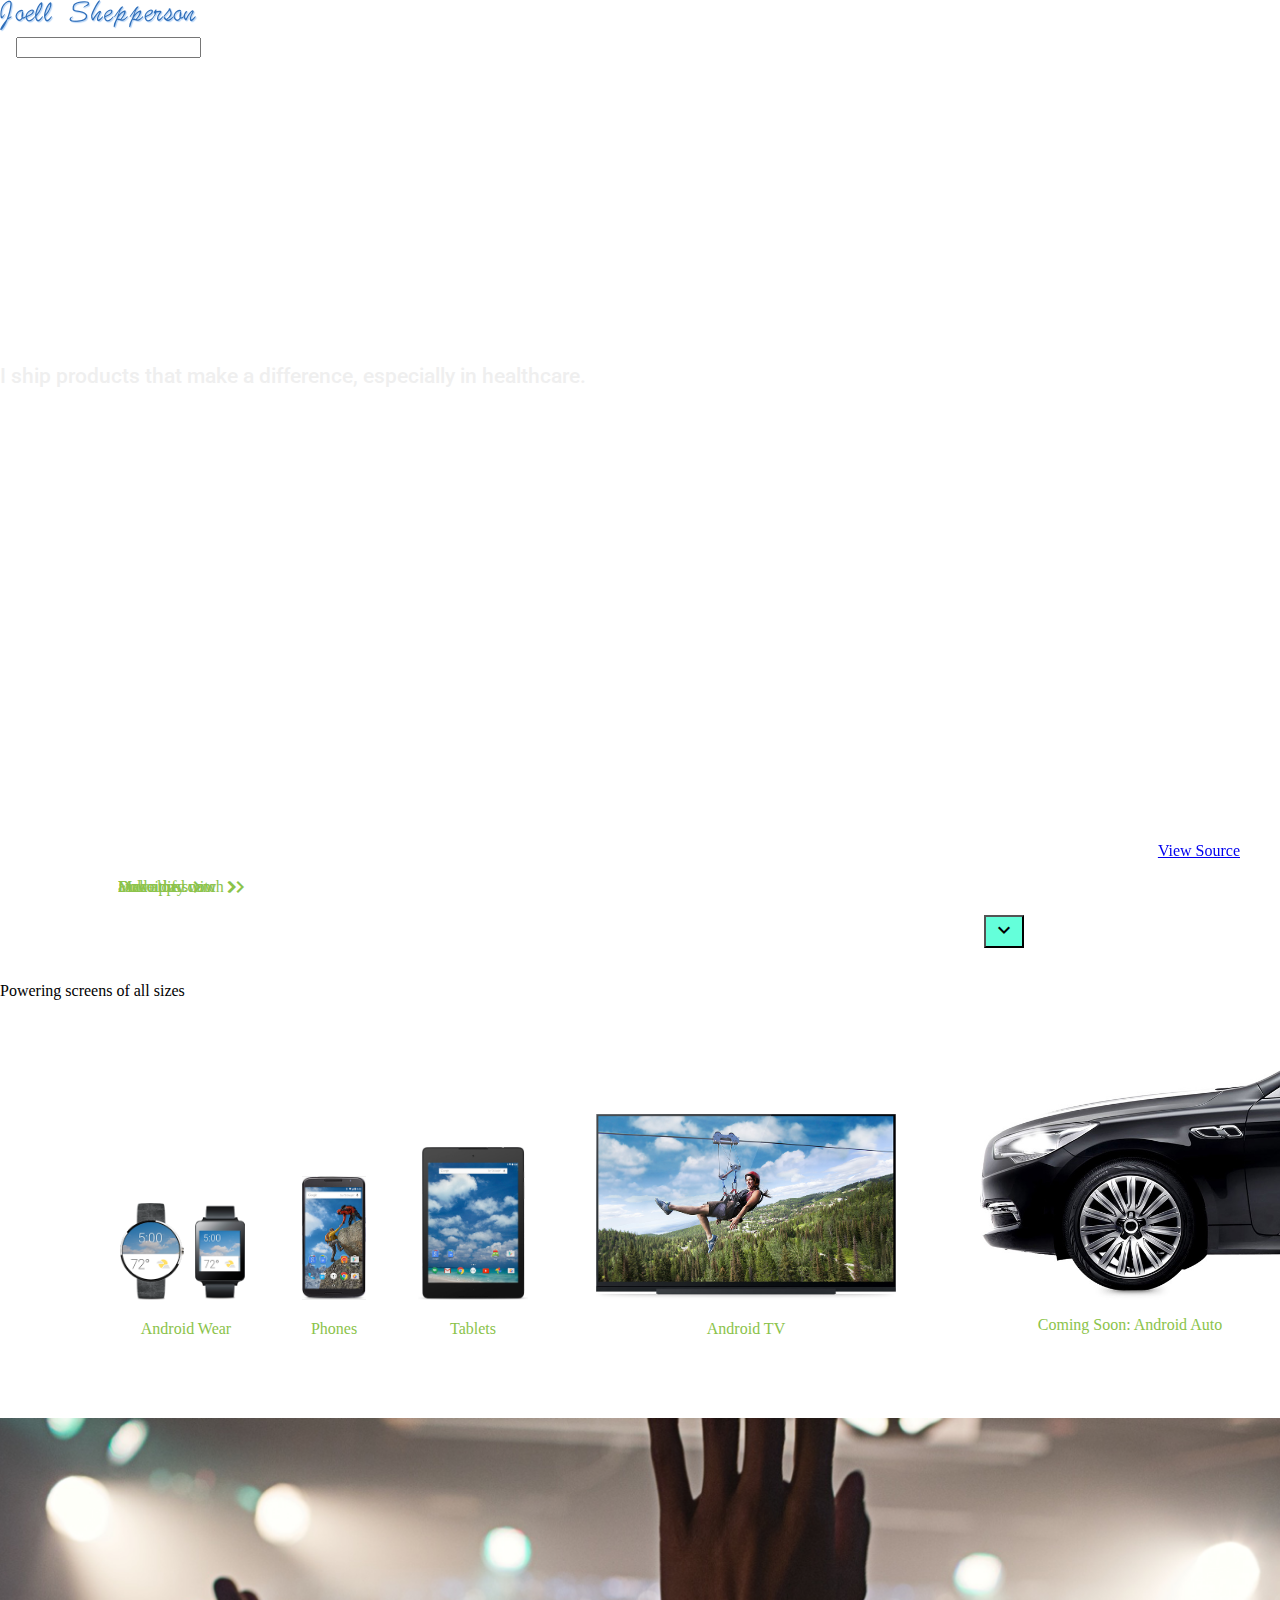
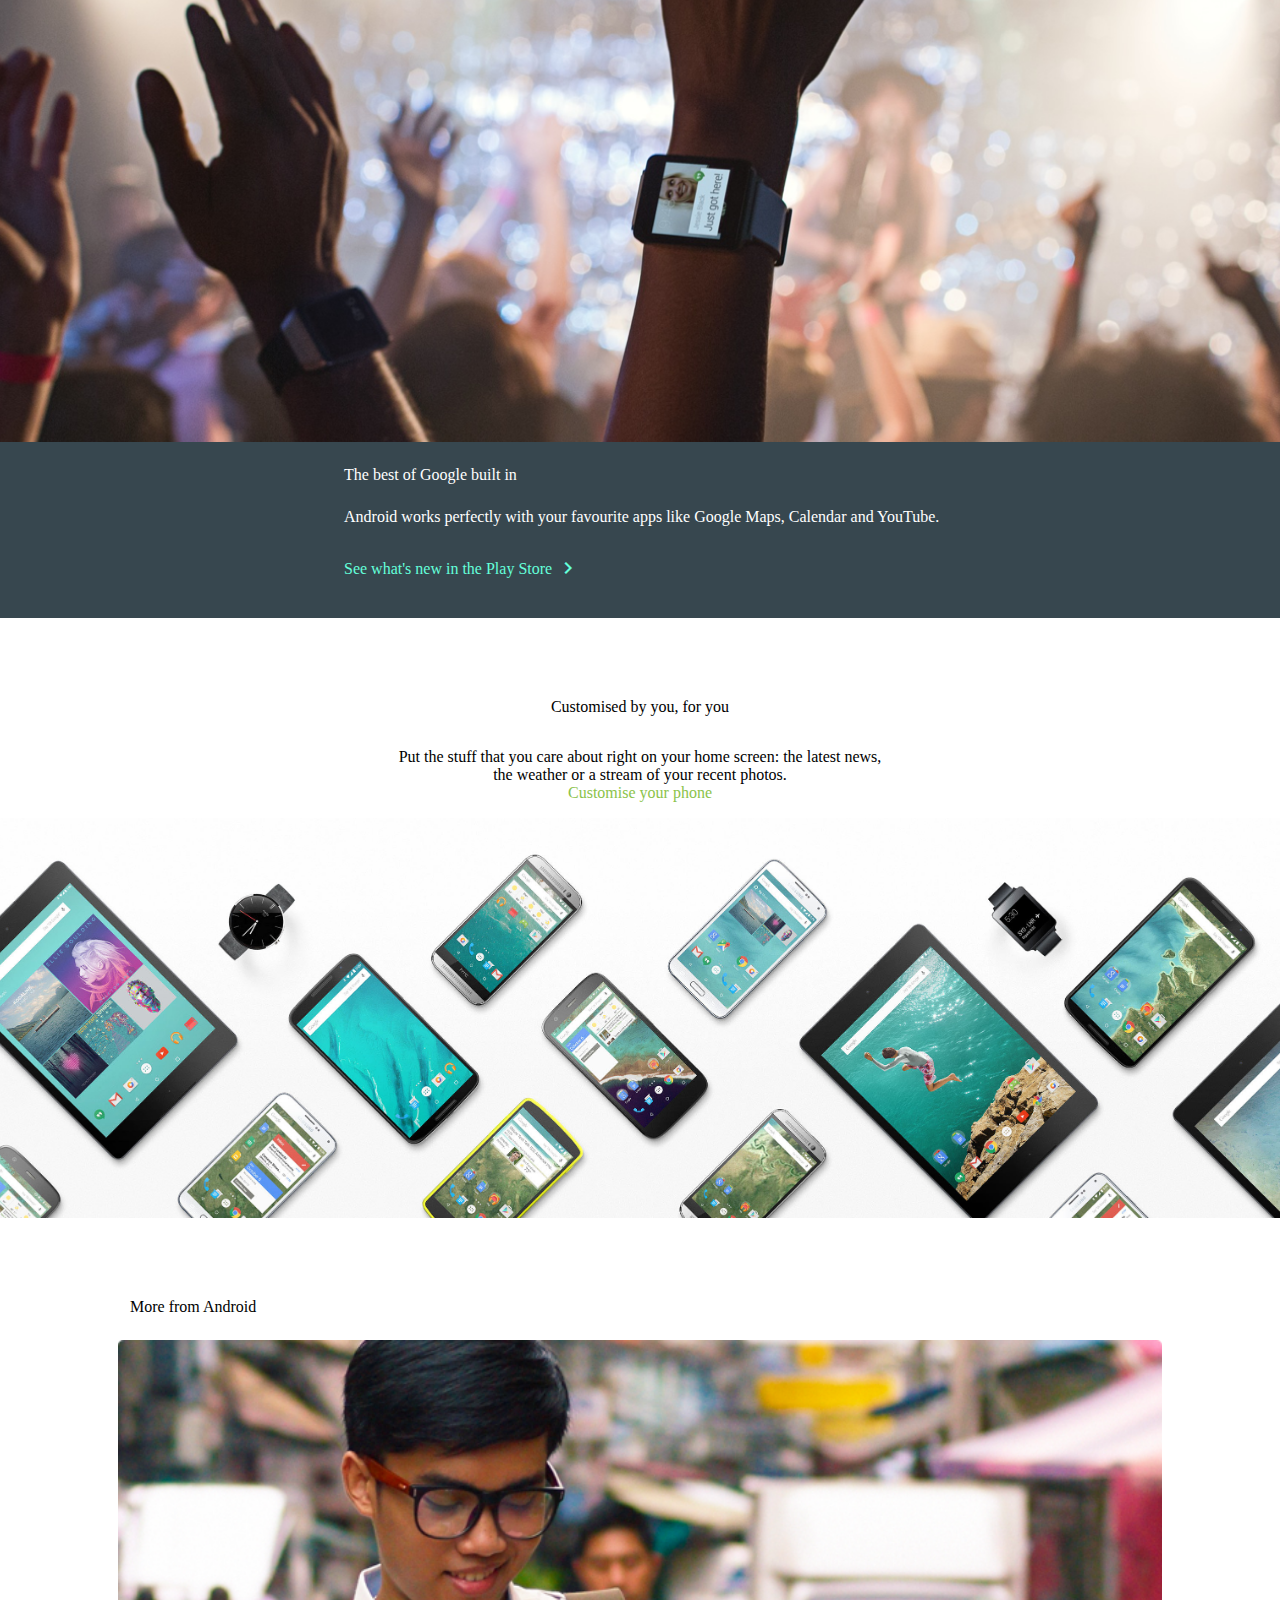
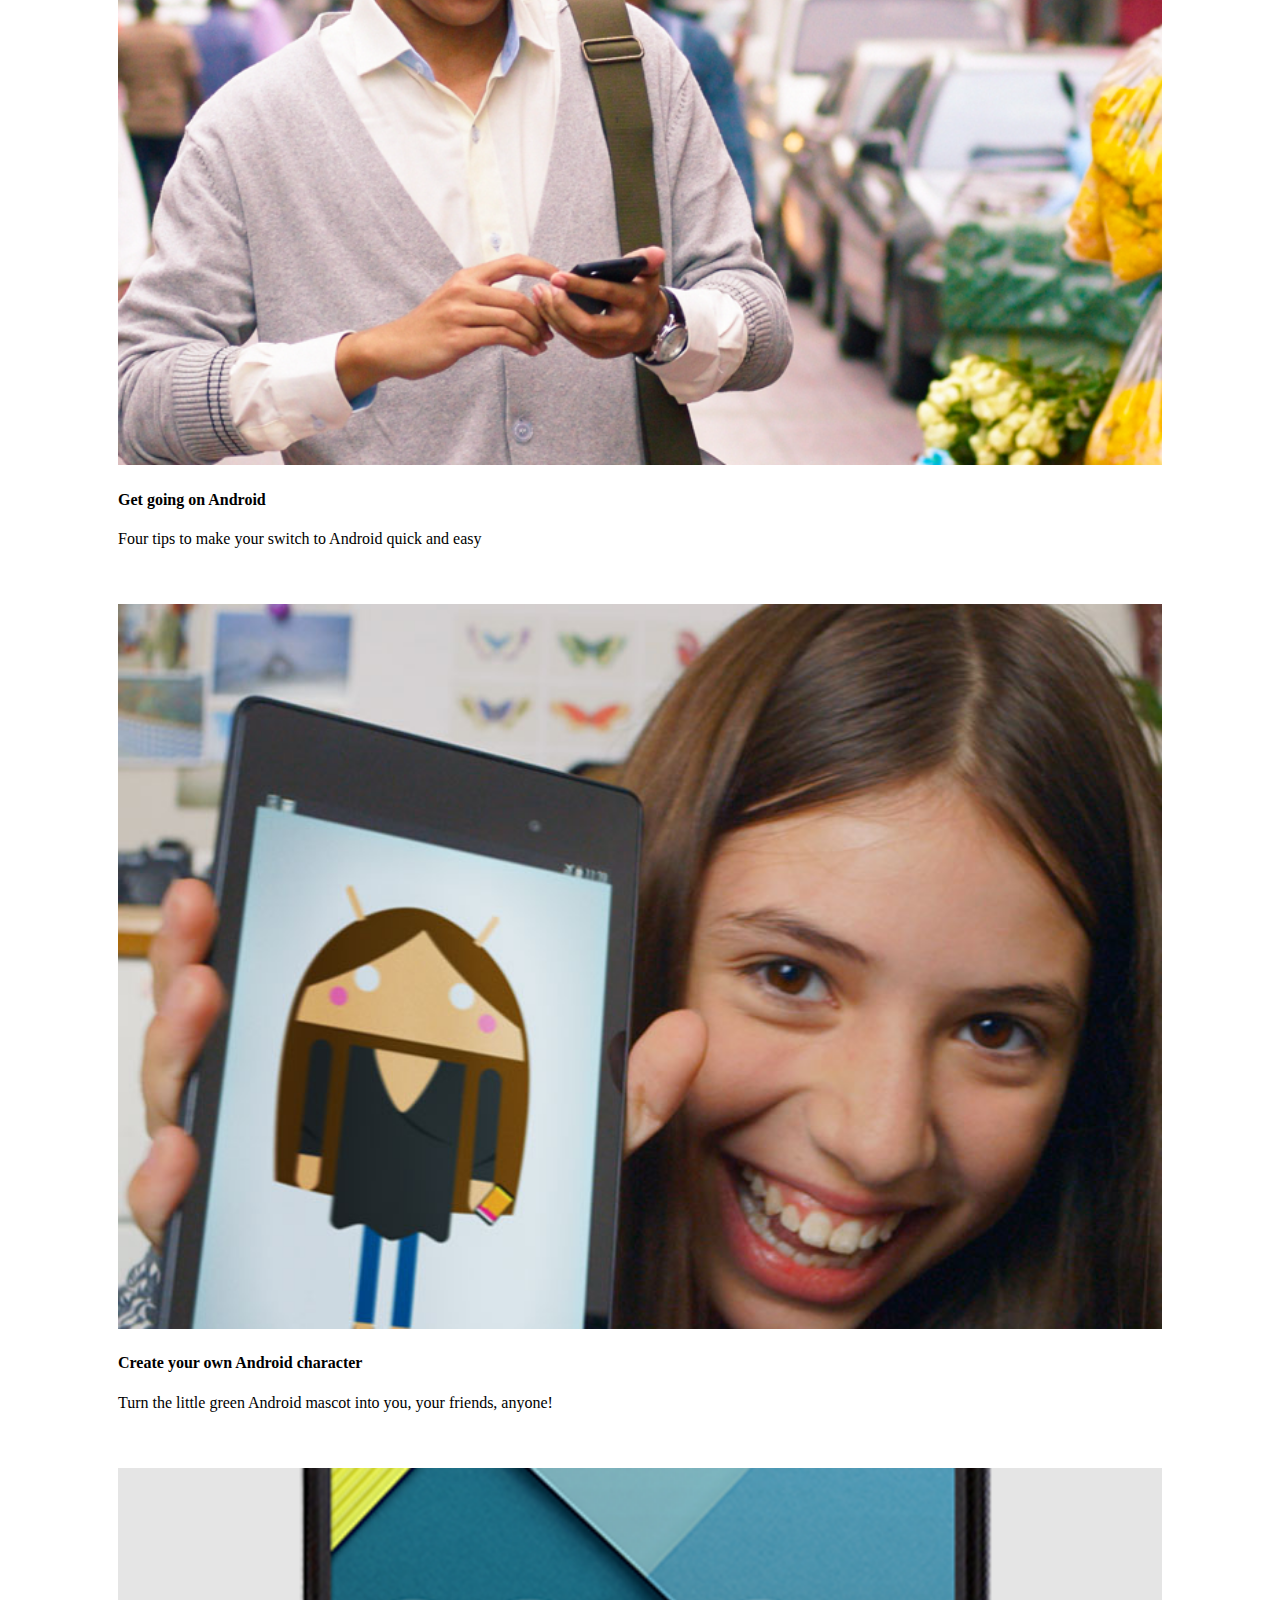
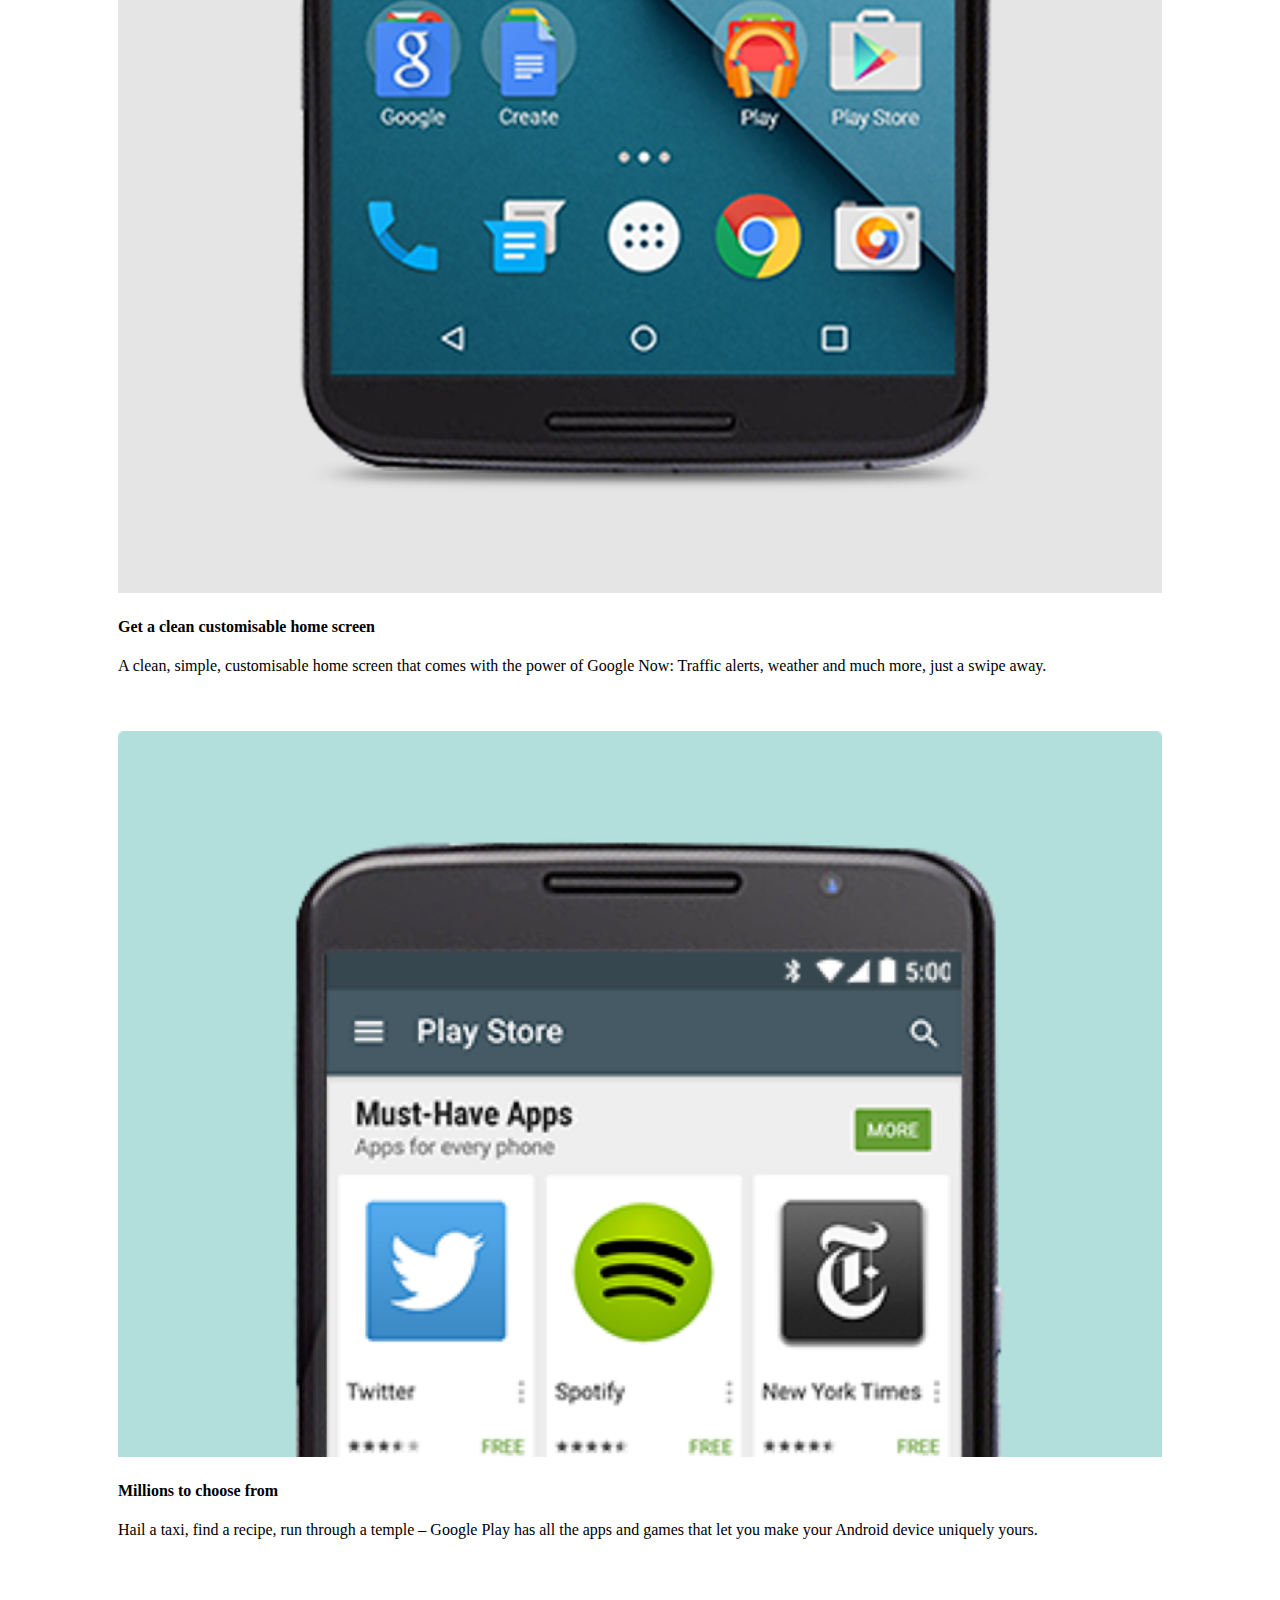
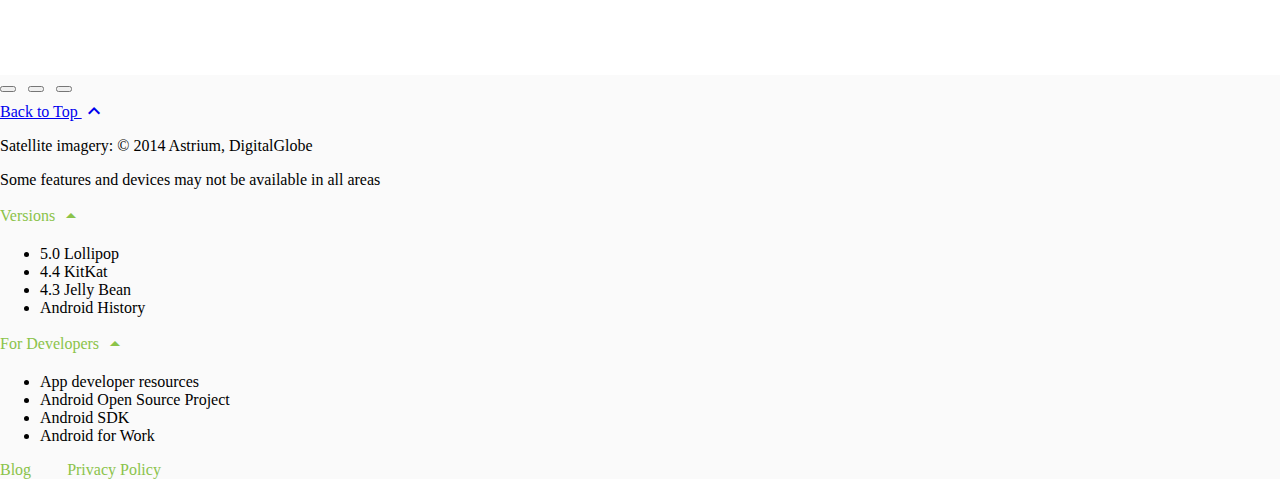
==== index.html @ 4b023247 "moved new template in for real" ====
<!doctype html>
<!--
  Material Design Lite
  Copyright 2015 Google Inc. All rights reserved.

  Licensed under the Apache License, Version 2.0 (the "License");
  you may not use this file except in compliance with the License.
  You may obtain a copy of the License at

      https://www.apache.org/licenses/LICENSE-2.0

  Unless required by applicable law or agreed to in writing, software
  distributed under the License is distributed on an "AS IS" BASIS,
  WITHOUT WARRANTIES OR CONDITIONS OF ANY KIND, either express or implied.
  See the License for the specific language governing permissions and
  limitations under the License
-->

<html lang="en">
  <head>
    <meta charset="utf-8">
    <meta http-equiv="X-UA-Compatible" content="IE=edge">
    <meta name="description" content="Introducing Lollipop, a sweet new take on Android.">
    <meta name="viewport" content="width=device-width, initial-scale=1.0, minimum-scale=1.0">
    <title>Joell Shepperson Portfolio</title>

    <!-- Page styles -->
    <link rel="stylesheet" href="https://fonts.googleapis.com/css?family=Roboto:regular,bold,italic,thin,light,bolditalic,black,medium&amp;lang=en">
    <link rel="stylesheet" href="https://fonts.googleapis.com/icon?family=Material+Icons">
    <link rel="stylesheet" href="https://code.getmdl.io/1.3.0/material.min.css">
    <link rel="stylesheet" href="styles.css">
    <style>
    #view-source {
      position: fixed;
      display: block;
      right: 0;
      bottom: 0;
      margin-right: 40px;
      margin-bottom: 40px;
      z-index: 900;
    }
    </style>
  </head>
  <body>
    <div class="mdl-layout mdl-js-layout mdl-layout--fixed-header">

      <div class="android-header mdl-layout__header mdl-layout__header--waterfall">
        <div class="mdl-layout__header-row">
          <span class="android-title mdl-layout-title">
            <img class="joell-logo-image" src="images/jo-logo.png">
          </span>
          <!-- Add spacer, to align navigation to the right in desktop -->
          <div class="android-header-spacer mdl-layout-spacer"></div>
          <div class="android-search-box mdl-textfield mdl-js-textfield mdl-textfield--expandable mdl-textfield--floating-label mdl-textfield--align-right mdl-textfield--full-width">
            <label class="mdl-button mdl-js-button mdl-button--icon" for="search-field">

            </label>
            <div class="mdl-textfield__expandable-holder">
              <input class="mdl-textfield__input" type="text" id="search-field">
            </div>
          </div>
          <!-- Navigation -->
          <div class="android-navigation-container">
            <nav class="android-navigation mdl-navigation">
              <a class="mdl-navigation__link mdl-typography--text-uppercase" href="">About</a>
              <a class="mdl-navigation__link mdl-typography--text-uppercase" href="">Portfolio</a>
              <a class="mdl-navigation__link mdl-typography--text-uppercase" href="">Testimonials</a>
              <a class="mdl-navigation__link mdl-typography--text-uppercase" href="">Resume</a>
              <a class="mdl-navigation__link mdl-typography--text-uppercase" href="">Contact</a>
            </nav>
          </div>
          <span class="android-mobile-title mdl-layout-title">
            <img class="joell-logo-image" src="images/jks.png">
          </span>
        </div>
      </div>

      <div class="android-content mdl-layout__content">
        <a name="top"></a>
        <div class="android-be-together-section mdl-typography--text-center">
          <div class="logo-font android-slogan">Product Lead</div>
          <div class="logo-font android-sub-slogan">I ship products that make a difference, especially in healthcare.</div>
          <a href="#screens">
            <button class="android-fab mdl-button mdl-button--colored mdl-js-button mdl-button--fab mdl-js-ripple-effect">
              <i class="material-icons">expand_more</i>
            </button>
          </a>
        </div>
        <div class="android-screen-section mdl-typography--text-center">
          <a name="screens"></a>
          <div class="mdl-typography--display-1-color-contrast">Powering screens of all sizes</div>
          <div class="android-screens">
            <div class="android-wear android-screen">
              <a class="android-image-link" href="">
                <img class="android-screen-image" src="images/wear-silver-on.png">
                <img class="android-screen-image" src="images/wear-black-on.png">
              </a>
              <a class="android-link mdl-typography--font-regular mdl-typography--text-uppercase" href="">Android Wear</a>
            </div>
            <div class="android-phone android-screen">
              <a class="android-image-link" href="">
                <img class="android-screen-image" src="images/nexus6-on.jpg">
              </a>
              <a class="android-link mdl-typography--font-regular mdl-typography--text-uppercase" href="">Phones</a>
            </div>
            <div class="android-tablet android-screen">
              <a class="android-image-link" href="">
                <img class="android-screen-image" src="images/nexus9-on.jpg">
              </a>
              <a class="android-link mdl-typography--font-regular mdl-typography--text-uppercase" href="">Tablets</a>
            </div>
            <div class="android-tv android-screen">
              <a class="android-image-link" href="">
                <img class="android-screen-image" src="images/tv-on.jpg">
              </a>
              <a class="android-link mdl-typography--font-regular mdl-typography--text-uppercase" href="">Android TV</a>
            </div>
            <div class="android-auto android-screen">
              <a class="android-image-link" href="">
                <img class="android-screen-image" src="images/auto-on.jpg">
              </a>
              <a class="android-link mdl-typography--font-regular mdl-typography--text-uppercase mdl-typography--text-left" href="">Coming Soon: Android Auto</a>
            </div>
          </div>
        </div>
        <div class="android-wear-section">
          <div class="android-wear-band">
            <div class="android-wear-band-text">
              <div class="mdl-typography--display-2 mdl-typography--font-thin">The best of Google built in</div>
              <p class="mdl-typography--headline mdl-typography--font-thin">
                Android works perfectly with your favourite apps like Google Maps,
                Calendar and YouTube.
              </p>
              <p>
                <a class="mdl-typography--font-regular mdl-typography--text-uppercase android-alt-link" href="">
                  See what's new in the Play Store&nbsp;<i class="material-icons">chevron_right</i>
                </a>
              </p>
            </div>
          </div>
        </div>
        <div class="android-customized-section">
          <div class="android-customized-section-text">
            <div class="mdl-typography--font-light mdl-typography--display-1-color-contrast">Customised by you, for you</div>
            <p class="mdl-typography--font-light">
              Put the stuff that you care about right on your home screen: the latest news, the weather or a stream of your recent photos.
              <br>
              <a href="" class="android-link mdl-typography--font-light">Customise your phone</a>
            </p>
          </div>
          <div class="android-customized-section-image"></div>
        </div>
        <div class="android-more-section">
          <div class="android-section-title mdl-typography--display-1-color-contrast">More from Android</div>
          <div class="android-card-container mdl-grid">
            <div class="mdl-cell mdl-cell--3-col mdl-cell--4-col-tablet mdl-cell--4-col-phone mdl-card mdl-shadow--3dp">
              <div class="mdl-card__media">
                <img src="images/more-from-1.png">
              </div>
              <div class="mdl-card__title">
                 <h4 class="mdl-card__title-text">Get going on Android</h4>
              </div>
              <div class="mdl-card__supporting-text">
                <span class="mdl-typography--font-light mdl-typography--subhead">Four tips to make your switch to Android quick and easy</span>
              </div>
              <div class="mdl-card__actions">
                 <a class="android-link mdl-button mdl-js-button mdl-typography--text-uppercase" href="">
                   Make the switch
                   <i class="material-icons">chevron_right</i>
                 </a>
              </div>
            </div>

            <div class="mdl-cell mdl-cell--3-col mdl-cell--4-col-tablet mdl-cell--4-col-phone mdl-card mdl-shadow--3dp">
              <div class="mdl-card__media">
                <img src="images/more-from-4.png">
              </div>
              <div class="mdl-card__title">
                 <h4 class="mdl-card__title-text">Create your own Android character</h4>
              </div>
              <div class="mdl-card__supporting-text">
                <span class="mdl-typography--font-light mdl-typography--subhead">Turn the little green Android mascot into you, your friends, anyone!</span>
              </div>
              <div class="mdl-card__actions">
                 <a class="android-link mdl-button mdl-js-button mdl-typography--text-uppercase" href="">
                   androidify.com
                   <i class="material-icons">chevron_right</i>
                 </a>
              </div>
            </div>

            <div class="mdl-cell mdl-cell--3-col mdl-cell--4-col-tablet mdl-cell--4-col-phone mdl-card mdl-shadow--3dp">
              <div class="mdl-card__media">
                <img src="images/more-from-2.png">
              </div>
              <div class="mdl-card__title">
                 <h4 class="mdl-card__title-text">Get a clean customisable home screen</h4>
              </div>
              <div class="mdl-card__supporting-text">
                <span class="mdl-typography--font-light mdl-typography--subhead">A clean, simple, customisable home screen that comes with the power of Google Now: Traffic alerts, weather and much more, just a swipe away.</span>
              </div>
              <div class="mdl-card__actions">
                 <a class="android-link mdl-button mdl-js-button mdl-typography--text-uppercase" href="">
                   Download now
                   <i class="material-icons">chevron_right</i>
                 </a>
              </div>
            </div>

            <div class="mdl-cell mdl-cell--3-col mdl-cell--4-col-tablet mdl-cell--4-col-phone mdl-card mdl-shadow--3dp">
              <div class="mdl-card__media">
                <img src="images/more-from-3.png">
              </div>
              <div class="mdl-card__title">
                 <h4 class="mdl-card__title-text">Millions to choose from</h4>
              </div>
              <div class="mdl-card__supporting-text">
                <span class="mdl-typography--font-light mdl-typography--subhead">Hail a taxi, find a recipe, run through a temple – Google Play has all the apps and games that let you make your Android device uniquely yours.</span>
              </div>
              <div class="mdl-card__actions">
                 <a class="android-link mdl-button mdl-js-button mdl-typography--text-uppercase" href="">
                   Find apps
                   <i class="material-icons">chevron_right</i>
                 </a>
              </div>
            </div>
          </div>
        </div>

        <footer class="android-footer mdl-mega-footer">
          <div class="mdl-mega-footer--top-section">
            <div class="mdl-mega-footer--left-section">
              <button class="mdl-mega-footer--social-btn"></button>
              &nbsp;
              <button class="mdl-mega-footer--social-btn"></button>
              &nbsp;
              <button class="mdl-mega-footer--social-btn"></button>
            </div>
            <div class="mdl-mega-footer--right-section">
              <a class="mdl-typography--font-light" href="#top">
                Back to Top
                <i class="material-icons">expand_less</i>
              </a>
            </div>
          </div>

          <div class="mdl-mega-footer--middle-section">
            <p class="mdl-typography--font-light">Satellite imagery: © 2014 Astrium, DigitalGlobe</p>
            <p class="mdl-typography--font-light">Some features and devices may not be available in all areas</p>
          </div>

          <div class="mdl-mega-footer--bottom-section">
            <a class="android-link android-link-menu mdl-typography--font-light" id="version-dropdown">
              Versions
              <i class="material-icons">arrow_drop_up</i>
            </a>
            <ul class="mdl-menu mdl-js-menu mdl-menu--top-left mdl-js-ripple-effect" for="version-dropdown">
              <li class="mdl-menu__item">5.0 Lollipop</li>
              <li class="mdl-menu__item">4.4 KitKat</li>
              <li class="mdl-menu__item">4.3 Jelly Bean</li>
              <li class="mdl-menu__item">Android History</li>
            </ul>
            <a class="android-link android-link-menu mdl-typography--font-light" id="developers-dropdown">
              For Developers
              <i class="material-icons">arrow_drop_up</i>
            </a>
            <ul class="mdl-menu mdl-js-menu mdl-menu--top-left mdl-js-ripple-effect" for="developers-dropdown">
              <li class="mdl-menu__item">App developer resources</li>
              <li class="mdl-menu__item">Android Open Source Project</li>
              <li class="mdl-menu__item">Android SDK</li>
              <li class="mdl-menu__item">Android for Work</li>
            </ul>
            <a class="android-link mdl-typography--font-light" href="">Blog</a>
            <a class="android-link mdl-typography--font-light" href="">Privacy Policy</a>
          </div>

        </footer>
      </div>
    </div>
    <a href="https://github.com/google/material-design-lite/blob/mdl-1.x/templates/android-dot-com/" target="_blank" id="view-source" class="mdl-button mdl-js-button mdl-button--raised mdl-js-ripple-effect mdl-color--accent mdl-color-text--accent-contrast">View Source</a>
    <script src="https://code.getmdl.io/1.3.0/material.min.js"></script>
  </body>
</html>
---- styles.css ----
/**
 * Copyright 2015 Google Inc. All Rights Reserved.
 *
 * Licensed under the Apache License, Version 2.0 (the "License");
 * you may not use this file except in compliance with the License.
 * You may obtain a copy of the License at
 *
 *      http://www.apache.org/licenses/LICENSE-2.0
 *
 * Unless required by applicable law or agreed to in writing, software
 * distributed under the License is distributed on an "AS IS" BASIS,
 * WITHOUT WARRANTIES OR CONDITIONS OF ANY KIND, either express or implied.
 * See the License for the specific language governing permissions and
 * limitations under the License.
 */

body {
  margin: 0;
}

/* Disable ugly boxes around images in IE10 */
a img{
  border: 0px;
}

::-moz-selection {
  background-color: #6ab344;
  color: #fff;
}

::selection {
  background-color: #6ab344;
  color: #fff;
}

.android-search-box .mdl-textfield__input {
  color: rgba(0, 0, 0, 0.87);
}

.android-header .mdl-menu__container {
  z-index: 50;
  margin: 0 !important;
}


.mdl-textfield--expandable {
  width: auto;
}

.android-fab {
  position: absolute;
  right: 20%;
  bottom: -26px;
  z-index: 3;
  background: #64ffda !important;
  color: black !important;
}

.android-mobile-title {
  display: none !important;
}


.joell-logo-image {

}


.android-header {
  overflow: visible;
  background-color: white;
}

  .android-header .material-icons {
    color: #767777 !important;
  }

  .android-header .mdl-layout__drawer-button {
    background: transparent;
    color: #767777;
  }

  .android-header .mdl-navigation__link {
    color: #757575;
    font-weight: 700;
    font-size: 14px;
  }

  .android-navigation-container {
    /* Simple hack to make the overflow happen to the left instead... */
    direction: rtl;
    -webkit-order: 1;
        -ms-flex-order: 1;
            order: 1;
    width: 500px;
    transition: opacity 0.2s cubic-bezier(0.4, 0, 0.2, 1),
        width 0.2s cubic-bezier(0.4, 0, 0.2, 1);
  }

  .android-navigation {
    /* ... and now make sure the content is actually LTR */
    direction: ltr;
    -webkit-justify-content: flex-end;
        -ms-flex-pack: end;
            justify-content: flex-end;
    width: 800px;
  }

  .android-search-box.is-focused + .android-navigation-container {
    opacity: 0;
    width: 100px;
  }


  .android-navigation .mdl-navigation__link {
    display: inline-block;
    height: 60px;
    line-height: 68px;
    background-color: transparent !important;
    border-bottom: 4px solid transparent;
  }

    .android-navigation .mdl-navigation__link:hover {
      border-bottom: 4px solid #8bc34a;
    }

  .android-search-box {
    -webkit-order: 2;
        -ms-flex-order: 2;
            order: 2;
    margin-left: 16px;
    margin-right: 16px;
  }

  .android-more-button {
    -webkit-order: 3;
        -ms-flex-order: 3;
            order: 3;
  }


.android-drawer {
  border-right: none;
}

  .android-drawer-separator {
    height: 1px;
    background-color: #dcdcdc;
    margin: 8px 0;
  }

  .android-drawer .mdl-navigation__link.mdl-navigation__link {
    font-size: 14px;
    color: #757575;
  }

  .android-drawer span.mdl-navigation__link.mdl-navigation__link {
    color: #8bc34a;
  }

  .android-drawer .mdl-layout-title {
    position: relative;
    background: #6ab344;
    height: 160px;
  }

    .android-drawer .android-logo-image {
      position: absolute;
      bottom: 16px;
    }

.android-be-together-section {
  position: relative;
  height: 800px;
  width: auto;
  background-color: #f3f3f3;
  background: url('images/jowelcome.jpg') center 30% no-repeat;
  background-size: cover;
}

.logo-font {
  font-family: 'Roboto', 'Helvetica', 'Arial', sans-serif;
  line-height: 1;
  color: #767777;
  font-weight: 500;
}

.android-slogan {
  font-size: 60px;
  padding-top: 160px;
  color: #ffffff;
}

.android-sub-slogan {
  font-size: 21px;
  padding-top: 24px;
  color: #efefef;
}

.android-create-character {
  font-size: 21px;
  padding-top: 400px;
}

  .android-create-character a {
    text-decoration: none;
    color: #767777;
    font-weight: 300;
  }

.android-screen-section {
  position: relative;
  padding-top: 60px;
  padding-bottom: 80px;
}

.android-screens {
  text-align: right;
  width: 100%;
  white-space: nowrap;
  overflow-x: auto;
}

.android-screen {
  text-align: center;
}

.android-screen .android-link {
  margin-top: 16px;
  display: block;
  z-index: 2;
}

.android-image-link {
  text-decoration: none;
}

.android-wear {
  display: inline-block;
  width: 160px;
  margin-right: 32px;
}

  .android-wear .android-screen-image {
    width: 40%;
    z-index: 1;
  }


.android-phone {
  display: inline-block;
  width: 64px;
  margin-right: 48px;
}

  .android-phone .android-screen-image {
    width: 100%;
    z-index: 1;
  }


.android-tablet {
  display: inline-block;
  width: 110px;
  margin-right: 64px;
}

  .android-tablet .android-screen-image {
    width: 100%;
    z-index: 1;
  }

  .android-tablet .android-link {
    display: block;
    z-index: 2;
  }


.android-tv {
  display: inline-block;
  width: 300px;
  margin-right: 80px;
}

  .android-tv .android-screen-image {
    width: 100%;
    z-index: 1;
  }


.android-auto {
  display: inline-block;
  width: 300px;
  overflow: hidden;
}

  .android-auto .android-screen-image {
    display: block;
    height: 300px;
    z-index: 1;
  }


.android-wear-section {
  position: relative;
  background: url('images/wear.png') center top no-repeat;
  background-size: cover;
  height: 800px;
}

.android-wear-band {
  position: absolute;
  bottom: 0;
  width: 100%;
  text-align: center;
  background-color: #37474f;
}

.android-wear-band-text {
  max-width: 800px;
  margin-left: 25%;
  padding: 24px;
  text-align: left;
  color: white;
}

  .android-wear-band-text p {
    padding-top: 8px;
  }

.android-link {
  text-decoration: none;
  color: #8bc34a !important;
}

  .android-link:hover {
    color: #7cb342 !important;
  }

  .android-link .material-icons {
    position: relative;
    top: -1px;
    vertical-align: middle;
  }

.android-alt-link {
  text-decoration: none;
  color: #64ffda !important;
  font-size: 16px;
}

  .android-alt-link:hover {
    color: #00bfa5 !important;
  }

  .android-alt-link .material-icons {
    position: relative;
    top: 6px;
  }

.android-customized-section {
  text-align: center;
}

.android-customized-section-text {
  max-width: 500px;
  margin-left: auto;
  margin-right: auto;
  padding: 80px 16px 0 16px;
}

  .android-customized-section-text p {
    padding-top: 16px;
  }

.android-customized-section-image {
  background: url('images/devices.jpg') center top no-repeat;
  background-size: cover;
  height: 400px;
}

.android-more-section {
  padding: 80px 0;
  max-width: 1044px;
  margin-left: auto;
  margin-right: auto;
}

  .android-more-section .android-section-title {
    margin-left: 12px;
    padding-bottom: 24px;
  }

.android-card-container {
}

  .android-card-container .mdl-card__media {
    overflow: hidden;
    background: transparent;
  }

    .android-card-container .mdl-card__media img {
      width: 100%;
    }

  .android-card-container .mdl-card__title {
    background: transparent;
    height: auto;
  }

  .android-card-container .mdl-card__title-text {
    color: black;
    height: auto;
  }

  .android-card-container .mdl-card__supporting-text {
    height: auto;
    color: black;
    padding-bottom: 56px;
  }

  .android-card-container .mdl-card__actions {
    position: absolute;
    bottom: 0;
  }

  .android-card-container .mdl-card__actions a {
    border-top: none;
    font-size: 16px;
  }

.android-footer {
  background-color: #fafafa;
  position: relative;
}

  .android-footer a:hover {
    color: #8bc34a;
  }

  .android-footer .mdl-mega-footer--top-section::after {
    border-bottom: none;
  }

  .android-footer .mdl-mega-footer--middle-section::after {
    border-bottom: none;
  }

  .android-footer .mdl-mega-footer--bottom-section {
    position: relative;
  }

  .android-footer .mdl-mega-footer--bottom-section a {
    margin-right: 2em;
  }

  .android-footer .mdl-mega-footer--right-section a .material-icons {
    position: relative;
    top: 6px;
  }


.android-link-menu:hover {
  cursor: pointer;
}


/**** Mobile layout ****/
@media (max-width: 900px) {
  .android-navigation-container {
    display: none;
  }

  .android-title {
    display: none !important;
  }

  .android-mobile-title {
    display: block !important;
    position: absolute;
    left: calc(50% - 70px);
    top: 12px;
    transition: opacity 0.2s cubic-bezier(0.4, 0, 0.2, 1);
  }

  /* WebViews in iOS 9 break the "~" operator, and WebViews in OS X 10.10 break
     consecutive "+" operators in some cases. Therefore, we need to use both
     here to cover all the bases. */
  .android.android-search-box.is-focused ~ .android-mobile-title,
  .android-search-box.is-focused + .android-navigation-container + .android-mobile-title {
    opacity: 0;
  }

  .android-more-button {
    display: none;
  }

  .android-search-box.is-focused {
    width: calc(100% - 48px);
  }

  .android-search-box .mdl-textfield__expandable-holder {
    width: 100%;
  }

  .android-be-together-section {
    height: 350px;
  }

  .android-slogan {
    font-size: 26px;
    margin: 0 16px;
    padding-top: 24px;
  }

  .android-sub-slogan {
    font-size: 16px;
    margin: 0 16px;
    padding-top: 8px;
  }

  .android-create-character {
    padding-top: 200px;
    font-size: 16px;
  }

  .android-create-character img {
    height: 12px;
  }

  .android-fab {
    display: none;
  }

  .android-wear-band-text {
    margin-left: 0;
    padding: 16px;
  }

  .android-footer .mdl-mega-footer--bottom-section {
    display: none;
  }
}
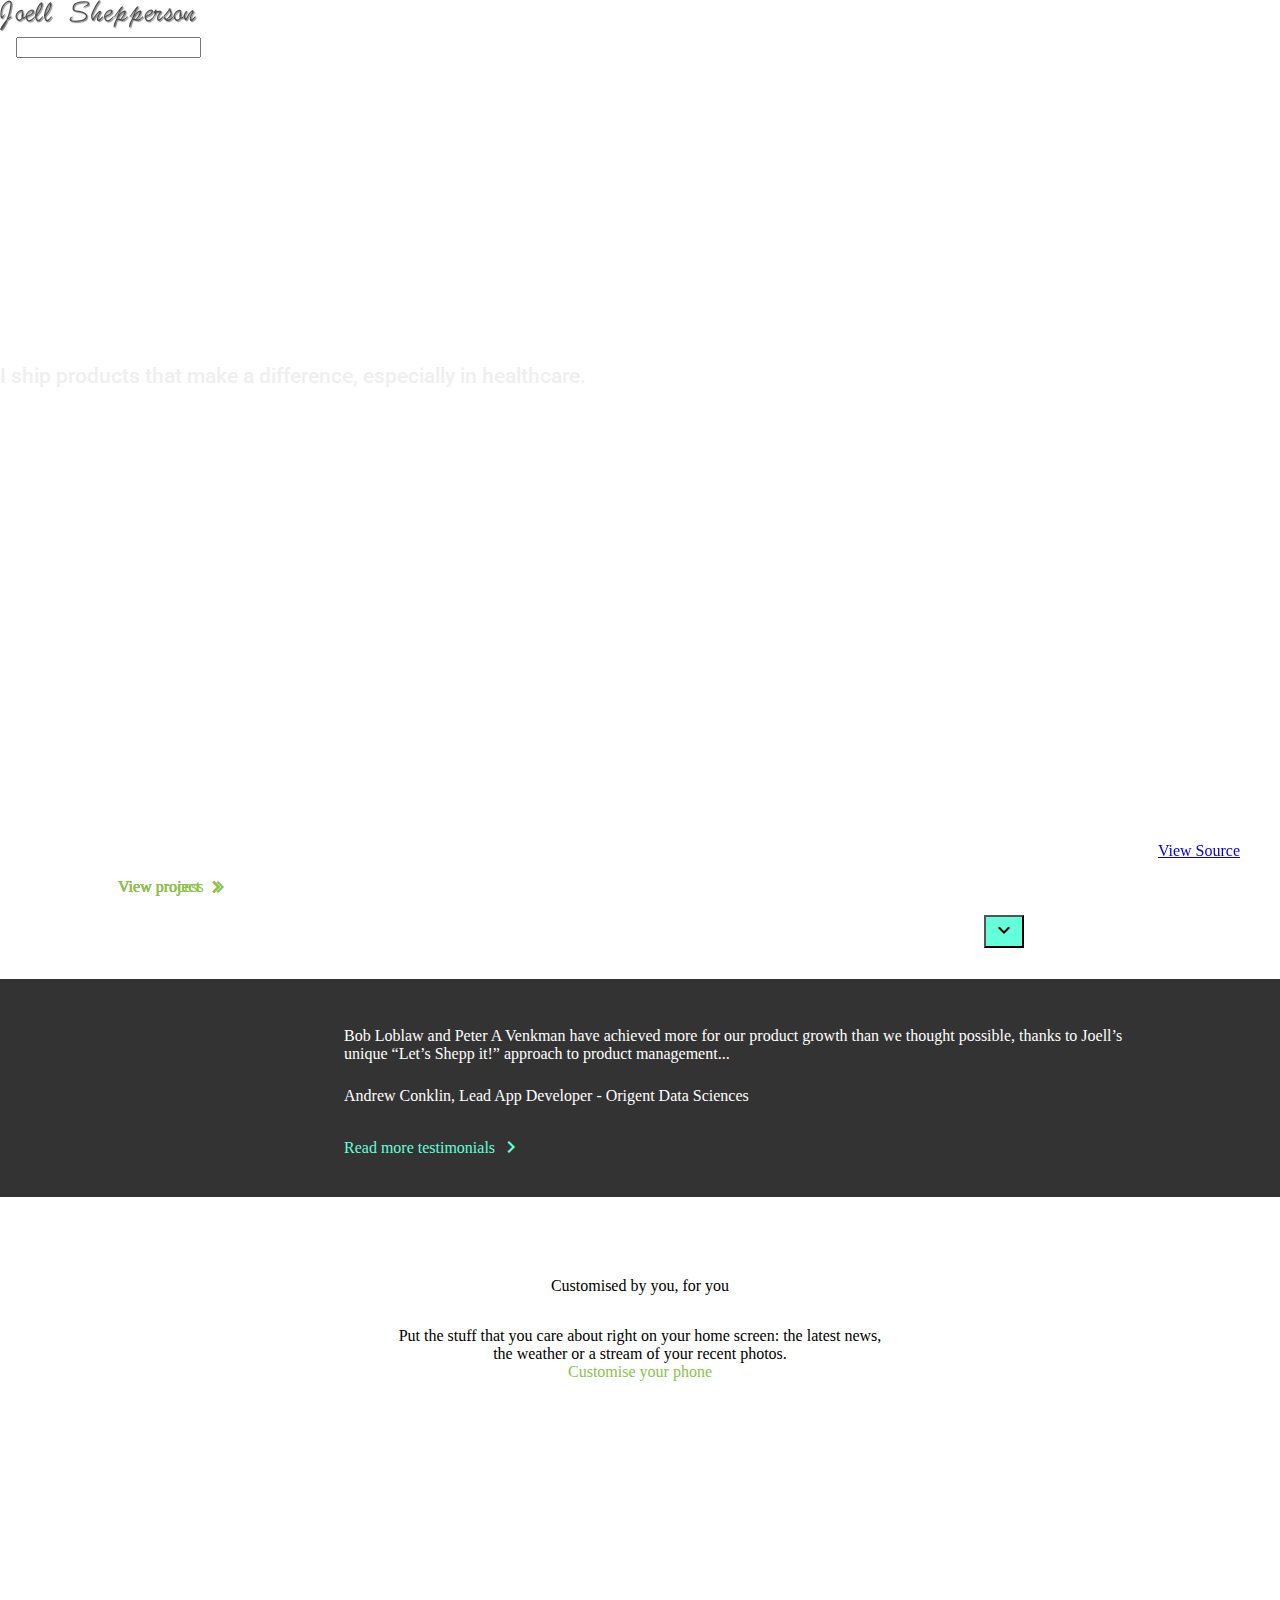
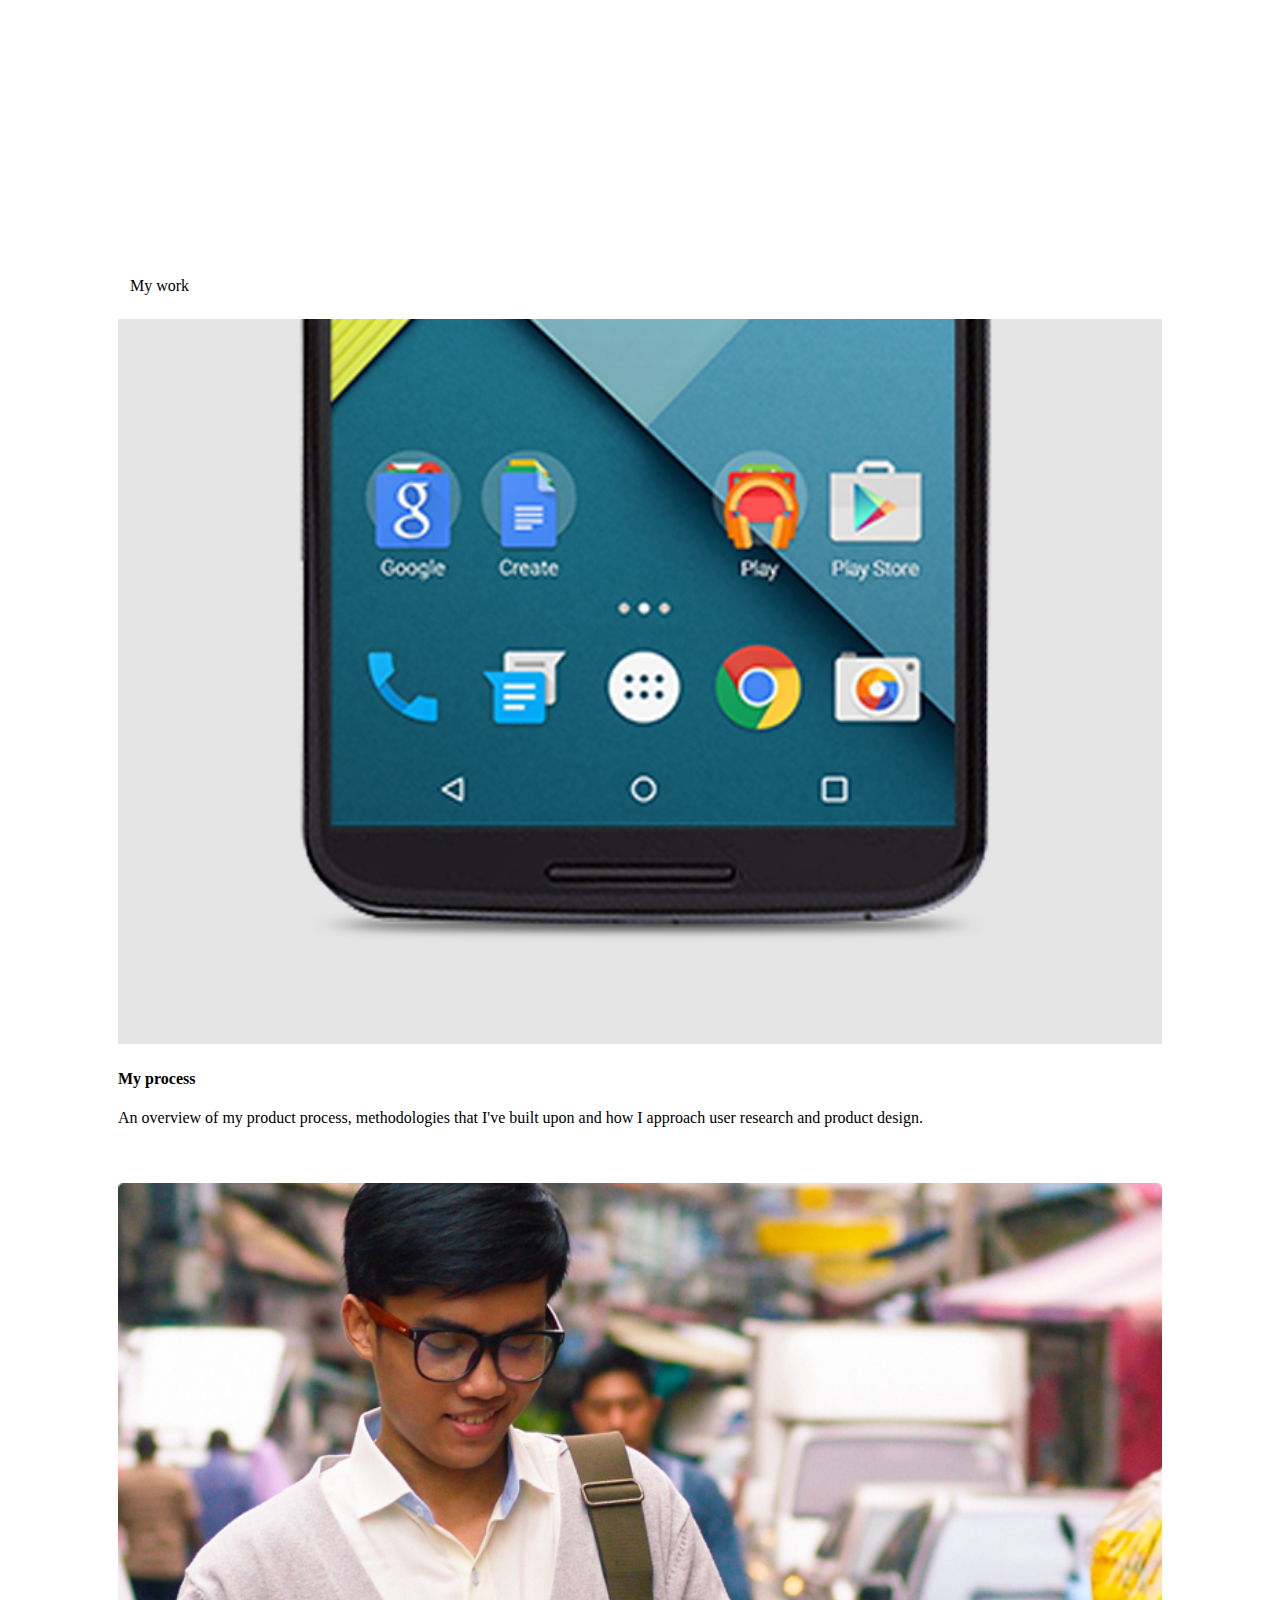
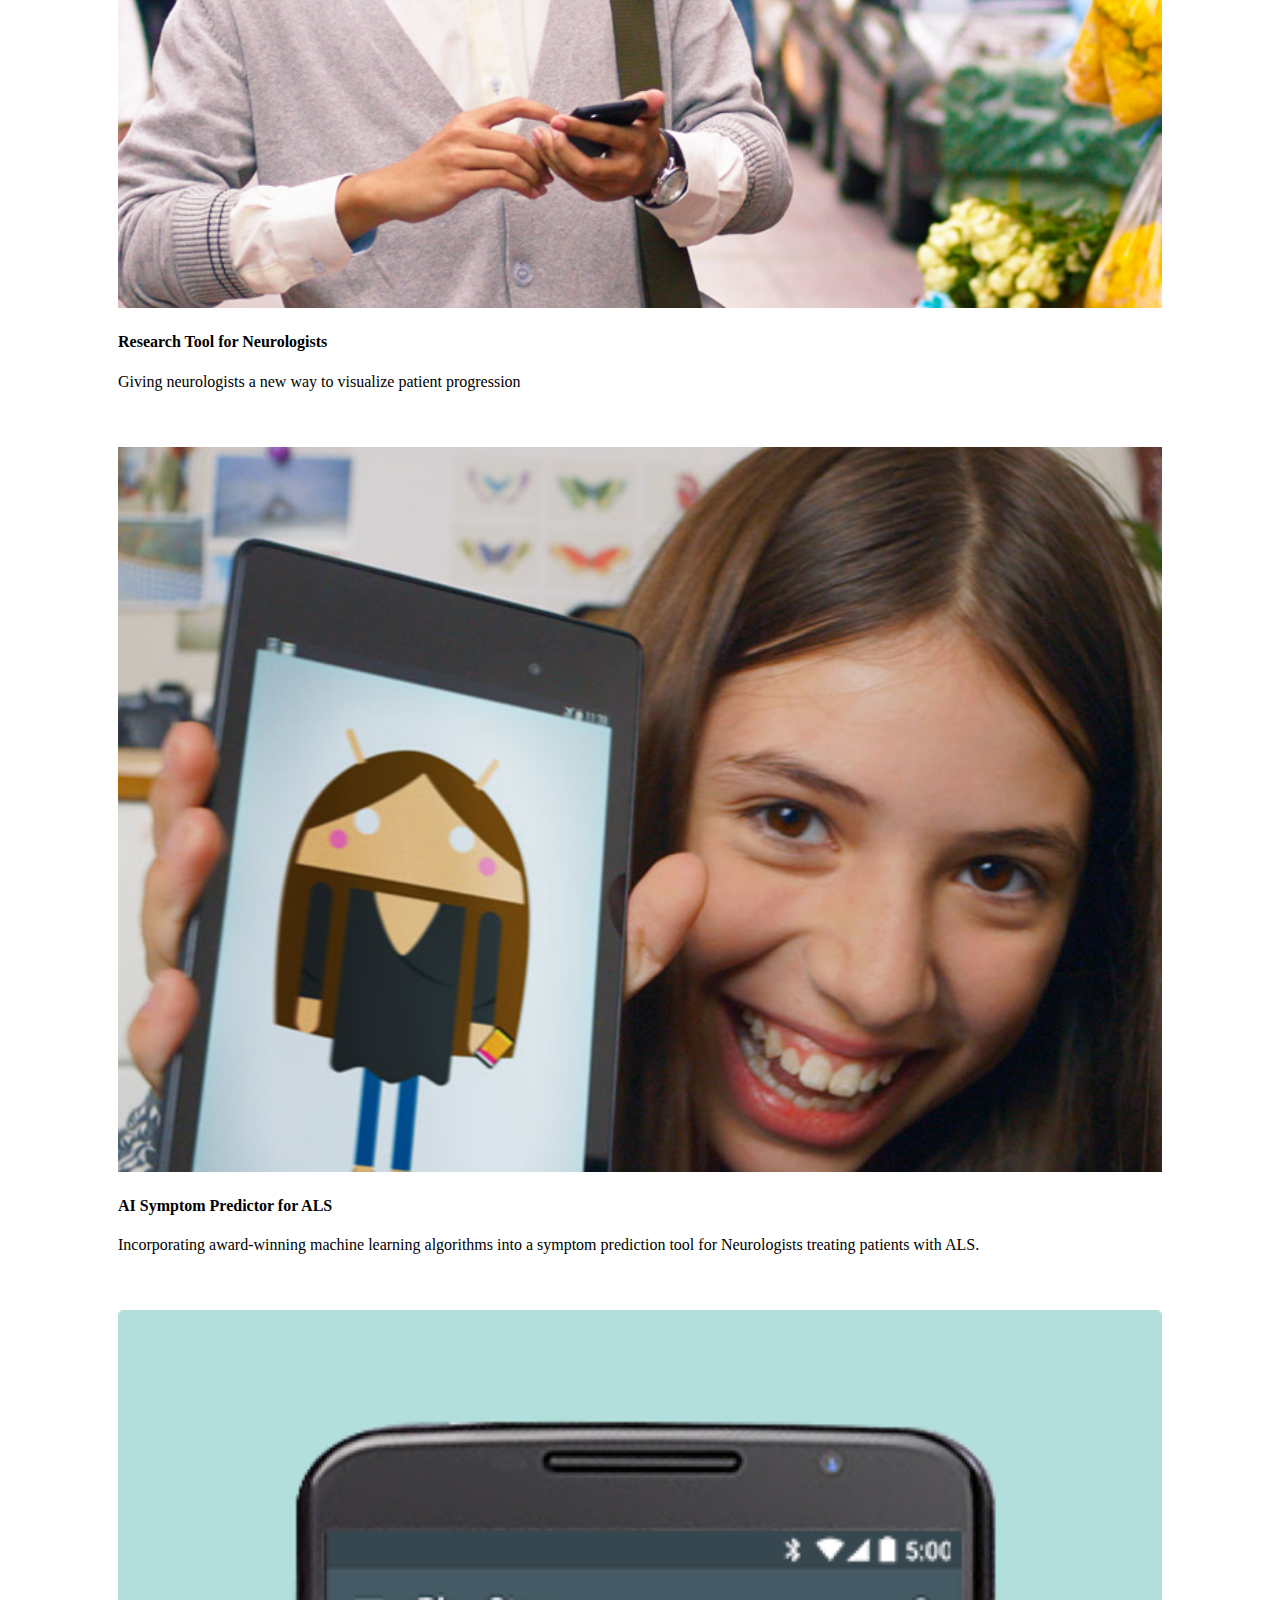
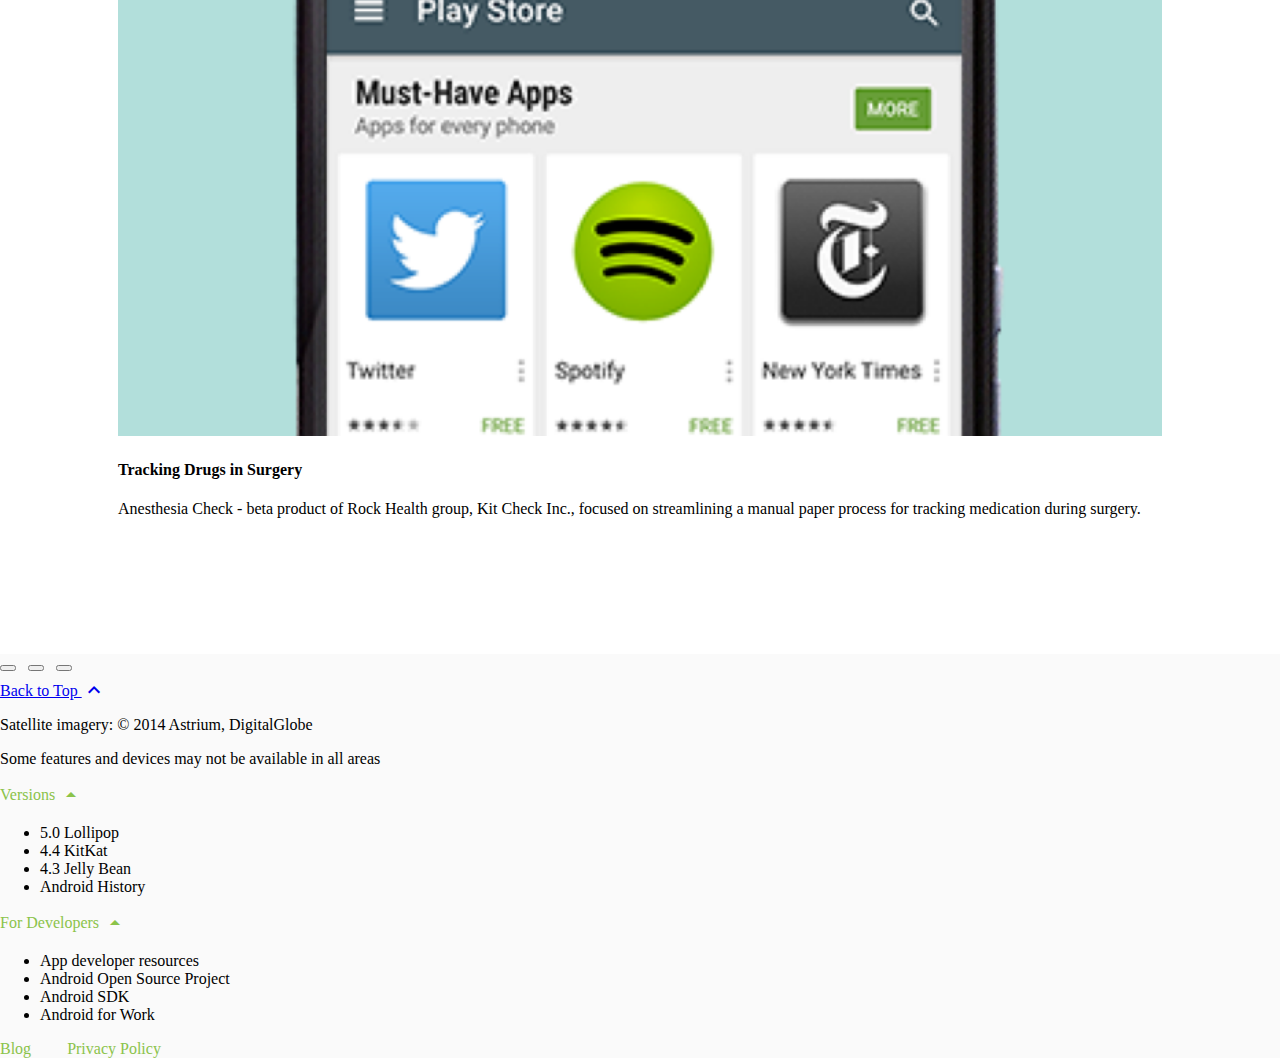
==== commit 41f6e481: "worked on index page and uploaded new impage of my process" ====
--- a/index.html
+++ b/index.html
@@ -86,59 +86,25 @@
             </button>
           </a>
         </div>
-        <div class="android-screen-section mdl-typography--text-center">
-          <a name="screens"></a>
-          <div class="mdl-typography--display-1-color-contrast">Powering screens of all sizes</div>
-          <div class="android-screens">
-            <div class="android-wear android-screen">
-              <a class="android-image-link" href="">
-                <img class="android-screen-image" src="images/wear-silver-on.png">
-                <img class="android-screen-image" src="images/wear-black-on.png">
-              </a>
-              <a class="android-link mdl-typography--font-regular mdl-typography--text-uppercase" href="">Android Wear</a>
-            </div>
-            <div class="android-phone android-screen">
-              <a class="android-image-link" href="">
-                <img class="android-screen-image" src="images/nexus6-on.jpg">
-              </a>
-              <a class="android-link mdl-typography--font-regular mdl-typography--text-uppercase" href="">Phones</a>
-            </div>
-            <div class="android-tablet android-screen">
-              <a class="android-image-link" href="">
-                <img class="android-screen-image" src="images/nexus9-on.jpg">
-              </a>
-              <a class="android-link mdl-typography--font-regular mdl-typography--text-uppercase" href="">Tablets</a>
-            </div>
-            <div class="android-tv android-screen">
-              <a class="android-image-link" href="">
-                <img class="android-screen-image" src="images/tv-on.jpg">
-              </a>
-              <a class="android-link mdl-typography--font-regular mdl-typography--text-uppercase" href="">Android TV</a>
-            </div>
-            <div class="android-auto android-screen">
-              <a class="android-image-link" href="">
-                <img class="android-screen-image" src="images/auto-on.jpg">
-              </a>
-              <a class="android-link mdl-typography--font-regular mdl-typography--text-uppercase mdl-typography--text-left" href="">Coming Soon: Android Auto</a>
-            </div>
-          </div>
-        </div>
+
         <div class="android-wear-section">
           <div class="android-wear-band">
             <div class="android-wear-band-text">
-              <div class="mdl-typography--display-2 mdl-typography--font-thin">The best of Google built in</div>
               <p class="mdl-typography--headline mdl-typography--font-thin">
-                Android works perfectly with your favourite apps like Google Maps,
-                Calendar and YouTube.
+                Bob Loblaw and Peter A Venkman have achieved more for our product growth than we thought possible, thanks to Joell’s unique “Let’s Shepp it!” approach to product management...
+              </p>
+              <p class="mdl-typography--headline mdl-typography--font-thin">
+                Andrew Conklin, Lead App Developer - Origent Data Sciences
               </p>
               <p>
                 <a class="mdl-typography--font-regular mdl-typography--text-uppercase android-alt-link" href="">
-                  See what's new in the Play Store&nbsp;<i class="material-icons">chevron_right</i>
+                  Read more testimonials&nbsp;<i class="material-icons">chevron_right</i>
                 </a>
               </p>
             </div>
           </div>
         </div>
+
         <div class="android-customized-section">
           <div class="android-customized-section-text">
             <div class="mdl-typography--font-light mdl-typography--display-1-color-contrast">Customised by you, for you</div>
@@ -150,76 +116,74 @@
           </div>
           <div class="android-customized-section-image"></div>
         </div>
+
         <div class="android-more-section">
-          <div class="android-section-title mdl-typography--display-1-color-contrast">More from Android</div>
+          <div class="android-section-title mdl-typography--display-1-color-contrast">My work</div>
           <div class="android-card-container mdl-grid">
             <div class="mdl-cell mdl-cell--3-col mdl-cell--4-col-tablet mdl-cell--4-col-phone mdl-card mdl-shadow--3dp">
               <div class="mdl-card__media">
+                <img src="images/more-from-2.png">
+              </div>
+              <div class="mdl-card__title">
+                 <h4 class="mdl-card__title-text">My process</h4>
+              </div>
+              <div class="mdl-card__supporting-text">
+                <span class="mdl-typography--font-light mdl-typography--subhead">An overview of my product process, methodologies that I've built upon and how I approach user research and product design.</span>
+              </div>
+              <div class="mdl-card__actions">
+                 <a class="android-link mdl-button mdl-js-button mdl-typography--text-uppercase" href="">
+                   View process
+                   <i class="material-icons">chevron_right</i>
+                 </a>
+              </div>
+            </div>
+            <div class="mdl-cell mdl-cell--3-col mdl-cell--4-col-tablet mdl-cell--4-col-phone mdl-card mdl-shadow--3dp">
+              <div class="mdl-card__media">
                 <img src="images/more-from-1.png">
               </div>
               <div class="mdl-card__title">
-                 <h4 class="mdl-card__title-text">Get going on Android</h4>
-              </div>
-              <div class="mdl-card__supporting-text">
-                <span class="mdl-typography--font-light mdl-typography--subhead">Four tips to make your switch to Android quick and easy</span>
-              </div>
-              <div class="mdl-card__actions">
-                 <a class="android-link mdl-button mdl-js-button mdl-typography--text-uppercase" href="">
-                   Make the switch
-                   <i class="material-icons">chevron_right</i>
-                 </a>
-              </div>
-            </div>
-
+                 <h4 class="mdl-card__title-text">Research Tool for Neurologists</h4>
+              </div>
+              <div class="mdl-card__supporting-text">
+                <span class="mdl-typography--font-light mdl-typography--subhead">Giving neurologists a new way to visualize patient progression</span>
+              </div>
+              <div class="mdl-card__actions">
+                 <a class="android-link mdl-button mdl-js-button mdl-typography--text-uppercase" href="">
+                   View project
+                   <i class="material-icons">chevron_right</i>
+                 </a>
+              </div>
+            </div>
             <div class="mdl-cell mdl-cell--3-col mdl-cell--4-col-tablet mdl-cell--4-col-phone mdl-card mdl-shadow--3dp">
               <div class="mdl-card__media">
                 <img src="images/more-from-4.png">
               </div>
               <div class="mdl-card__title">
-                 <h4 class="mdl-card__title-text">Create your own Android character</h4>
-              </div>
-              <div class="mdl-card__supporting-text">
-                <span class="mdl-typography--font-light mdl-typography--subhead">Turn the little green Android mascot into you, your friends, anyone!</span>
-              </div>
-              <div class="mdl-card__actions">
-                 <a class="android-link mdl-button mdl-js-button mdl-typography--text-uppercase" href="">
-                   androidify.com
-                   <i class="material-icons">chevron_right</i>
-                 </a>
-              </div>
-            </div>
-
-            <div class="mdl-cell mdl-cell--3-col mdl-cell--4-col-tablet mdl-cell--4-col-phone mdl-card mdl-shadow--3dp">
-              <div class="mdl-card__media">
-                <img src="images/more-from-2.png">
-              </div>
-              <div class="mdl-card__title">
-                 <h4 class="mdl-card__title-text">Get a clean customisable home screen</h4>
-              </div>
-              <div class="mdl-card__supporting-text">
-                <span class="mdl-typography--font-light mdl-typography--subhead">A clean, simple, customisable home screen that comes with the power of Google Now: Traffic alerts, weather and much more, just a swipe away.</span>
-              </div>
-              <div class="mdl-card__actions">
-                 <a class="android-link mdl-button mdl-js-button mdl-typography--text-uppercase" href="">
-                   Download now
-                   <i class="material-icons">chevron_right</i>
-                 </a>
-              </div>
-            </div>
-
+                 <h4 class="mdl-card__title-text">AI Symptom Predictor for ALS</h4>
+              </div>
+              <div class="mdl-card__supporting-text">
+                <span class="mdl-typography--font-light mdl-typography--subhead">Incorporating award-winning machine learning algorithms into a symptom prediction tool for Neurologists treating patients with ALS.</span>
+              </div>
+              <div class="mdl-card__actions">
+                 <a class="android-link mdl-button mdl-js-button mdl-typography--text-uppercase" href="">
+                   View project
+                   <i class="material-icons">chevron_right</i>
+                 </a>
+              </div>
+            </div>
             <div class="mdl-cell mdl-cell--3-col mdl-cell--4-col-tablet mdl-cell--4-col-phone mdl-card mdl-shadow--3dp">
               <div class="mdl-card__media">
                 <img src="images/more-from-3.png">
               </div>
               <div class="mdl-card__title">
-                 <h4 class="mdl-card__title-text">Millions to choose from</h4>
-              </div>
-              <div class="mdl-card__supporting-text">
-                <span class="mdl-typography--font-light mdl-typography--subhead">Hail a taxi, find a recipe, run through a temple – Google Play has all the apps and games that let you make your Android device uniquely yours.</span>
-              </div>
-              <div class="mdl-card__actions">
-                 <a class="android-link mdl-button mdl-js-button mdl-typography--text-uppercase" href="">
-                   Find apps
+                 <h4 class="mdl-card__title-text">Tracking Drugs in Surgery</h4>
+              </div>
+              <div class="mdl-card__supporting-text">
+                <span class="mdl-typography--font-light mdl-typography--subhead">Anesthesia Check - beta product of Rock Health group, Kit Check Inc., focused on streamlining a manual paper process for tracking medication during surgery.</span>
+              </div>
+              <div class="mdl-card__actions">
+                 <a class="android-link mdl-button mdl-js-button mdl-typography--text-uppercase" href="">
+                   View project
                    <i class="material-icons">chevron_right</i>
                  </a>
               </div>
--- a/styles.css
+++ b/styles.css
@@ -303,9 +303,8 @@
 
 .android-wear-section {
   position: relative;
-  background: url('images/wear.png') center top no-repeat;
   background-size: cover;
-  height: 800px;
+  height: 275px;
 }
 
 .android-wear-band {
@@ -313,7 +312,7 @@
   bottom: 0;
   width: 100%;
   text-align: center;
-  background-color: #37474f;
+  background-color: #333333;
 }
 
 .android-wear-band-text {
@@ -374,7 +373,7 @@
   }
 
 .android-customized-section-image {
-  background: url('images/devices.jpg') center top no-repeat;
+  background: url('images/joell-process.jpg') center top no-repeat;
   background-size: cover;
   height: 400px;
 }
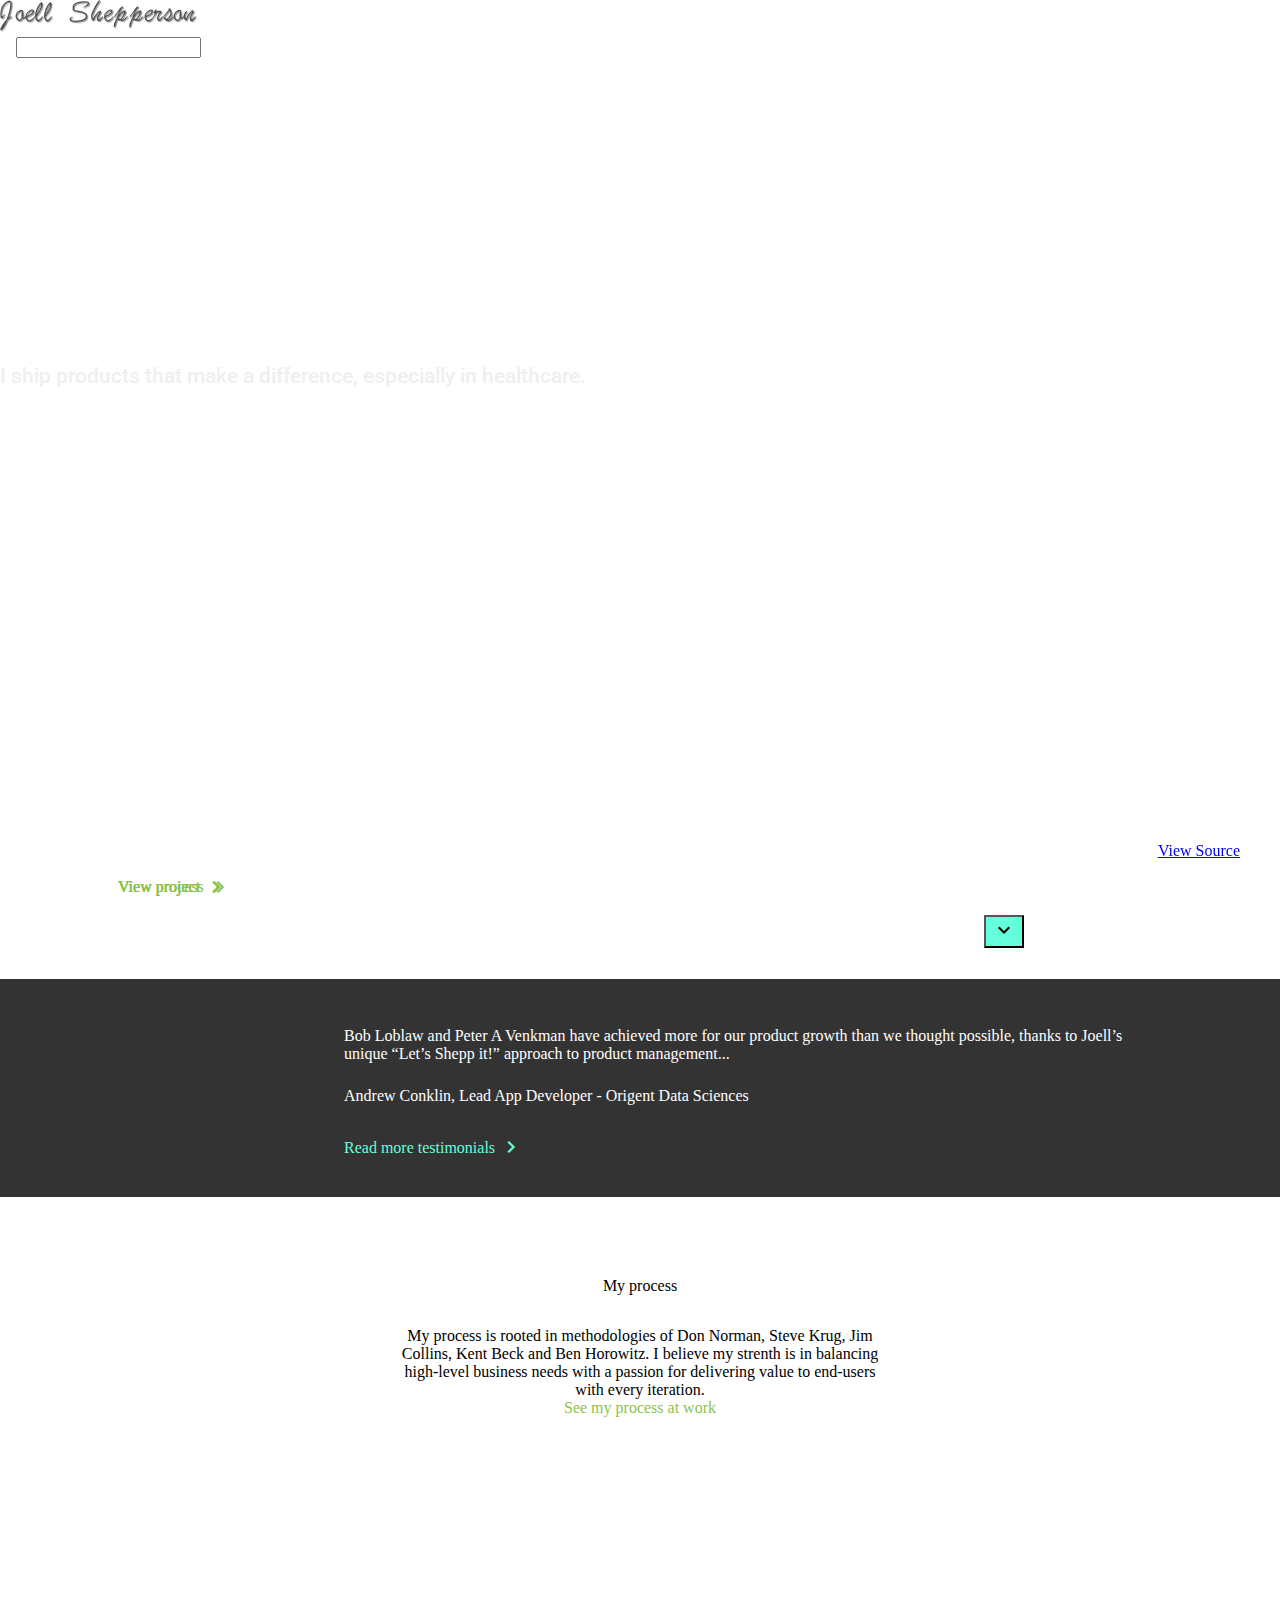
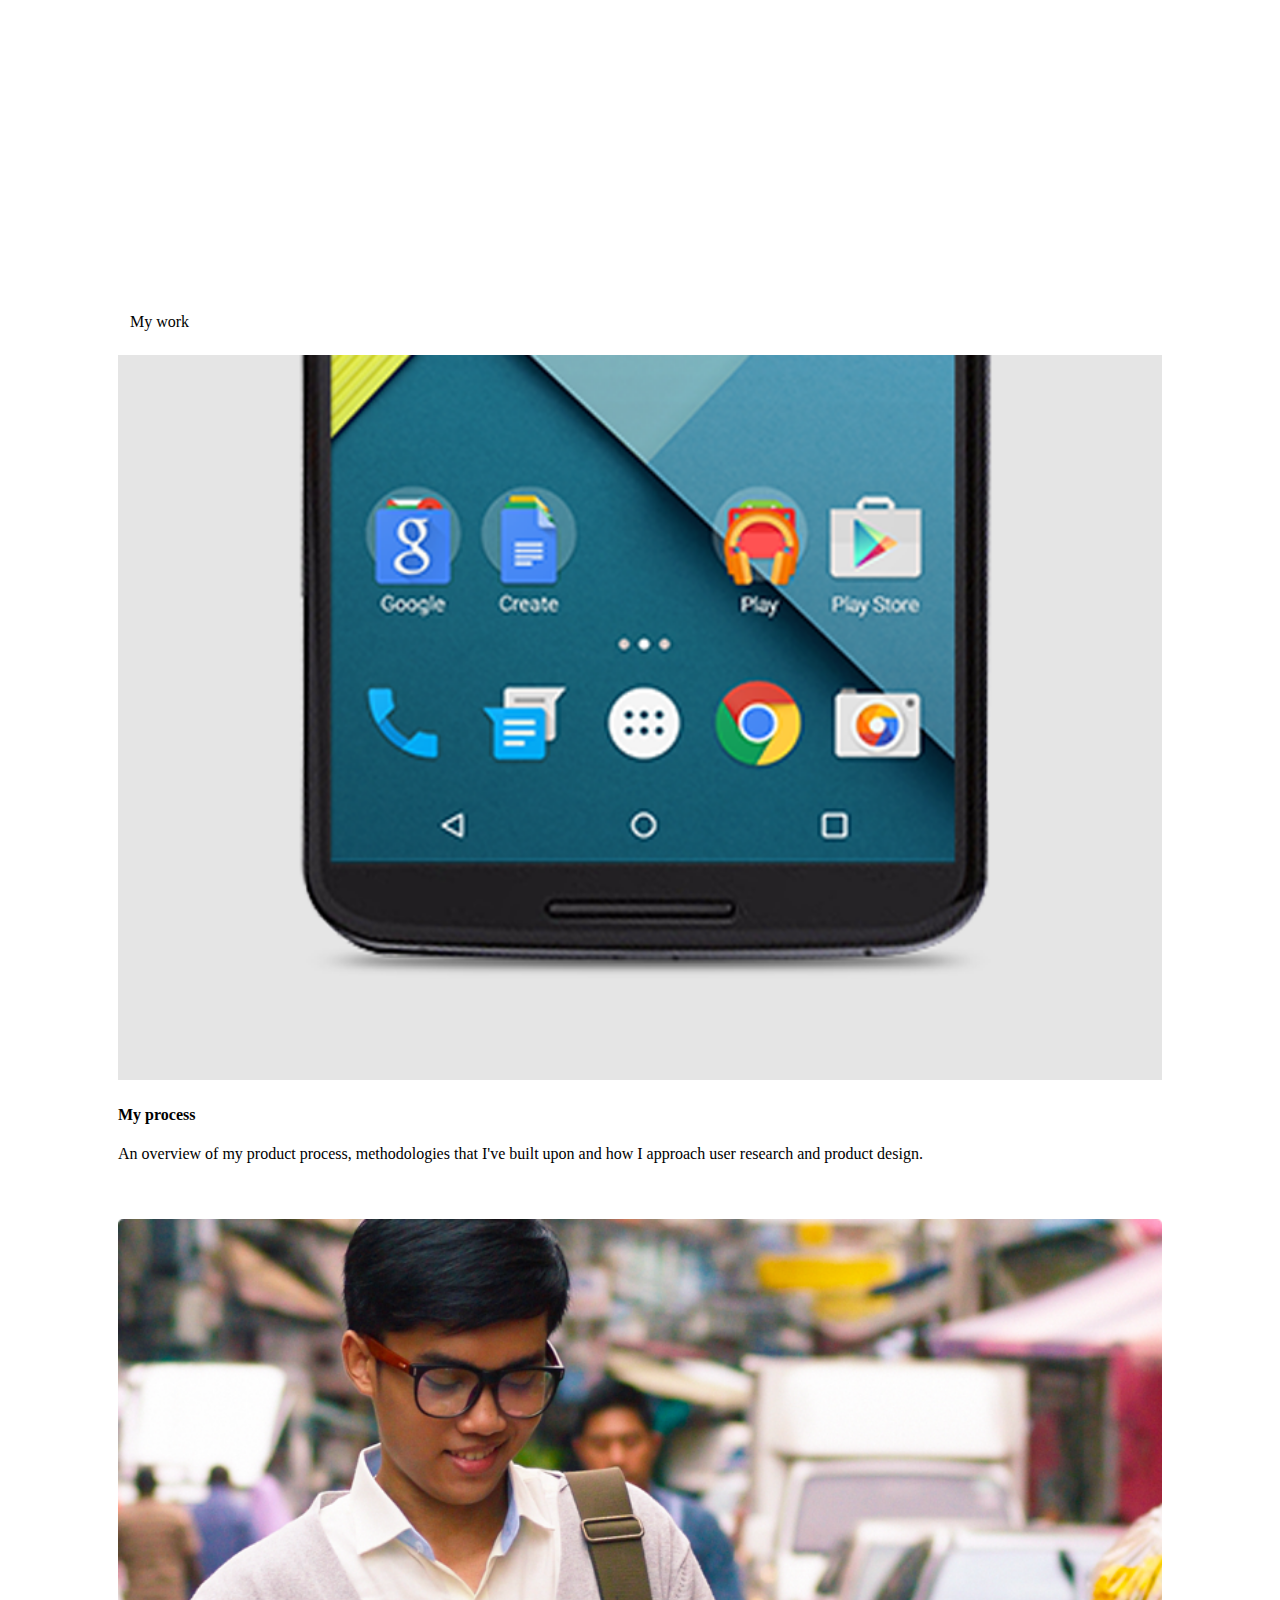
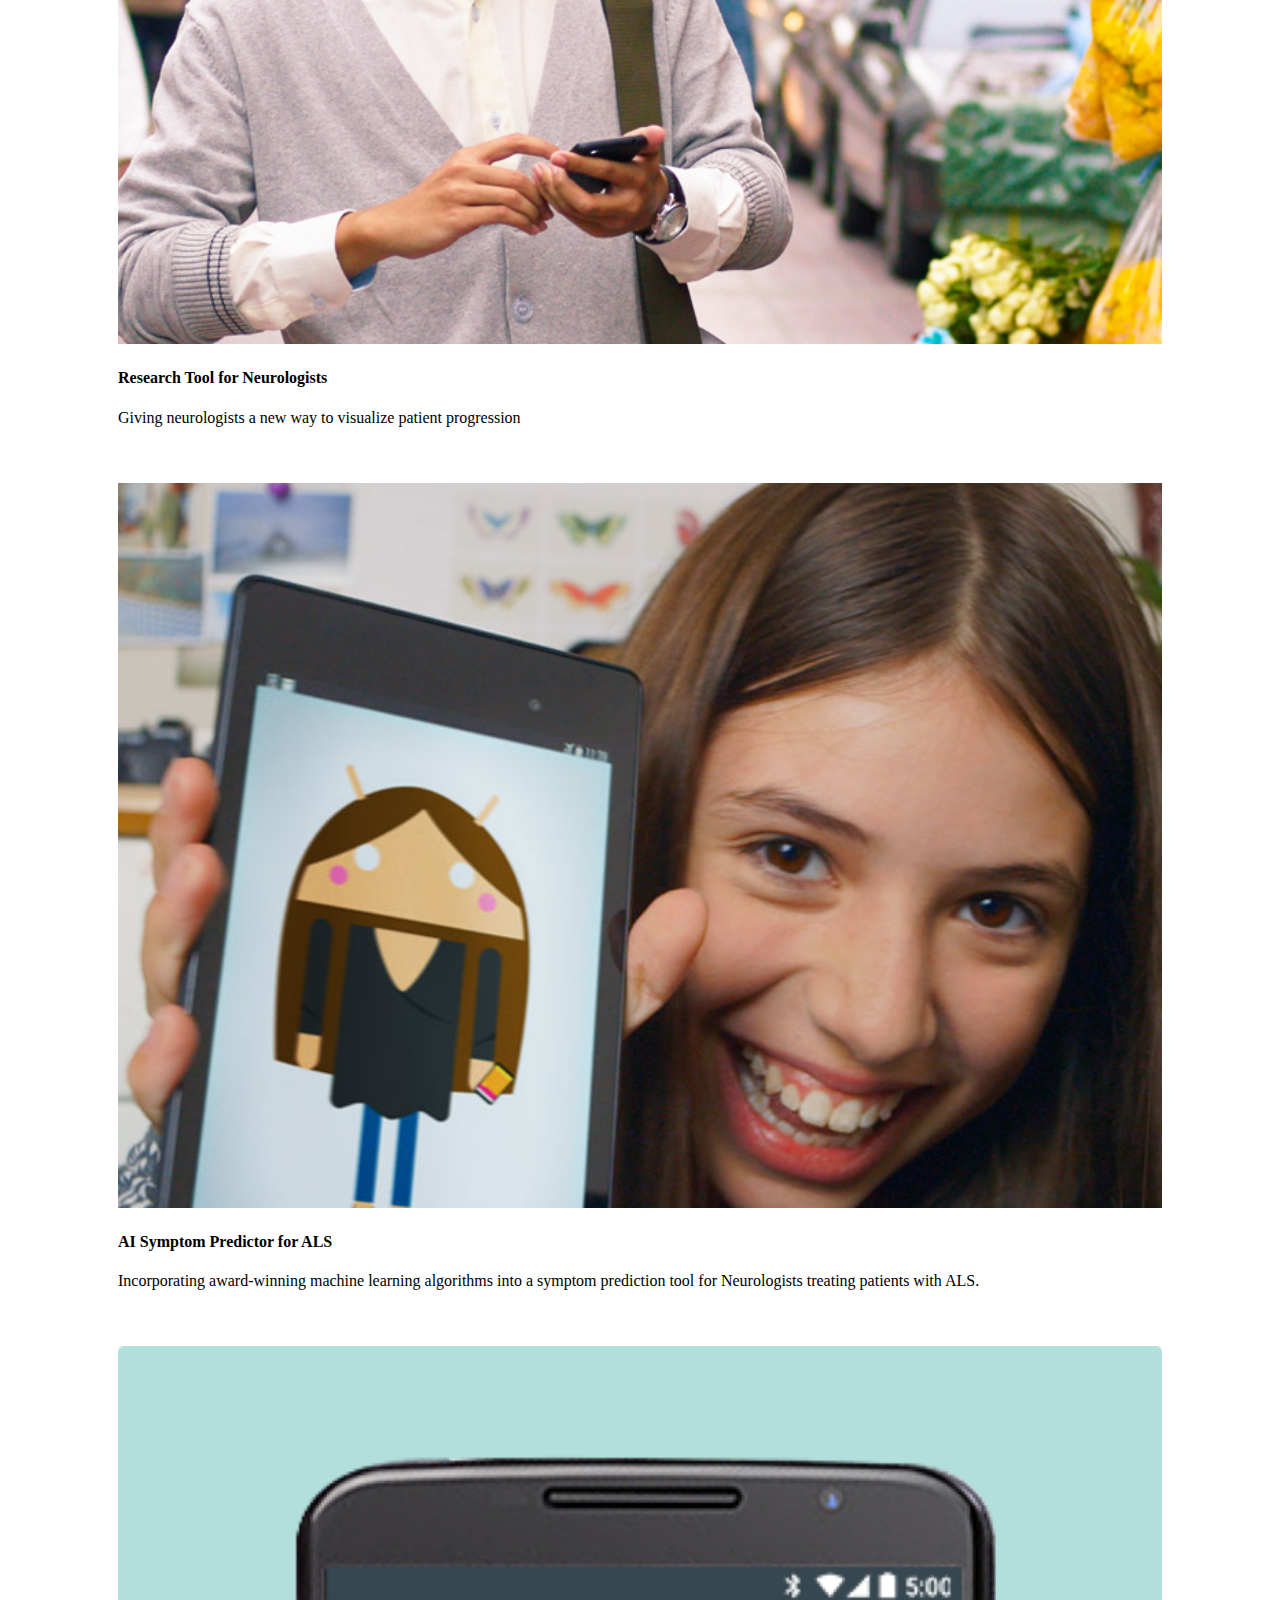
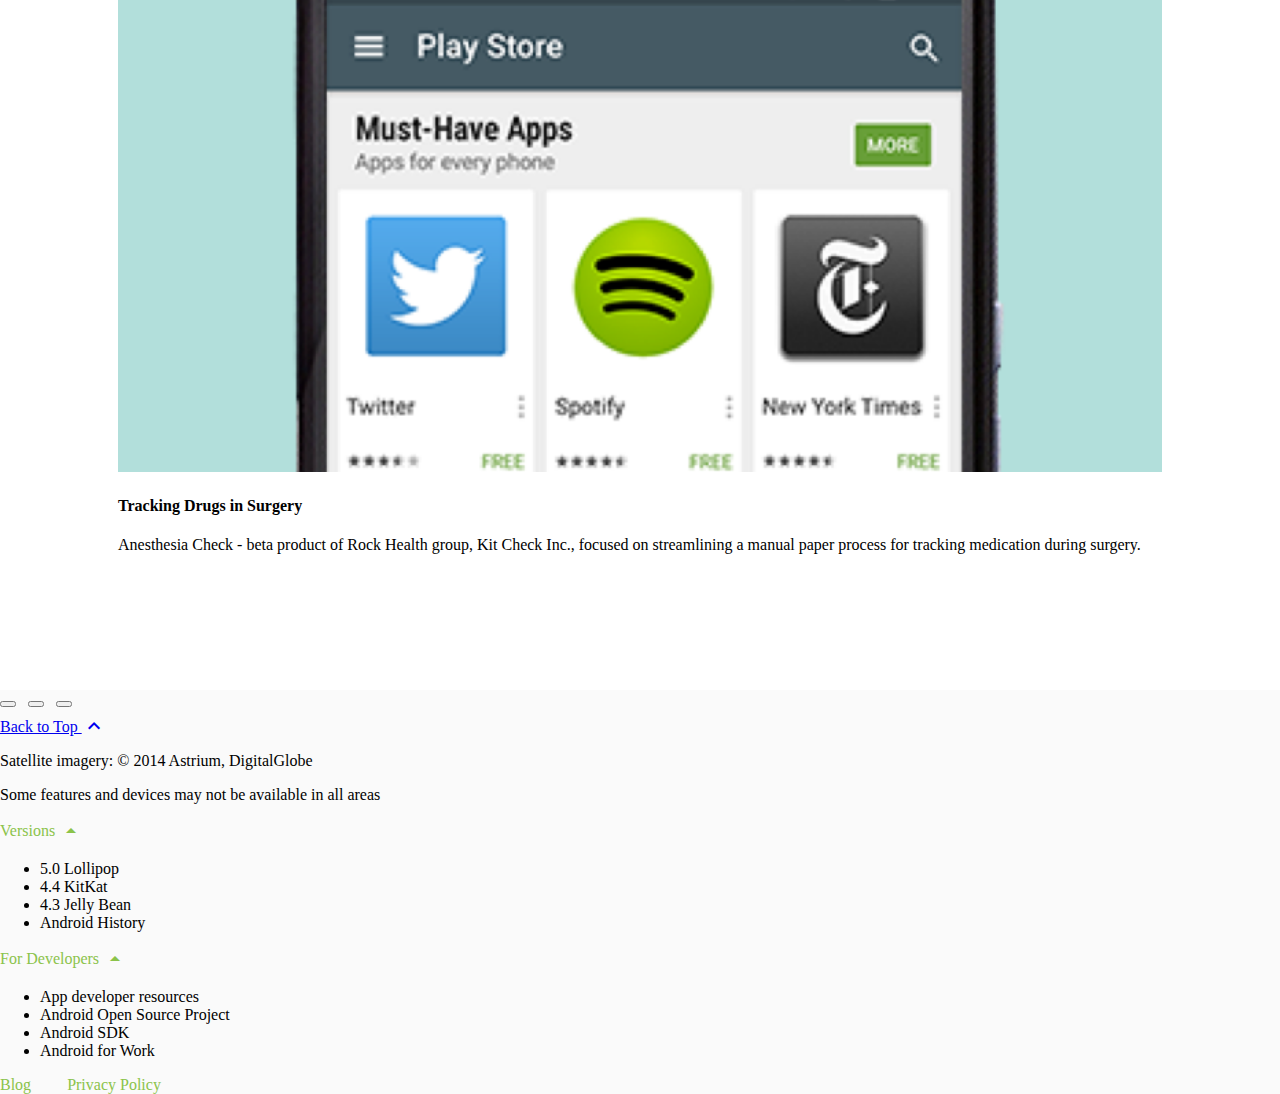
==== commit f7e6660a: "changed the index page with a text change" ====
--- a/index.html
+++ b/index.html
@@ -107,11 +107,11 @@
 
         <div class="android-customized-section">
           <div class="android-customized-section-text">
-            <div class="mdl-typography--font-light mdl-typography--display-1-color-contrast">Customised by you, for you</div>
+            <div class="mdl-typography--font-light mdl-typography--display-1-color-contrast">My process</div>
             <p class="mdl-typography--font-light">
-              Put the stuff that you care about right on your home screen: the latest news, the weather or a stream of your recent photos.
+              My process is rooted in methodologies of Don Norman, Steve Krug, Jim Collins, Kent Beck and Ben Horowitz. I believe my strenth is in balancing high-level business needs with a passion for delivering value to end-users with every iteration.
               <br>
-              <a href="" class="android-link mdl-typography--font-light">Customise your phone</a>
+              <a href="" class="android-link mdl-typography--font-light">See my process at work</a>
             </p>
           </div>
           <div class="android-customized-section-image"></div>
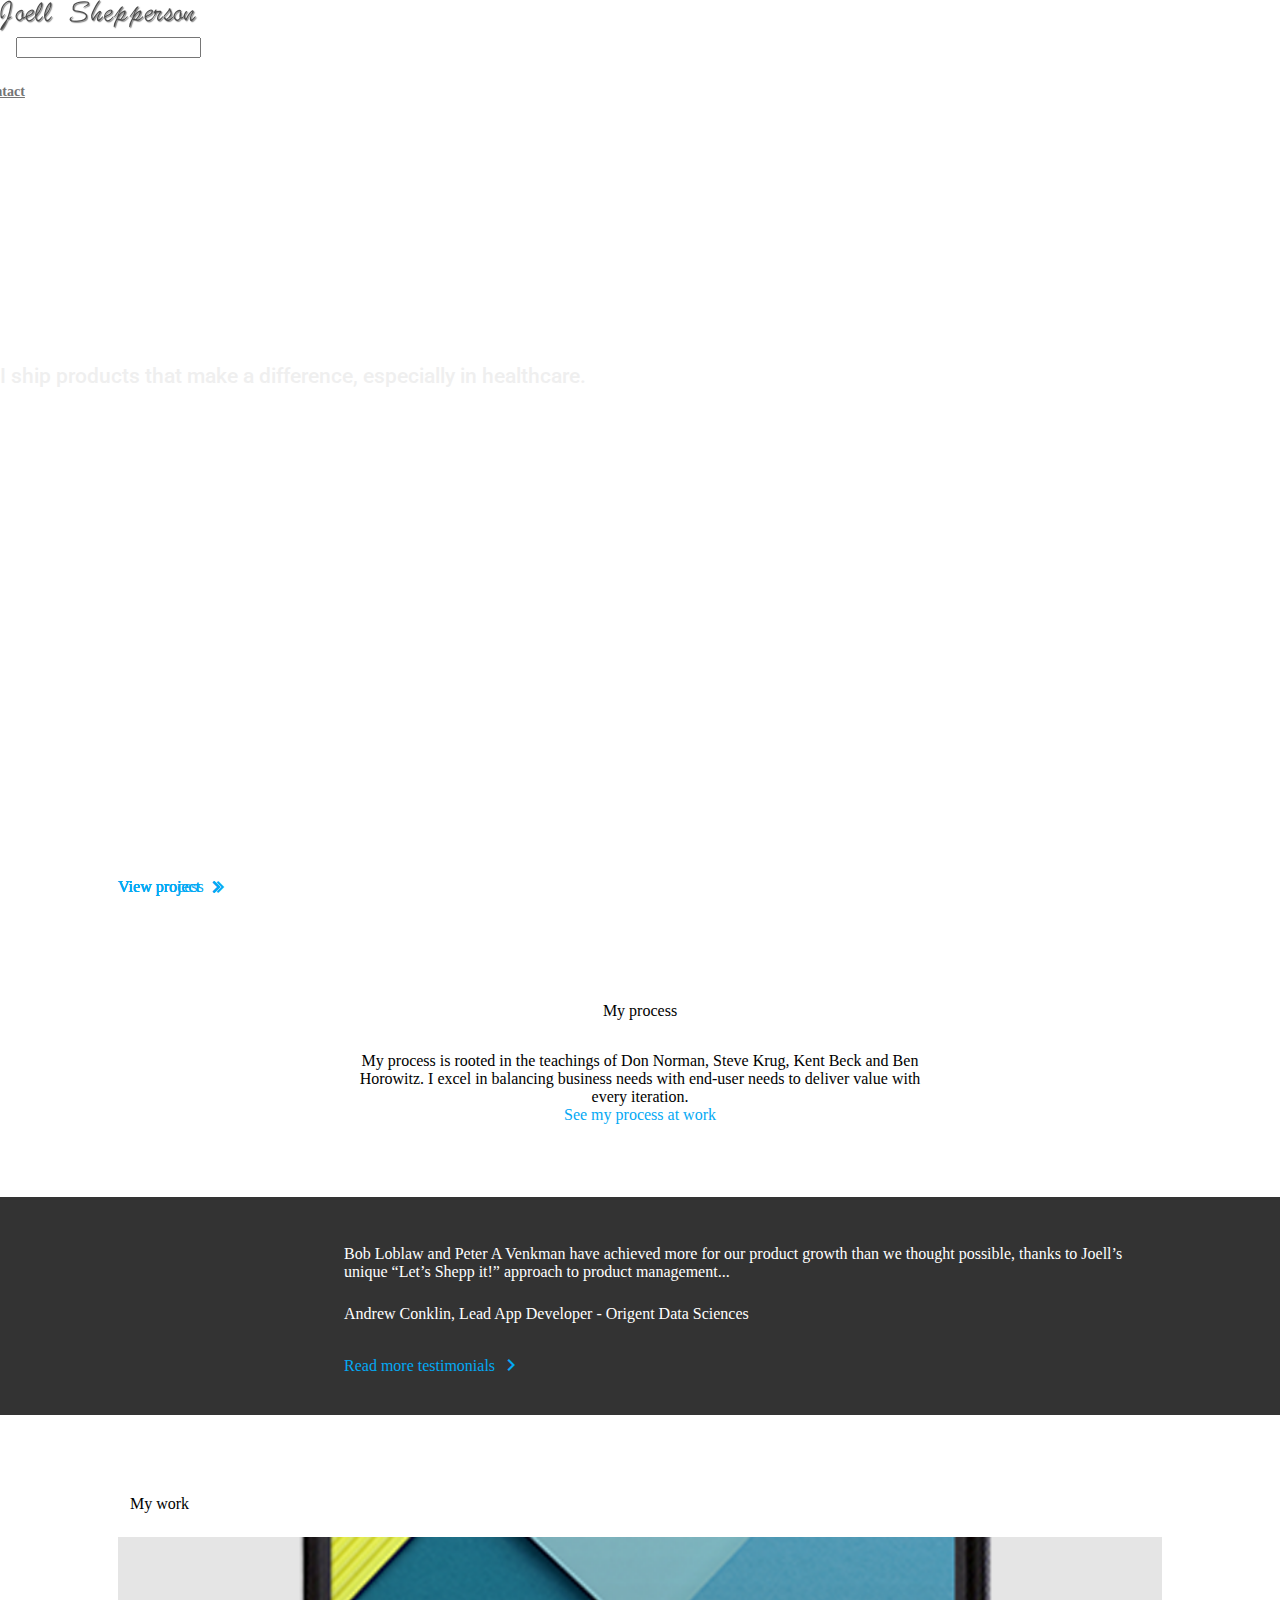
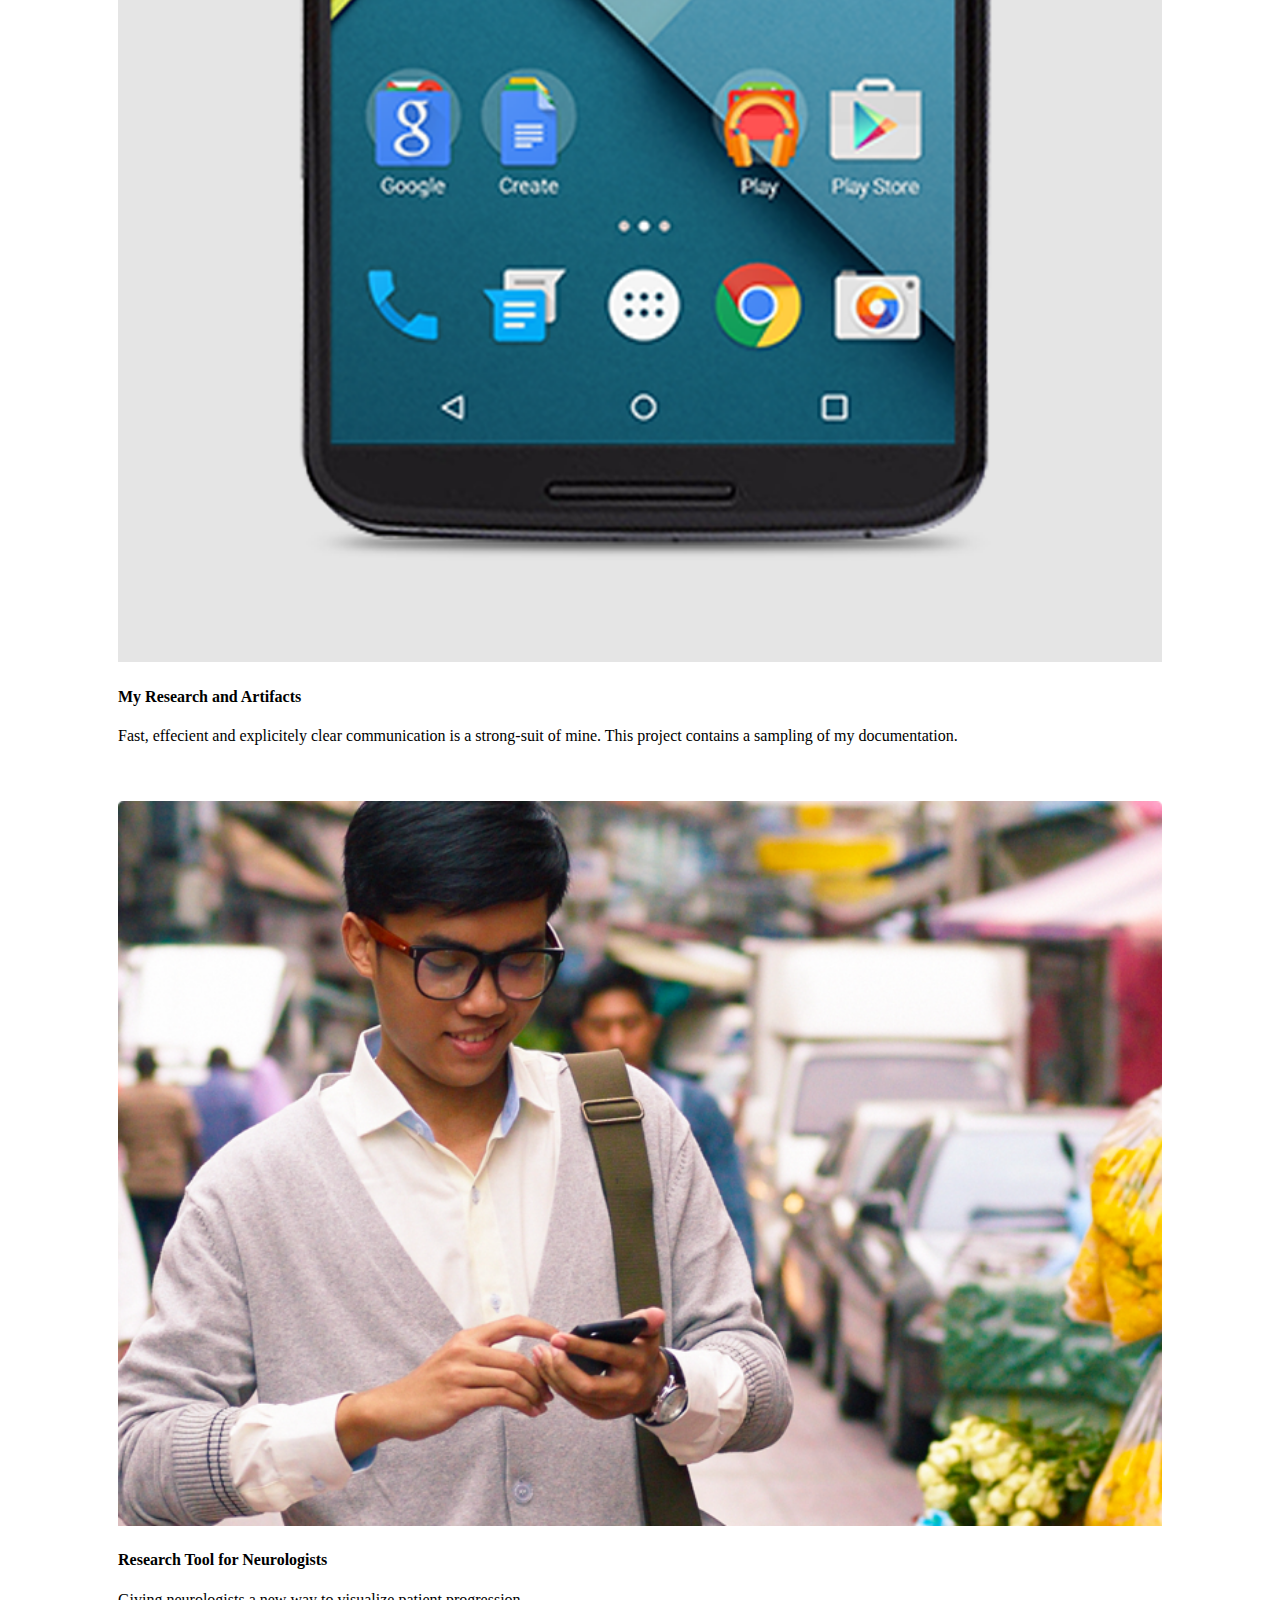
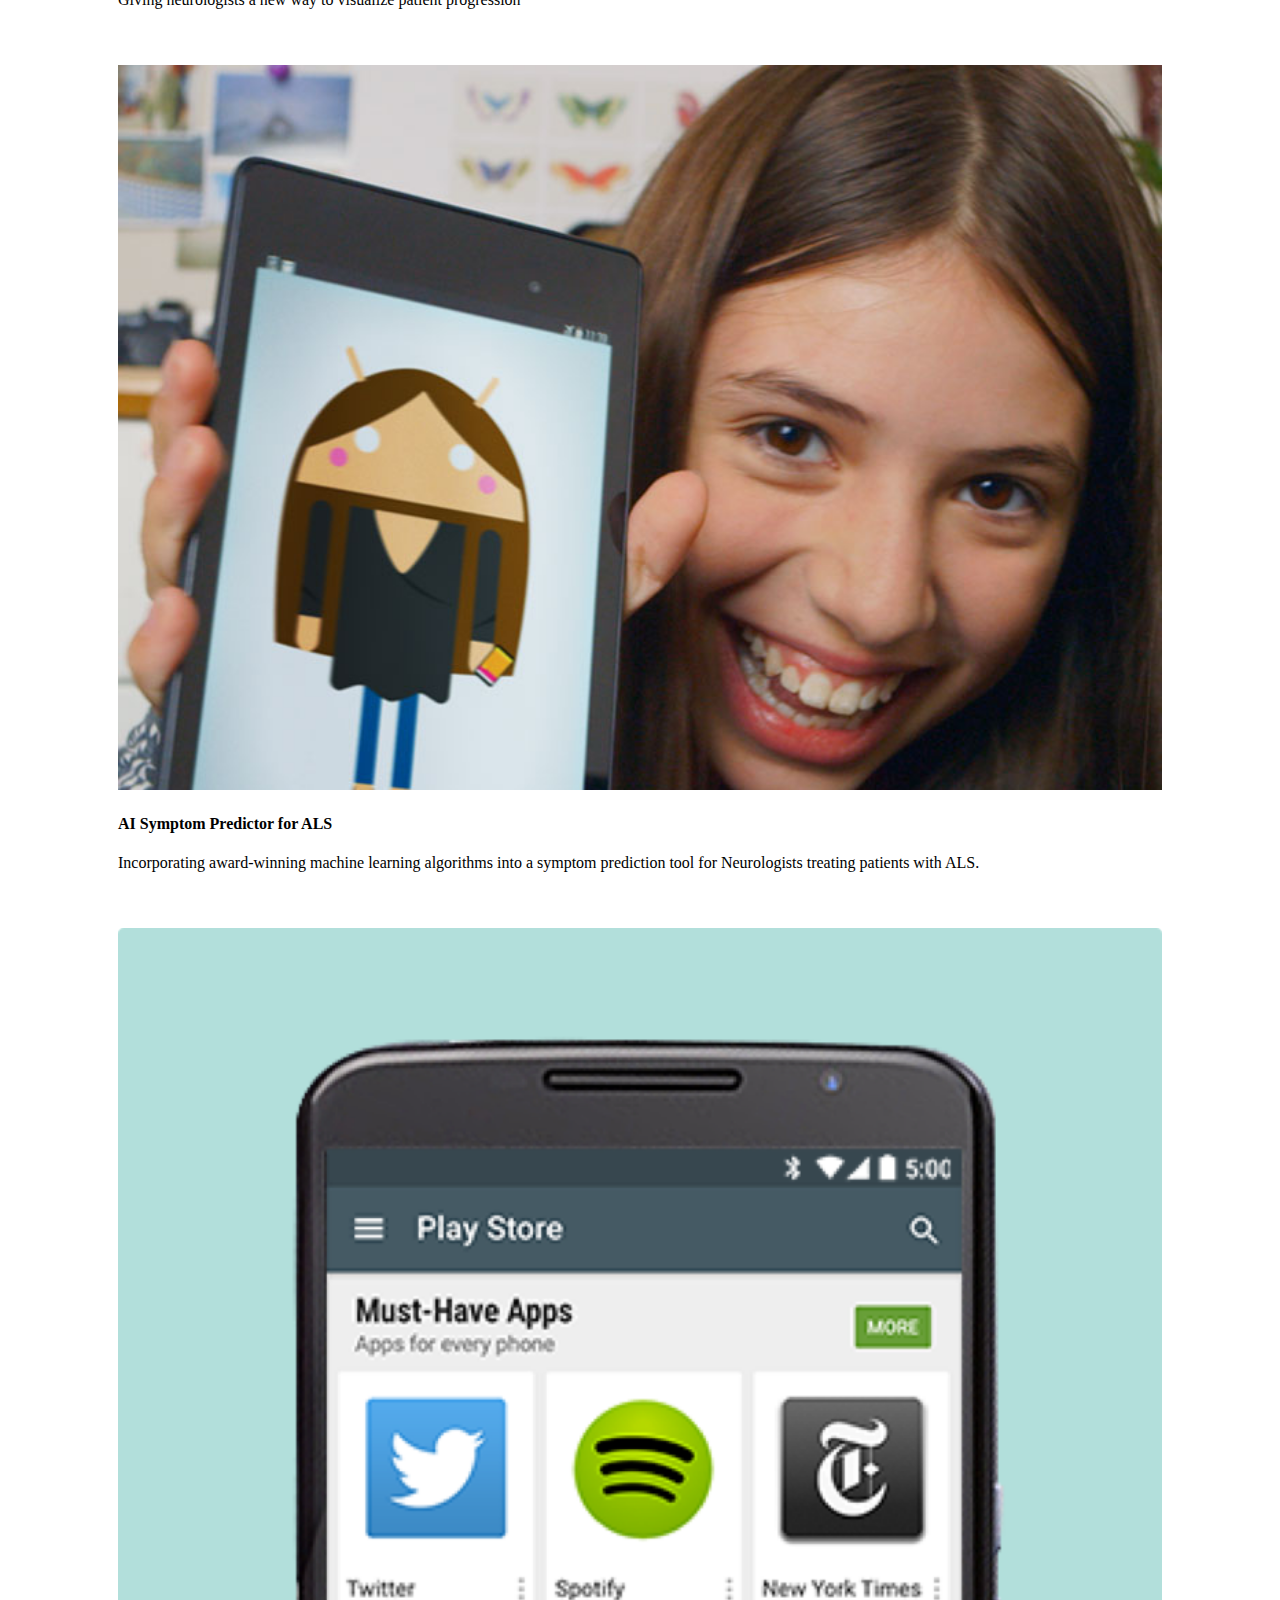
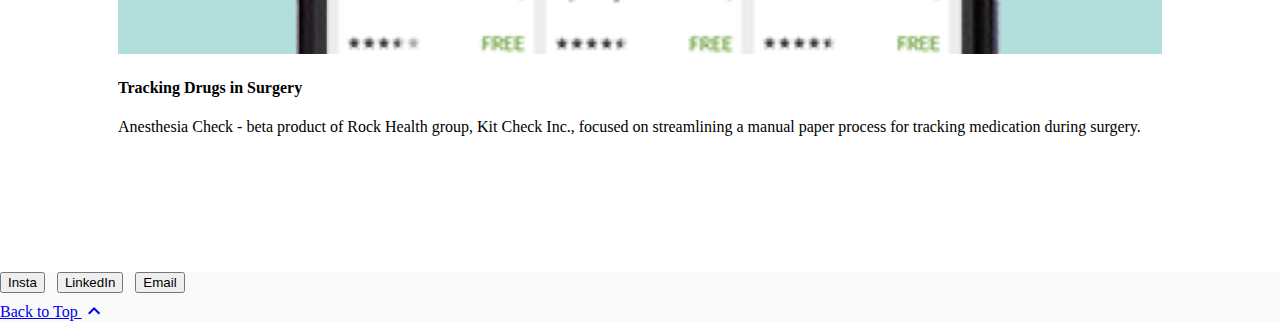
==== commit db61d88e: "aligned styles with light blue accent and fixed broken image" ====
--- a/index.html
+++ b/index.html
@@ -63,8 +63,9 @@
           <div class="android-navigation-container">
             <nav class="android-navigation mdl-navigation">
               <a class="mdl-navigation__link mdl-typography--text-uppercase" href="">About</a>
+              <a class="mdl-navigation__link mdl-typography--text-uppercase" href="">Process</a>
+              <a class="mdl-navigation__link mdl-typography--text-uppercase" href="">Testimonials</a>
               <a class="mdl-navigation__link mdl-typography--text-uppercase" href="">Portfolio</a>
-              <a class="mdl-navigation__link mdl-typography--text-uppercase" href="">Testimonials</a>
               <a class="mdl-navigation__link mdl-typography--text-uppercase" href="">Resume</a>
               <a class="mdl-navigation__link mdl-typography--text-uppercase" href="">Contact</a>
             </nav>
@@ -80,11 +81,17 @@
         <div class="android-be-together-section mdl-typography--text-center">
           <div class="logo-font android-slogan">Product Lead</div>
           <div class="logo-font android-sub-slogan">I ship products that make a difference, especially in healthcare.</div>
-          <a href="#screens">
-            <button class="android-fab mdl-button mdl-button--colored mdl-js-button mdl-button--fab mdl-js-ripple-effect">
-              <i class="material-icons">expand_more</i>
-            </button>
-          </a>
+        </div>
+
+        <div class="android-customized-section">
+          <div class="android-customized-section-text">
+            <div class="mdl-typography--font-light mdl-typography--display-1-color-contrast">My process</div>
+            <p class="mdl-typography--font-light">
+              My process is rooted in the teachings of Don Norman, Steve Krug, Kent Beck and Ben Horowitz. I excel in balancing business needs with end-user needs to deliver value with every iteration.
+              <br>
+              <a href="" class="android-link mdl-typography--font-light">See my process at work</a>
+            </p>
+          </div>
         </div>
 
         <div class="android-wear-section">
@@ -105,18 +112,6 @@
           </div>
         </div>
 
-        <div class="android-customized-section">
-          <div class="android-customized-section-text">
-            <div class="mdl-typography--font-light mdl-typography--display-1-color-contrast">My process</div>
-            <p class="mdl-typography--font-light">
-              My process is rooted in methodologies of Don Norman, Steve Krug, Jim Collins, Kent Beck and Ben Horowitz. I believe my strenth is in balancing high-level business needs with a passion for delivering value to end-users with every iteration.
-              <br>
-              <a href="" class="android-link mdl-typography--font-light">See my process at work</a>
-            </p>
-          </div>
-          <div class="android-customized-section-image"></div>
-        </div>
-
         <div class="android-more-section">
           <div class="android-section-title mdl-typography--display-1-color-contrast">My work</div>
           <div class="android-card-container mdl-grid">
@@ -125,10 +120,10 @@
                 <img src="images/more-from-2.png">
               </div>
               <div class="mdl-card__title">
-                 <h4 class="mdl-card__title-text">My process</h4>
-              </div>
-              <div class="mdl-card__supporting-text">
-                <span class="mdl-typography--font-light mdl-typography--subhead">An overview of my product process, methodologies that I've built upon and how I approach user research and product design.</span>
+                 <h4 class="mdl-card__title-text">My Research and Artifacts</h4>
+              </div>
+              <div class="mdl-card__supporting-text">
+                <span class="mdl-typography--font-light mdl-typography--subhead">Fast, effecient and explicitely clear communication is a strong-suit of mine. This project contains a sampling of my documentation.</span>
               </div>
               <div class="mdl-card__actions">
                  <a class="android-link mdl-button mdl-js-button mdl-typography--text-uppercase" href="">
@@ -194,11 +189,11 @@
         <footer class="android-footer mdl-mega-footer">
           <div class="mdl-mega-footer--top-section">
             <div class="mdl-mega-footer--left-section">
-              <button class="mdl-mega-footer--social-btn"></button>
+              <button class="mdl-mega-footer--social-btn">Insta</button>
               &nbsp;
-              <button class="mdl-mega-footer--social-btn"></button>
+              <button class="mdl-mega-footer--social-btn">LinkedIn</button>
               &nbsp;
-              <button class="mdl-mega-footer--social-btn"></button>
+              <button class="mdl-mega-footer--social-btn">Email</button>
             </div>
             <div class="mdl-mega-footer--right-section">
               <a class="mdl-typography--font-light" href="#top">
@@ -208,40 +203,9 @@
             </div>
           </div>
 
-          <div class="mdl-mega-footer--middle-section">
-            <p class="mdl-typography--font-light">Satellite imagery: © 2014 Astrium, DigitalGlobe</p>
-            <p class="mdl-typography--font-light">Some features and devices may not be available in all areas</p>
-          </div>
-
-          <div class="mdl-mega-footer--bottom-section">
-            <a class="android-link android-link-menu mdl-typography--font-light" id="version-dropdown">
-              Versions
-              <i class="material-icons">arrow_drop_up</i>
-            </a>
-            <ul class="mdl-menu mdl-js-menu mdl-menu--top-left mdl-js-ripple-effect" for="version-dropdown">
-              <li class="mdl-menu__item">5.0 Lollipop</li>
-              <li class="mdl-menu__item">4.4 KitKat</li>
-              <li class="mdl-menu__item">4.3 Jelly Bean</li>
-              <li class="mdl-menu__item">Android History</li>
-            </ul>
-            <a class="android-link android-link-menu mdl-typography--font-light" id="developers-dropdown">
-              For Developers
-              <i class="material-icons">arrow_drop_up</i>
-            </a>
-            <ul class="mdl-menu mdl-js-menu mdl-menu--top-left mdl-js-ripple-effect" for="developers-dropdown">
-              <li class="mdl-menu__item">App developer resources</li>
-              <li class="mdl-menu__item">Android Open Source Project</li>
-              <li class="mdl-menu__item">Android SDK</li>
-              <li class="mdl-menu__item">Android for Work</li>
-            </ul>
-            <a class="android-link mdl-typography--font-light" href="">Blog</a>
-            <a class="android-link mdl-typography--font-light" href="">Privacy Policy</a>
-          </div>
-
         </footer>
       </div>
     </div>
-    <a href="https://github.com/google/material-design-lite/blob/mdl-1.x/templates/android-dot-com/" target="_blank" id="view-source" class="mdl-button mdl-js-button mdl-button--raised mdl-js-ripple-effect mdl-color--accent mdl-color-text--accent-contrast">View Source</a>
     <script src="https://code.getmdl.io/1.3.0/material.min.js"></script>
   </body>
 </html>
--- a/styles.css
+++ b/styles.css
@@ -121,7 +121,8 @@
   }
 
     .android-navigation .mdl-navigation__link:hover {
-      border-bottom: 4px solid #8bc34a;
+      border-bottom: 4px solid #03A9F4;
+      color: #03A9F4;
     }
 
   .android-search-box {
@@ -329,11 +330,11 @@
 
 .android-link {
   text-decoration: none;
-  color: #8bc34a !important;
+  color: #03A9F4 !important;
 }
 
   .android-link:hover {
-    color: #7cb342 !important;
+    color: #03A9F4 !important;
   }
 
   .android-link .material-icons {
@@ -344,12 +345,12 @@
 
 .android-alt-link {
   text-decoration: none;
-  color: #64ffda !important;
+  color: #03A9F4 !important;
   font-size: 16px;
 }
 
   .android-alt-link:hover {
-    color: #00bfa5 !important;
+    color: #03A9F4 !important;
   }
 
   .android-alt-link .material-icons {
@@ -362,7 +363,7 @@
 }
 
 .android-customized-section-text {
-  max-width: 500px;
+  max-width: 600px;
   margin-left: auto;
   margin-right: auto;
   padding: 80px 16px 0 16px;
@@ -373,7 +374,7 @@
   }
 
 .android-customized-section-image {
-  background: url('images/joell-process.jpg') center top no-repeat;
+  background-color: #efefef;
   background-size: cover;
   height: 400px;
 }
@@ -434,7 +435,7 @@
 }
 
   .android-footer a:hover {
-    color: #8bc34a;
+    color: #03A9F4;
   }
 
   .android-footer .mdl-mega-footer--top-section::after {
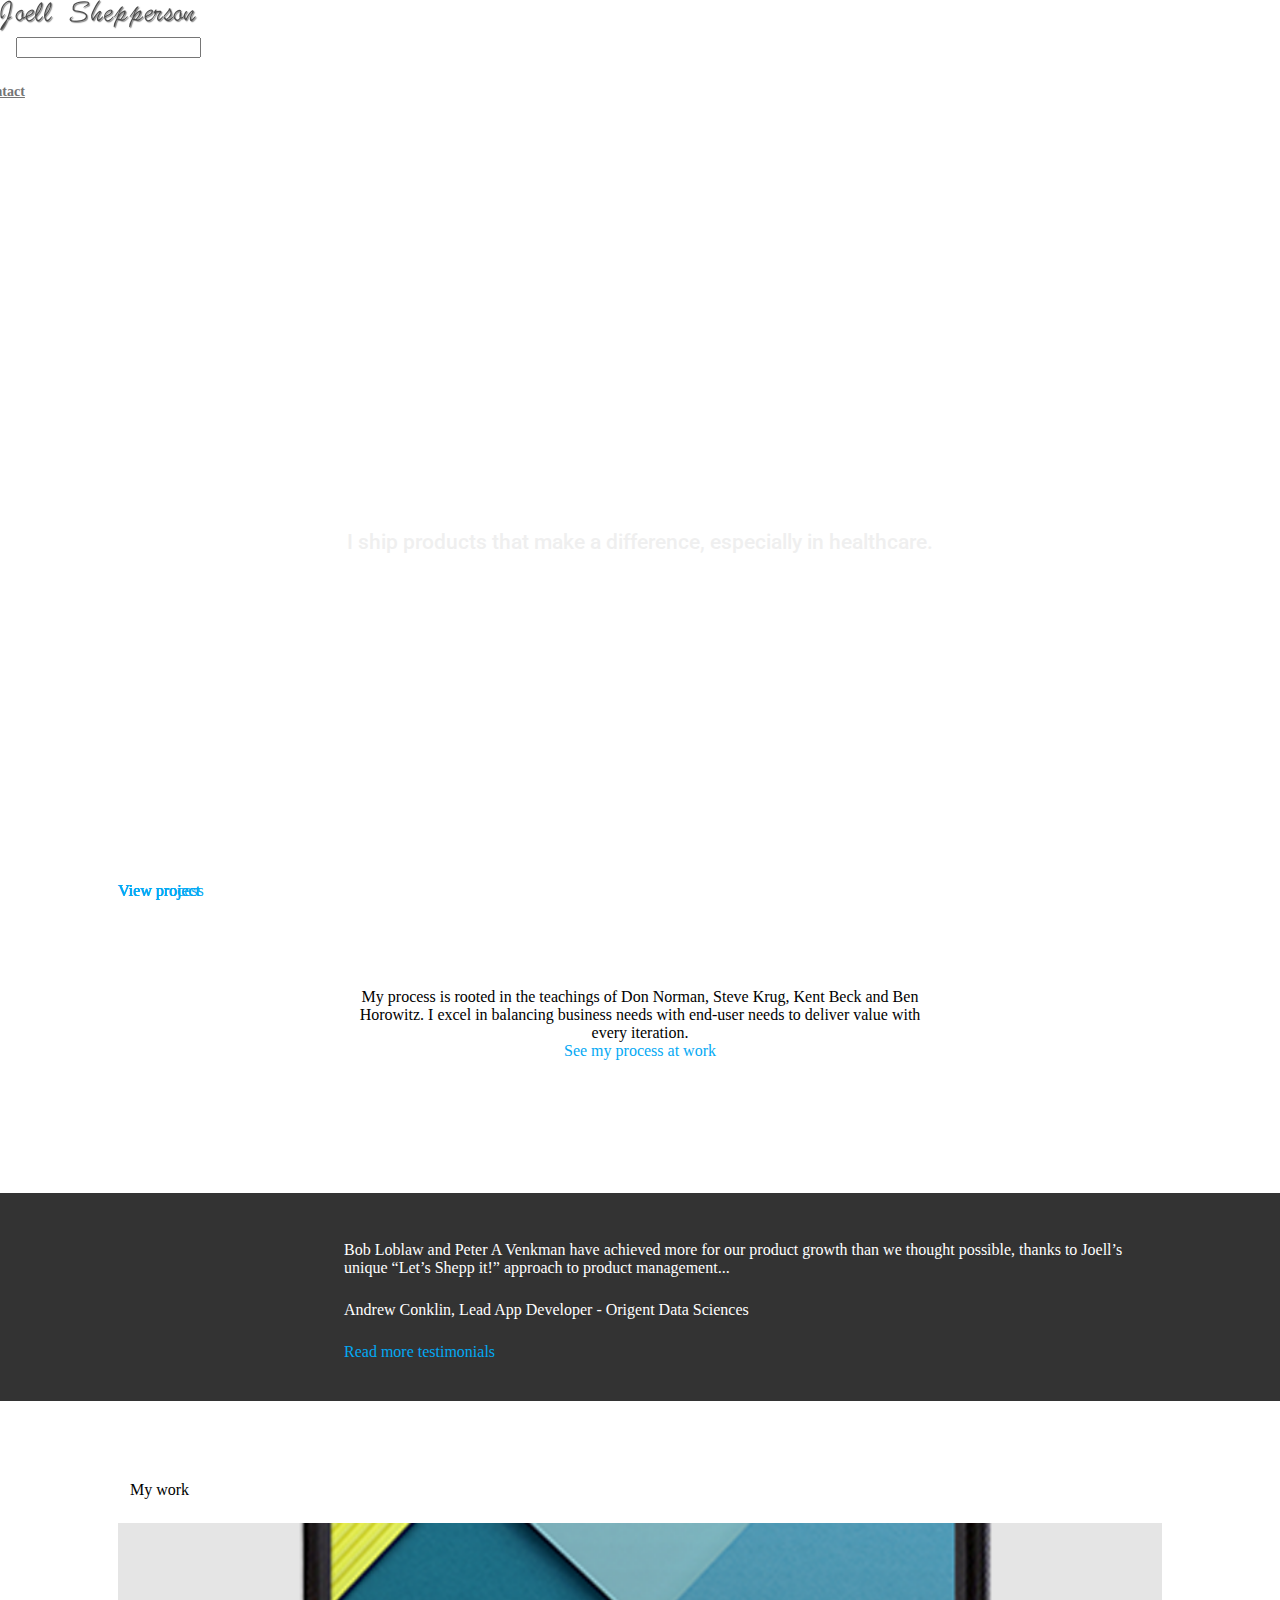
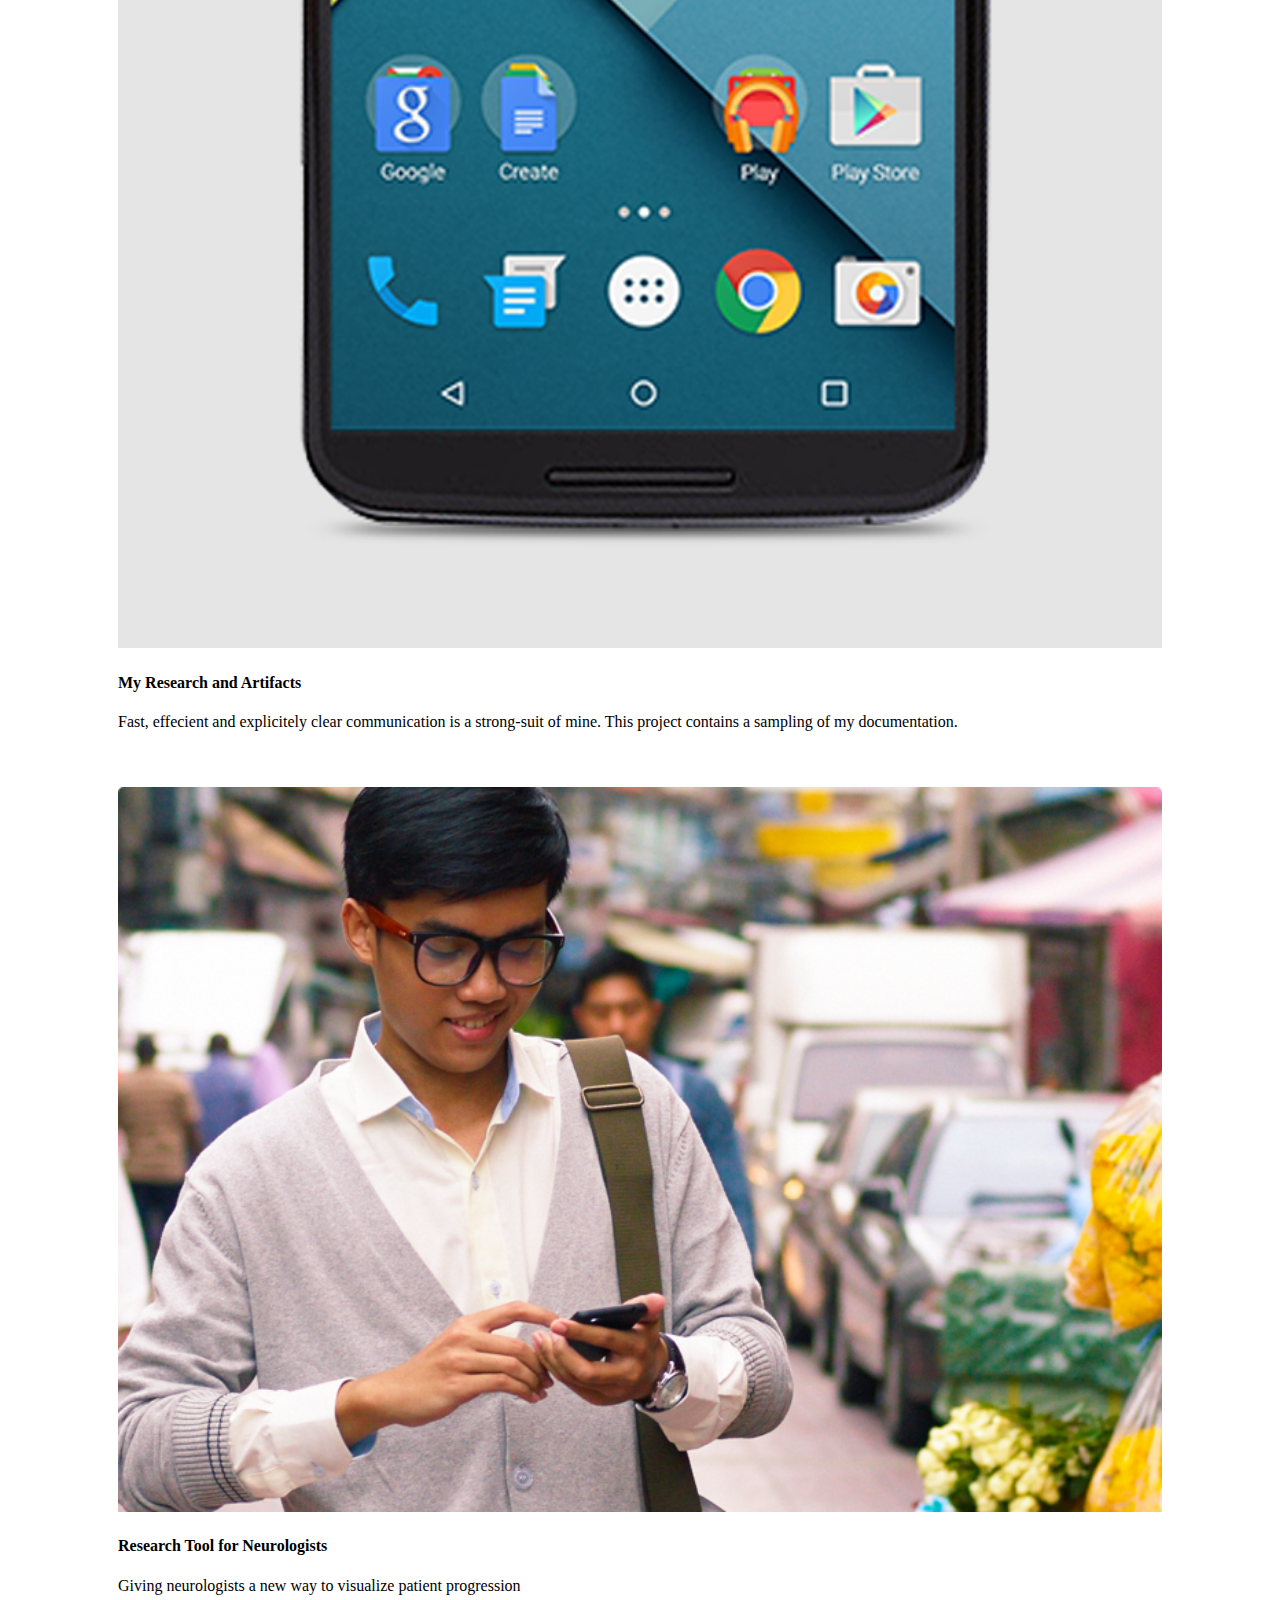
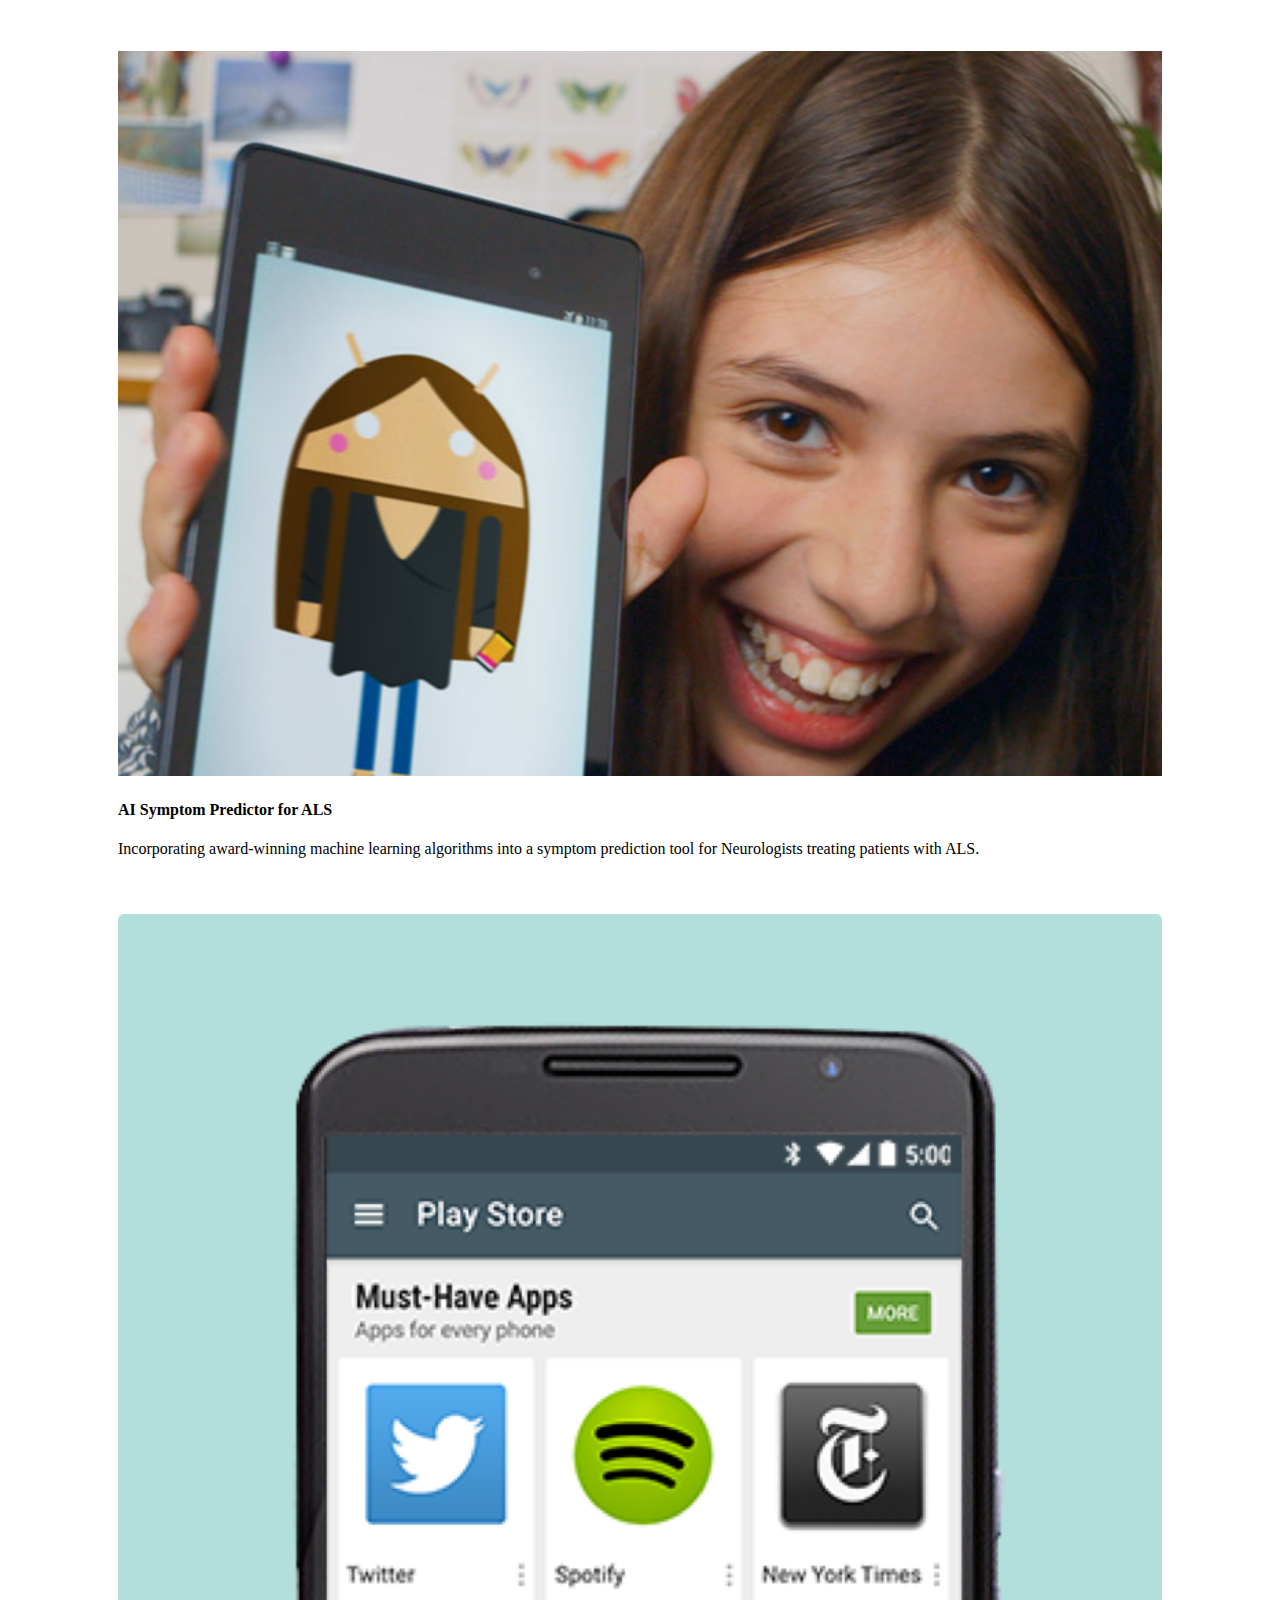
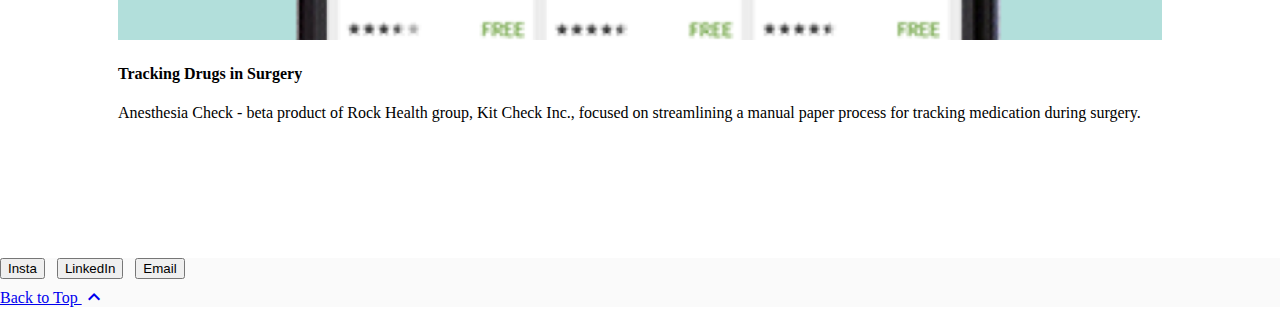
==== commit 028ff66e: "fixed my process section spacing" ====
--- a/index.html
+++ b/index.html
@@ -84,12 +84,11 @@
         </div>
 
         <div class="android-customized-section">
-          <div class="android-customized-section-text">
-            <div class="mdl-typography--font-light mdl-typography--display-1-color-contrast">My process</div>
-            <p class="mdl-typography--font-light">
+          <div class="android-customized-section-text-center">
+            <p class="mdl-typography--headline mdl-typography--font-thin">
               My process is rooted in the teachings of Don Norman, Steve Krug, Kent Beck and Ben Horowitz. I excel in balancing business needs with end-user needs to deliver value with every iteration.
               <br>
-              <a href="" class="android-link mdl-typography--font-light">See my process at work</a>
+              <a href="" class="mdl-typography--font-regular mdl-typography--text-uppercase android-alt-link">See my process at work</a>
             </p>
           </div>
         </div>
@@ -105,7 +104,7 @@
               </p>
               <p>
                 <a class="mdl-typography--font-regular mdl-typography--text-uppercase android-alt-link" href="">
-                  Read more testimonials&nbsp;<i class="material-icons">chevron_right</i>
+                  Read more testimonials&nbsp;
                 </a>
               </p>
             </div>
@@ -128,7 +127,6 @@
               <div class="mdl-card__actions">
                  <a class="android-link mdl-button mdl-js-button mdl-typography--text-uppercase" href="">
                    View process
-                   <i class="material-icons">chevron_right</i>
                  </a>
               </div>
             </div>
@@ -145,7 +143,6 @@
               <div class="mdl-card__actions">
                  <a class="android-link mdl-button mdl-js-button mdl-typography--text-uppercase" href="">
                    View project
-                   <i class="material-icons">chevron_right</i>
                  </a>
               </div>
             </div>
@@ -162,7 +159,6 @@
               <div class="mdl-card__actions">
                  <a class="android-link mdl-button mdl-js-button mdl-typography--text-uppercase" href="">
                    View project
-                   <i class="material-icons">chevron_right</i>
                  </a>
               </div>
             </div>
@@ -179,7 +175,6 @@
               <div class="mdl-card__actions">
                  <a class="android-link mdl-button mdl-js-button mdl-typography--text-uppercase" href="">
                    View project
-                   <i class="material-icons">chevron_right</i>
                  </a>
               </div>
             </div>
--- a/styles.css
+++ b/styles.css
@@ -188,13 +188,17 @@
 
 .android-slogan {
   font-size: 60px;
-  padding-top: 160px;
+  padding-top: 300px;
+  text-align: center;
+  vertical-align: middle;
   color: #ffffff;
 }
 
 .android-sub-slogan {
   font-size: 21px;
-  padding-top: 24px;
+  padding-top: 50px;
+  text-align: center;
+  vertical-align: middle;
   color: #efefef;
 }
 
@@ -360,17 +364,18 @@
 
 .android-customized-section {
   text-align: center;
+  padding: 50px 350px 50px 350px;
 }
 
 .android-customized-section-text {
-  max-width: 600px;
+  max-width: 300px;
   margin-left: auto;
   margin-right: auto;
-  padding: 80px 16px 0 16px;
+  padding: 180px 16px 0 16px;
 }
 
   .android-customized-section-text p {
-    padding-top: 16px;
+    padding-top: 50px;
   }
 
 .android-customized-section-image {
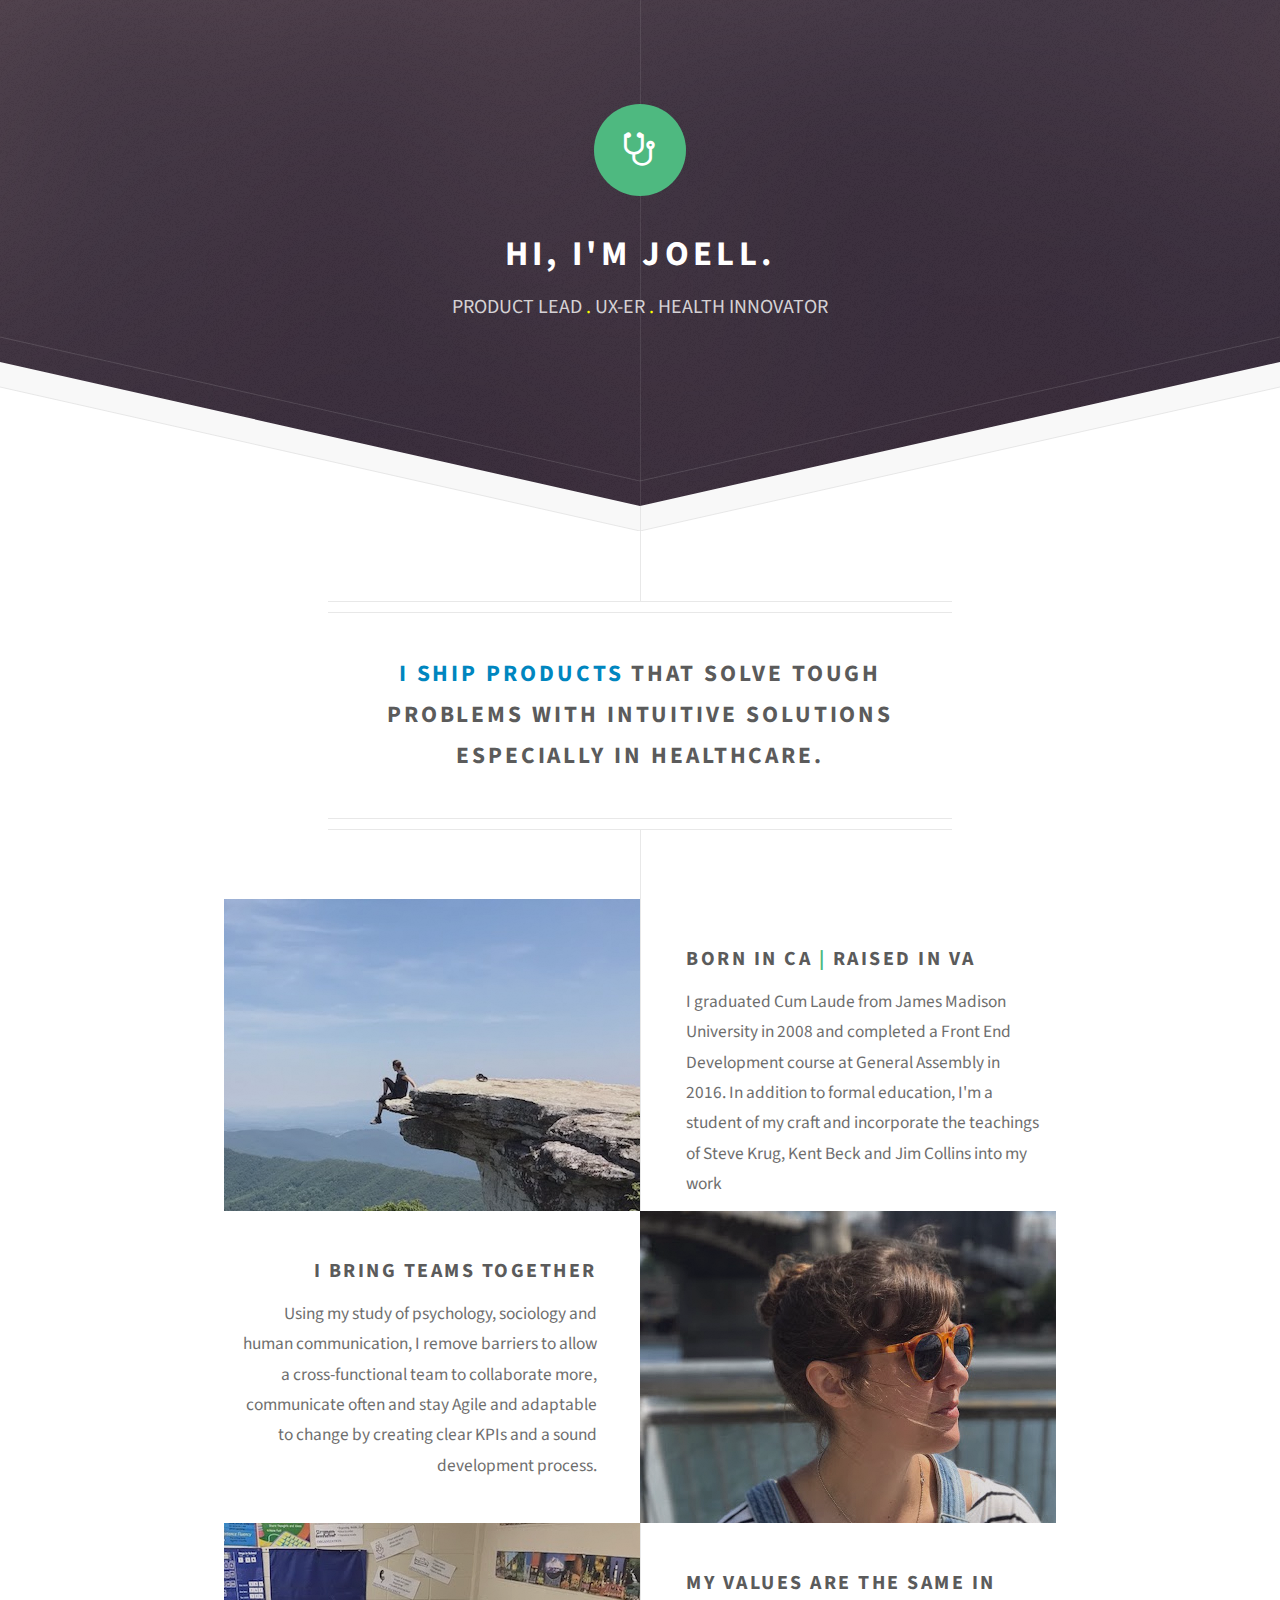
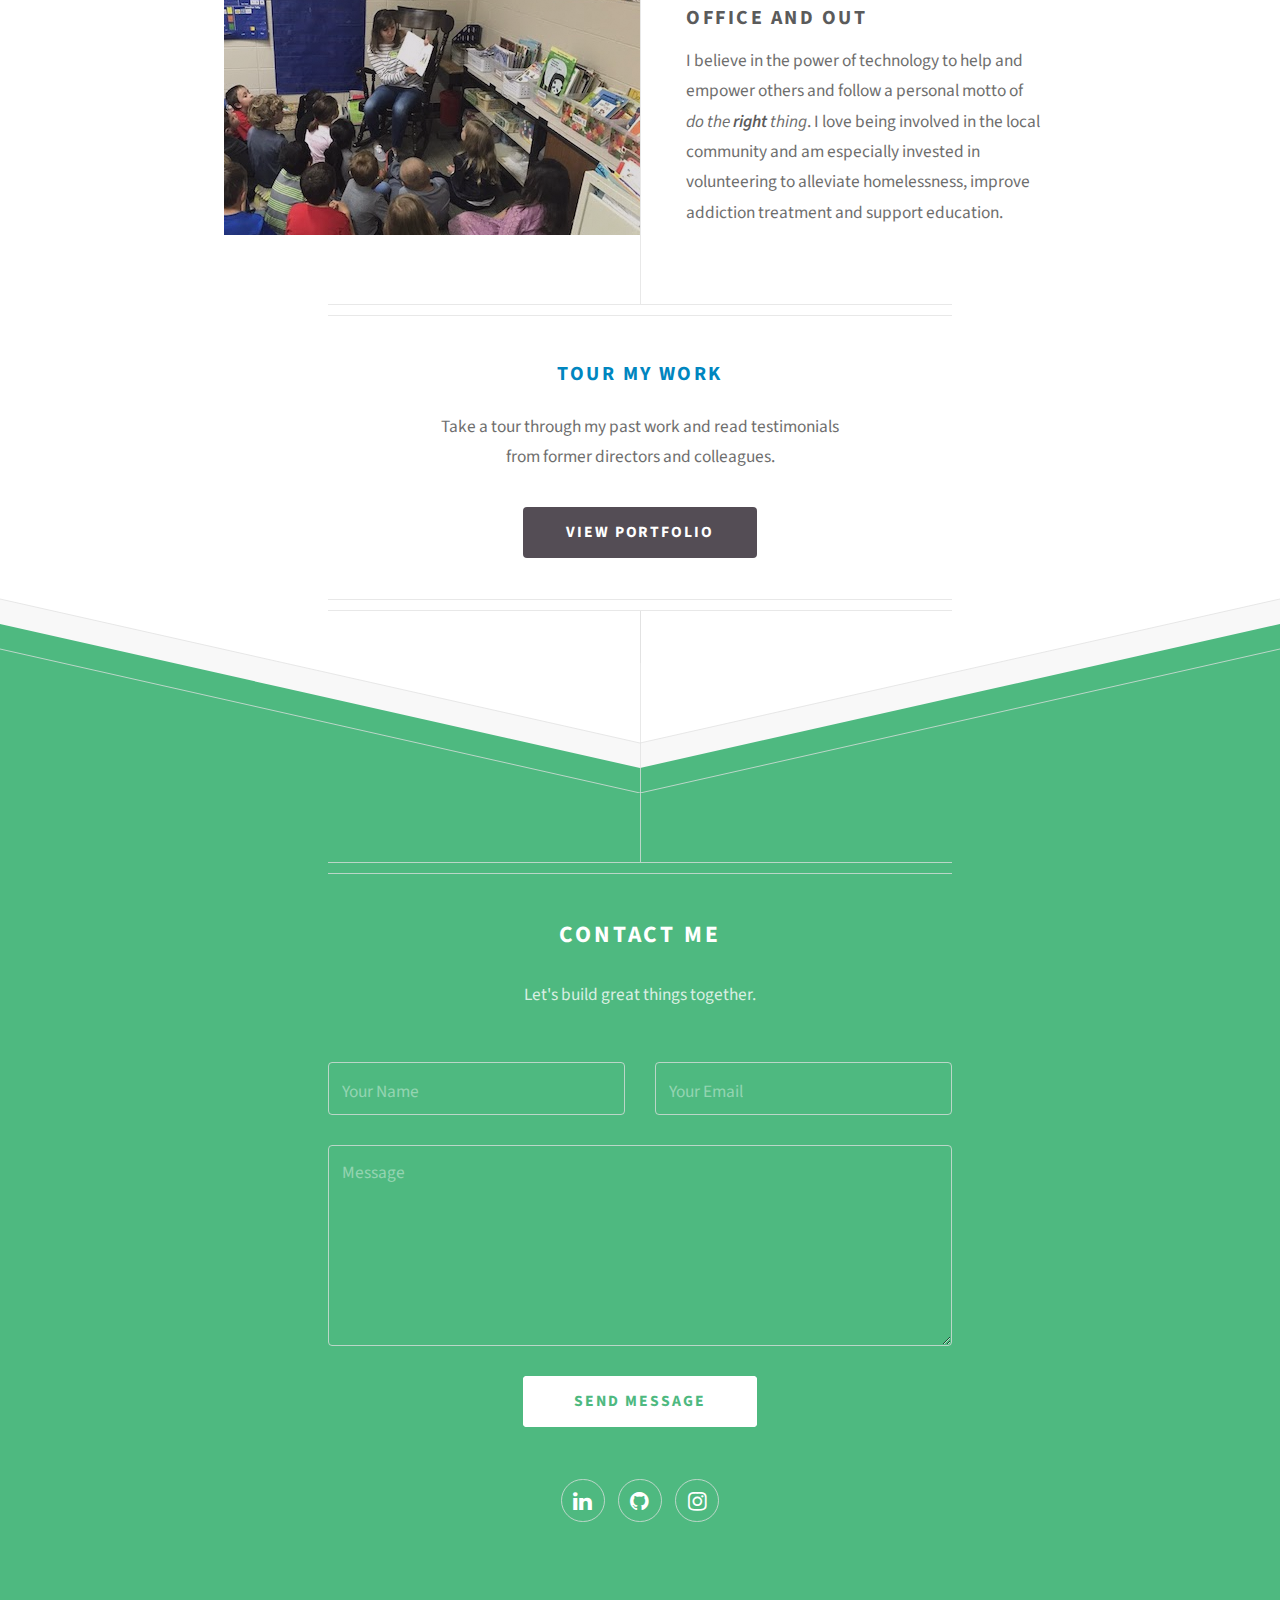
==== commit ae9bb4ec: "updated with new template for portfolio and got base page done" ====
--- a/index.html
+++ b/index.html
@@ -1,206 +1,122 @@
-<!doctype html>
-<!--
-  Material Design Lite
-  Copyright 2015 Google Inc. All rights reserved.
-
-  Licensed under the Apache License, Version 2.0 (the "License");
-  you may not use this file except in compliance with the License.
-  You may obtain a copy of the License at
-
-      https://www.apache.org/licenses/LICENSE-2.0
-
-  Unless required by applicable law or agreed to in writing, software
-  distributed under the License is distributed on an "AS IS" BASIS,
-  WITHOUT WARRANTIES OR CONDITIONS OF ANY KIND, either express or implied.
-  See the License for the specific language governing permissions and
-  limitations under the License
--->
-
-<html lang="en">
-  <head>
-    <meta charset="utf-8">
-    <meta http-equiv="X-UA-Compatible" content="IE=edge">
-    <meta name="description" content="Introducing Lollipop, a sweet new take on Android.">
-    <meta name="viewport" content="width=device-width, initial-scale=1.0, minimum-scale=1.0">
-    <title>Joell Shepperson Portfolio</title>
-
-    <!-- Page styles -->
-    <link rel="stylesheet" href="https://fonts.googleapis.com/css?family=Roboto:regular,bold,italic,thin,light,bolditalic,black,medium&amp;lang=en">
-    <link rel="stylesheet" href="https://fonts.googleapis.com/icon?family=Material+Icons">
-    <link rel="stylesheet" href="https://code.getmdl.io/1.3.0/material.min.css">
-    <link rel="stylesheet" href="styles.css">
-    <style>
-    #view-source {
-      position: fixed;
-      display: block;
-      right: 0;
-      bottom: 0;
-      margin-right: 40px;
-      margin-bottom: 40px;
-      z-index: 900;
-    }
-    </style>
-  </head>
-  <body>
-    <div class="mdl-layout mdl-js-layout mdl-layout--fixed-header">
-
-      <div class="android-header mdl-layout__header mdl-layout__header--waterfall">
-        <div class="mdl-layout__header-row">
-          <span class="android-title mdl-layout-title">
-            <img class="joell-logo-image" src="images/jo-logo.png">
-          </span>
-          <!-- Add spacer, to align navigation to the right in desktop -->
-          <div class="android-header-spacer mdl-layout-spacer"></div>
-          <div class="android-search-box mdl-textfield mdl-js-textfield mdl-textfield--expandable mdl-textfield--floating-label mdl-textfield--align-right mdl-textfield--full-width">
-            <label class="mdl-button mdl-js-button mdl-button--icon" for="search-field">
-
-            </label>
-            <div class="mdl-textfield__expandable-holder">
-              <input class="mdl-textfield__input" type="text" id="search-field">
-            </div>
-          </div>
-          <!-- Navigation -->
-          <div class="android-navigation-container">
-            <nav class="android-navigation mdl-navigation">
-              <a class="mdl-navigation__link mdl-typography--text-uppercase" href="">About</a>
-              <a class="mdl-navigation__link mdl-typography--text-uppercase" href="">Process</a>
-              <a class="mdl-navigation__link mdl-typography--text-uppercase" href="">Testimonials</a>
-              <a class="mdl-navigation__link mdl-typography--text-uppercase" href="">Portfolio</a>
-              <a class="mdl-navigation__link mdl-typography--text-uppercase" href="">Resume</a>
-              <a class="mdl-navigation__link mdl-typography--text-uppercase" href="">Contact</a>
-            </nav>
-          </div>
-          <span class="android-mobile-title mdl-layout-title">
-            <img class="joell-logo-image" src="images/jks.png">
-          </span>
-        </div>
-      </div>
-
-      <div class="android-content mdl-layout__content">
-        <a name="top"></a>
-        <div class="android-be-together-section mdl-typography--text-center">
-          <div class="logo-font android-slogan">Product Lead</div>
-          <div class="logo-font android-sub-slogan">I ship products that make a difference, especially in healthcare.</div>
-        </div>
-
-        <div class="android-customized-section">
-          <div class="android-customized-section-text-center">
-            <p class="mdl-typography--headline mdl-typography--font-thin">
-              My process is rooted in the teachings of Don Norman, Steve Krug, Kent Beck and Ben Horowitz. I excel in balancing business needs with end-user needs to deliver value with every iteration.
-              <br>
-              <a href="" class="mdl-typography--font-regular mdl-typography--text-uppercase android-alt-link">See my process at work</a>
-            </p>
-          </div>
-        </div>
-
-        <div class="android-wear-section">
-          <div class="android-wear-band">
-            <div class="android-wear-band-text">
-              <p class="mdl-typography--headline mdl-typography--font-thin">
-                Bob Loblaw and Peter A Venkman have achieved more for our product growth than we thought possible, thanks to Joell’s unique “Let’s Shepp it!” approach to product management...
-              </p>
-              <p class="mdl-typography--headline mdl-typography--font-thin">
-                Andrew Conklin, Lead App Developer - Origent Data Sciences
-              </p>
-              <p>
-                <a class="mdl-typography--font-regular mdl-typography--text-uppercase android-alt-link" href="">
-                  Read more testimonials&nbsp;
-                </a>
-              </p>
-            </div>
-          </div>
-        </div>
-
-        <div class="android-more-section">
-          <div class="android-section-title mdl-typography--display-1-color-contrast">My work</div>
-          <div class="android-card-container mdl-grid">
-            <div class="mdl-cell mdl-cell--3-col mdl-cell--4-col-tablet mdl-cell--4-col-phone mdl-card mdl-shadow--3dp">
-              <div class="mdl-card__media">
-                <img src="images/more-from-2.png">
-              </div>
-              <div class="mdl-card__title">
-                 <h4 class="mdl-card__title-text">My Research and Artifacts</h4>
-              </div>
-              <div class="mdl-card__supporting-text">
-                <span class="mdl-typography--font-light mdl-typography--subhead">Fast, effecient and explicitely clear communication is a strong-suit of mine. This project contains a sampling of my documentation.</span>
-              </div>
-              <div class="mdl-card__actions">
-                 <a class="android-link mdl-button mdl-js-button mdl-typography--text-uppercase" href="">
-                   View process
-                 </a>
-              </div>
-            </div>
-            <div class="mdl-cell mdl-cell--3-col mdl-cell--4-col-tablet mdl-cell--4-col-phone mdl-card mdl-shadow--3dp">
-              <div class="mdl-card__media">
-                <img src="images/more-from-1.png">
-              </div>
-              <div class="mdl-card__title">
-                 <h4 class="mdl-card__title-text">Research Tool for Neurologists</h4>
-              </div>
-              <div class="mdl-card__supporting-text">
-                <span class="mdl-typography--font-light mdl-typography--subhead">Giving neurologists a new way to visualize patient progression</span>
-              </div>
-              <div class="mdl-card__actions">
-                 <a class="android-link mdl-button mdl-js-button mdl-typography--text-uppercase" href="">
-                   View project
-                 </a>
-              </div>
-            </div>
-            <div class="mdl-cell mdl-cell--3-col mdl-cell--4-col-tablet mdl-cell--4-col-phone mdl-card mdl-shadow--3dp">
-              <div class="mdl-card__media">
-                <img src="images/more-from-4.png">
-              </div>
-              <div class="mdl-card__title">
-                 <h4 class="mdl-card__title-text">AI Symptom Predictor for ALS</h4>
-              </div>
-              <div class="mdl-card__supporting-text">
-                <span class="mdl-typography--font-light mdl-typography--subhead">Incorporating award-winning machine learning algorithms into a symptom prediction tool for Neurologists treating patients with ALS.</span>
-              </div>
-              <div class="mdl-card__actions">
-                 <a class="android-link mdl-button mdl-js-button mdl-typography--text-uppercase" href="">
-                   View project
-                 </a>
-              </div>
-            </div>
-            <div class="mdl-cell mdl-cell--3-col mdl-cell--4-col-tablet mdl-cell--4-col-phone mdl-card mdl-shadow--3dp">
-              <div class="mdl-card__media">
-                <img src="images/more-from-3.png">
-              </div>
-              <div class="mdl-card__title">
-                 <h4 class="mdl-card__title-text">Tracking Drugs in Surgery</h4>
-              </div>
-              <div class="mdl-card__supporting-text">
-                <span class="mdl-typography--font-light mdl-typography--subhead">Anesthesia Check - beta product of Rock Health group, Kit Check Inc., focused on streamlining a manual paper process for tracking medication during surgery.</span>
-              </div>
-              <div class="mdl-card__actions">
-                 <a class="android-link mdl-button mdl-js-button mdl-typography--text-uppercase" href="">
-                   View project
-                 </a>
-              </div>
-            </div>
-          </div>
-        </div>
-
-        <footer class="android-footer mdl-mega-footer">
-          <div class="mdl-mega-footer--top-section">
-            <div class="mdl-mega-footer--left-section">
-              <button class="mdl-mega-footer--social-btn">Insta</button>
-              &nbsp;
-              <button class="mdl-mega-footer--social-btn">LinkedIn</button>
-              &nbsp;
-              <button class="mdl-mega-footer--social-btn">Email</button>
-            </div>
-            <div class="mdl-mega-footer--right-section">
-              <a class="mdl-typography--font-light" href="#top">
-                Back to Top
-                <i class="material-icons">expand_less</i>
-              </a>
-            </div>
-          </div>
-
-        </footer>
-      </div>
-    </div>
-    <script src="https://code.getmdl.io/1.3.0/material.min.js"></script>
-  </body>
-</html>
+<!DOCTYPE HTML>
+<!--
+	Directive by HTML5 UP
+	html5up.net | @ajlkn
+	Free for personal and commercial use under the CCA 3.0 license (html5up.net/license)
+-->
+<html>
+	<head>
+		<title>Joell Shepperson</title>
+		<meta charset="utf-8" />
+		<meta name="viewport" content="width=device-width, initial-scale=1" />
+		<!--[if lte IE 8]><script src="assets/js/ie/html5shiv.js"></script><![endif]-->
+		<link rel="stylesheet" href="assets/css/main.css" />
+		<!--[if lte IE 8]><link rel="stylesheet" href="assets/css/ie8.css" /><![endif]-->
+	</head>
+	<body>
+
+		<!-- Header -->
+			<div id="header">
+				<span class="logo icon fa-stethoscope"></span>
+				<h1>Hi, I'm Joell.</h1>
+				<p>PRODUCT LEAD <span style="color:#ffff00">.</span>  UX-ER  <span style="color:#ffff00">.</span>  HEALTH INNOVATOR</p>
+			</div>
+
+		<!-- Main -->
+			<div id="main">
+
+				<header class="major container 75%">
+					<h2>
+						<span style="color:#0086BF">I ship products</span> that solve tough problems with intuitive solutions
+						<br />
+						 especially in healthcare.
+					</h2>
+				</header>
+
+				<div class="box alt container">
+					<section class="feature left">
+						<span class="image"><img src="images/jo-about-1.jpg" alt="Climbing Virginia Mountains" /></span>
+						<div class="content">
+							<h3>Born in CA <span style="color:#4EB980">|</span> Raised in VA</h3>
+							<p>I graduated Cum Laude from James Madison University in 2008 and completed a Front End Development course at General Assembly in 2016.
+							In addition to formal education, I'm a student of my craft and incorporate the teachings of Steve Krug, Kent Beck and Jim Collins into my work</p>
+						</div>
+					</section>
+					<section class="feature right">
+						<span class="image"><img src="images/jo-about-2.jpg" alt="Relaxing in California" /></span>
+						<div class="content">
+							<h3>I bring teams together</h3>
+							<p>Using my study of psychology, sociology and human communication, I remove barriers to allow a cross-functional team to collaborate more, communicate often and stay Agile and adaptable to change by creating clear KPIs and a sound development process.</p>
+						</div>
+					</section>
+					<section class="feature left">
+						<span class="image"><img src="images/jo-about-3.jpg" alt="Pitching To Tough Critics: 1st Graders" /></span>
+						<div class="content">
+							<h3>My values are the same in office and out</h3>
+							<p>I believe in the power of technology to help and empower others and follow a personal motto of <i>do the <strong>right</strong> thing</i>. I love being involved in the local community and am especially invested in volunteering to alleviate homelessness, improve addiction treatment and support education.</p>
+						</div>
+					</section>
+				</div>
+
+				<footer class="major container 75%">
+					<h3 style="color:#0086BF">Tour my work</h3>
+					<p>Take a tour through my past work and read testimonials <br/>
+						from former directors and colleagues.</p>
+					<ul class="actions">
+						<li><a href="#" class="button">VIEW PORTFOLIO</a></li>
+					</ul>
+				</footer>
+
+			</div>
+
+		<!-- Footer -->
+			<div id="footer">
+				<div class="container 75%">
+
+					<header class="major last">
+						<h2>CONTACT ME</h2>
+					</header>
+
+					<p>Let's build great things together.</p>
+
+					<form method="post" action="#">
+						<div class="row">
+							<div class="6u 12u(mobilep)">
+								<input type="text" name="name" placeholder="Your Name" />
+							</div>
+							<div class="6u 12u(mobilep)">
+								<input type="email" name="email" placeholder="Your Email" />
+							</div>
+						</div>
+						<div class="row">
+							<div class="12u">
+								<textarea name="message" placeholder="Message" rows="6"></textarea>
+							</div>
+						</div>
+						<div class="row">
+							<div class="12u">
+								<ul class="actions">
+									<li><input type="submit" value="Send Message" /></li>
+								</ul>
+							</div>
+						</div>
+					</form>
+
+					<ul class="icons">
+						<li><a href="#" class="icon fa-linkedin"><span class="label">LinkedIn</span></a></li>
+						<li><a href="#" class="icon fa-github"><span class="label">Github</span></a></li>
+						<li><a href="#" class="icon fa-instagram"><span class="label">Instagram</span></a></li>
+					</ul>
+
+				</div>
+			</div>
+
+		<!-- Scripts -->
+			<script src="assets/js/jquery.min.js"></script>
+			<script src="assets/js/skel.min.js"></script>
+			<script src="assets/js/util.js"></script>
+			<!--[if lte IE 8]><script src="assets/js/ie/respond.min.js"></script><![endif]-->
+			<script src="assets/js/main.js"></script>
+
+	</body>
+</html>
--- a/assets/css/main.css
+++ b/assets/css/main.css
@@ -0,0 +1,3128 @@
+@import url("font-awesome.min.css");
+@import url("https://fonts.googleapis.com/css?family=Source+Sans+Pro:300,300italic,400,400italic,600,600italic,700,700italic");
+
+/*
+	Directive by HTML5 UP
+	html5up.net | @ajlkn
+	Free for personal and commercial use under the CCA 3.0 license (html5up.net/license)
+*/
+
+/* Reset */
+
+	html, body, div, span, applet, object, iframe, h1, h2, h3, h4, h5, h6, p, blockquote, pre, a, abbr, acronym, address, big, cite, code, del, dfn, em, img, ins, kbd, q, s, samp, small, strike, strong, sub, sup, tt, var, b, u, i, center, dl, dt, dd, ol, ul, li, fieldset, form, label, legend, table, caption, tbody, tfoot, thead, tr, th, td, article, aside, canvas, details, embed, figure, figcaption, footer, header, hgroup, menu, nav, output, ruby, section, summary, time, mark, audio, video {
+		margin: 0;
+		padding: 0;
+		border: 0;
+		font-size: 100%;
+		font: inherit;
+		vertical-align: baseline;
+	}
+
+	article, aside, details, figcaption, figure, footer, header, hgroup, menu, nav, section {
+		display: block;
+	}
+
+	body {
+		line-height: 1;
+	}
+
+	ol, ul {
+		list-style: none;
+	}
+
+	blockquote, q {
+		quotes: none;
+	}
+
+	blockquote:before, blockquote:after, q:before, q:after {
+		content: '';
+		content: none;
+	}
+
+	table {
+		border-collapse: collapse;
+		border-spacing: 0;
+	}
+
+	body {
+		-webkit-text-size-adjust: none;
+	}
+
+/* Box Model */
+
+	*, *:before, *:after {
+		-moz-box-sizing: border-box;
+		-webkit-box-sizing: border-box;
+		box-sizing: border-box;
+	}
+
+/* Containers */
+
+	.container {
+		margin-left: auto;
+		margin-right: auto;
+	}
+
+	.container.\31 25\25 {
+		width: 100%;
+		max-width: 63.75em;
+		min-width: 51em;
+	}
+
+	.container.\37 5\25 {
+		width: 38.25em;
+	}
+
+	.container.\35 0\25 {
+		width: 25.5em;
+	}
+
+	.container.\32 5\25 {
+		width: 12.75em;
+	}
+
+	.container {
+		width: 51em;
+	}
+
+	@media screen and (max-width: 1680px) {
+
+		.container.\31 25\25 {
+			width: 100%;
+			max-width: 63.75em;
+			min-width: 51em;
+		}
+
+		.container.\37 5\25 {
+			width: 38.25em;
+		}
+
+		.container.\35 0\25 {
+			width: 25.5em;
+		}
+
+		.container.\32 5\25 {
+			width: 12.75em;
+		}
+
+		.container {
+			width: 51em;
+		}
+
+	}
+
+	@media screen and (max-width: 1280px) {
+
+		.container.\31 25\25 {
+			width: 100%;
+			max-width: 60em;
+			min-width: 48em;
+		}
+
+		.container.\37 5\25 {
+			width: 36em;
+		}
+
+		.container.\35 0\25 {
+			width: 24em;
+		}
+
+		.container.\32 5\25 {
+			width: 12em;
+		}
+
+		.container {
+			width: 48em;
+		}
+
+	}
+
+	@media screen and (max-width: 980px) {
+
+		.container.\31 25\25 {
+			width: 100%;
+			max-width: 118.75%;
+			min-width: 95%;
+		}
+
+		.container.\37 5\25 {
+			width: 71.25%;
+		}
+
+		.container.\35 0\25 {
+			width: 47.5%;
+		}
+
+		.container.\32 5\25 {
+			width: 23.75%;
+		}
+
+		.container {
+			width: 95%;
+		}
+
+	}
+
+	@media screen and (max-width: 840px) {
+
+		.container.\31 25\25 {
+			width: 100%;
+			max-width: 118.75%;
+			min-width: 95%;
+		}
+
+		.container.\37 5\25 {
+			width: 71.25%;
+		}
+
+		.container.\35 0\25 {
+			width: 47.5%;
+		}
+
+		.container.\32 5\25 {
+			width: 23.75%;
+		}
+
+		.container {
+			width: 95% !important;
+		}
+
+	}
+
+	@media screen and (max-width: 736px) {
+
+		.container.\31 25\25 {
+			width: 100%;
+			max-width: 112.5%;
+			min-width: 90%;
+		}
+
+		.container.\37 5\25 {
+			width: 67.5%;
+		}
+
+		.container.\35 0\25 {
+			width: 45%;
+		}
+
+		.container.\32 5\25 {
+			width: 22.5%;
+		}
+
+		.container {
+			width: 90% !important;
+		}
+
+	}
+
+	@media screen and (max-width: 480px) {
+
+		.container.\31 25\25 {
+			width: 100%;
+			max-width: 125%;
+			min-width: 100%;
+		}
+
+		.container.\37 5\25 {
+			width: 75%;
+		}
+
+		.container.\35 0\25 {
+			width: 50%;
+		}
+
+		.container.\32 5\25 {
+			width: 25%;
+		}
+
+		.container {
+			width: 100% !important;
+		}
+
+	}
+
+/* Grid */
+
+	.row {
+		border-bottom: solid 1px transparent;
+		-moz-box-sizing: border-box;
+		-webkit-box-sizing: border-box;
+		box-sizing: border-box;
+	}
+
+	.row > * {
+		float: left;
+		-moz-box-sizing: border-box;
+		-webkit-box-sizing: border-box;
+		box-sizing: border-box;
+	}
+
+	.row:after, .row:before {
+		content: '';
+		display: block;
+		clear: both;
+		height: 0;
+	}
+
+	.row.uniform > * > :first-child {
+		margin-top: 0;
+	}
+
+	.row.uniform > * > :last-child {
+		margin-bottom: 0;
+	}
+
+	.row.\30 \25 > * {
+		padding: 0px 0 0 0px;
+	}
+
+	.row.\30 \25 {
+		margin: 0px 0 -1px 0px;
+	}
+
+	.row.uniform.\30 \25 > * {
+		padding: 0px 0 0 0px;
+	}
+
+	.row.uniform.\30 \25 {
+		margin: 0px 0 -1px 0px;
+	}
+
+	.row > * {
+		padding: 30px 0 0 30px;
+	}
+
+	.row {
+		margin: -30px 0 -1px -30px;
+	}
+
+	.row.uniform > * {
+		padding: 30px 0 0 30px;
+	}
+
+	.row.uniform {
+		margin: -30px 0 -1px -30px;
+	}
+
+	.row.\32 00\25 > * {
+		padding: 60px 0 0 60px;
+	}
+
+	.row.\32 00\25 {
+		margin: -60px 0 -1px -60px;
+	}
+
+	.row.uniform.\32 00\25 > * {
+		padding: 60px 0 0 60px;
+	}
+
+	.row.uniform.\32 00\25 {
+		margin: -60px 0 -1px -60px;
+	}
+
+	.row.\31 50\25 > * {
+		padding: 45px 0 0 45px;
+	}
+
+	.row.\31 50\25 {
+		margin: -45px 0 -1px -45px;
+	}
+
+	.row.uniform.\31 50\25 > * {
+		padding: 45px 0 0 45px;
+	}
+
+	.row.uniform.\31 50\25 {
+		margin: -45px 0 -1px -45px;
+	}
+
+	.row.\35 0\25 > * {
+		padding: 15px 0 0 15px;
+	}
+
+	.row.\35 0\25 {
+		margin: -15px 0 -1px -15px;
+	}
+
+	.row.uniform.\35 0\25 > * {
+		padding: 15px 0 0 15px;
+	}
+
+	.row.uniform.\35 0\25 {
+		margin: -15px 0 -1px -15px;
+	}
+
+	.row.\32 5\25 > * {
+		padding: 7.5px 0 0 7.5px;
+	}
+
+	.row.\32 5\25 {
+		margin: -7.5px 0 -1px -7.5px;
+	}
+
+	.row.uniform.\32 5\25 > * {
+		padding: 7.5px 0 0 7.5px;
+	}
+
+	.row.uniform.\32 5\25 {
+		margin: -7.5px 0 -1px -7.5px;
+	}
+
+	.\31 2u, .\31 2u\24 {
+		width: 100%;
+		clear: none;
+		margin-left: 0;
+	}
+
+	.\31 1u, .\31 1u\24 {
+		width: 91.6666666667%;
+		clear: none;
+		margin-left: 0;
+	}
+
+	.\31 0u, .\31 0u\24 {
+		width: 83.3333333333%;
+		clear: none;
+		margin-left: 0;
+	}
+
+	.\39 u, .\39 u\24 {
+		width: 75%;
+		clear: none;
+		margin-left: 0;
+	}
+
+	.\38 u, .\38 u\24 {
+		width: 66.6666666667%;
+		clear: none;
+		margin-left: 0;
+	}
+
+	.\37 u, .\37 u\24 {
+		width: 58.3333333333%;
+		clear: none;
+		margin-left: 0;
+	}
+
+	.\36 u, .\36 u\24 {
+		width: 50%;
+		clear: none;
+		margin-left: 0;
+	}
+
+	.\35 u, .\35 u\24 {
+		width: 41.6666666667%;
+		clear: none;
+		margin-left: 0;
+	}
+
+	.\34 u, .\34 u\24 {
+		width: 33.3333333333%;
+		clear: none;
+		margin-left: 0;
+	}
+
+	.\33 u, .\33 u\24 {
+		width: 25%;
+		clear: none;
+		margin-left: 0;
+	}
+
+	.\32 u, .\32 u\24 {
+		width: 16.6666666667%;
+		clear: none;
+		margin-left: 0;
+	}
+
+	.\31 u, .\31 u\24 {
+		width: 8.3333333333%;
+		clear: none;
+		margin-left: 0;
+	}
+
+	.\31 2u\24 + *,
+	.\31 1u\24 + *,
+	.\31 0u\24 + *,
+	.\39 u\24 + *,
+	.\38 u\24 + *,
+	.\37 u\24 + *,
+	.\36 u\24 + *,
+	.\35 u\24 + *,
+	.\34 u\24 + *,
+	.\33 u\24 + *,
+	.\32 u\24 + *,
+	.\31 u\24 + * {
+		clear: left;
+	}
+
+	.\-11u {
+		margin-left: 91.66667%;
+	}
+
+	.\-10u {
+		margin-left: 83.33333%;
+	}
+
+	.\-9u {
+		margin-left: 75%;
+	}
+
+	.\-8u {
+		margin-left: 66.66667%;
+	}
+
+	.\-7u {
+		margin-left: 58.33333%;
+	}
+
+	.\-6u {
+		margin-left: 50%;
+	}
+
+	.\-5u {
+		margin-left: 41.66667%;
+	}
+
+	.\-4u {
+		margin-left: 33.33333%;
+	}
+
+	.\-3u {
+		margin-left: 25%;
+	}
+
+	.\-2u {
+		margin-left: 16.66667%;
+	}
+
+	.\-1u {
+		margin-left: 8.33333%;
+	}
+
+	@media screen and (max-width: 1680px) {
+
+		.row > * {
+			padding: 30px 0 0 30px;
+		}
+
+		.row {
+			margin: -30px 0 -1px -30px;
+		}
+
+		.row.uniform > * {
+			padding: 30px 0 0 30px;
+		}
+
+		.row.uniform {
+			margin: -30px 0 -1px -30px;
+		}
+
+		.row.\32 00\25 > * {
+			padding: 60px 0 0 60px;
+		}
+
+		.row.\32 00\25 {
+			margin: -60px 0 -1px -60px;
+		}
+
+		.row.uniform.\32 00\25 > * {
+			padding: 60px 0 0 60px;
+		}
+
+		.row.uniform.\32 00\25 {
+			margin: -60px 0 -1px -60px;
+		}
+
+		.row.\31 50\25 > * {
+			padding: 45px 0 0 45px;
+		}
+
+		.row.\31 50\25 {
+			margin: -45px 0 -1px -45px;
+		}
+
+		.row.uniform.\31 50\25 > * {
+			padding: 45px 0 0 45px;
+		}
+
+		.row.uniform.\31 50\25 {
+			margin: -45px 0 -1px -45px;
+		}
+
+		.row.\35 0\25 > * {
+			padding: 15px 0 0 15px;
+		}
+
+		.row.\35 0\25 {
+			margin: -15px 0 -1px -15px;
+		}
+
+		.row.uniform.\35 0\25 > * {
+			padding: 15px 0 0 15px;
+		}
+
+		.row.uniform.\35 0\25 {
+			margin: -15px 0 -1px -15px;
+		}
+
+		.row.\32 5\25 > * {
+			padding: 7.5px 0 0 7.5px;
+		}
+
+		.row.\32 5\25 {
+			margin: -7.5px 0 -1px -7.5px;
+		}
+
+		.row.uniform.\32 5\25 > * {
+			padding: 7.5px 0 0 7.5px;
+		}
+
+		.row.uniform.\32 5\25 {
+			margin: -7.5px 0 -1px -7.5px;
+		}
+
+		.\31 2u\28wide\29, .\31 2u\24\28wide\29 {
+			width: 100%;
+			clear: none;
+			margin-left: 0;
+		}
+
+		.\31 1u\28wide\29, .\31 1u\24\28wide\29 {
+			width: 91.6666666667%;
+			clear: none;
+			margin-left: 0;
+		}
+
+		.\31 0u\28wide\29, .\31 0u\24\28wide\29 {
+			width: 83.3333333333%;
+			clear: none;
+			margin-left: 0;
+		}
+
+		.\39 u\28wide\29, .\39 u\24\28wide\29 {
+			width: 75%;
+			clear: none;
+			margin-left: 0;
+		}
+
+		.\38 u\28wide\29, .\38 u\24\28wide\29 {
+			width: 66.6666666667%;
+			clear: none;
+			margin-left: 0;
+		}
+
+		.\37 u\28wide\29, .\37 u\24\28wide\29 {
+			width: 58.3333333333%;
+			clear: none;
+			margin-left: 0;
+		}
+
+		.\36 u\28wide\29, .\36 u\24\28wide\29 {
+			width: 50%;
+			clear: none;
+			margin-left: 0;
+		}
+
+		.\35 u\28wide\29, .\35 u\24\28wide\29 {
+			width: 41.6666666667%;
+			clear: none;
+			margin-left: 0;
+		}
+
+		.\34 u\28wide\29, .\34 u\24\28wide\29 {
+			width: 33.3333333333%;
+			clear: none;
+			margin-left: 0;
+		}
+
+		.\33 u\28wide\29, .\33 u\24\28wide\29 {
+			width: 25%;
+			clear: none;
+			margin-left: 0;
+		}
+
+		.\32 u\28wide\29, .\32 u\24\28wide\29 {
+			width: 16.6666666667%;
+			clear: none;
+			margin-left: 0;
+		}
+
+		.\31 u\28wide\29, .\31 u\24\28wide\29 {
+			width: 8.3333333333%;
+			clear: none;
+			margin-left: 0;
+		}
+
+		.\31 2u\24\28wide\29 + *,
+		.\31 1u\24\28wide\29 + *,
+		.\31 0u\24\28wide\29 + *,
+		.\39 u\24\28wide\29 + *,
+		.\38 u\24\28wide\29 + *,
+		.\37 u\24\28wide\29 + *,
+		.\36 u\24\28wide\29 + *,
+		.\35 u\24\28wide\29 + *,
+		.\34 u\24\28wide\29 + *,
+		.\33 u\24\28wide\29 + *,
+		.\32 u\24\28wide\29 + *,
+		.\31 u\24\28wide\29 + * {
+			clear: left;
+		}
+
+		.\-11u\28wide\29 {
+			margin-left: 91.66667%;
+		}
+
+		.\-10u\28wide\29 {
+			margin-left: 83.33333%;
+		}
+
+		.\-9u\28wide\29 {
+			margin-left: 75%;
+		}
+
+		.\-8u\28wide\29 {
+			margin-left: 66.66667%;
+		}
+
+		.\-7u\28wide\29 {
+			margin-left: 58.33333%;
+		}
+
+		.\-6u\28wide\29 {
+			margin-left: 50%;
+		}
+
+		.\-5u\28wide\29 {
+			margin-left: 41.66667%;
+		}
+
+		.\-4u\28wide\29 {
+			margin-left: 33.33333%;
+		}
+
+		.\-3u\28wide\29 {
+			margin-left: 25%;
+		}
+
+		.\-2u\28wide\29 {
+			margin-left: 16.66667%;
+		}
+
+		.\-1u\28wide\29 {
+			margin-left: 8.33333%;
+		}
+
+	}
+
+	@media screen and (max-width: 1280px) {
+
+		.row > * {
+			padding: 30px 0 0 30px;
+		}
+
+		.row {
+			margin: -30px 0 -1px -30px;
+		}
+
+		.row.uniform > * {
+			padding: 30px 0 0 30px;
+		}
+
+		.row.uniform {
+			margin: -30px 0 -1px -30px;
+		}
+
+		.row.\32 00\25 > * {
+			padding: 60px 0 0 60px;
+		}
+
+		.row.\32 00\25 {
+			margin: -60px 0 -1px -60px;
+		}
+
+		.row.uniform.\32 00\25 > * {
+			padding: 60px 0 0 60px;
+		}
+
+		.row.uniform.\32 00\25 {
+			margin: -60px 0 -1px -60px;
+		}
+
+		.row.\31 50\25 > * {
+			padding: 45px 0 0 45px;
+		}
+
+		.row.\31 50\25 {
+			margin: -45px 0 -1px -45px;
+		}
+
+		.row.uniform.\31 50\25 > * {
+			padding: 45px 0 0 45px;
+		}
+
+		.row.uniform.\31 50\25 {
+			margin: -45px 0 -1px -45px;
+		}
+
+		.row.\35 0\25 > * {
+			padding: 15px 0 0 15px;
+		}
+
+		.row.\35 0\25 {
+			margin: -15px 0 -1px -15px;
+		}
+
+		.row.uniform.\35 0\25 > * {
+			padding: 15px 0 0 15px;
+		}
+
+		.row.uniform.\35 0\25 {
+			margin: -15px 0 -1px -15px;
+		}
+
+		.row.\32 5\25 > * {
+			padding: 7.5px 0 0 7.5px;
+		}
+
+		.row.\32 5\25 {
+			margin: -7.5px 0 -1px -7.5px;
+		}
+
+		.row.uniform.\32 5\25 > * {
+			padding: 7.5px 0 0 7.5px;
+		}
+
+		.row.uniform.\32 5\25 {
+			margin: -7.5px 0 -1px -7.5px;
+		}
+
+		.\31 2u\28normal\29, .\31 2u\24\28normal\29 {
+			width: 100%;
+			clear: none;
+			margin-left: 0;
+		}
+
+		.\31 1u\28normal\29, .\31 1u\24\28normal\29 {
+			width: 91.6666666667%;
+			clear: none;
+			margin-left: 0;
+		}
+
+		.\31 0u\28normal\29, .\31 0u\24\28normal\29 {
+			width: 83.3333333333%;
+			clear: none;
+			margin-left: 0;
+		}
+
+		.\39 u\28normal\29, .\39 u\24\28normal\29 {
+			width: 75%;
+			clear: none;
+			margin-left: 0;
+		}
+
+		.\38 u\28normal\29, .\38 u\24\28normal\29 {
+			width: 66.6666666667%;
+			clear: none;
+			margin-left: 0;
+		}
+
+		.\37 u\28normal\29, .\37 u\24\28normal\29 {
+			width: 58.3333333333%;
+			clear: none;
+			margin-left: 0;
+		}
+
+		.\36 u\28normal\29, .\36 u\24\28normal\29 {
+			width: 50%;
+			clear: none;
+			margin-left: 0;
+		}
+
+		.\35 u\28normal\29, .\35 u\24\28normal\29 {
+			width: 41.6666666667%;
+			clear: none;
+			margin-left: 0;
+		}
+
+		.\34 u\28normal\29, .\34 u\24\28normal\29 {
+			width: 33.3333333333%;
+			clear: none;
+			margin-left: 0;
+		}
+
+		.\33 u\28normal\29, .\33 u\24\28normal\29 {
+			width: 25%;
+			clear: none;
+			margin-left: 0;
+		}
+
+		.\32 u\28normal\29, .\32 u\24\28normal\29 {
+			width: 16.6666666667%;
+			clear: none;
+			margin-left: 0;
+		}
+
+		.\31 u\28normal\29, .\31 u\24\28normal\29 {
+			width: 8.3333333333%;
+			clear: none;
+			margin-left: 0;
+		}
+
+		.\31 2u\24\28normal\29 + *,
+		.\31 1u\24\28normal\29 + *,
+		.\31 0u\24\28normal\29 + *,
+		.\39 u\24\28normal\29 + *,
+		.\38 u\24\28normal\29 + *,
+		.\37 u\24\28normal\29 + *,
+		.\36 u\24\28normal\29 + *,
+		.\35 u\24\28normal\29 + *,
+		.\34 u\24\28normal\29 + *,
+		.\33 u\24\28normal\29 + *,
+		.\32 u\24\28normal\29 + *,
+		.\31 u\24\28normal\29 + * {
+			clear: left;
+		}
+
+		.\-11u\28normal\29 {
+			margin-left: 91.66667%;
+		}
+
+		.\-10u\28normal\29 {
+			margin-left: 83.33333%;
+		}
+
+		.\-9u\28normal\29 {
+			margin-left: 75%;
+		}
+
+		.\-8u\28normal\29 {
+			margin-left: 66.66667%;
+		}
+
+		.\-7u\28normal\29 {
+			margin-left: 58.33333%;
+		}
+
+		.\-6u\28normal\29 {
+			margin-left: 50%;
+		}
+
+		.\-5u\28normal\29 {
+			margin-left: 41.66667%;
+		}
+
+		.\-4u\28normal\29 {
+			margin-left: 33.33333%;
+		}
+
+		.\-3u\28normal\29 {
+			margin-left: 25%;
+		}
+
+		.\-2u\28normal\29 {
+			margin-left: 16.66667%;
+		}
+
+		.\-1u\28normal\29 {
+			margin-left: 8.33333%;
+		}
+
+	}
+
+	@media screen and (max-width: 980px) {
+
+		.row > * {
+			padding: 30px 0 0 30px;
+		}
+
+		.row {
+			margin: -30px 0 -1px -30px;
+		}
+
+		.row.uniform > * {
+			padding: 30px 0 0 30px;
+		}
+
+		.row.uniform {
+			margin: -30px 0 -1px -30px;
+		}
+
+		.row.\32 00\25 > * {
+			padding: 60px 0 0 60px;
+		}
+
+		.row.\32 00\25 {
+			margin: -60px 0 -1px -60px;
+		}
+
+		.row.uniform.\32 00\25 > * {
+			padding: 60px 0 0 60px;
+		}
+
+		.row.uniform.\32 00\25 {
+			margin: -60px 0 -1px -60px;
+		}
+
+		.row.\31 50\25 > * {
+			padding: 45px 0 0 45px;
+		}
+
+		.row.\31 50\25 {
+			margin: -45px 0 -1px -45px;
+		}
+
+		.row.uniform.\31 50\25 > * {
+			padding: 45px 0 0 45px;
+		}
+
+		.row.uniform.\31 50\25 {
+			margin: -45px 0 -1px -45px;
+		}
+
+		.row.\35 0\25 > * {
+			padding: 15px 0 0 15px;
+		}
+
+		.row.\35 0\25 {
+			margin: -15px 0 -1px -15px;
+		}
+
+		.row.uniform.\35 0\25 > * {
+			padding: 15px 0 0 15px;
+		}
+
+		.row.uniform.\35 0\25 {
+			margin: -15px 0 -1px -15px;
+		}
+
+		.row.\32 5\25 > * {
+			padding: 7.5px 0 0 7.5px;
+		}
+
+		.row.\32 5\25 {
+			margin: -7.5px 0 -1px -7.5px;
+		}
+
+		.row.uniform.\32 5\25 > * {
+			padding: 7.5px 0 0 7.5px;
+		}
+
+		.row.uniform.\32 5\25 {
+			margin: -7.5px 0 -1px -7.5px;
+		}
+
+		.\31 2u\28narrow\29, .\31 2u\24\28narrow\29 {
+			width: 100%;
+			clear: none;
+			margin-left: 0;
+		}
+
+		.\31 1u\28narrow\29, .\31 1u\24\28narrow\29 {
+			width: 91.6666666667%;
+			clear: none;
+			margin-left: 0;
+		}
+
+		.\31 0u\28narrow\29, .\31 0u\24\28narrow\29 {
+			width: 83.3333333333%;
+			clear: none;
+			margin-left: 0;
+		}
+
+		.\39 u\28narrow\29, .\39 u\24\28narrow\29 {
+			width: 75%;
+			clear: none;
+			margin-left: 0;
+		}
+
+		.\38 u\28narrow\29, .\38 u\24\28narrow\29 {
+			width: 66.6666666667%;
+			clear: none;
+			margin-left: 0;
+		}
+
+		.\37 u\28narrow\29, .\37 u\24\28narrow\29 {
+			width: 58.3333333333%;
+			clear: none;
+			margin-left: 0;
+		}
+
+		.\36 u\28narrow\29, .\36 u\24\28narrow\29 {
+			width: 50%;
+			clear: none;
+			margin-left: 0;
+		}
+
+		.\35 u\28narrow\29, .\35 u\24\28narrow\29 {
+			width: 41.6666666667%;
+			clear: none;
+			margin-left: 0;
+		}
+
+		.\34 u\28narrow\29, .\34 u\24\28narrow\29 {
+			width: 33.3333333333%;
+			clear: none;
+			margin-left: 0;
+		}
+
+		.\33 u\28narrow\29, .\33 u\24\28narrow\29 {
+			width: 25%;
+			clear: none;
+			margin-left: 0;
+		}
+
+		.\32 u\28narrow\29, .\32 u\24\28narrow\29 {
+			width: 16.6666666667%;
+			clear: none;
+			margin-left: 0;
+		}
+
+		.\31 u\28narrow\29, .\31 u\24\28narrow\29 {
+			width: 8.3333333333%;
+			clear: none;
+			margin-left: 0;
+		}
+
+		.\31 2u\24\28narrow\29 + *,
+		.\31 1u\24\28narrow\29 + *,
+		.\31 0u\24\28narrow\29 + *,
+		.\39 u\24\28narrow\29 + *,
+		.\38 u\24\28narrow\29 + *,
+		.\37 u\24\28narrow\29 + *,
+		.\36 u\24\28narrow\29 + *,
+		.\35 u\24\28narrow\29 + *,
+		.\34 u\24\28narrow\29 + *,
+		.\33 u\24\28narrow\29 + *,
+		.\32 u\24\28narrow\29 + *,
+		.\31 u\24\28narrow\29 + * {
+			clear: left;
+		}
+
+		.\-11u\28narrow\29 {
+			margin-left: 91.66667%;
+		}
+
+		.\-10u\28narrow\29 {
+			margin-left: 83.33333%;
+		}
+
+		.\-9u\28narrow\29 {
+			margin-left: 75%;
+		}
+
+		.\-8u\28narrow\29 {
+			margin-left: 66.66667%;
+		}
+
+		.\-7u\28narrow\29 {
+			margin-left: 58.33333%;
+		}
+
+		.\-6u\28narrow\29 {
+			margin-left: 50%;
+		}
+
+		.\-5u\28narrow\29 {
+			margin-left: 41.66667%;
+		}
+
+		.\-4u\28narrow\29 {
+			margin-left: 33.33333%;
+		}
+
+		.\-3u\28narrow\29 {
+			margin-left: 25%;
+		}
+
+		.\-2u\28narrow\29 {
+			margin-left: 16.66667%;
+		}
+
+		.\-1u\28narrow\29 {
+			margin-left: 8.33333%;
+		}
+
+	}
+
+	@media screen and (max-width: 840px) {
+
+		.row > * {
+			padding: 20px 0 0 20px;
+		}
+
+		.row {
+			margin: -20px 0 -1px -20px;
+		}
+
+		.row.uniform > * {
+			padding: 20px 0 0 20px;
+		}
+
+		.row.uniform {
+			margin: -20px 0 -1px -20px;
+		}
+
+		.row.\32 00\25 > * {
+			padding: 40px 0 0 40px;
+		}
+
+		.row.\32 00\25 {
+			margin: -40px 0 -1px -40px;
+		}
+
+		.row.uniform.\32 00\25 > * {
+			padding: 40px 0 0 40px;
+		}
+
+		.row.uniform.\32 00\25 {
+			margin: -40px 0 -1px -40px;
+		}
+
+		.row.\31 50\25 > * {
+			padding: 30px 0 0 30px;
+		}
+
+		.row.\31 50\25 {
+			margin: -30px 0 -1px -30px;
+		}
+
+		.row.uniform.\31 50\25 > * {
+			padding: 30px 0 0 30px;
+		}
+
+		.row.uniform.\31 50\25 {
+			margin: -30px 0 -1px -30px;
+		}
+
+		.row.\35 0\25 > * {
+			padding: 10px 0 0 10px;
+		}
+
+		.row.\35 0\25 {
+			margin: -10px 0 -1px -10px;
+		}
+
+		.row.uniform.\35 0\25 > * {
+			padding: 10px 0 0 10px;
+		}
+
+		.row.uniform.\35 0\25 {
+			margin: -10px 0 -1px -10px;
+		}
+
+		.row.\32 5\25 > * {
+			padding: 5px 0 0 5px;
+		}
+
+		.row.\32 5\25 {
+			margin: -5px 0 -1px -5px;
+		}
+
+		.row.uniform.\32 5\25 > * {
+			padding: 5px 0 0 5px;
+		}
+
+		.row.uniform.\32 5\25 {
+			margin: -5px 0 -1px -5px;
+		}
+
+		.\31 2u\28narrower\29, .\31 2u\24\28narrower\29 {
+			width: 100%;
+			clear: none;
+			margin-left: 0;
+		}
+
+		.\31 1u\28narrower\29, .\31 1u\24\28narrower\29 {
+			width: 91.6666666667%;
+			clear: none;
+			margin-left: 0;
+		}
+
+		.\31 0u\28narrower\29, .\31 0u\24\28narrower\29 {
+			width: 83.3333333333%;
+			clear: none;
+			margin-left: 0;
+		}
+
+		.\39 u\28narrower\29, .\39 u\24\28narrower\29 {
+			width: 75%;
+			clear: none;
+			margin-left: 0;
+		}
+
+		.\38 u\28narrower\29, .\38 u\24\28narrower\29 {
+			width: 66.6666666667%;
+			clear: none;
+			margin-left: 0;
+		}
+
+		.\37 u\28narrower\29, .\37 u\24\28narrower\29 {
+			width: 58.3333333333%;
+			clear: none;
+			margin-left: 0;
+		}
+
+		.\36 u\28narrower\29, .\36 u\24\28narrower\29 {
+			width: 50%;
+			clear: none;
+			margin-left: 0;
+		}
+
+		.\35 u\28narrower\29, .\35 u\24\28narrower\29 {
+			width: 41.6666666667%;
+			clear: none;
+			margin-left: 0;
+		}
+
+		.\34 u\28narrower\29, .\34 u\24\28narrower\29 {
+			width: 33.3333333333%;
+			clear: none;
+			margin-left: 0;
+		}
+
+		.\33 u\28narrower\29, .\33 u\24\28narrower\29 {
+			width: 25%;
+			clear: none;
+			margin-left: 0;
+		}
+
+		.\32 u\28narrower\29, .\32 u\24\28narrower\29 {
+			width: 16.6666666667%;
+			clear: none;
+			margin-left: 0;
+		}
+
+		.\31 u\28narrower\29, .\31 u\24\28narrower\29 {
+			width: 8.3333333333%;
+			clear: none;
+			margin-left: 0;
+		}
+
+		.\31 2u\24\28narrower\29 + *,
+		.\31 1u\24\28narrower\29 + *,
+		.\31 0u\24\28narrower\29 + *,
+		.\39 u\24\28narrower\29 + *,
+		.\38 u\24\28narrower\29 + *,
+		.\37 u\24\28narrower\29 + *,
+		.\36 u\24\28narrower\29 + *,
+		.\35 u\24\28narrower\29 + *,
+		.\34 u\24\28narrower\29 + *,
+		.\33 u\24\28narrower\29 + *,
+		.\32 u\24\28narrower\29 + *,
+		.\31 u\24\28narrower\29 + * {
+			clear: left;
+		}
+
+		.\-11u\28narrower\29 {
+			margin-left: 91.66667%;
+		}
+
+		.\-10u\28narrower\29 {
+			margin-left: 83.33333%;
+		}
+
+		.\-9u\28narrower\29 {
+			margin-left: 75%;
+		}
+
+		.\-8u\28narrower\29 {
+			margin-left: 66.66667%;
+		}
+
+		.\-7u\28narrower\29 {
+			margin-left: 58.33333%;
+		}
+
+		.\-6u\28narrower\29 {
+			margin-left: 50%;
+		}
+
+		.\-5u\28narrower\29 {
+			margin-left: 41.66667%;
+		}
+
+		.\-4u\28narrower\29 {
+			margin-left: 33.33333%;
+		}
+
+		.\-3u\28narrower\29 {
+			margin-left: 25%;
+		}
+
+		.\-2u\28narrower\29 {
+			margin-left: 16.66667%;
+		}
+
+		.\-1u\28narrower\29 {
+			margin-left: 8.33333%;
+		}
+
+	}
+
+	@media screen and (max-width: 736px) {
+
+		.row > * {
+			padding: 20px 0 0 20px;
+		}
+
+		.row {
+			margin: -20px 0 -1px -20px;
+		}
+
+		.row.uniform > * {
+			padding: 20px 0 0 20px;
+		}
+
+		.row.uniform {
+			margin: -20px 0 -1px -20px;
+		}
+
+		.row.\32 00\25 > * {
+			padding: 40px 0 0 40px;
+		}
+
+		.row.\32 00\25 {
+			margin: -40px 0 -1px -40px;
+		}
+
+		.row.uniform.\32 00\25 > * {
+			padding: 40px 0 0 40px;
+		}
+
+		.row.uniform.\32 00\25 {
+			margin: -40px 0 -1px -40px;
+		}
+
+		.row.\31 50\25 > * {
+			padding: 30px 0 0 30px;
+		}
+
+		.row.\31 50\25 {
+			margin: -30px 0 -1px -30px;
+		}
+
+		.row.uniform.\31 50\25 > * {
+			padding: 30px 0 0 30px;
+		}
+
+		.row.uniform.\31 50\25 {
+			margin: -30px 0 -1px -30px;
+		}
+
+		.row.\35 0\25 > * {
+			padding: 10px 0 0 10px;
+		}
+
+		.row.\35 0\25 {
+			margin: -10px 0 -1px -10px;
+		}
+
+		.row.uniform.\35 0\25 > * {
+			padding: 10px 0 0 10px;
+		}
+
+		.row.uniform.\35 0\25 {
+			margin: -10px 0 -1px -10px;
+		}
+
+		.row.\32 5\25 > * {
+			padding: 5px 0 0 5px;
+		}
+
+		.row.\32 5\25 {
+			margin: -5px 0 -1px -5px;
+		}
+
+		.row.uniform.\32 5\25 > * {
+			padding: 5px 0 0 5px;
+		}
+
+		.row.uniform.\32 5\25 {
+			margin: -5px 0 -1px -5px;
+		}
+
+		.\31 2u\28mobile\29, .\31 2u\24\28mobile\29 {
+			width: 100%;
+			clear: none;
+			margin-left: 0;
+		}
+
+		.\31 1u\28mobile\29, .\31 1u\24\28mobile\29 {
+			width: 91.6666666667%;
+			clear: none;
+			margin-left: 0;
+		}
+
+		.\31 0u\28mobile\29, .\31 0u\24\28mobile\29 {
+			width: 83.3333333333%;
+			clear: none;
+			margin-left: 0;
+		}
+
+		.\39 u\28mobile\29, .\39 u\24\28mobile\29 {
+			width: 75%;
+			clear: none;
+			margin-left: 0;
+		}
+
+		.\38 u\28mobile\29, .\38 u\24\28mobile\29 {
+			width: 66.6666666667%;
+			clear: none;
+			margin-left: 0;
+		}
+
+		.\37 u\28mobile\29, .\37 u\24\28mobile\29 {
+			width: 58.3333333333%;
+			clear: none;
+			margin-left: 0;
+		}
+
+		.\36 u\28mobile\29, .\36 u\24\28mobile\29 {
+			width: 50%;
+			clear: none;
+			margin-left: 0;
+		}
+
+		.\35 u\28mobile\29, .\35 u\24\28mobile\29 {
+			width: 41.6666666667%;
+			clear: none;
+			margin-left: 0;
+		}
+
+		.\34 u\28mobile\29, .\34 u\24\28mobile\29 {
+			width: 33.3333333333%;
+			clear: none;
+			margin-left: 0;
+		}
+
+		.\33 u\28mobile\29, .\33 u\24\28mobile\29 {
+			width: 25%;
+			clear: none;
+			margin-left: 0;
+		}
+
+		.\32 u\28mobile\29, .\32 u\24\28mobile\29 {
+			width: 16.6666666667%;
+			clear: none;
+			margin-left: 0;
+		}
+
+		.\31 u\28mobile\29, .\31 u\24\28mobile\29 {
+			width: 8.3333333333%;
+			clear: none;
+			margin-left: 0;
+		}
+
+		.\31 2u\24\28mobile\29 + *,
+		.\31 1u\24\28mobile\29 + *,
+		.\31 0u\24\28mobile\29 + *,
+		.\39 u\24\28mobile\29 + *,
+		.\38 u\24\28mobile\29 + *,
+		.\37 u\24\28mobile\29 + *,
+		.\36 u\24\28mobile\29 + *,
+		.\35 u\24\28mobile\29 + *,
+		.\34 u\24\28mobile\29 + *,
+		.\33 u\24\28mobile\29 + *,
+		.\32 u\24\28mobile\29 + *,
+		.\31 u\24\28mobile\29 + * {
+			clear: left;
+		}
+
+		.\-11u\28mobile\29 {
+			margin-left: 91.66667%;
+		}
+
+		.\-10u\28mobile\29 {
+			margin-left: 83.33333%;
+		}
+
+		.\-9u\28mobile\29 {
+			margin-left: 75%;
+		}
+
+		.\-8u\28mobile\29 {
+			margin-left: 66.66667%;
+		}
+
+		.\-7u\28mobile\29 {
+			margin-left: 58.33333%;
+		}
+
+		.\-6u\28mobile\29 {
+			margin-left: 50%;
+		}
+
+		.\-5u\28mobile\29 {
+			margin-left: 41.66667%;
+		}
+
+		.\-4u\28mobile\29 {
+			margin-left: 33.33333%;
+		}
+
+		.\-3u\28mobile\29 {
+			margin-left: 25%;
+		}
+
+		.\-2u\28mobile\29 {
+			margin-left: 16.66667%;
+		}
+
+		.\-1u\28mobile\29 {
+			margin-left: 8.33333%;
+		}
+
+	}
+
+	@media screen and (max-width: 480px) {
+
+		.row > * {
+			padding: 20px 0 0 20px;
+		}
+
+		.row {
+			margin: -20px 0 -1px -20px;
+		}
+
+		.row.uniform > * {
+			padding: 20px 0 0 20px;
+		}
+
+		.row.uniform {
+			margin: -20px 0 -1px -20px;
+		}
+
+		.row.\32 00\25 > * {
+			padding: 40px 0 0 40px;
+		}
+
+		.row.\32 00\25 {
+			margin: -40px 0 -1px -40px;
+		}
+
+		.row.uniform.\32 00\25 > * {
+			padding: 40px 0 0 40px;
+		}
+
+		.row.uniform.\32 00\25 {
+			margin: -40px 0 -1px -40px;
+		}
+
+		.row.\31 50\25 > * {
+			padding: 30px 0 0 30px;
+		}
+
+		.row.\31 50\25 {
+			margin: -30px 0 -1px -30px;
+		}
+
+		.row.uniform.\31 50\25 > * {
+			padding: 30px 0 0 30px;
+		}
+
+		.row.uniform.\31 50\25 {
+			margin: -30px 0 -1px -30px;
+		}
+
+		.row.\35 0\25 > * {
+			padding: 10px 0 0 10px;
+		}
+
+		.row.\35 0\25 {
+			margin: -10px 0 -1px -10px;
+		}
+
+		.row.uniform.\35 0\25 > * {
+			padding: 10px 0 0 10px;
+		}
+
+		.row.uniform.\35 0\25 {
+			margin: -10px 0 -1px -10px;
+		}
+
+		.row.\32 5\25 > * {
+			padding: 5px 0 0 5px;
+		}
+
+		.row.\32 5\25 {
+			margin: -5px 0 -1px -5px;
+		}
+
+		.row.uniform.\32 5\25 > * {
+			padding: 5px 0 0 5px;
+		}
+
+		.row.uniform.\32 5\25 {
+			margin: -5px 0 -1px -5px;
+		}
+
+		.\31 2u\28mobilep\29, .\31 2u\24\28mobilep\29 {
+			width: 100%;
+			clear: none;
+			margin-left: 0;
+		}
+
+		.\31 1u\28mobilep\29, .\31 1u\24\28mobilep\29 {
+			width: 91.6666666667%;
+			clear: none;
+			margin-left: 0;
+		}
+
+		.\31 0u\28mobilep\29, .\31 0u\24\28mobilep\29 {
+			width: 83.3333333333%;
+			clear: none;
+			margin-left: 0;
+		}
+
+		.\39 u\28mobilep\29, .\39 u\24\28mobilep\29 {
+			width: 75%;
+			clear: none;
+			margin-left: 0;
+		}
+
+		.\38 u\28mobilep\29, .\38 u\24\28mobilep\29 {
+			width: 66.6666666667%;
+			clear: none;
+			margin-left: 0;
+		}
+
+		.\37 u\28mobilep\29, .\37 u\24\28mobilep\29 {
+			width: 58.3333333333%;
+			clear: none;
+			margin-left: 0;
+		}
+
+		.\36 u\28mobilep\29, .\36 u\24\28mobilep\29 {
+			width: 50%;
+			clear: none;
+			margin-left: 0;
+		}
+
+		.\35 u\28mobilep\29, .\35 u\24\28mobilep\29 {
+			width: 41.6666666667%;
+			clear: none;
+			margin-left: 0;
+		}
+
+		.\34 u\28mobilep\29, .\34 u\24\28mobilep\29 {
+			width: 33.3333333333%;
+			clear: none;
+			margin-left: 0;
+		}
+
+		.\33 u\28mobilep\29, .\33 u\24\28mobilep\29 {
+			width: 25%;
+			clear: none;
+			margin-left: 0;
+		}
+
+		.\32 u\28mobilep\29, .\32 u\24\28mobilep\29 {
+			width: 16.6666666667%;
+			clear: none;
+			margin-left: 0;
+		}
+
+		.\31 u\28mobilep\29, .\31 u\24\28mobilep\29 {
+			width: 8.3333333333%;
+			clear: none;
+			margin-left: 0;
+		}
+
+		.\31 2u\24\28mobilep\29 + *,
+		.\31 1u\24\28mobilep\29 + *,
+		.\31 0u\24\28mobilep\29 + *,
+		.\39 u\24\28mobilep\29 + *,
+		.\38 u\24\28mobilep\29 + *,
+		.\37 u\24\28mobilep\29 + *,
+		.\36 u\24\28mobilep\29 + *,
+		.\35 u\24\28mobilep\29 + *,
+		.\34 u\24\28mobilep\29 + *,
+		.\33 u\24\28mobilep\29 + *,
+		.\32 u\24\28mobilep\29 + *,
+		.\31 u\24\28mobilep\29 + * {
+			clear: left;
+		}
+
+		.\-11u\28mobilep\29 {
+			margin-left: 91.66667%;
+		}
+
+		.\-10u\28mobilep\29 {
+			margin-left: 83.33333%;
+		}
+
+		.\-9u\28mobilep\29 {
+			margin-left: 75%;
+		}
+
+		.\-8u\28mobilep\29 {
+			margin-left: 66.66667%;
+		}
+
+		.\-7u\28mobilep\29 {
+			margin-left: 58.33333%;
+		}
+
+		.\-6u\28mobilep\29 {
+			margin-left: 50%;
+		}
+
+		.\-5u\28mobilep\29 {
+			margin-left: 41.66667%;
+		}
+
+		.\-4u\28mobilep\29 {
+			margin-left: 33.33333%;
+		}
+
+		.\-3u\28mobilep\29 {
+			margin-left: 25%;
+		}
+
+		.\-2u\28mobilep\29 {
+			margin-left: 16.66667%;
+		}
+
+		.\-1u\28mobilep\29 {
+			margin-left: 8.33333%;
+		}
+
+	}
+
+/* Basic */
+
+	html, body {
+		height: 100%;
+	}
+
+	body {
+		background: #ffffff;
+	}
+
+		body.is-loading * {
+			-moz-transition: none !important;
+			-webkit-transition: none !important;
+			-ms-transition: none !important;
+			transition: none !important;
+			-moz-animation: none !important;
+			-webkit-animation: none !important;
+			-ms-animation: none !important;
+			animation: none !important;
+		}
+
+	body, input, select, textarea {
+		color: #6e6e6e;
+		font-family: 'Source Sans Pro', sans-serif;
+		font-size: 16pt;
+		font-weight: 400;
+		line-height: 1.75em;
+	}
+
+	a {
+		-moz-transition: color 0.2s ease-in-out, border-bottom-color 0.2s ease-in-out;
+		-webkit-transition: color 0.2s ease-in-out, border-bottom-color 0.2s ease-in-out;
+		-ms-transition: color 0.2s ease-in-out, border-bottom-color 0.2s ease-in-out;
+		transition: color 0.2s ease-in-out, border-bottom-color 0.2s ease-in-out;
+		border-bottom: dotted 1px;
+		color: #4eb980;
+		text-decoration: none;
+	}
+
+		a:hover {
+			border-bottom-color: transparent;
+		}
+
+	strong, b {
+		font-weight: 600;
+		color: #5b5b5b;
+	}
+
+	em, i {
+		font-style: italic;
+	}
+
+	p, ul, ol, dl, table, blockquote, form {
+		margin: 0 0 2em 0;
+	}
+
+	h1, h2, h3, h4, h5, h6 {
+		color: #5b5b5b;
+		font-weight: 700;
+		letter-spacing: 0.125em;
+		line-height: 1.75em;
+		margin-bottom: 1em;
+		text-transform: uppercase;
+		text-align: center;
+	}
+
+		h1 a, h2 a, h3 a, h4 a, h5 a, h6 a {
+			color: inherit;
+			text-decoration: none;
+		}
+
+	h2 {
+		font-size: 1.75em;
+	}
+
+	h3 {
+		font-size: 1.5em;
+	}
+
+	sub {
+		font-size: 0.8em;
+		position: relative;
+		top: 0.5em;
+	}
+
+	sup {
+		font-size: 0.8em;
+		position: relative;
+		top: -0.5em;
+	}
+
+	hr {
+		border: 0;
+		border-top: solid 1px rgba(224, 224, 224, 0.75);
+		margin-bottom: 1.5em;
+	}
+
+	blockquote {
+		border-left: solid 0.5em rgba(224, 224, 224, 0.75);
+		font-style: italic;
+		padding: 1em 0 1em 2em;
+	}
+
+/* Section/Article */
+
+	section.special, article.special {
+		text-align: center;
+	}
+
+	header {
+		text-align: center;
+	}
+
+		header p {
+			position: relative;
+			top: -1em;
+			color: #888888;
+			text-transform: uppercase;
+			letter-spacing: 0.075em;
+		}
+
+		header.major {
+			border-bottom-width: 1px;
+			border-color: rgba(224, 224, 224, 0.75);
+			border-style: solid;
+			border-top-width: 1px;
+			margin-bottom: 6em;
+			padding: 4em 0;
+			position: relative;
+		}
+
+			header.major:before, header.major:after {
+				background: rgba(224, 224, 224, 0.75);
+				content: '';
+				display: block;
+				height: 1px;
+				left: 0;
+				position: absolute;
+				width: 100%;
+			}
+
+			header.major:before {
+				top: 10px;
+			}
+
+			header.major:after {
+				bottom: 10px;
+			}
+
+			header.major h2 {
+				margin: 0;
+			}
+
+			header.major p {
+				top: 0;
+				margin: 1.5em 0 0 0;
+				padding: 1.5em 1.5em 0 1.5em;
+				font-size: 1.5em;
+				line-height: 1.75em;
+				border-top: solid 1px rgba(224, 224, 224, 0.75);
+				display: inline-block;
+			}
+
+			header.major.last {
+				border-bottom: 0;
+				margin-bottom: 0;
+				padding-bottom: 0;
+			}
+
+				header.major.last:after {
+					display: none;
+				}
+
+				header.major.last h2 {
+					margin-bottom: 1em;
+				}
+
+	footer {
+		text-align: center;
+	}
+
+		footer.major {
+			border-bottom-width: 1px;
+			border-color: rgba(224, 224, 224, 0.75);
+			border-style: solid;
+			border-top-width: 1px;
+			margin-top: 6em;
+			padding: 4em 0;
+			position: relative;
+		}
+
+			footer.major:before, footer.major:after {
+				background: rgba(224, 224, 224, 0.75);
+				content: '';
+				display: block;
+				height: 1px;
+				left: 0;
+				position: absolute;
+				width: 100%;
+			}
+
+			footer.major:before {
+				top: 10px;
+			}
+
+			footer.major:after {
+				bottom: 10px;
+			}
+
+/* Form */
+
+	label {
+		display: block;
+		color: #5b5b5b;
+		font-size: 0.8em;
+		font-weight: 700;
+		letter-spacing: 0.125em;
+		line-height: 1.75em;
+		text-transform: uppercase;
+		margin: 0 0 0.5em 0;
+	}
+
+	input[type="text"],
+	input[type="password"],
+	input[type="email"],
+	select,
+	textarea {
+		-moz-appearance: none;
+		-webkit-appearance: none;
+		-ms-appearance: none;
+		appearance: none;
+		-moz-transition: background-color 0.2s ease-in-out;
+		-webkit-transition: background-color 0.2s ease-in-out;
+		-ms-transition: background-color 0.2s ease-in-out;
+		transition: background-color 0.2s ease-in-out;
+		background: none;
+		border-radius: 4px;
+		border: 0;
+		border: solid 1px rgba(224, 224, 224, 0.75);
+		color: inherit;
+		display: block;
+		outline: 0;
+		padding: 0.75em;
+		text-decoration: none;
+		width: 100%;
+		opacity: 1;
+	}
+
+		input[type="text"]:focus,
+		input[type="password"]:focus,
+		input[type="email"]:focus,
+		select:focus,
+		textarea:focus {
+			background: rgba(224, 224, 224, 0.15);
+			border-color: #4eb980;
+		}
+
+	input[type="text"],
+	input[type="password"],
+	input[type="email"],
+	select {
+		line-height: 1em;
+	}
+
+	textarea {
+		padding: 0.5em 0.75em;
+	}
+
+	::-webkit-input-placeholder {
+		color: inherit;
+		opacity: 0.5;
+		position: relative;
+		top: 3px;
+	}
+
+	:-moz-placeholder {
+		color: inherit;
+		opacity: 0.5;
+	}
+
+	::-moz-placeholder {
+		color: inherit;
+		opacity: 0.5;
+	}
+
+	:-ms-input-placeholder {
+		color: inherit;
+		opacity: 0.5;
+	}
+
+	.formerize-placeholder {
+		color: rgba(110, 110, 110, 0.5) !important;
+	}
+
+/* Image */
+
+	.image {
+		border: 0;
+		display: inline-block;
+		position: relative;
+	}
+
+		.image:after {
+			-moz-transition: opacity 0.25s ease-in-out;
+			-webkit-transition: opacity 0.25s ease-in-out;
+			-ms-transition: opacity 0.25s ease-in-out;
+			transition: opacity 0.25s ease-in-out;
+			background-image: url("images/overlay.png");
+			content: '';
+			display: block;
+			height: 100%;
+			left: 0;
+			opacity: 0.2;
+			position: absolute;
+			top: 0;
+			width: 100%;
+		}
+
+		.image img {
+			display: block;
+		}
+
+		.image.fit {
+			display: block;
+		}
+
+			.image.fit img {
+				display: block;
+				width: 100%;
+			}
+
+		.image.feature {
+			display: block;
+			margin: 0 0 2em 0;
+		}
+
+			.image.feature img {
+				display: block;
+				width: 100%;
+			}
+
+		.image.icon {
+			-moz-perspective: 500px;
+			-webkit-perspective: 500px;
+			-ms-perspective: 500px;
+			perspective: 500px;
+		}
+
+			.image.icon:before {
+				-moz-transition: -moz-transform 0.1s ease-in-out, font-size 0.1s ease-in-out;
+				-webkit-transition: -webkit-transform 0.1s ease-in-out, font-size 0.1s ease-in-out;
+				-ms-transition: -ms-transform 0.1s ease-in-out, font-size 0.1s ease-in-out;
+				transition: transform 0.1s ease-in-out, font-size 0.1s ease-in-out;
+				color: #fff;
+				font-size: 6em;
+				height: 1em;
+				left: 50%;
+				line-height: 1em;
+				margin: -0.5em 0 0 -0.5em;
+				position: absolute;
+				text-align: center;
+				top: 50%;
+				width: 1em;
+				z-index: 1;
+			}
+
+			.image.icon:hover:before {
+				-moz-transform: translateZ(1em);
+				-webkit-transform: translateZ(1em);
+				-ms-transform: translateZ(1em);
+				transform: translateZ(1em);
+			}
+
+			.image.icon:hover:after {
+				opacity: 1;
+			}
+
+	span.image.icon {
+		cursor: default;
+	}
+
+/* Icon */
+
+	.icon {
+		text-decoration: none;
+		border-bottom: none;
+		position: relative;
+	}
+
+		.icon:before {
+			-moz-osx-font-smoothing: grayscale;
+			-webkit-font-smoothing: antialiased;
+			font-family: FontAwesome;
+			font-style: normal;
+			font-weight: normal;
+			text-transform: none !important;
+		}
+
+		.icon > .label {
+			display: none;
+		}
+
+/* List */
+
+	ol.default {
+		list-style: decimal;
+		padding-left: 1.25em;
+	}
+
+		ol.default li {
+			padding-left: 0.25em;
+		}
+
+	ul.default {
+		list-style: disc;
+		padding-left: 1em;
+	}
+
+		ul.default li {
+			padding-left: 0.5em;
+		}
+
+	ul.icons {
+		cursor: default;
+	}
+
+		ul.icons li {
+			display: inline-block;
+			font-size: 1.25em;
+			line-height: 1em;
+			padding-left: 0.5em;
+		}
+
+			ul.icons li:first-child {
+				padding-left: 0;
+			}
+
+			ul.icons li a, ul.icons li span {
+				-moz-transition: background-color 0.2s ease-in-out;
+				-webkit-transition: background-color 0.2s ease-in-out;
+				-ms-transition: background-color 0.2s ease-in-out;
+				transition: background-color 0.2s ease-in-out;
+				border-radius: 100%;
+				border: solid 1px rgba(224, 224, 224, 0.75);
+				display: inline-block;
+				height: 2em;
+				line-height: 2em;
+				text-align: center;
+				width: 2em;
+			}
+
+				ul.icons li a:hover, ul.icons li span:hover {
+					background: rgba(224, 224, 224, 0.15);
+				}
+
+	ul.actions {
+		cursor: default;
+		text-align: center;
+	}
+
+		ul.actions:last-child {
+			margin-bottom: 0;
+		}
+
+		ul.actions li {
+			display: inline-block;
+			padding: 0 0 0 1.5em;
+		}
+
+			ul.actions li:first-child {
+				padding: 0;
+			}
+
+		ul.actions.vertical li {
+			display: block;
+			padding: 1.5em 0 0 0;
+		}
+
+			ul.actions.vertical li:first-child {
+				padding: 0;
+			}
+
+/* Table */
+
+	.table-wrapper {
+		overflow-x: auto;
+		-webkit-overflow-scrolling: touch;
+	}
+
+	table {
+		width: 100%;
+	}
+
+		table.default {
+			width: 100%;
+		}
+
+			table.default tbody tr {
+				border-bottom: solid 1px rgba(224, 224, 224, 0.75);
+			}
+
+				table.default tbody tr:nth-child(2n - 1) {
+					background: rgba(224, 224, 224, 0.15);
+				}
+
+			table.default td {
+				padding: 0.5em 1em 0.5em 1em;
+			}
+
+			table.default th {
+				color: #5b5b5b;
+				font-size: 0.8em;
+				font-weight: 700;
+				letter-spacing: 0.125em;
+				line-height: 1.75em;
+				padding: 0.5em 1em 0.5em 1em;
+				text-align: left;
+				text-transform: uppercase;
+			}
+
+			table.default thead {
+				border-bottom: solid 1px rgba(224, 224, 224, 0.75);
+			}
+
+/* Button */
+
+	input[type="submit"],
+	input[type="reset"],
+	input[type="button"],
+	.button {
+		-moz-appearance: none;
+		-webkit-appearance: none;
+		-ms-appearance: none;
+		appearance: none;
+		-moz-transition: color 0.2s ease-in-out, background-color 0.2s ease-in-out;
+		-webkit-transition: color 0.2s ease-in-out, background-color 0.2s ease-in-out;
+		-ms-transition: color 0.2s ease-in-out, background-color 0.2s ease-in-out;
+		transition: color 0.2s ease-in-out, background-color 0.2s ease-in-out;
+		background: #544d55;
+		border-radius: 4px;
+		border: 0;
+		color: #ffffff;
+		cursor: pointer;
+		display: inline-block;
+		font-size: 0.9em;
+		font-weight: 700;
+		letter-spacing: 0.125em;
+		line-height: 3.25em;
+		min-width: 15em;
+		padding: 0 1.5em;
+		text-align: center;
+		text-decoration: none;
+		text-transform: uppercase;
+	}
+
+		input[type="submit"]:hover,
+		input[type="reset"]:hover,
+		input[type="button"]:hover,
+		.button:hover {
+			background: #6e6570;
+		}
+
+		input[type="submit"]:active,
+		input[type="reset"]:active,
+		input[type="button"]:active,
+		.button:active {
+			background: #474148;
+		}
+
+		input[type="submit"].alt,
+		input[type="reset"].alt,
+		input[type="button"].alt,
+		.button.alt {
+			background: none;
+			box-shadow: inset 0 0 0 1px rgba(224, 224, 224, 0.75);
+			color: #544d55;
+		}
+
+			input[type="submit"].alt:hover,
+			input[type="reset"].alt:hover,
+			input[type="button"].alt:hover,
+			.button.alt:hover {
+				background: rgba(224, 224, 224, 0.15);
+			}
+
+			input[type="submit"].alt:active,
+			input[type="reset"].alt:active,
+			input[type="button"].alt:active,
+			.button.alt:active {
+				background: rgba(224, 224, 224, 0.35);
+			}
+
+		input[type="submit"].fit,
+		input[type="reset"].fit,
+		input[type="button"].fit,
+		.button.fit {
+			width: 100%;
+		}
+
+		input[type="submit"].small,
+		input[type="reset"].small,
+		input[type="button"].small,
+		.button.small {
+			font-size: 0.8em;
+		}
+
+/* Box */
+
+	.box {
+		background: #ffffff;
+		border: solid 1px rgba(224, 224, 224, 0.75);
+		margin-bottom: 6em;
+		padding: 3.5em;
+	}
+
+		.box.alt {
+			background: none;
+			border: none;
+			padding: 0;
+		}
+
+/* Feature */
+
+	.feature {
+		position: relative;
+		height: 20em;
+	}
+
+		.feature:after {
+			clear: both;
+			content: '';
+			display: block;
+		}
+
+		.feature h3, .feature h4, .feature h5, .feature h6 {
+			text-align: inherit;
+		}
+
+		.feature .image {
+			display: inline-block;
+			height: 100%;
+			overflow: hidden;
+			position: relative;
+			width: 50%;
+		}
+
+			.feature .image img {
+				display: block;
+				min-height: 100%;
+				min-width: 100%;
+				position: absolute;
+			}
+
+		.feature:before {
+			background: blue;
+			content: '';
+			display: inline-block;
+			height: 100%;
+			vertical-align: middle;
+		}
+
+		.feature .content {
+			display: inline-block;
+			padding: 3.5em;
+			vertical-align: middle;
+			width: 48%;
+		}
+
+			.feature .content h3 {
+				margin-bottom: 0.5em;
+			}
+
+			.feature .content :last-child {
+				margin: 0;
+			}
+
+		.feature.left {
+			text-align: left;
+		}
+
+			.feature.left .image {
+				float: left;
+			}
+
+				.feature.left .image img {
+					right: 0;
+					top: 0;
+				}
+
+			.feature.left .content {
+				padding-right: 0;
+			}
+
+		.feature.right {
+			text-align: right;
+		}
+
+			.feature.right .image {
+				float: right;
+			}
+
+				.feature.right .image img {
+					left: 0;
+					top: 0;
+				}
+
+			.feature.right .content {
+				padding-left: 0;
+			}
+
+		.feature.long .content {
+			padding-top: 0;
+		}
+
+/* Header */
+
+	#header {
+		background-attachment: scroll,							scroll,					fixed;
+		background-image: url("images/top-3200.svg"), url("images/overlay.png"), url("../../images/header.jpg");
+		background-position: bottom center,					top left,				center center;
+		background-repeat: repeat-x,						repeat,					no-repeat;
+		background-size: 3200px 460px,					auto,					cover;
+		color: rgba(255, 255, 255, 0.8);
+		padding: 10em 0 20em 0;
+		position: relative;
+		text-align: center;
+	}
+
+		#header:before, #header:after {
+			background: rgba(224, 224, 224, 0.75);
+			content: '';
+			left: 50%;
+			position: absolute;
+			width: 1px;
+			z-index: 0;
+		}
+
+		#header:before {
+			height: calc(100% - 50px);
+			opacity: 0.15;
+			top: 0;
+		}
+
+		#header:after {
+			bottom: 0;
+			height: 50px;
+		}
+
+		#header a {
+			border-bottom-color: rgba(255, 255, 255, 0.35);
+			color: rgba(255, 255, 255, 0.8);
+		}
+
+			#header a:hover {
+				border-bottom-color: transparent;
+				color: #4eb980;
+			}
+
+		#header strong, #header b {
+			color: #ffffff;
+		}
+
+		#header h1, #header h2, #header h3, #header h4, #header h5, #header h6 {
+			color: #ffffff;
+		}
+
+		#header input[type="submit"],
+		#header input[type="reset"],
+		#header input[type="button"],
+		#header .button {
+			background: #ffffff;
+			color: #544d55;
+		}
+
+		#header .logo {
+			background: #4eb980;
+			border-radius: 100%;
+			color: #ffffff;
+			cursor: default;
+			display: inline-block;
+			font-size: 2.25em;
+			height: 2.35em;
+			line-height: 2.35em;
+			margin: 0 0 0.75em 0;
+			text-align: center;
+			width: 2.35em;
+		}
+
+			#header .logo.fa-paper-plane-o:before {
+				left: -0.075em;
+				position: relative;
+			}
+
+		#header h1 {
+			font-size: 2.5em;
+			margin: 0;
+		}
+
+		#header p {
+			font-size: 1.5em;
+			line-height: 1.5em;
+			margin: 0.25em 0 0 0;
+		}
+
+/* Footer */
+
+	#footer {
+		background-attachment: scroll;
+		background-color: #4eb980;
+		background-image: url("images/bottom-3200.svg");
+		background-position: top center;
+		background-repeat: repeat-x;
+		background-size: 3200px 460px;
+		color: rgba(255, 255, 255, 0.8);
+		/*
+			Since the SVG background occupies a lot of vertical space, we'll
+			add additional top padding (to move our content out of its way)
+			and a negative margin (to move everything up a bit).
+		*/
+
+		margin-top: -260px;
+		padding: calc(460px + 6em) 0 10em 0;
+		position: relative;
+		text-align: center;
+	}
+
+		#footer:before {
+			background: rgba(224, 224, 224, 0.75);
+			content: '';
+			height: calc(460px + 6em);
+			left: 50%;
+			position: absolute;
+			top: 0;
+			width: 1px;
+			z-index: 0;
+		}
+
+		#footer a {
+			color: #ffffff;
+		}
+
+		#footer strong, #footer b {
+			color: #ffffff;
+		}
+
+		#footer h1, #footer h2, #footer h3, #footer h4, #footer h5, #footer h6 {
+			color: #ffffff;
+		}
+
+		#footer header p {
+			color: rgba(255, 255, 255, 0.5);
+		}
+
+		#footer input[type="submit"],
+		#footer input[type="reset"],
+		#footer input[type="button"],
+		#footer .button {
+			background: #ffffff;
+			box-shadow: inset 0 0 0 1px #ffffff;
+			color: #4eb980;
+		}
+
+			#footer input[type="submit"]:hover,
+			#footer input[type="reset"]:hover,
+			#footer input[type="button"]:hover,
+			#footer .button:hover {
+				background: rgba(224, 224, 224, 0.15);
+				color: #ffffff;
+			}
+
+		#footer input[type="text"]:focus,
+		#footer input[type="password"]:focus,
+		#footer input[type="email"]:focus,
+		#footer select:focus,
+		#footer textarea:focus {
+			border-color: #ffffff;
+		}
+
+		#footer .formerize-placeholder {
+			color: rgba(255, 255, 255, 0.3) !important;
+		}
+
+		#footer form {
+			margin: 3em 0;
+		}
+
+		#footer .copyright {
+			color: rgba(255, 255, 255, 0.5);
+			font-size: 0.8em;
+			line-height: 1em;
+			margin: 3em 0 0 0;
+		}
+
+			#footer .copyright li {
+				border-left: dotted 1px;
+				display: inline-block;
+				margin-left: 1em;
+				padding-left: 1em;
+			}
+
+				#footer .copyright li:first-child {
+					padding: 0;
+					margin: 0;
+					border: 0;
+				}
+
+				#footer .copyright li a, #footer .copyright li span {
+					color: inherit;
+				}
+
+					#footer .copyright li a:hover, #footer .copyright li span:hover {
+						color: #ffffff;
+					}
+
+/* Main */
+
+	#main {
+		padding: 6em 0 5em 0;
+		position: relative;
+		z-index: 1;
+	}
+
+		#main:before {
+			background: rgba(224, 224, 224, 0.75);
+			content: '';
+			height: 100%;
+			left: 50%;
+			position: absolute;
+			top: 0;
+			width: 1px;
+			z-index: -1;
+		}
+
+		#main header.major,
+		#main footer.major {
+			background: #ffffff;
+		}
+
+/* Wide */
+
+	@media screen and (max-width: 1680px) {
+
+		/* Basic */
+
+			body, input, select, textarea {
+				font-size: 14pt;
+			}
+
+			h2 {
+				font-size: 1.5em;
+			}
+
+			h3 {
+				font-size: 1.25em;
+			}
+
+		/* Section/Article */
+
+			header.major p {
+				font-size: 1.25em;
+			}
+
+		/* Header */
+
+			#header {
+				padding: 8em 0 16em 0;
+			}
+
+				#header h1 {
+					font-size: 2.25em;
+				}
+
+				#header p {
+					font-size: 1.25em;
+					line-height: 1.65em;
+				}
+
+	}
+
+/* Normal */
+
+	@media screen and (max-width: 1280px) {
+
+		/* Basic */
+
+			body, input, select, textarea {
+				font-size: 13pt;
+			}
+
+			h2 {
+				font-size: 1.35em;
+			}
+
+			h3 {
+				font-size: 1.15em;
+			}
+
+		/* Section/Article */
+
+			header.major {
+				margin-bottom: 4em;
+				padding: 3em 0;
+			}
+
+				header.major p {
+					font-size: 1.15em;
+				}
+
+			footer.major {
+				margin-top: 4em;
+				padding: 3em 0;
+			}
+
+		/* Box */
+
+			.box {
+				padding: 2.5em;
+				margin-bottom: 4em;
+			}
+
+		/* Feature */
+
+			.feature {
+				height: 18em;
+			}
+
+				.feature .content {
+					padding: 2.5em;
+				}
+
+		/* Header */
+
+			#header {
+				background-attachment: scroll,							scroll,							scroll;
+				background-image: url("images/top-1600.svg"), url("images/overlay.png"), url("../../images/header.jpg");
+				background-size: 1600px 230px,					auto,							cover;
+				padding: 6em 0 12em 0;
+			}
+
+				#header:before {
+					height: calc(100% - 25px);
+				}
+
+				#header:after {
+					height: 25px;
+				}
+
+				#header h1 {
+					font-size: 2em;
+				}
+
+				#header p {
+					font-size: 1.15em;
+				}
+
+		/* Footer */
+
+			#footer {
+				background-image: url("images/bottom-1600.svg");
+				background-size: 1600px 230px;
+				margin-top: -100px;
+				padding: calc(230px + 4em) 0 6em 0;
+			}
+
+				#footer:before {
+					height: calc(230px + 4em);
+				}
+
+		/* Main */
+
+			#main {
+				padding: 4em 0 3em 0;
+			}
+
+	}
+
+/* Narrow */
+
+	@media screen and (max-width: 980px) {
+
+		/* Basic */
+
+			body, input, select, textarea {
+				font-size: 12pt;
+			}
+
+	}
+
+/* Narrower */
+
+	@media screen and (max-width: 840px) {
+
+		/* Section/Article */
+
+			header.major {
+				padding-left: 2em;
+				padding-right: 2em;
+			}
+
+			footer.major {
+				padding-left: 2em;
+				padding-right: 2em;
+			}
+
+	}
+
+/* Mobile */
+
+	@media screen and (max-width: 736px) {
+
+		/* Basic */
+
+			h2 {
+				font-size: 1em;
+			}
+
+			h3 {
+				font-size: 1em;
+			}
+
+		/* Section/Article */
+
+			header p {
+				font-size: 0.8em;
+			}
+
+			header.major {
+				margin-bottom: 2em;
+			}
+
+				header.major br {
+					display: none;
+				}
+
+				header.major p {
+					font-size: 0.8em;
+				}
+
+			footer.major {
+				margin-top: 2em;
+			}
+
+				footer.major br {
+					display: none;
+				}
+
+		/* List */
+
+			ul.actions li {
+				padding: 0 0 0 15px;
+			}
+
+			ul.actions.vertical li {
+				padding: 15px 0 0 0;
+			}
+
+		/* Box */
+
+			.box {
+				padding: 2em;
+				margin-bottom: 2em;
+			}
+
+		/* Feature */
+
+			.feature {
+				background: #ffffff;
+				display: block;
+				height: auto;
+				margin-bottom: 2em;
+			}
+
+				.feature:last-child {
+					margin-bottom: 0;
+				}
+
+				.feature:before, .feature:after {
+					display: none;
+				}
+
+				.feature .image {
+					float: none;
+					height: 15em;
+					width: 100%;
+				}
+
+				.feature .content {
+					border: solid 1px rgba(224, 224, 224, 0.75);
+					padding: 2em !important;
+					text-align: center;
+					width: 100%;
+				}
+
+		/* Header */
+
+			#header {
+				background-image: url("images/top-1280.svg"), url("images/overlay.png"), url("../../images/header.jpg");
+				background-size: 1280px 184px,						auto,							cover;
+				padding: 3em 0 7em 0;
+			}
+
+				#header:before {
+					height: calc(100% - 20px);
+				}
+
+				#header:after {
+					height: 20px;
+				}
+
+				#header .logo {
+					font-size: 1.5em;
+				}
+
+				#header h1 {
+					font-size: 1.25em;
+				}
+
+				#header p {
+					font-size: 1em;
+				}
+
+		/* Footer */
+
+			#footer {
+				background-image: url("images/bottom-1280.svg");
+				background-size: 1280px 184px;
+				margin-top: -75px;
+				padding: calc(184px + 2em) 0 2em 0;
+			}
+
+				#footer:before {
+					height: calc(184px + 2em);
+				}
+
+				#footer form {
+					padding-bottom: 0;
+				}
+
+		/* Main */
+
+			#main {
+				padding: 2em 0 2em 0;
+			}
+
+	}
+
+/* Mobile (Portrait) */
+
+	@media screen and (max-width: 480px) {
+
+		/* Section/Article */
+
+			header.major {
+				padding-left: 1em;
+				padding-right: 1em;
+			}
+
+			footer.major {
+				padding-left: 1em;
+				padding-right: 1em;
+			}
+
+		/* List */
+
+			ul.icons li {
+				padding: 0.2em;
+			}
+
+			ul.actions li {
+				display: block;
+				padding: 15px 0 0 0;
+			}
+
+				ul.actions li:first-child {
+					padding: 0;
+				}
+
+		/* Button */
+
+			input[type="submit"],
+			input[type="reset"],
+			input[type="button"],
+			.button {
+				display: block;
+				width: 100%;
+			}
+
+		/* Box */
+
+			.box {
+				padding: 2em 1em;
+			}
+
+		/* Feature */
+
+			.feature {
+				margin-bottom: 1em;
+			}
+
+				.feature .content {
+					padding: 2em 1em !important;
+				}
+
+		/* Main */
+
+			#main {
+				padding-left: 1em;
+				padding-right: 1em;
+			}
+
+		/* Footer */
+
+			#footer {
+				margin-top: -100px;
+				padding-left: 1em;
+				padding-right: 1em;
+			}
+
+				#footer .copyright li {
+					border: 0;
+					display: block;
+					margin: 0;
+					padding: 0.75em 0 0 0;
+				}
+
+		/* Header */
+
+			#header {
+				padding-left: 2em;
+				padding-right: 2em;
+			}
+
+				#header br {
+					display: none;
+				}
+
+	}--- a/assets/css/ie8.css
+++ b/assets/css/ie8.css
@@ -0,0 +1,127 @@
+/*
+	Directive by HTML5 UP
+	html5up.net | @ajlkn
+	Free for personal and commercial use under the CCA 3.0 license (html5up.net/license)
+*/
+
+/* Basic */
+
+	hr {
+		border-top: solid 1px #cccccc;
+	}
+
+	blockquote {
+		border-left: solid 0.5em #cccccc;
+	}
+
+/* Section/Article */
+
+	header.major {
+		border-color: #cccccc;
+	}
+
+		header.major p {
+			border-top: solid 1px #cccccc;
+		}
+
+	footer.major {
+		border-color: #cccccc;
+	}
+
+/* Button */
+
+	input[type="submit"],
+	input[type="reset"],
+	input[type="button"],
+	.button {
+		position: relative;
+		-ms-behavior: url("assets/js/ie/PIE.htc");
+	}
+
+		input[type="submit"].alt,
+		input[type="reset"].alt,
+		input[type="button"].alt,
+		.button.alt {
+			border: solid 1px #cccccc;
+		}
+
+/* Form */
+
+	input[type="text"],
+	input[type="password"],
+	input[type="email"],
+	select,
+	textarea {
+		position: relative;
+		border: solid 1px #cccccc;
+		-ms-behavior: url("assets/js/ie/PIE.htc");
+	}
+
+/* Image */
+
+	.image {
+		border: 0;
+		display: inline-block;
+		position: relative;
+	}
+
+		.image:after {
+			display: none;
+		}
+
+/* Box */
+
+	.box {
+		border: solid 1px #cccccc;
+	}
+
+/* Header */
+
+	#header {
+		background-image: url("../../images/header.jpg") !important;
+		background-size: cover !important;
+		background-position: scroll !important;
+		-ms-behavior: url("assets/js/ie/backgroundsize.min.htc");
+		padding: 8em 0 !important;
+		color: #ffffff;
+	}
+
+		#header a {
+			color: inherit;
+		}
+
+		#header:before {
+			content: '';
+			background-image: url("images/overlay.png");
+			position: absolute;
+			left: 0;
+			top: 0;
+			width: 100%;
+			height: 100%;
+			display: block;
+			z-index: 0;
+		}
+
+		#header > * {
+			position: relative;
+			z-index: 1;
+		}
+
+		#header .logo {
+			-ms-behavior: url("assets/js/ie/PIE.htc");
+		}
+
+/* Footer */
+
+	#footer {
+		background-image: none !important;
+		margin-top: 0 !important;
+		padding: 4em 0 !important;
+		color: #ffffff;
+	}
+
+/* Main */
+
+	#main {
+		padding: 4em 0;
+	}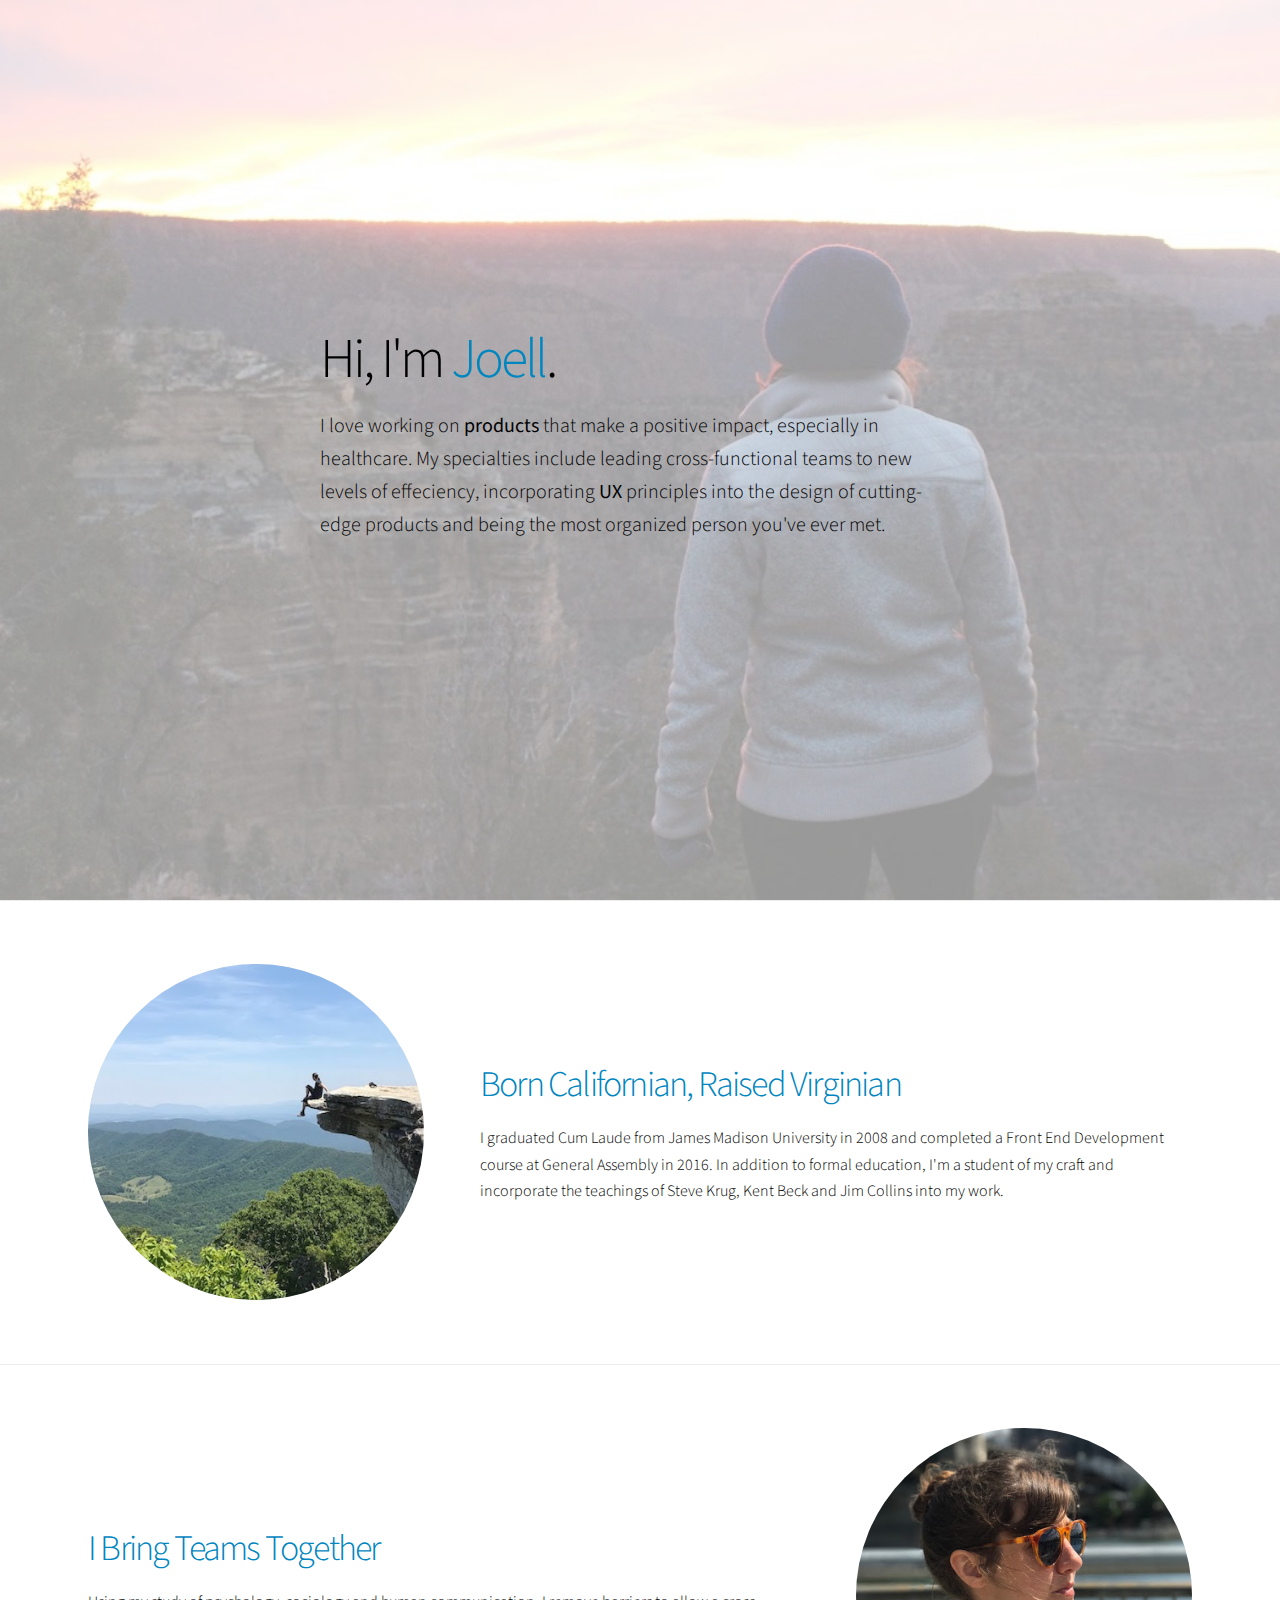
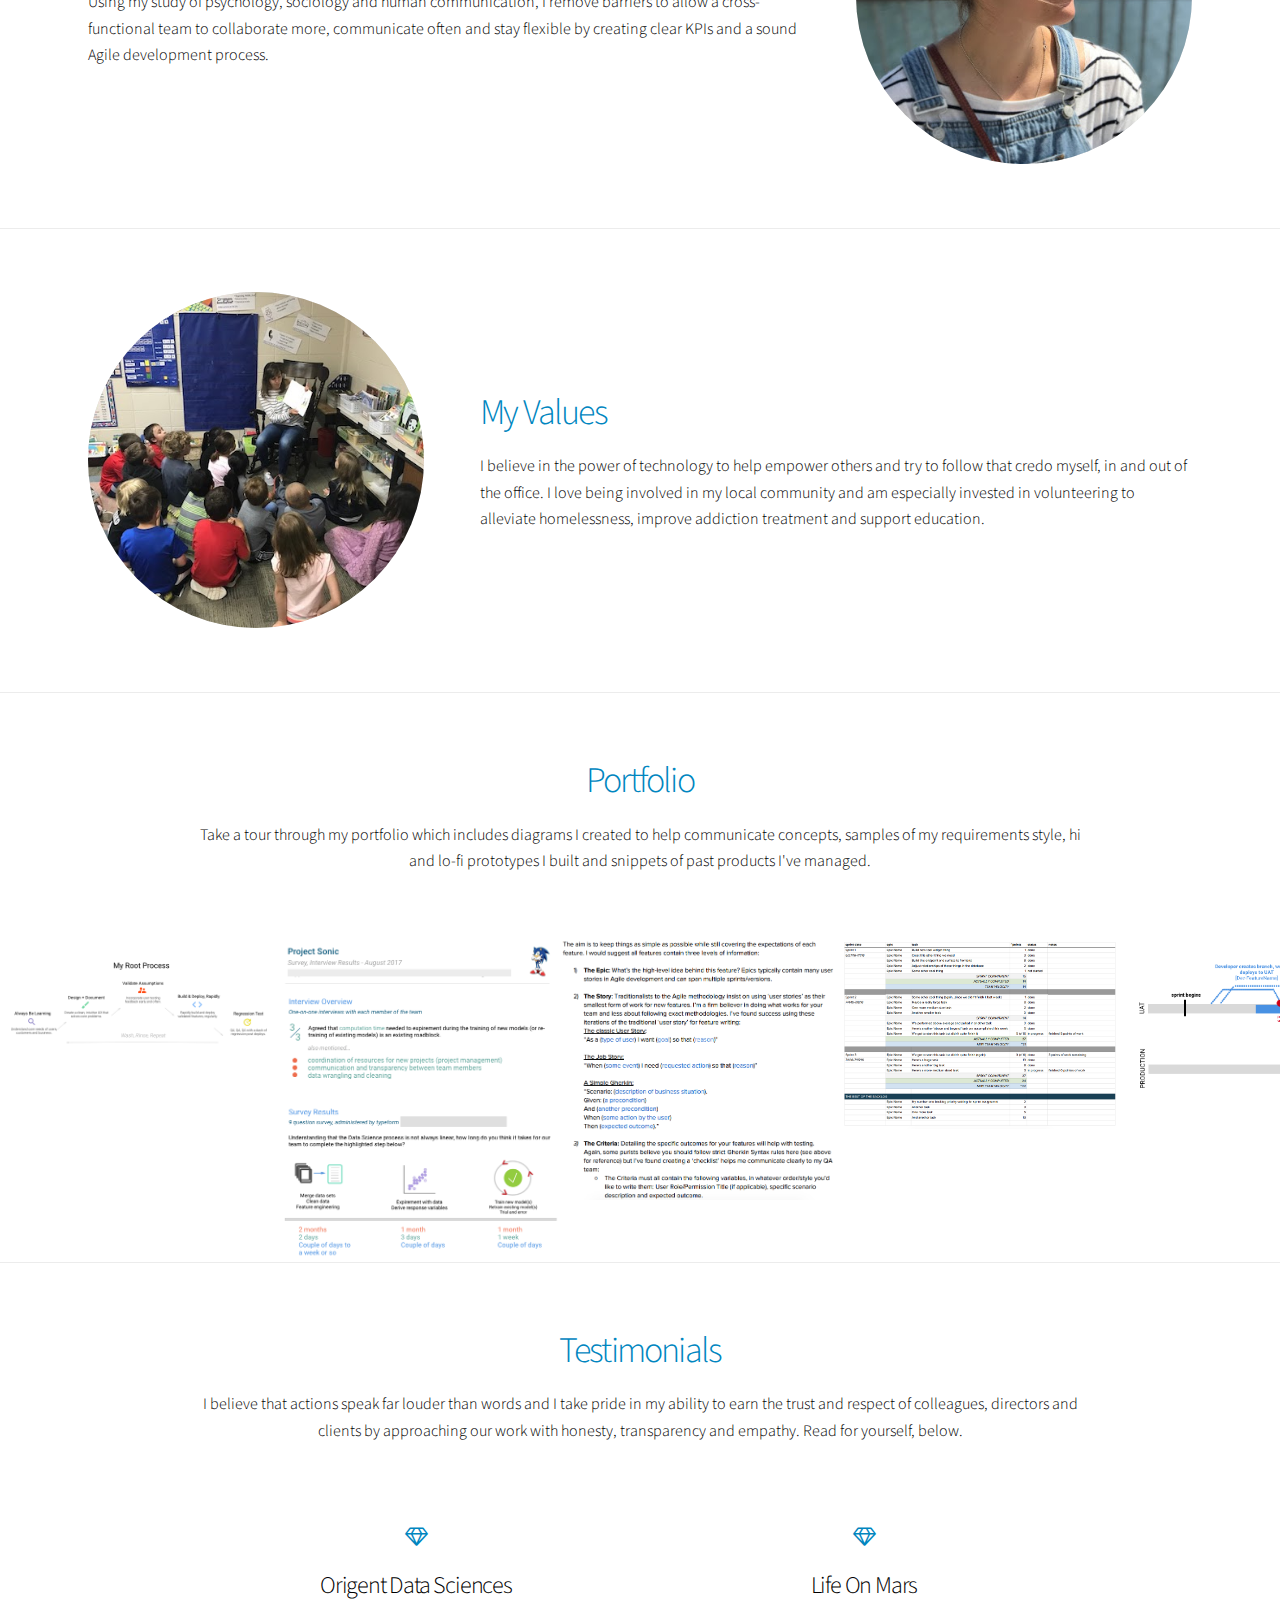
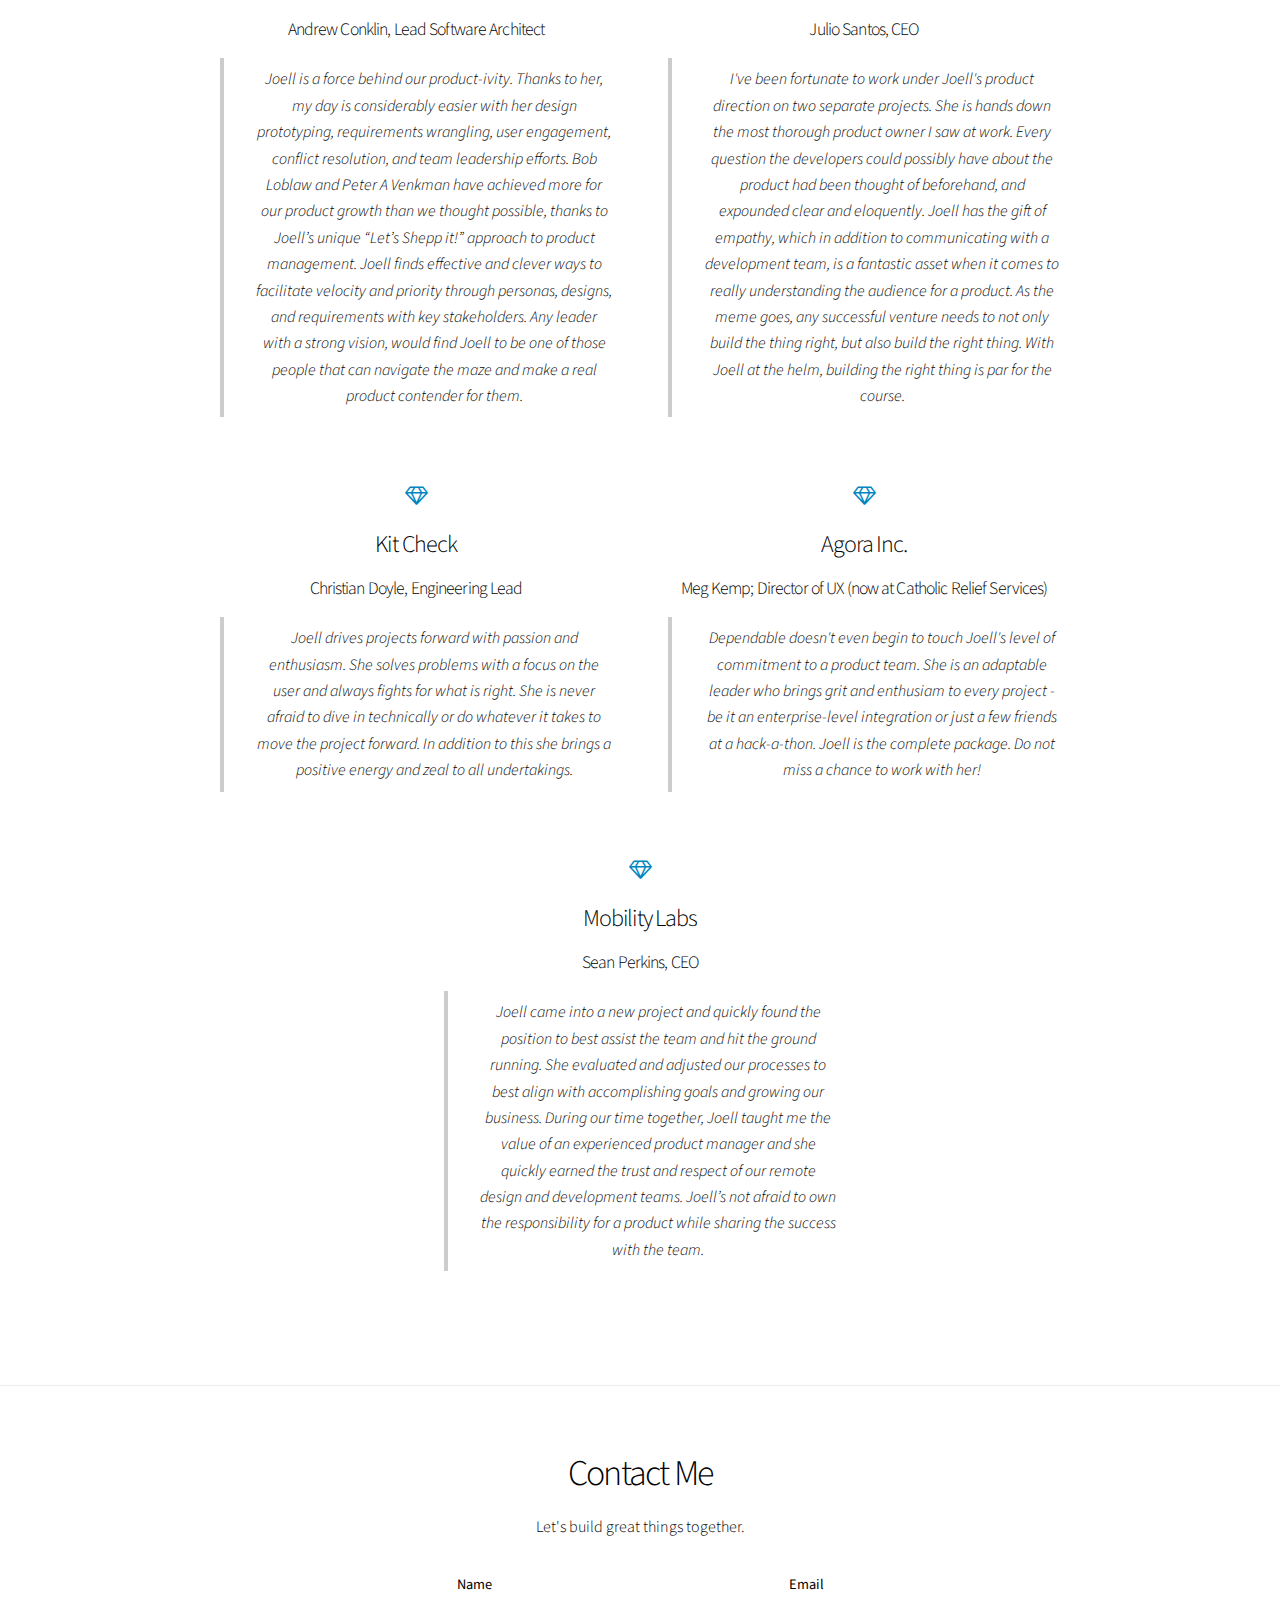
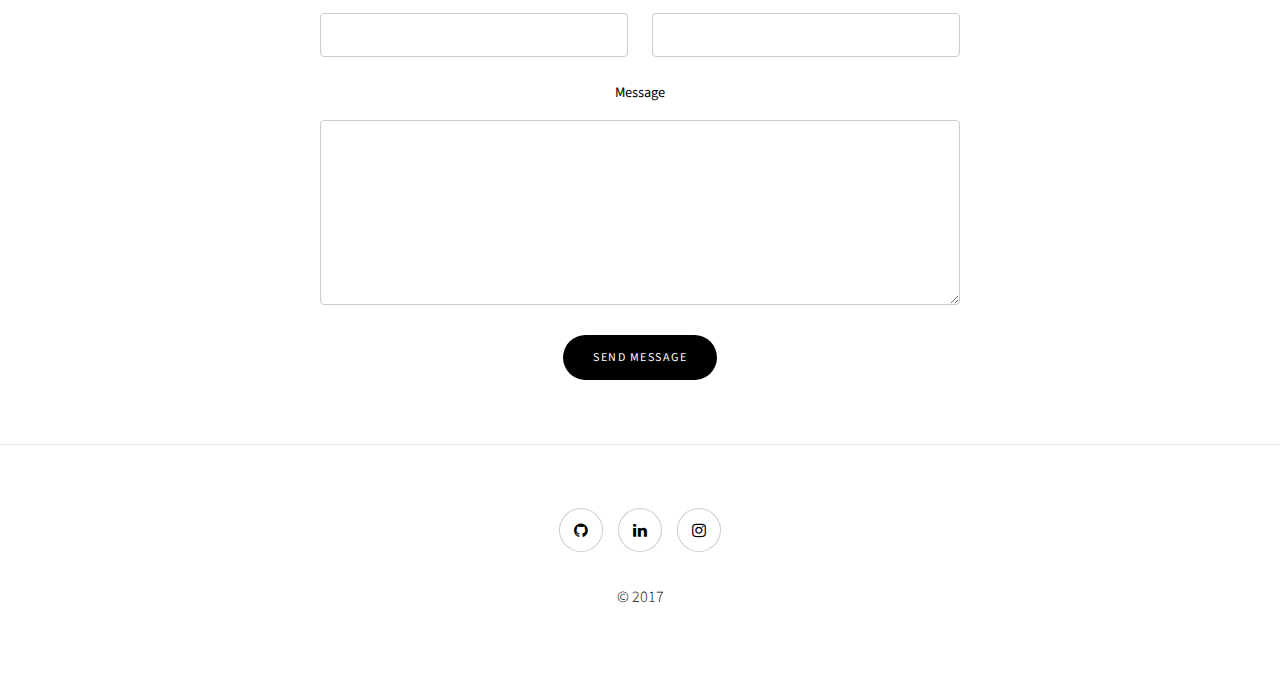
==== commit 78d67ee6: "first draft of new site completed" ====
--- a/index.html
+++ b/index.html
@@ -1,121 +1,314 @@
 <!DOCTYPE HTML>
 <!--
-	Directive by HTML5 UP
+	Story by HTML5 UP
 	html5up.net | @ajlkn
 	Free for personal and commercial use under the CCA 3.0 license (html5up.net/license)
 -->
 <html>
 	<head>
-		<title>Joell Shepperson</title>
+		<title>Joell Shepperson Portfolio</title>
 		<meta charset="utf-8" />
 		<meta name="viewport" content="width=device-width, initial-scale=1" />
-		<!--[if lte IE 8]><script src="assets/js/ie/html5shiv.js"></script><![endif]-->
 		<link rel="stylesheet" href="assets/css/main.css" />
-		<!--[if lte IE 8]><link rel="stylesheet" href="assets/css/ie8.css" /><![endif]-->
 	</head>
 	<body>
 
-		<!-- Header -->
-			<div id="header">
-				<span class="logo icon fa-stethoscope"></span>
-				<h1>Hi, I'm Joell.</h1>
-				<p>PRODUCT LEAD <span style="color:#ffff00">.</span>  UX-ER  <span style="color:#ffff00">.</span>  HEALTH INNOVATOR</p>
-			</div>
-
-		<!-- Main -->
-			<div id="main">
-
-				<header class="major container 75%">
-					<h2>
-						<span style="color:#0086BF">I ship products</span> that solve tough problems with intuitive solutions
-						<br />
-						 especially in healthcare.
-					</h2>
-				</header>
-
-				<div class="box alt container">
-					<section class="feature left">
-						<span class="image"><img src="images/jo-about-1.jpg" alt="Climbing Virginia Mountains" /></span>
+		<!-- Wrapper -->
+			<div id="wrapper" class="divided">
+
+				<!-- Header -->
+					<section class="banner style5 orient-left content-align-left image-position-right fullscreen onload-image-fade-in onload-content-fade-right">
 						<div class="content">
-							<h3>Born in CA <span style="color:#4EB980">|</span> Raised in VA</h3>
+							<h1>Hi, I'm <span style="color:#0086BF">Joell</span>.</h1>
+							<p class="major">I love working on <strong>products</strong> that make a positive impact, especially in healthcare. My specialties include leading cross-functional teams to new levels of effeciency, incorporating <strong>UX</strong> principles into the design of cutting-edge products and being the most organized person you've ever met.</p>
+						</div>
+						<div class="image">
+							<img src="images/jo-home.jpg" alt="Surveying the Grand Canyon" />
+						</div>
+					</section>
+
+				<!-- Born Raised -->
+					<section class="spotlight style2 orient-right content-align-left image-position-center" id="first">
+						<div class="content">
+							<h2><span style="color:#0086BF">Born Californian, Raised Virginian</span></h2>
 							<p>I graduated Cum Laude from James Madison University in 2008 and completed a Front End Development course at General Assembly in 2016.
-							In addition to formal education, I'm a student of my craft and incorporate the teachings of Steve Krug, Kent Beck and Jim Collins into my work</p>
-						</div>
-					</section>
-					<section class="feature right">
-						<span class="image"><img src="images/jo-about-2.jpg" alt="Relaxing in California" /></span>
+							In addition to formal education, I'm a student of my craft and incorporate the teachings of Steve Krug, Kent Beck and Jim Collins into my work.</p>
+						</div>
+						<div class="image">
+							<img src="images/jo-about-1.jpg" alt="Enjoying the View from the Appalachain Trail" />
+						</div>
+					</section>
+
+				<!-- Bring teams together -->
+					<section class="spotlight style2 orient-left content-align-left image-position-center">
 						<div class="content">
-							<h3>I bring teams together</h3>
-							<p>Using my study of psychology, sociology and human communication, I remove barriers to allow a cross-functional team to collaborate more, communicate often and stay Agile and adaptable to change by creating clear KPIs and a sound development process.</p>
-						</div>
-					</section>
-					<section class="feature left">
-						<span class="image"><img src="images/jo-about-3.jpg" alt="Pitching To Tough Critics: 1st Graders" /></span>
+							<h2><span style="color:#0086BF">I Bring Teams Together</span></h2>
+							<p>Using my study of psychology, sociology and human communication, I remove barriers to allow a cross-functional team to collaborate more, communicate often and stay flexible by creating clear KPIs and a sound Agile development process.</p>
+						</div>
+						<div class="image">
+							<img src="images/jo-about-2.jpg" alt="Surveying Portland, OR" />
+						</div>
+					</section>
+
+				<!-- Values -->
+					<section class="spotlight style2 orient-right content-align-left image-position-center">
 						<div class="content">
-							<h3>My values are the same in office and out</h3>
-							<p>I believe in the power of technology to help and empower others and follow a personal motto of <i>do the <strong>right</strong> thing</i>. I love being involved in the local community and am especially invested in volunteering to alleviate homelessness, improve addiction treatment and support education.</p>
-						</div>
-					</section>
-				</div>
-
-				<footer class="major container 75%">
-					<h3 style="color:#0086BF">Tour my work</h3>
-					<p>Take a tour through my past work and read testimonials <br/>
-						from former directors and colleagues.</p>
-					<ul class="actions">
-						<li><a href="#" class="button">VIEW PORTFOLIO</a></li>
-					</ul>
-				</footer>
-
-			</div>
-
-		<!-- Footer -->
-			<div id="footer">
-				<div class="container 75%">
-
-					<header class="major last">
-						<h2>CONTACT ME</h2>
-					</header>
-
-					<p>Let's build great things together.</p>
-
-					<form method="post" action="#">
-						<div class="row">
-							<div class="6u 12u(mobilep)">
-								<input type="text" name="name" placeholder="Your Name" />
+							<h2><span style="color:#0086BF">My Values</span></h2>
+							<p>I believe in the power of technology to help empower others and try to follow that credo myself, in and out of the office. I love being involved in my local community and am especially invested in volunteering to alleviate homelessness, improve addiction treatment and support education.</p>
+						</div>
+						<div class="image">
+							<img src="images/jo-about-3.jpg" alt="Reading to 1st Graders" />
+						</div>
+					</section>
+
+				<!-- Portfolio -->
+					<section class="wrapper style1 align-center">
+						<div class="inner">
+							<h2><span style="color:#0086BF">Portfolio</span></h2>
+							<p>Take a tour through my portfolio which includes diagrams I created to help communicate concepts, samples of my requirements style, hi and lo-fi prototypes I built and snippets of past products I've managed.</p>
+						</div>
+
+						<!-- Portfolio Images -->
+
+							<!-- SDLC -->
+							<div class="gallery style2 small lightbox">
+								<article>
+									<a href="images/gallery/fulls/work-sdlc.png" class="image">
+										<img src="images/gallery/thumbs/work-sdlc.png" alt="My SDLC Process" />
+									</a>
+									<div class="caption">
+										<h3>My Lean Process</h3>
+										<p>A diagram I created to highlight the root of my take on Agile.</p>
+										<ul class="actions">
+											<li><span class="button small">View My Process</span></li>
+										</ul>
+									</div>
+								</article>
+							<!-- Infographics -->
+								<article>
+									<a href="images/gallery/fulls/work-sonic.png" class="image">
+										<img src="images/gallery/thumbs/work-sonic.png" alt="User Research Infographic" />
+									</a>
+									<div class="caption">
+										<h3>User Research</h3>
+										<p>After conducting user research, I like to make a simple infographic that highlights findings so we can discuss broader strategy together, more easily.</p>
+										<ul class="actions">
+											<li><span class="button small">View Infographic Sample</span></li>
+										</ul>
+									</div>
+								</article>
+							<!-- Requirements -->
+								<article>
+									<a href="images/gallery/fulls/work-features.png" class="image">
+										<img src="images/gallery/thumbs/work-features.png" alt="Requirements Sample" />
+									</a>
+									<div class="caption">
+										<h3>Requirements Style</h3>
+										<p>Agile stories, Gherkin syntax or Acceptance criteria - whatever the style, I document specs in a way that works best for the team.</p>
+										<ul class="actions">
+											<li><span class="button small">View Requirements Sample</span></li>
+										</ul>
+									</div>
+								</article>
+							<!-- Sprint -->
+								<article>
+									<a href="images/gallery/fulls/work-sprint.png" class="image">
+										<img src="images/gallery/thumbs/work-sprint.png" alt="Handmade Velocity Tracker" />
+									</a>
+									<div class="caption">
+										<h3>Sprint Management</h3>
+										<p>When you implement Agile Methodology, you have to meet people where they are by educating AND implementing. Here's a sample Sprint Tracker I made to help new-to-Agile PMs get comfortable with the concepts.</p>
+										<ul class="actions">
+											<li><span class="button small">View Tracker Template</span></li>
+										</ul>
+									</div>
+								</article>
+							<!-- Dev Process -->
+								<article>
+									<a href="images/gallery/fulls/work-dev.png" class="image">
+										<img src="images/gallery/thumbs/work-dev.png" alt="Dev Process Diagram" />
+									</a>
+									<div class="caption">
+										<h3>Diagrams for Days</h3>
+										<p>I create diagrams to help highlight technical and physical processes, such as dev deploys, so everyone stays on the same page.</p>
+										<ul class="actions">
+											<li><span class="button small">View Dev Diagram</span></li>
+										</ul>
+									</div>
+								</article>
+							<!-- FoCo -->
+								<article>
+									<a href="images/gallery/fulls/work-foco.png" class="image">
+										<img src="images/gallery/thumbs/work-foco.png" alt="Live ForecastOne Application" />
+									</a>
+									<div class="caption">
+										<h3>ForecastOne ALS</h3>
+										<p>The flagship product of my work with Origent incorporates machine learning algorithms into a responsive application.</p>
+										<ul class="actions">
+											<li><span class="button small">View ForecastOne Snippet</span></li>
+										</ul>
+									</div>
+								</article>
+							<!-- PhaseIV -->
+								<article>
+									<a href="images/gallery/fulls/work-p4.png" class="image">
+										<img src="images/gallery/thumbs/work-p4.png" alt="Beta Data Visualization Tool" />
+									</a>
+									<div class="caption">
+										<h3>Phase IV</h3>
+										<p>By re-working our core R data models, it allowed us to design a second tool to assist researchers studying ALS population data.</p>
+										<ul class="actions">
+											<li><span class="button small">View Beta Sample</span></li>
+										</ul>
+									</div>
+								</article>
+							<!-- Acheck -->
+								<article>
+									<a href="images/gallery/fulls/work-acheck.png" class="image">
+										<img src="images/gallery/thumbs/work-acheck.png" alt="Wireframes of Anesthesia Check" />
+									</a>
+									<div class="caption">
+										<h3>Anesthesia Check</h3>
+										<p>In 2016 I launched the second product for Kit Check - a tool that integrated with hospital EMRs to better track drugs administered during surgery.</p>
+										<ul class="actions">
+											<li><span class="button small">View ACheck Wireframe</span></li>
+										</ul>
+									</div>
+								</article>
+							<!-- CrypTck-->
+								<article>
+									<a href="https://cryptck.com" class="image" target="_blank">
+										<img src="images/gallery/thumbs/work-cryptck.png" alt="Cryptocurrency Tracker" />
+									</a>
+									<div class="caption">
+										<h3>CrypTck</h3>
+										<p>CrypTck is the flagship product of my product shop, Shepp It. It's a texting service that tracks the cryptocurrency exchanges.</p>
+										<ul class="actions">
+											<li><a href="https://shepp.it"><span class="button small">Visit Shepp It</span></a></li>
+										</ul>
+									</div>
+								</article>
 							</div>
-							<div class="6u 12u(mobilep)">
-								<input type="email" name="email" placeholder="Your Email" />
+					</section>
+
+					<!--Testimonitals-->
+					<section class="wrapper style1 align-center">
+						<div class="inner">
+							<h2><span style="color:#0086BF">Testimonials</span></h2>
+							<p>I believe that actions speak far louder than words and I take pride in my ability to earn the trust and respect of colleagues, directors and clients by approaching our work with honesty, transparency and empathy.
+								Read for yourself, below.</p>
+							<div class="items style3 big onscroll-fade-in">
+								<!--Andrew-->
+								<section>
+									<span class="icon style1 major fa-diamond" style="color:#0086BF"></span>
+									<h3>Origent Data Sciences</h3>
+									<h4>Andrew Conklin, Lead Software Architect</h4>
+									<div class="content">
+										<blockquote>Joell is a force behind our product-ivity. Thanks to her, my day is considerably easier with her design prototyping, requirements wrangling, user engagement, conflict resolution, and team leadership efforts.
+											Bob Loblaw and Peter A Venkman have achieved more for our product growth than we thought possible, thanks to Joell’s unique “Let’s Shepp it!” approach to product management.  Joell finds effective and clever ways to facilitate
+											velocity and priority through personas, designs, and requirements with key stakeholders. Any leader with a strong vision, would find Joell to be one of those people that can navigate the maze and make a real product contender for them.
+										</blockquote>
+									</div>
+								</section>
+								<!--Julio-->
+								<section>
+									<span class="icon style1 major fa-diamond" style="color:#0086BF"></span>
+									<h3>Life On Mars</h3>
+									<h4>Julio Santos, CEO</h4>
+									<div class="content">
+										<blockquote> I've been fortunate to work under Joell's product direction on two separate projects. She is hands down the most thorough product owner I saw at work. Every question the developers could possibly have about the product had
+											been thought of beforehand, and expounded clear and eloquently. Joell has the gift of empathy, which in addition to communicating with a development team, is a fantastic asset when it comes to really understanding the audience for a product.
+											As the meme goes, any successful venture needs to not only build the thing right, but also build the right thing. With Joell at the helm, building the right thing is par for the course.
+										</blockquote>
+									</div>
+								</section>
+								<!--Chrisitian-->
+								<section>
+									<span class="icon style1 major fa-diamond" style="color:#0086BF"></span>
+									<h3>Kit Check</h3>
+									<h4>Christian Doyle, Engineering Lead</h4>
+									<div class="content">
+										<blockquote> Joell drives projects forward with passion and enthusiasm. She solves problems with a focus on the user and always fights for what is right. She is never afraid to dive in technically or do whatever it takes to move the project forward. In addition to this she brings a positive energy and zeal to all undertakings.
+										</blockquote>
+									</div>
+								</section>
+								<!--Meg-->
+								<section>
+									<span class="icon style1 major fa-diamond" style="color:#0086BF"></span>
+									<h3>Agora Inc.</h3>
+									<h4>Meg Kemp; Director of UX (now at Catholic Relief Services)</h4>
+									<div class="content">
+										<blockquote> Dependable doesn't even begin to touch Joell's level of commitment to a product team. She is an adaptable leader who brings grit and enthusiam to every project - be it an enterprise-level integration or just a few friends at a hack-a-thon. Joell is the complete package. Do not miss a chance to work with her!
+										</blockquote>
+									</div>
+								</section>
+								<!--Sean-->
+								<section>
+									<span class="icon style1 major fa-diamond" style="color:#0086BF"></span>
+									<h3>Mobility Labs</h3>
+									<h4>Sean Perkins, CEO</h4>
+									<div class="content">
+										<blockquote> Joell came into a new project and quickly found the position to best assist the team and hit the ground running. She evaluated and adjusted our processes to best align with
+											accomplishing goals and growing our business. During our time together, Joell taught me the value of an experienced product manager and she quickly earned the trust and respect of our remote design and development teams. Joell’s not afraid to own the responsibility for a product while sharing the success with the team.
+										</blockquote>
+									</div>
+								</section>
+
 							</div>
 						</div>
-						<div class="row">
-							<div class="12u">
-								<textarea name="message" placeholder="Message" rows="6"></textarea>
-							</div>
-						</div>
-						<div class="row">
-							<div class="12u">
+					</section>
+
+				<!-- Contact -->
+					<section class="wrapper style1 align-center">
+						<div class="inner medium">
+							<h2>Contact Me</h2>
+							<p>Let's build great things together.</p>
+							<form method="post" action="//formspree.io/jkshepperson@gmail.com" name="sentMessage" id="contactForm" novalidate="">
+								<div class="field half first">
+									<label for="name">Name</label>
+									<input type="text" name="name" id="name" value="" />
+								</div>
+								<div class="field half">
+									<label for="email">Email</label>
+									<input type="email" name="email" id="email" value="" />
+								</div>
+								<div class="field">
+									<label for="message">Message</label>
+									<textarea name="message" id="message" rows="6"></textarea>
+								</div>
 								<ul class="actions">
-									<li><input type="submit" value="Send Message" /></li>
+									<li>
+										<input class="button special" type="submit" value="Send Message" />
+									</li>
 								</ul>
-							</div>
-						</div>
-					</form>
-
-					<ul class="icons">
-						<li><a href="#" class="icon fa-linkedin"><span class="label">LinkedIn</span></a></li>
-						<li><a href="#" class="icon fa-github"><span class="label">Github</span></a></li>
-						<li><a href="#" class="icon fa-instagram"><span class="label">Instagram</span></a></li>
-					</ul>
-
-				</div>
+							</form>
+
+						</div>
+					</section>
+
+				<!-- Footer -->
+					<footer class="wrapper style1 align-center">
+						<div class="inner">
+							<ul class="icons">
+								<li><a href="https://github.com/jkshepperson" class="icon style2 fa-github" target="_blank"><span class="label">GitHub</span></a></li>
+								<li><a href="https://linkedin.com/in/joellshepperson" class="icon style2 fa-linkedin" target="_blank"><span class="label">LinkedIn</span></a></li>
+								<li><a href="https://instagram.com/jkshepperson" class="icon style2 fa-instagram" target="_blank"><span class="label">Instagram</span></a></li>
+							</ul>
+							<p>&copy; 2017</p>
+								<!-- Design Credit!
+								why reinvent the wheel? <a href="https://html5up.net">HTML5 UP is handy</a><br/>
+							-->
+						</div>
+					</footer>
+
 			</div>
 
 		<!-- Scripts -->
 			<script src="assets/js/jquery.min.js"></script>
+			<script src="assets/js/jquery.scrollex.min.js"></script>
+			<script src="assets/js/jquery.scrolly.min.js"></script>
 			<script src="assets/js/skel.min.js"></script>
 			<script src="assets/js/util.js"></script>
-			<!--[if lte IE 8]><script src="assets/js/ie/respond.min.js"></script><![endif]-->
 			<script src="assets/js/main.js"></script>
 
 	</body>
--- a/assets/css/main.css
+++ b/assets/css/main.css
@@ -1,8 +1,8 @@
-@import url("font-awesome.min.css");
-@import url("https://fonts.googleapis.com/css?family=Source+Sans+Pro:300,300italic,400,400italic,600,600italic,700,700italic");
+@import url(font-awesome.min.css);
+@import url("https://fonts.googleapis.com/css?family=Source+Sans+Pro:300,300i,400,400i");
 
 /*
-	Directive by HTML5 UP
+	Story by HTML5 UP
 	html5up.net | @ajlkn
 	Free for personal and commercial use under the CCA 3.0 license (html5up.net/license)
 */
@@ -56,191 +56,6 @@
 		box-sizing: border-box;
 	}
 
-/* Containers */
-
-	.container {
-		margin-left: auto;
-		margin-right: auto;
-	}
-
-	.container.\31 25\25 {
-		width: 100%;
-		max-width: 63.75em;
-		min-width: 51em;
-	}
-
-	.container.\37 5\25 {
-		width: 38.25em;
-	}
-
-	.container.\35 0\25 {
-		width: 25.5em;
-	}
-
-	.container.\32 5\25 {
-		width: 12.75em;
-	}
-
-	.container {
-		width: 51em;
-	}
-
-	@media screen and (max-width: 1680px) {
-
-		.container.\31 25\25 {
-			width: 100%;
-			max-width: 63.75em;
-			min-width: 51em;
-		}
-
-		.container.\37 5\25 {
-			width: 38.25em;
-		}
-
-		.container.\35 0\25 {
-			width: 25.5em;
-		}
-
-		.container.\32 5\25 {
-			width: 12.75em;
-		}
-
-		.container {
-			width: 51em;
-		}
-
-	}
-
-	@media screen and (max-width: 1280px) {
-
-		.container.\31 25\25 {
-			width: 100%;
-			max-width: 60em;
-			min-width: 48em;
-		}
-
-		.container.\37 5\25 {
-			width: 36em;
-		}
-
-		.container.\35 0\25 {
-			width: 24em;
-		}
-
-		.container.\32 5\25 {
-			width: 12em;
-		}
-
-		.container {
-			width: 48em;
-		}
-
-	}
-
-	@media screen and (max-width: 980px) {
-
-		.container.\31 25\25 {
-			width: 100%;
-			max-width: 118.75%;
-			min-width: 95%;
-		}
-
-		.container.\37 5\25 {
-			width: 71.25%;
-		}
-
-		.container.\35 0\25 {
-			width: 47.5%;
-		}
-
-		.container.\32 5\25 {
-			width: 23.75%;
-		}
-
-		.container {
-			width: 95%;
-		}
-
-	}
-
-	@media screen and (max-width: 840px) {
-
-		.container.\31 25\25 {
-			width: 100%;
-			max-width: 118.75%;
-			min-width: 95%;
-		}
-
-		.container.\37 5\25 {
-			width: 71.25%;
-		}
-
-		.container.\35 0\25 {
-			width: 47.5%;
-		}
-
-		.container.\32 5\25 {
-			width: 23.75%;
-		}
-
-		.container {
-			width: 95% !important;
-		}
-
-	}
-
-	@media screen and (max-width: 736px) {
-
-		.container.\31 25\25 {
-			width: 100%;
-			max-width: 112.5%;
-			min-width: 90%;
-		}
-
-		.container.\37 5\25 {
-			width: 67.5%;
-		}
-
-		.container.\35 0\25 {
-			width: 45%;
-		}
-
-		.container.\32 5\25 {
-			width: 22.5%;
-		}
-
-		.container {
-			width: 90% !important;
-		}
-
-	}
-
-	@media screen and (max-width: 480px) {
-
-		.container.\31 25\25 {
-			width: 100%;
-			max-width: 125%;
-			min-width: 100%;
-		}
-
-		.container.\37 5\25 {
-			width: 75%;
-		}
-
-		.container.\35 0\25 {
-			width: 50%;
-		}
-
-		.container.\32 5\25 {
-			width: 25%;
-		}
-
-		.container {
-			width: 100% !important;
-		}
-
-	}
-
 /* Grid */
 
 	.row {
@@ -273,99 +88,99 @@
 	}
 
 	.row.\30 \25 > * {
-		padding: 0px 0 0 0px;
+		padding: 0 0 0 0rem;
 	}
 
 	.row.\30 \25 {
-		margin: 0px 0 -1px 0px;
+		margin: 0 0 -1px 0rem;
 	}
 
 	.row.uniform.\30 \25 > * {
-		padding: 0px 0 0 0px;
+		padding: 0rem 0 0 0rem;
 	}
 
 	.row.uniform.\30 \25 {
-		margin: 0px 0 -1px 0px;
+		margin: 0rem 0 -1px 0rem;
 	}
 
 	.row > * {
-		padding: 30px 0 0 30px;
+		padding: 0 0 0 2rem;
 	}
 
 	.row {
-		margin: -30px 0 -1px -30px;
+		margin: 0 0 -1px -2rem;
 	}
 
 	.row.uniform > * {
-		padding: 30px 0 0 30px;
+		padding: 2rem 0 0 2rem;
 	}
 
 	.row.uniform {
-		margin: -30px 0 -1px -30px;
+		margin: -2rem 0 -1px -2rem;
 	}
 
 	.row.\32 00\25 > * {
-		padding: 60px 0 0 60px;
+		padding: 0 0 0 4rem;
 	}
 
 	.row.\32 00\25 {
-		margin: -60px 0 -1px -60px;
+		margin: 0 0 -1px -4rem;
 	}
 
 	.row.uniform.\32 00\25 > * {
-		padding: 60px 0 0 60px;
+		padding: 4rem 0 0 4rem;
 	}
 
 	.row.uniform.\32 00\25 {
-		margin: -60px 0 -1px -60px;
+		margin: -4rem 0 -1px -4rem;
 	}
 
 	.row.\31 50\25 > * {
-		padding: 45px 0 0 45px;
+		padding: 0 0 0 3rem;
 	}
 
 	.row.\31 50\25 {
-		margin: -45px 0 -1px -45px;
+		margin: 0 0 -1px -3rem;
 	}
 
 	.row.uniform.\31 50\25 > * {
-		padding: 45px 0 0 45px;
+		padding: 3rem 0 0 3rem;
 	}
 
 	.row.uniform.\31 50\25 {
-		margin: -45px 0 -1px -45px;
+		margin: -3rem 0 -1px -3rem;
 	}
 
 	.row.\35 0\25 > * {
-		padding: 15px 0 0 15px;
+		padding: 0 0 0 1rem;
 	}
 
 	.row.\35 0\25 {
-		margin: -15px 0 -1px -15px;
+		margin: 0 0 -1px -1rem;
 	}
 
 	.row.uniform.\35 0\25 > * {
-		padding: 15px 0 0 15px;
+		padding: 1rem 0 0 1rem;
 	}
 
 	.row.uniform.\35 0\25 {
-		margin: -15px 0 -1px -15px;
+		margin: -1rem 0 -1px -1rem;
 	}
 
 	.row.\32 5\25 > * {
-		padding: 7.5px 0 0 7.5px;
+		padding: 0 0 0 0.5rem;
 	}
 
 	.row.\32 5\25 {
-		margin: -7.5px 0 -1px -7.5px;
+		margin: 0 0 -1px -0.5rem;
 	}
 
 	.row.uniform.\32 5\25 > * {
-		padding: 7.5px 0 0 7.5px;
+		padding: 0.5rem 0 0 0.5rem;
 	}
 
 	.row.uniform.\32 5\25 {
-		margin: -7.5px 0 -1px -7.5px;
+		margin: -0.5rem 0 -1px -0.5rem;
 	}
 
 	.\31 2u, .\31 2u\24 {
@@ -502,213 +317,213 @@
 	@media screen and (max-width: 1680px) {
 
 		.row > * {
-			padding: 30px 0 0 30px;
+			padding: 0 0 0 2rem;
 		}
 
 		.row {
-			margin: -30px 0 -1px -30px;
+			margin: 0 0 -1px -2rem;
 		}
 
 		.row.uniform > * {
-			padding: 30px 0 0 30px;
+			padding: 2rem 0 0 2rem;
 		}
 
 		.row.uniform {
-			margin: -30px 0 -1px -30px;
+			margin: -2rem 0 -1px -2rem;
 		}
 
 		.row.\32 00\25 > * {
-			padding: 60px 0 0 60px;
+			padding: 0 0 0 4rem;
 		}
 
 		.row.\32 00\25 {
-			margin: -60px 0 -1px -60px;
+			margin: 0 0 -1px -4rem;
 		}
 
 		.row.uniform.\32 00\25 > * {
-			padding: 60px 0 0 60px;
+			padding: 4rem 0 0 4rem;
 		}
 
 		.row.uniform.\32 00\25 {
-			margin: -60px 0 -1px -60px;
+			margin: -4rem 0 -1px -4rem;
 		}
 
 		.row.\31 50\25 > * {
-			padding: 45px 0 0 45px;
+			padding: 0 0 0 3rem;
 		}
 
 		.row.\31 50\25 {
-			margin: -45px 0 -1px -45px;
+			margin: 0 0 -1px -3rem;
 		}
 
 		.row.uniform.\31 50\25 > * {
-			padding: 45px 0 0 45px;
+			padding: 3rem 0 0 3rem;
 		}
 
 		.row.uniform.\31 50\25 {
-			margin: -45px 0 -1px -45px;
+			margin: -3rem 0 -1px -3rem;
 		}
 
 		.row.\35 0\25 > * {
-			padding: 15px 0 0 15px;
+			padding: 0 0 0 1rem;
 		}
 
 		.row.\35 0\25 {
-			margin: -15px 0 -1px -15px;
+			margin: 0 0 -1px -1rem;
 		}
 
 		.row.uniform.\35 0\25 > * {
-			padding: 15px 0 0 15px;
+			padding: 1rem 0 0 1rem;
 		}
 
 		.row.uniform.\35 0\25 {
-			margin: -15px 0 -1px -15px;
+			margin: -1rem 0 -1px -1rem;
 		}
 
 		.row.\32 5\25 > * {
-			padding: 7.5px 0 0 7.5px;
+			padding: 0 0 0 0.5rem;
 		}
 
 		.row.\32 5\25 {
-			margin: -7.5px 0 -1px -7.5px;
+			margin: 0 0 -1px -0.5rem;
 		}
 
 		.row.uniform.\32 5\25 > * {
-			padding: 7.5px 0 0 7.5px;
+			padding: 0.5rem 0 0 0.5rem;
 		}
 
 		.row.uniform.\32 5\25 {
-			margin: -7.5px 0 -1px -7.5px;
-		}
-
-		.\31 2u\28wide\29, .\31 2u\24\28wide\29 {
+			margin: -0.5rem 0 -1px -0.5rem;
+		}
+
+		.\31 2u\28xlarge\29, .\31 2u\24\28xlarge\29 {
 			width: 100%;
 			clear: none;
 			margin-left: 0;
 		}
 
-		.\31 1u\28wide\29, .\31 1u\24\28wide\29 {
+		.\31 1u\28xlarge\29, .\31 1u\24\28xlarge\29 {
 			width: 91.6666666667%;
 			clear: none;
 			margin-left: 0;
 		}
 
-		.\31 0u\28wide\29, .\31 0u\24\28wide\29 {
+		.\31 0u\28xlarge\29, .\31 0u\24\28xlarge\29 {
 			width: 83.3333333333%;
 			clear: none;
 			margin-left: 0;
 		}
 
-		.\39 u\28wide\29, .\39 u\24\28wide\29 {
+		.\39 u\28xlarge\29, .\39 u\24\28xlarge\29 {
 			width: 75%;
 			clear: none;
 			margin-left: 0;
 		}
 
-		.\38 u\28wide\29, .\38 u\24\28wide\29 {
+		.\38 u\28xlarge\29, .\38 u\24\28xlarge\29 {
 			width: 66.6666666667%;
 			clear: none;
 			margin-left: 0;
 		}
 
-		.\37 u\28wide\29, .\37 u\24\28wide\29 {
+		.\37 u\28xlarge\29, .\37 u\24\28xlarge\29 {
 			width: 58.3333333333%;
 			clear: none;
 			margin-left: 0;
 		}
 
-		.\36 u\28wide\29, .\36 u\24\28wide\29 {
+		.\36 u\28xlarge\29, .\36 u\24\28xlarge\29 {
 			width: 50%;
 			clear: none;
 			margin-left: 0;
 		}
 
-		.\35 u\28wide\29, .\35 u\24\28wide\29 {
+		.\35 u\28xlarge\29, .\35 u\24\28xlarge\29 {
 			width: 41.6666666667%;
 			clear: none;
 			margin-left: 0;
 		}
 
-		.\34 u\28wide\29, .\34 u\24\28wide\29 {
+		.\34 u\28xlarge\29, .\34 u\24\28xlarge\29 {
 			width: 33.3333333333%;
 			clear: none;
 			margin-left: 0;
 		}
 
-		.\33 u\28wide\29, .\33 u\24\28wide\29 {
+		.\33 u\28xlarge\29, .\33 u\24\28xlarge\29 {
 			width: 25%;
 			clear: none;
 			margin-left: 0;
 		}
 
-		.\32 u\28wide\29, .\32 u\24\28wide\29 {
+		.\32 u\28xlarge\29, .\32 u\24\28xlarge\29 {
 			width: 16.6666666667%;
 			clear: none;
 			margin-left: 0;
 		}
 
-		.\31 u\28wide\29, .\31 u\24\28wide\29 {
+		.\31 u\28xlarge\29, .\31 u\24\28xlarge\29 {
 			width: 8.3333333333%;
 			clear: none;
 			margin-left: 0;
 		}
 
-		.\31 2u\24\28wide\29 + *,
-		.\31 1u\24\28wide\29 + *,
-		.\31 0u\24\28wide\29 + *,
-		.\39 u\24\28wide\29 + *,
-		.\38 u\24\28wide\29 + *,
-		.\37 u\24\28wide\29 + *,
-		.\36 u\24\28wide\29 + *,
-		.\35 u\24\28wide\29 + *,
-		.\34 u\24\28wide\29 + *,
-		.\33 u\24\28wide\29 + *,
-		.\32 u\24\28wide\29 + *,
-		.\31 u\24\28wide\29 + * {
+		.\31 2u\24\28xlarge\29 + *,
+		.\31 1u\24\28xlarge\29 + *,
+		.\31 0u\24\28xlarge\29 + *,
+		.\39 u\24\28xlarge\29 + *,
+		.\38 u\24\28xlarge\29 + *,
+		.\37 u\24\28xlarge\29 + *,
+		.\36 u\24\28xlarge\29 + *,
+		.\35 u\24\28xlarge\29 + *,
+		.\34 u\24\28xlarge\29 + *,
+		.\33 u\24\28xlarge\29 + *,
+		.\32 u\24\28xlarge\29 + *,
+		.\31 u\24\28xlarge\29 + * {
 			clear: left;
 		}
 
-		.\-11u\28wide\29 {
+		.\-11u\28xlarge\29 {
 			margin-left: 91.66667%;
 		}
 
-		.\-10u\28wide\29 {
+		.\-10u\28xlarge\29 {
 			margin-left: 83.33333%;
 		}
 
-		.\-9u\28wide\29 {
+		.\-9u\28xlarge\29 {
 			margin-left: 75%;
 		}
 
-		.\-8u\28wide\29 {
+		.\-8u\28xlarge\29 {
 			margin-left: 66.66667%;
 		}
 
-		.\-7u\28wide\29 {
+		.\-7u\28xlarge\29 {
 			margin-left: 58.33333%;
 		}
 
-		.\-6u\28wide\29 {
+		.\-6u\28xlarge\29 {
 			margin-left: 50%;
 		}
 
-		.\-5u\28wide\29 {
+		.\-5u\28xlarge\29 {
 			margin-left: 41.66667%;
 		}
 
-		.\-4u\28wide\29 {
+		.\-4u\28xlarge\29 {
 			margin-left: 33.33333%;
 		}
 
-		.\-3u\28wide\29 {
+		.\-3u\28xlarge\29 {
 			margin-left: 25%;
 		}
 
-		.\-2u\28wide\29 {
+		.\-2u\28xlarge\29 {
 			margin-left: 16.66667%;
 		}
 
-		.\-1u\28wide\29 {
+		.\-1u\28xlarge\29 {
 			margin-left: 8.33333%;
 		}
 
@@ -717,213 +532,213 @@
 	@media screen and (max-width: 1280px) {
 
 		.row > * {
-			padding: 30px 0 0 30px;
+			padding: 0 0 0 2rem;
 		}
 
 		.row {
-			margin: -30px 0 -1px -30px;
+			margin: 0 0 -1px -2rem;
 		}
 
 		.row.uniform > * {
-			padding: 30px 0 0 30px;
+			padding: 2rem 0 0 2rem;
 		}
 
 		.row.uniform {
-			margin: -30px 0 -1px -30px;
+			margin: -2rem 0 -1px -2rem;
 		}
 
 		.row.\32 00\25 > * {
-			padding: 60px 0 0 60px;
+			padding: 0 0 0 4rem;
 		}
 
 		.row.\32 00\25 {
-			margin: -60px 0 -1px -60px;
+			margin: 0 0 -1px -4rem;
 		}
 
 		.row.uniform.\32 00\25 > * {
-			padding: 60px 0 0 60px;
+			padding: 4rem 0 0 4rem;
 		}
 
 		.row.uniform.\32 00\25 {
-			margin: -60px 0 -1px -60px;
+			margin: -4rem 0 -1px -4rem;
 		}
 
 		.row.\31 50\25 > * {
-			padding: 45px 0 0 45px;
+			padding: 0 0 0 3rem;
 		}
 
 		.row.\31 50\25 {
-			margin: -45px 0 -1px -45px;
+			margin: 0 0 -1px -3rem;
 		}
 
 		.row.uniform.\31 50\25 > * {
-			padding: 45px 0 0 45px;
+			padding: 3rem 0 0 3rem;
 		}
 
 		.row.uniform.\31 50\25 {
-			margin: -45px 0 -1px -45px;
+			margin: -3rem 0 -1px -3rem;
 		}
 
 		.row.\35 0\25 > * {
-			padding: 15px 0 0 15px;
+			padding: 0 0 0 1rem;
 		}
 
 		.row.\35 0\25 {
-			margin: -15px 0 -1px -15px;
+			margin: 0 0 -1px -1rem;
 		}
 
 		.row.uniform.\35 0\25 > * {
-			padding: 15px 0 0 15px;
+			padding: 1rem 0 0 1rem;
 		}
 
 		.row.uniform.\35 0\25 {
-			margin: -15px 0 -1px -15px;
+			margin: -1rem 0 -1px -1rem;
 		}
 
 		.row.\32 5\25 > * {
-			padding: 7.5px 0 0 7.5px;
+			padding: 0 0 0 0.5rem;
 		}
 
 		.row.\32 5\25 {
-			margin: -7.5px 0 -1px -7.5px;
+			margin: 0 0 -1px -0.5rem;
 		}
 
 		.row.uniform.\32 5\25 > * {
-			padding: 7.5px 0 0 7.5px;
+			padding: 0.5rem 0 0 0.5rem;
 		}
 
 		.row.uniform.\32 5\25 {
-			margin: -7.5px 0 -1px -7.5px;
-		}
-
-		.\31 2u\28normal\29, .\31 2u\24\28normal\29 {
+			margin: -0.5rem 0 -1px -0.5rem;
+		}
+
+		.\31 2u\28large\29, .\31 2u\24\28large\29 {
 			width: 100%;
 			clear: none;
 			margin-left: 0;
 		}
 
-		.\31 1u\28normal\29, .\31 1u\24\28normal\29 {
+		.\31 1u\28large\29, .\31 1u\24\28large\29 {
 			width: 91.6666666667%;
 			clear: none;
 			margin-left: 0;
 		}
 
-		.\31 0u\28normal\29, .\31 0u\24\28normal\29 {
+		.\31 0u\28large\29, .\31 0u\24\28large\29 {
 			width: 83.3333333333%;
 			clear: none;
 			margin-left: 0;
 		}
 
-		.\39 u\28normal\29, .\39 u\24\28normal\29 {
+		.\39 u\28large\29, .\39 u\24\28large\29 {
 			width: 75%;
 			clear: none;
 			margin-left: 0;
 		}
 
-		.\38 u\28normal\29, .\38 u\24\28normal\29 {
+		.\38 u\28large\29, .\38 u\24\28large\29 {
 			width: 66.6666666667%;
 			clear: none;
 			margin-left: 0;
 		}
 
-		.\37 u\28normal\29, .\37 u\24\28normal\29 {
+		.\37 u\28large\29, .\37 u\24\28large\29 {
 			width: 58.3333333333%;
 			clear: none;
 			margin-left: 0;
 		}
 
-		.\36 u\28normal\29, .\36 u\24\28normal\29 {
+		.\36 u\28large\29, .\36 u\24\28large\29 {
 			width: 50%;
 			clear: none;
 			margin-left: 0;
 		}
 
-		.\35 u\28normal\29, .\35 u\24\28normal\29 {
+		.\35 u\28large\29, .\35 u\24\28large\29 {
 			width: 41.6666666667%;
 			clear: none;
 			margin-left: 0;
 		}
 
-		.\34 u\28normal\29, .\34 u\24\28normal\29 {
+		.\34 u\28large\29, .\34 u\24\28large\29 {
 			width: 33.3333333333%;
 			clear: none;
 			margin-left: 0;
 		}
 
-		.\33 u\28normal\29, .\33 u\24\28normal\29 {
+		.\33 u\28large\29, .\33 u\24\28large\29 {
 			width: 25%;
 			clear: none;
 			margin-left: 0;
 		}
 
-		.\32 u\28normal\29, .\32 u\24\28normal\29 {
+		.\32 u\28large\29, .\32 u\24\28large\29 {
 			width: 16.6666666667%;
 			clear: none;
 			margin-left: 0;
 		}
 
-		.\31 u\28normal\29, .\31 u\24\28normal\29 {
+		.\31 u\28large\29, .\31 u\24\28large\29 {
 			width: 8.3333333333%;
 			clear: none;
 			margin-left: 0;
 		}
 
-		.\31 2u\24\28normal\29 + *,
-		.\31 1u\24\28normal\29 + *,
-		.\31 0u\24\28normal\29 + *,
-		.\39 u\24\28normal\29 + *,
-		.\38 u\24\28normal\29 + *,
-		.\37 u\24\28normal\29 + *,
-		.\36 u\24\28normal\29 + *,
-		.\35 u\24\28normal\29 + *,
-		.\34 u\24\28normal\29 + *,
-		.\33 u\24\28normal\29 + *,
-		.\32 u\24\28normal\29 + *,
-		.\31 u\24\28normal\29 + * {
+		.\31 2u\24\28large\29 + *,
+		.\31 1u\24\28large\29 + *,
+		.\31 0u\24\28large\29 + *,
+		.\39 u\24\28large\29 + *,
+		.\38 u\24\28large\29 + *,
+		.\37 u\24\28large\29 + *,
+		.\36 u\24\28large\29 + *,
+		.\35 u\24\28large\29 + *,
+		.\34 u\24\28large\29 + *,
+		.\33 u\24\28large\29 + *,
+		.\32 u\24\28large\29 + *,
+		.\31 u\24\28large\29 + * {
 			clear: left;
 		}
 
-		.\-11u\28normal\29 {
+		.\-11u\28large\29 {
 			margin-left: 91.66667%;
 		}
 
-		.\-10u\28normal\29 {
+		.\-10u\28large\29 {
 			margin-left: 83.33333%;
 		}
 
-		.\-9u\28normal\29 {
+		.\-9u\28large\29 {
 			margin-left: 75%;
 		}
 
-		.\-8u\28normal\29 {
+		.\-8u\28large\29 {
 			margin-left: 66.66667%;
 		}
 
-		.\-7u\28normal\29 {
+		.\-7u\28large\29 {
 			margin-left: 58.33333%;
 		}
 
-		.\-6u\28normal\29 {
+		.\-6u\28large\29 {
 			margin-left: 50%;
 		}
 
-		.\-5u\28normal\29 {
+		.\-5u\28large\29 {
 			margin-left: 41.66667%;
 		}
 
-		.\-4u\28normal\29 {
+		.\-4u\28large\29 {
 			margin-left: 33.33333%;
 		}
 
-		.\-3u\28normal\29 {
+		.\-3u\28large\29 {
 			margin-left: 25%;
 		}
 
-		.\-2u\28normal\29 {
+		.\-2u\28large\29 {
 			margin-left: 16.66667%;
 		}
 
-		.\-1u\28normal\29 {
+		.\-1u\28large\29 {
 			margin-left: 8.33333%;
 		}
 
@@ -932,858 +747,858 @@
 	@media screen and (max-width: 980px) {
 
 		.row > * {
-			padding: 30px 0 0 30px;
+			padding: 0 0 0 2rem;
 		}
 
 		.row {
-			margin: -30px 0 -1px -30px;
+			margin: 0 0 -1px -2rem;
 		}
 
 		.row.uniform > * {
-			padding: 30px 0 0 30px;
+			padding: 2rem 0 0 2rem;
 		}
 
 		.row.uniform {
-			margin: -30px 0 -1px -30px;
+			margin: -2rem 0 -1px -2rem;
 		}
 
 		.row.\32 00\25 > * {
-			padding: 60px 0 0 60px;
+			padding: 0 0 0 4rem;
 		}
 
 		.row.\32 00\25 {
-			margin: -60px 0 -1px -60px;
+			margin: 0 0 -1px -4rem;
 		}
 
 		.row.uniform.\32 00\25 > * {
-			padding: 60px 0 0 60px;
+			padding: 4rem 0 0 4rem;
 		}
 
 		.row.uniform.\32 00\25 {
-			margin: -60px 0 -1px -60px;
+			margin: -4rem 0 -1px -4rem;
 		}
 
 		.row.\31 50\25 > * {
-			padding: 45px 0 0 45px;
+			padding: 0 0 0 3rem;
 		}
 
 		.row.\31 50\25 {
-			margin: -45px 0 -1px -45px;
+			margin: 0 0 -1px -3rem;
 		}
 
 		.row.uniform.\31 50\25 > * {
-			padding: 45px 0 0 45px;
+			padding: 3rem 0 0 3rem;
 		}
 
 		.row.uniform.\31 50\25 {
-			margin: -45px 0 -1px -45px;
+			margin: -3rem 0 -1px -3rem;
 		}
 
 		.row.\35 0\25 > * {
-			padding: 15px 0 0 15px;
+			padding: 0 0 0 1rem;
 		}
 
 		.row.\35 0\25 {
-			margin: -15px 0 -1px -15px;
+			margin: 0 0 -1px -1rem;
 		}
 
 		.row.uniform.\35 0\25 > * {
-			padding: 15px 0 0 15px;
+			padding: 1rem 0 0 1rem;
 		}
 
 		.row.uniform.\35 0\25 {
-			margin: -15px 0 -1px -15px;
+			margin: -1rem 0 -1px -1rem;
 		}
 
 		.row.\32 5\25 > * {
-			padding: 7.5px 0 0 7.5px;
+			padding: 0 0 0 0.5rem;
 		}
 
 		.row.\32 5\25 {
-			margin: -7.5px 0 -1px -7.5px;
+			margin: 0 0 -1px -0.5rem;
 		}
 
 		.row.uniform.\32 5\25 > * {
-			padding: 7.5px 0 0 7.5px;
+			padding: 0.5rem 0 0 0.5rem;
 		}
 
 		.row.uniform.\32 5\25 {
-			margin: -7.5px 0 -1px -7.5px;
-		}
-
-		.\31 2u\28narrow\29, .\31 2u\24\28narrow\29 {
+			margin: -0.5rem 0 -1px -0.5rem;
+		}
+
+		.\31 2u\28medium\29, .\31 2u\24\28medium\29 {
 			width: 100%;
 			clear: none;
 			margin-left: 0;
 		}
 
-		.\31 1u\28narrow\29, .\31 1u\24\28narrow\29 {
+		.\31 1u\28medium\29, .\31 1u\24\28medium\29 {
 			width: 91.6666666667%;
 			clear: none;
 			margin-left: 0;
 		}
 
-		.\31 0u\28narrow\29, .\31 0u\24\28narrow\29 {
+		.\31 0u\28medium\29, .\31 0u\24\28medium\29 {
 			width: 83.3333333333%;
 			clear: none;
 			margin-left: 0;
 		}
 
-		.\39 u\28narrow\29, .\39 u\24\28narrow\29 {
+		.\39 u\28medium\29, .\39 u\24\28medium\29 {
 			width: 75%;
 			clear: none;
 			margin-left: 0;
 		}
 
-		.\38 u\28narrow\29, .\38 u\24\28narrow\29 {
+		.\38 u\28medium\29, .\38 u\24\28medium\29 {
 			width: 66.6666666667%;
 			clear: none;
 			margin-left: 0;
 		}
 
-		.\37 u\28narrow\29, .\37 u\24\28narrow\29 {
+		.\37 u\28medium\29, .\37 u\24\28medium\29 {
 			width: 58.3333333333%;
 			clear: none;
 			margin-left: 0;
 		}
 
-		.\36 u\28narrow\29, .\36 u\24\28narrow\29 {
+		.\36 u\28medium\29, .\36 u\24\28medium\29 {
 			width: 50%;
 			clear: none;
 			margin-left: 0;
 		}
 
-		.\35 u\28narrow\29, .\35 u\24\28narrow\29 {
+		.\35 u\28medium\29, .\35 u\24\28medium\29 {
 			width: 41.6666666667%;
 			clear: none;
 			margin-left: 0;
 		}
 
-		.\34 u\28narrow\29, .\34 u\24\28narrow\29 {
+		.\34 u\28medium\29, .\34 u\24\28medium\29 {
 			width: 33.3333333333%;
 			clear: none;
 			margin-left: 0;
 		}
 
-		.\33 u\28narrow\29, .\33 u\24\28narrow\29 {
+		.\33 u\28medium\29, .\33 u\24\28medium\29 {
 			width: 25%;
 			clear: none;
 			margin-left: 0;
 		}
 
-		.\32 u\28narrow\29, .\32 u\24\28narrow\29 {
+		.\32 u\28medium\29, .\32 u\24\28medium\29 {
 			width: 16.6666666667%;
 			clear: none;
 			margin-left: 0;
 		}
 
-		.\31 u\28narrow\29, .\31 u\24\28narrow\29 {
+		.\31 u\28medium\29, .\31 u\24\28medium\29 {
 			width: 8.3333333333%;
 			clear: none;
 			margin-left: 0;
 		}
 
-		.\31 2u\24\28narrow\29 + *,
-		.\31 1u\24\28narrow\29 + *,
-		.\31 0u\24\28narrow\29 + *,
-		.\39 u\24\28narrow\29 + *,
-		.\38 u\24\28narrow\29 + *,
-		.\37 u\24\28narrow\29 + *,
-		.\36 u\24\28narrow\29 + *,
-		.\35 u\24\28narrow\29 + *,
-		.\34 u\24\28narrow\29 + *,
-		.\33 u\24\28narrow\29 + *,
-		.\32 u\24\28narrow\29 + *,
-		.\31 u\24\28narrow\29 + * {
+		.\31 2u\24\28medium\29 + *,
+		.\31 1u\24\28medium\29 + *,
+		.\31 0u\24\28medium\29 + *,
+		.\39 u\24\28medium\29 + *,
+		.\38 u\24\28medium\29 + *,
+		.\37 u\24\28medium\29 + *,
+		.\36 u\24\28medium\29 + *,
+		.\35 u\24\28medium\29 + *,
+		.\34 u\24\28medium\29 + *,
+		.\33 u\24\28medium\29 + *,
+		.\32 u\24\28medium\29 + *,
+		.\31 u\24\28medium\29 + * {
 			clear: left;
 		}
 
-		.\-11u\28narrow\29 {
+		.\-11u\28medium\29 {
 			margin-left: 91.66667%;
 		}
 
-		.\-10u\28narrow\29 {
+		.\-10u\28medium\29 {
 			margin-left: 83.33333%;
 		}
 
-		.\-9u\28narrow\29 {
+		.\-9u\28medium\29 {
 			margin-left: 75%;
 		}
 
-		.\-8u\28narrow\29 {
+		.\-8u\28medium\29 {
 			margin-left: 66.66667%;
 		}
 
-		.\-7u\28narrow\29 {
+		.\-7u\28medium\29 {
 			margin-left: 58.33333%;
 		}
 
-		.\-6u\28narrow\29 {
+		.\-6u\28medium\29 {
 			margin-left: 50%;
 		}
 
-		.\-5u\28narrow\29 {
+		.\-5u\28medium\29 {
 			margin-left: 41.66667%;
 		}
 
-		.\-4u\28narrow\29 {
+		.\-4u\28medium\29 {
 			margin-left: 33.33333%;
 		}
 
-		.\-3u\28narrow\29 {
+		.\-3u\28medium\29 {
 			margin-left: 25%;
 		}
 
-		.\-2u\28narrow\29 {
+		.\-2u\28medium\29 {
 			margin-left: 16.66667%;
 		}
 
-		.\-1u\28narrow\29 {
+		.\-1u\28medium\29 {
 			margin-left: 8.33333%;
 		}
 
 	}
 
-	@media screen and (max-width: 840px) {
+	@media screen and (max-width: 736px) {
 
 		.row > * {
-			padding: 20px 0 0 20px;
+			padding: 0 0 0 2rem;
 		}
 
 		.row {
-			margin: -20px 0 -1px -20px;
+			margin: 0 0 -1px -2rem;
 		}
 
 		.row.uniform > * {
-			padding: 20px 0 0 20px;
+			padding: 2rem 0 0 2rem;
 		}
 
 		.row.uniform {
-			margin: -20px 0 -1px -20px;
+			margin: -2rem 0 -1px -2rem;
 		}
 
 		.row.\32 00\25 > * {
-			padding: 40px 0 0 40px;
+			padding: 0 0 0 4rem;
 		}
 
 		.row.\32 00\25 {
-			margin: -40px 0 -1px -40px;
+			margin: 0 0 -1px -4rem;
 		}
 
 		.row.uniform.\32 00\25 > * {
-			padding: 40px 0 0 40px;
+			padding: 4rem 0 0 4rem;
 		}
 
 		.row.uniform.\32 00\25 {
-			margin: -40px 0 -1px -40px;
+			margin: -4rem 0 -1px -4rem;
 		}
 
 		.row.\31 50\25 > * {
-			padding: 30px 0 0 30px;
+			padding: 0 0 0 3rem;
 		}
 
 		.row.\31 50\25 {
-			margin: -30px 0 -1px -30px;
+			margin: 0 0 -1px -3rem;
 		}
 
 		.row.uniform.\31 50\25 > * {
-			padding: 30px 0 0 30px;
+			padding: 3rem 0 0 3rem;
 		}
 
 		.row.uniform.\31 50\25 {
-			margin: -30px 0 -1px -30px;
+			margin: -3rem 0 -1px -3rem;
 		}
 
 		.row.\35 0\25 > * {
-			padding: 10px 0 0 10px;
+			padding: 0 0 0 1rem;
 		}
 
 		.row.\35 0\25 {
-			margin: -10px 0 -1px -10px;
+			margin: 0 0 -1px -1rem;
 		}
 
 		.row.uniform.\35 0\25 > * {
-			padding: 10px 0 0 10px;
+			padding: 1rem 0 0 1rem;
 		}
 
 		.row.uniform.\35 0\25 {
-			margin: -10px 0 -1px -10px;
+			margin: -1rem 0 -1px -1rem;
 		}
 
 		.row.\32 5\25 > * {
-			padding: 5px 0 0 5px;
+			padding: 0 0 0 0.5rem;
 		}
 
 		.row.\32 5\25 {
-			margin: -5px 0 -1px -5px;
+			margin: 0 0 -1px -0.5rem;
 		}
 
 		.row.uniform.\32 5\25 > * {
-			padding: 5px 0 0 5px;
+			padding: 0.5rem 0 0 0.5rem;
 		}
 
 		.row.uniform.\32 5\25 {
-			margin: -5px 0 -1px -5px;
-		}
-
-		.\31 2u\28narrower\29, .\31 2u\24\28narrower\29 {
+			margin: -0.5rem 0 -1px -0.5rem;
+		}
+
+		.\31 2u\28small\29, .\31 2u\24\28small\29 {
 			width: 100%;
 			clear: none;
 			margin-left: 0;
 		}
 
-		.\31 1u\28narrower\29, .\31 1u\24\28narrower\29 {
+		.\31 1u\28small\29, .\31 1u\24\28small\29 {
 			width: 91.6666666667%;
 			clear: none;
 			margin-left: 0;
 		}
 
-		.\31 0u\28narrower\29, .\31 0u\24\28narrower\29 {
+		.\31 0u\28small\29, .\31 0u\24\28small\29 {
 			width: 83.3333333333%;
 			clear: none;
 			margin-left: 0;
 		}
 
-		.\39 u\28narrower\29, .\39 u\24\28narrower\29 {
+		.\39 u\28small\29, .\39 u\24\28small\29 {
 			width: 75%;
 			clear: none;
 			margin-left: 0;
 		}
 
-		.\38 u\28narrower\29, .\38 u\24\28narrower\29 {
+		.\38 u\28small\29, .\38 u\24\28small\29 {
 			width: 66.6666666667%;
 			clear: none;
 			margin-left: 0;
 		}
 
-		.\37 u\28narrower\29, .\37 u\24\28narrower\29 {
+		.\37 u\28small\29, .\37 u\24\28small\29 {
 			width: 58.3333333333%;
 			clear: none;
 			margin-left: 0;
 		}
 
-		.\36 u\28narrower\29, .\36 u\24\28narrower\29 {
+		.\36 u\28small\29, .\36 u\24\28small\29 {
 			width: 50%;
 			clear: none;
 			margin-left: 0;
 		}
 
-		.\35 u\28narrower\29, .\35 u\24\28narrower\29 {
+		.\35 u\28small\29, .\35 u\24\28small\29 {
 			width: 41.6666666667%;
 			clear: none;
 			margin-left: 0;
 		}
 
-		.\34 u\28narrower\29, .\34 u\24\28narrower\29 {
+		.\34 u\28small\29, .\34 u\24\28small\29 {
 			width: 33.3333333333%;
 			clear: none;
 			margin-left: 0;
 		}
 
-		.\33 u\28narrower\29, .\33 u\24\28narrower\29 {
+		.\33 u\28small\29, .\33 u\24\28small\29 {
 			width: 25%;
 			clear: none;
 			margin-left: 0;
 		}
 
-		.\32 u\28narrower\29, .\32 u\24\28narrower\29 {
+		.\32 u\28small\29, .\32 u\24\28small\29 {
 			width: 16.6666666667%;
 			clear: none;
 			margin-left: 0;
 		}
 
-		.\31 u\28narrower\29, .\31 u\24\28narrower\29 {
+		.\31 u\28small\29, .\31 u\24\28small\29 {
 			width: 8.3333333333%;
 			clear: none;
 			margin-left: 0;
 		}
 
-		.\31 2u\24\28narrower\29 + *,
-		.\31 1u\24\28narrower\29 + *,
-		.\31 0u\24\28narrower\29 + *,
-		.\39 u\24\28narrower\29 + *,
-		.\38 u\24\28narrower\29 + *,
-		.\37 u\24\28narrower\29 + *,
-		.\36 u\24\28narrower\29 + *,
-		.\35 u\24\28narrower\29 + *,
-		.\34 u\24\28narrower\29 + *,
-		.\33 u\24\28narrower\29 + *,
-		.\32 u\24\28narrower\29 + *,
-		.\31 u\24\28narrower\29 + * {
+		.\31 2u\24\28small\29 + *,
+		.\31 1u\24\28small\29 + *,
+		.\31 0u\24\28small\29 + *,
+		.\39 u\24\28small\29 + *,
+		.\38 u\24\28small\29 + *,
+		.\37 u\24\28small\29 + *,
+		.\36 u\24\28small\29 + *,
+		.\35 u\24\28small\29 + *,
+		.\34 u\24\28small\29 + *,
+		.\33 u\24\28small\29 + *,
+		.\32 u\24\28small\29 + *,
+		.\31 u\24\28small\29 + * {
 			clear: left;
 		}
 
-		.\-11u\28narrower\29 {
+		.\-11u\28small\29 {
 			margin-left: 91.66667%;
 		}
 
-		.\-10u\28narrower\29 {
+		.\-10u\28small\29 {
 			margin-left: 83.33333%;
 		}
 
-		.\-9u\28narrower\29 {
+		.\-9u\28small\29 {
 			margin-left: 75%;
 		}
 
-		.\-8u\28narrower\29 {
+		.\-8u\28small\29 {
 			margin-left: 66.66667%;
 		}
 
-		.\-7u\28narrower\29 {
+		.\-7u\28small\29 {
 			margin-left: 58.33333%;
 		}
 
-		.\-6u\28narrower\29 {
+		.\-6u\28small\29 {
 			margin-left: 50%;
 		}
 
-		.\-5u\28narrower\29 {
+		.\-5u\28small\29 {
 			margin-left: 41.66667%;
 		}
 
-		.\-4u\28narrower\29 {
+		.\-4u\28small\29 {
 			margin-left: 33.33333%;
 		}
 
-		.\-3u\28narrower\29 {
+		.\-3u\28small\29 {
 			margin-left: 25%;
 		}
 
-		.\-2u\28narrower\29 {
+		.\-2u\28small\29 {
 			margin-left: 16.66667%;
 		}
 
-		.\-1u\28narrower\29 {
+		.\-1u\28small\29 {
 			margin-left: 8.33333%;
 		}
 
 	}
 
-	@media screen and (max-width: 736px) {
+	@media screen and (max-width: 480px) {
 
 		.row > * {
-			padding: 20px 0 0 20px;
+			padding: 0 0 0 2rem;
 		}
 
 		.row {
-			margin: -20px 0 -1px -20px;
+			margin: 0 0 -1px -2rem;
 		}
 
 		.row.uniform > * {
-			padding: 20px 0 0 20px;
+			padding: 2rem 0 0 2rem;
 		}
 
 		.row.uniform {
-			margin: -20px 0 -1px -20px;
+			margin: -2rem 0 -1px -2rem;
 		}
 
 		.row.\32 00\25 > * {
-			padding: 40px 0 0 40px;
+			padding: 0 0 0 4rem;
 		}
 
 		.row.\32 00\25 {
-			margin: -40px 0 -1px -40px;
+			margin: 0 0 -1px -4rem;
 		}
 
 		.row.uniform.\32 00\25 > * {
-			padding: 40px 0 0 40px;
+			padding: 4rem 0 0 4rem;
 		}
 
 		.row.uniform.\32 00\25 {
-			margin: -40px 0 -1px -40px;
+			margin: -4rem 0 -1px -4rem;
 		}
 
 		.row.\31 50\25 > * {
-			padding: 30px 0 0 30px;
+			padding: 0 0 0 3rem;
 		}
 
 		.row.\31 50\25 {
-			margin: -30px 0 -1px -30px;
+			margin: 0 0 -1px -3rem;
 		}
 
 		.row.uniform.\31 50\25 > * {
-			padding: 30px 0 0 30px;
+			padding: 3rem 0 0 3rem;
 		}
 
 		.row.uniform.\31 50\25 {
-			margin: -30px 0 -1px -30px;
+			margin: -3rem 0 -1px -3rem;
 		}
 
 		.row.\35 0\25 > * {
-			padding: 10px 0 0 10px;
+			padding: 0 0 0 1rem;
 		}
 
 		.row.\35 0\25 {
-			margin: -10px 0 -1px -10px;
+			margin: 0 0 -1px -1rem;
 		}
 
 		.row.uniform.\35 0\25 > * {
-			padding: 10px 0 0 10px;
+			padding: 1rem 0 0 1rem;
 		}
 
 		.row.uniform.\35 0\25 {
-			margin: -10px 0 -1px -10px;
+			margin: -1rem 0 -1px -1rem;
 		}
 
 		.row.\32 5\25 > * {
-			padding: 5px 0 0 5px;
+			padding: 0 0 0 0.5rem;
 		}
 
 		.row.\32 5\25 {
-			margin: -5px 0 -1px -5px;
+			margin: 0 0 -1px -0.5rem;
 		}
 
 		.row.uniform.\32 5\25 > * {
-			padding: 5px 0 0 5px;
+			padding: 0.5rem 0 0 0.5rem;
 		}
 
 		.row.uniform.\32 5\25 {
-			margin: -5px 0 -1px -5px;
-		}
-
-		.\31 2u\28mobile\29, .\31 2u\24\28mobile\29 {
+			margin: -0.5rem 0 -1px -0.5rem;
+		}
+
+		.\31 2u\28xsmall\29, .\31 2u\24\28xsmall\29 {
 			width: 100%;
 			clear: none;
 			margin-left: 0;
 		}
 
-		.\31 1u\28mobile\29, .\31 1u\24\28mobile\29 {
+		.\31 1u\28xsmall\29, .\31 1u\24\28xsmall\29 {
 			width: 91.6666666667%;
 			clear: none;
 			margin-left: 0;
 		}
 
-		.\31 0u\28mobile\29, .\31 0u\24\28mobile\29 {
+		.\31 0u\28xsmall\29, .\31 0u\24\28xsmall\29 {
 			width: 83.3333333333%;
 			clear: none;
 			margin-left: 0;
 		}
 
-		.\39 u\28mobile\29, .\39 u\24\28mobile\29 {
+		.\39 u\28xsmall\29, .\39 u\24\28xsmall\29 {
 			width: 75%;
 			clear: none;
 			margin-left: 0;
 		}
 
-		.\38 u\28mobile\29, .\38 u\24\28mobile\29 {
+		.\38 u\28xsmall\29, .\38 u\24\28xsmall\29 {
 			width: 66.6666666667%;
 			clear: none;
 			margin-left: 0;
 		}
 
-		.\37 u\28mobile\29, .\37 u\24\28mobile\29 {
+		.\37 u\28xsmall\29, .\37 u\24\28xsmall\29 {
 			width: 58.3333333333%;
 			clear: none;
 			margin-left: 0;
 		}
 
-		.\36 u\28mobile\29, .\36 u\24\28mobile\29 {
+		.\36 u\28xsmall\29, .\36 u\24\28xsmall\29 {
 			width: 50%;
 			clear: none;
 			margin-left: 0;
 		}
 
-		.\35 u\28mobile\29, .\35 u\24\28mobile\29 {
+		.\35 u\28xsmall\29, .\35 u\24\28xsmall\29 {
 			width: 41.6666666667%;
 			clear: none;
 			margin-left: 0;
 		}
 
-		.\34 u\28mobile\29, .\34 u\24\28mobile\29 {
+		.\34 u\28xsmall\29, .\34 u\24\28xsmall\29 {
 			width: 33.3333333333%;
 			clear: none;
 			margin-left: 0;
 		}
 
-		.\33 u\28mobile\29, .\33 u\24\28mobile\29 {
+		.\33 u\28xsmall\29, .\33 u\24\28xsmall\29 {
 			width: 25%;
 			clear: none;
 			margin-left: 0;
 		}
 
-		.\32 u\28mobile\29, .\32 u\24\28mobile\29 {
+		.\32 u\28xsmall\29, .\32 u\24\28xsmall\29 {
 			width: 16.6666666667%;
 			clear: none;
 			margin-left: 0;
 		}
 
-		.\31 u\28mobile\29, .\31 u\24\28mobile\29 {
+		.\31 u\28xsmall\29, .\31 u\24\28xsmall\29 {
 			width: 8.3333333333%;
 			clear: none;
 			margin-left: 0;
 		}
 
-		.\31 2u\24\28mobile\29 + *,
-		.\31 1u\24\28mobile\29 + *,
-		.\31 0u\24\28mobile\29 + *,
-		.\39 u\24\28mobile\29 + *,
-		.\38 u\24\28mobile\29 + *,
-		.\37 u\24\28mobile\29 + *,
-		.\36 u\24\28mobile\29 + *,
-		.\35 u\24\28mobile\29 + *,
-		.\34 u\24\28mobile\29 + *,
-		.\33 u\24\28mobile\29 + *,
-		.\32 u\24\28mobile\29 + *,
-		.\31 u\24\28mobile\29 + * {
+		.\31 2u\24\28xsmall\29 + *,
+		.\31 1u\24\28xsmall\29 + *,
+		.\31 0u\24\28xsmall\29 + *,
+		.\39 u\24\28xsmall\29 + *,
+		.\38 u\24\28xsmall\29 + *,
+		.\37 u\24\28xsmall\29 + *,
+		.\36 u\24\28xsmall\29 + *,
+		.\35 u\24\28xsmall\29 + *,
+		.\34 u\24\28xsmall\29 + *,
+		.\33 u\24\28xsmall\29 + *,
+		.\32 u\24\28xsmall\29 + *,
+		.\31 u\24\28xsmall\29 + * {
 			clear: left;
 		}
 
-		.\-11u\28mobile\29 {
+		.\-11u\28xsmall\29 {
 			margin-left: 91.66667%;
 		}
 
-		.\-10u\28mobile\29 {
+		.\-10u\28xsmall\29 {
 			margin-left: 83.33333%;
 		}
 
-		.\-9u\28mobile\29 {
+		.\-9u\28xsmall\29 {
 			margin-left: 75%;
 		}
 
-		.\-8u\28mobile\29 {
+		.\-8u\28xsmall\29 {
 			margin-left: 66.66667%;
 		}
 
-		.\-7u\28mobile\29 {
+		.\-7u\28xsmall\29 {
 			margin-left: 58.33333%;
 		}
 
-		.\-6u\28mobile\29 {
+		.\-6u\28xsmall\29 {
 			margin-left: 50%;
 		}
 
-		.\-5u\28mobile\29 {
+		.\-5u\28xsmall\29 {
 			margin-left: 41.66667%;
 		}
 
-		.\-4u\28mobile\29 {
+		.\-4u\28xsmall\29 {
 			margin-left: 33.33333%;
 		}
 
-		.\-3u\28mobile\29 {
+		.\-3u\28xsmall\29 {
 			margin-left: 25%;
 		}
 
-		.\-2u\28mobile\29 {
+		.\-2u\28xsmall\29 {
 			margin-left: 16.66667%;
 		}
 
-		.\-1u\28mobile\29 {
+		.\-1u\28xsmall\29 {
 			margin-left: 8.33333%;
 		}
 
 	}
 
-	@media screen and (max-width: 480px) {
+	@media screen and (max-width: 360px) {
 
 		.row > * {
-			padding: 20px 0 0 20px;
+			padding: 0 0 0 2rem;
 		}
 
 		.row {
-			margin: -20px 0 -1px -20px;
+			margin: 0 0 -1px -2rem;
 		}
 
 		.row.uniform > * {
-			padding: 20px 0 0 20px;
+			padding: 2rem 0 0 2rem;
 		}
 
 		.row.uniform {
-			margin: -20px 0 -1px -20px;
+			margin: -2rem 0 -1px -2rem;
 		}
 
 		.row.\32 00\25 > * {
-			padding: 40px 0 0 40px;
+			padding: 0 0 0 4rem;
 		}
 
 		.row.\32 00\25 {
-			margin: -40px 0 -1px -40px;
+			margin: 0 0 -1px -4rem;
 		}
 
 		.row.uniform.\32 00\25 > * {
-			padding: 40px 0 0 40px;
+			padding: 4rem 0 0 4rem;
 		}
 
 		.row.uniform.\32 00\25 {
-			margin: -40px 0 -1px -40px;
+			margin: -4rem 0 -1px -4rem;
 		}
 
 		.row.\31 50\25 > * {
-			padding: 30px 0 0 30px;
+			padding: 0 0 0 3rem;
 		}
 
 		.row.\31 50\25 {
-			margin: -30px 0 -1px -30px;
+			margin: 0 0 -1px -3rem;
 		}
 
 		.row.uniform.\31 50\25 > * {
-			padding: 30px 0 0 30px;
+			padding: 3rem 0 0 3rem;
 		}
 
 		.row.uniform.\31 50\25 {
-			margin: -30px 0 -1px -30px;
+			margin: -3rem 0 -1px -3rem;
 		}
 
 		.row.\35 0\25 > * {
-			padding: 10px 0 0 10px;
+			padding: 0 0 0 1rem;
 		}
 
 		.row.\35 0\25 {
-			margin: -10px 0 -1px -10px;
+			margin: 0 0 -1px -1rem;
 		}
 
 		.row.uniform.\35 0\25 > * {
-			padding: 10px 0 0 10px;
+			padding: 1rem 0 0 1rem;
 		}
 
 		.row.uniform.\35 0\25 {
-			margin: -10px 0 -1px -10px;
+			margin: -1rem 0 -1px -1rem;
 		}
 
 		.row.\32 5\25 > * {
-			padding: 5px 0 0 5px;
+			padding: 0 0 0 0.5rem;
 		}
 
 		.row.\32 5\25 {
-			margin: -5px 0 -1px -5px;
+			margin: 0 0 -1px -0.5rem;
 		}
 
 		.row.uniform.\32 5\25 > * {
-			padding: 5px 0 0 5px;
+			padding: 0.5rem 0 0 0.5rem;
 		}
 
 		.row.uniform.\32 5\25 {
-			margin: -5px 0 -1px -5px;
-		}
-
-		.\31 2u\28mobilep\29, .\31 2u\24\28mobilep\29 {
+			margin: -0.5rem 0 -1px -0.5rem;
+		}
+
+		.\31 2u\28xxsmall\29, .\31 2u\24\28xxsmall\29 {
 			width: 100%;
 			clear: none;
 			margin-left: 0;
 		}
 
-		.\31 1u\28mobilep\29, .\31 1u\24\28mobilep\29 {
+		.\31 1u\28xxsmall\29, .\31 1u\24\28xxsmall\29 {
 			width: 91.6666666667%;
 			clear: none;
 			margin-left: 0;
 		}
 
-		.\31 0u\28mobilep\29, .\31 0u\24\28mobilep\29 {
+		.\31 0u\28xxsmall\29, .\31 0u\24\28xxsmall\29 {
 			width: 83.3333333333%;
 			clear: none;
 			margin-left: 0;
 		}
 
-		.\39 u\28mobilep\29, .\39 u\24\28mobilep\29 {
+		.\39 u\28xxsmall\29, .\39 u\24\28xxsmall\29 {
 			width: 75%;
 			clear: none;
 			margin-left: 0;
 		}
 
-		.\38 u\28mobilep\29, .\38 u\24\28mobilep\29 {
+		.\38 u\28xxsmall\29, .\38 u\24\28xxsmall\29 {
 			width: 66.6666666667%;
 			clear: none;
 			margin-left: 0;
 		}
 
-		.\37 u\28mobilep\29, .\37 u\24\28mobilep\29 {
+		.\37 u\28xxsmall\29, .\37 u\24\28xxsmall\29 {
 			width: 58.3333333333%;
 			clear: none;
 			margin-left: 0;
 		}
 
-		.\36 u\28mobilep\29, .\36 u\24\28mobilep\29 {
+		.\36 u\28xxsmall\29, .\36 u\24\28xxsmall\29 {
 			width: 50%;
 			clear: none;
 			margin-left: 0;
 		}
 
-		.\35 u\28mobilep\29, .\35 u\24\28mobilep\29 {
+		.\35 u\28xxsmall\29, .\35 u\24\28xxsmall\29 {
 			width: 41.6666666667%;
 			clear: none;
 			margin-left: 0;
 		}
 
-		.\34 u\28mobilep\29, .\34 u\24\28mobilep\29 {
+		.\34 u\28xxsmall\29, .\34 u\24\28xxsmall\29 {
 			width: 33.3333333333%;
 			clear: none;
 			margin-left: 0;
 		}
 
-		.\33 u\28mobilep\29, .\33 u\24\28mobilep\29 {
+		.\33 u\28xxsmall\29, .\33 u\24\28xxsmall\29 {
 			width: 25%;
 			clear: none;
 			margin-left: 0;
 		}
 
-		.\32 u\28mobilep\29, .\32 u\24\28mobilep\29 {
+		.\32 u\28xxsmall\29, .\32 u\24\28xxsmall\29 {
 			width: 16.6666666667%;
 			clear: none;
 			margin-left: 0;
 		}
 
-		.\31 u\28mobilep\29, .\31 u\24\28mobilep\29 {
+		.\31 u\28xxsmall\29, .\31 u\24\28xxsmall\29 {
 			width: 8.3333333333%;
 			clear: none;
 			margin-left: 0;
 		}
 
-		.\31 2u\24\28mobilep\29 + *,
-		.\31 1u\24\28mobilep\29 + *,
-		.\31 0u\24\28mobilep\29 + *,
-		.\39 u\24\28mobilep\29 + *,
-		.\38 u\24\28mobilep\29 + *,
-		.\37 u\24\28mobilep\29 + *,
-		.\36 u\24\28mobilep\29 + *,
-		.\35 u\24\28mobilep\29 + *,
-		.\34 u\24\28mobilep\29 + *,
-		.\33 u\24\28mobilep\29 + *,
-		.\32 u\24\28mobilep\29 + *,
-		.\31 u\24\28mobilep\29 + * {
+		.\31 2u\24\28xxsmall\29 + *,
+		.\31 1u\24\28xxsmall\29 + *,
+		.\31 0u\24\28xxsmall\29 + *,
+		.\39 u\24\28xxsmall\29 + *,
+		.\38 u\24\28xxsmall\29 + *,
+		.\37 u\24\28xxsmall\29 + *,
+		.\36 u\24\28xxsmall\29 + *,
+		.\35 u\24\28xxsmall\29 + *,
+		.\34 u\24\28xxsmall\29 + *,
+		.\33 u\24\28xxsmall\29 + *,
+		.\32 u\24\28xxsmall\29 + *,
+		.\31 u\24\28xxsmall\29 + * {
 			clear: left;
 		}
 
-		.\-11u\28mobilep\29 {
+		.\-11u\28xxsmall\29 {
 			margin-left: 91.66667%;
 		}
 
-		.\-10u\28mobilep\29 {
+		.\-10u\28xxsmall\29 {
 			margin-left: 83.33333%;
 		}
 
-		.\-9u\28mobilep\29 {
+		.\-9u\28xxsmall\29 {
 			margin-left: 75%;
 		}
 
-		.\-8u\28mobilep\29 {
+		.\-8u\28xxsmall\29 {
 			margin-left: 66.66667%;
 		}
 
-		.\-7u\28mobilep\29 {
+		.\-7u\28xxsmall\29 {
 			margin-left: 58.33333%;
 		}
 
-		.\-6u\28mobilep\29 {
+		.\-6u\28xxsmall\29 {
 			margin-left: 50%;
 		}
 
-		.\-5u\28mobilep\29 {
+		.\-5u\28xxsmall\29 {
 			margin-left: 41.66667%;
 		}
 
-		.\-4u\28mobilep\29 {
+		.\-4u\28xxsmall\29 {
 			margin-left: 33.33333%;
 		}
 
-		.\-3u\28mobilep\29 {
+		.\-3u\28xxsmall\29 {
 			margin-left: 25%;
 		}
 
-		.\-2u\28mobilep\29 {
+		.\-2u\28xxsmall\29 {
 			margin-left: 16.66667%;
 		}
 
-		.\-1u\28mobilep\29 {
+		.\-1u\28xxsmall\29 {
 			margin-left: 8.33333%;
 		}
 
@@ -1791,68 +1606,120 @@
 
 /* Basic */
 
-	html, body {
-		height: 100%;
+	@-ms-viewport {
+		width: device-width;
+	}
+
+	body {
+		-ms-overflow-style: scrollbar;
+	}
+
+	@media screen and (max-width: 480px) {
+
+		html, body {
+			min-width: 320px;
+		}
+
 	}
 
 	body {
 		background: #ffffff;
 	}
 
-		body.is-loading * {
+		body.is-loading *, body.is-loading *:before, body.is-loading *:after {
+			-moz-animation: none !important;
+			-webkit-animation: none !important;
+			-ms-animation: none !important;
+			animation: none !important;
 			-moz-transition: none !important;
 			-webkit-transition: none !important;
 			-ms-transition: none !important;
 			transition: none !important;
-			-moz-animation: none !important;
-			-webkit-animation: none !important;
-			-ms-animation: none !important;
-			animation: none !important;
-		}
+		}
+
+/* Type */
+
+	html {
+		font-size: 18pt;
+	}
+
+		@media screen and (max-width: 1680px) {
+
+			html {
+				font-size: 14pt;
+			}
+
+		}
+
+		@media screen and (max-width: 1280px) {
+
+			html {
+				font-size: 12pt;
+			}
+
+		}
+
+		@media screen and (max-width: 736px) {
+
+			html {
+				font-size: 11pt;
+			}
+
+		}
+
+		@media screen and (max-width: 360px) {
+
+			html {
+				font-size: 10pt;
+			}
+
+		}
+
+	body {
+		background-color: #ffffff;
+		color: #000000;
+	}
 
 	body, input, select, textarea {
-		color: #6e6e6e;
-		font-family: 'Source Sans Pro', sans-serif;
-		font-size: 16pt;
+		font-family: "Source Sans Pro", Helvetica, sans-serif;
+		font-size: 1rem;
+		font-weight: 300;
+		line-height: 1.65;
+	}
+
+	a {
+		-moz-transition: color 0.2s ease-in-out;
+		-webkit-transition: color 0.2s ease-in-out;
+		-ms-transition: color 0.2s ease-in-out;
+		transition: color 0.2s ease-in-out;
+		text-decoration: underline;
+	}
+
+		a:hover {
+			text-decoration: none;
+		}
+
+	strong, b {
 		font-weight: 400;
-		line-height: 1.75em;
-	}
-
-	a {
-		-moz-transition: color 0.2s ease-in-out, border-bottom-color 0.2s ease-in-out;
-		-webkit-transition: color 0.2s ease-in-out, border-bottom-color 0.2s ease-in-out;
-		-ms-transition: color 0.2s ease-in-out, border-bottom-color 0.2s ease-in-out;
-		transition: color 0.2s ease-in-out, border-bottom-color 0.2s ease-in-out;
-		border-bottom: dotted 1px;
-		color: #4eb980;
-		text-decoration: none;
-	}
-
-		a:hover {
-			border-bottom-color: transparent;
-		}
-
-	strong, b {
-		font-weight: 600;
-		color: #5b5b5b;
 	}
 
 	em, i {
 		font-style: italic;
 	}
 
-	p, ul, ol, dl, table, blockquote, form {
-		margin: 0 0 2em 0;
-	}
+	p {
+		margin: 0 0 2rem 0;
+	}
+
+		p.major {
+			font-size: 1.25rem;
+		}
 
 	h1, h2, h3, h4, h5, h6 {
-		color: #5b5b5b;
-		font-weight: 700;
-		letter-spacing: 0.125em;
-		line-height: 1.75em;
-		margin-bottom: 1em;
-		text-transform: uppercase;
-		text-align: center;
+		font-weight: 300;
+		line-height: 1.375;
+		letter-spacing: -0.05em;
+		margin: 0 0 1rem 0;
 	}
 
 		h1 a, h2 a, h3 a, h4 a, h5 a, h6 a {
@@ -1860,314 +1727,662 @@
 			text-decoration: none;
 		}
 
+	h1 {
+		font-size: 3.5rem;
+		line-height: 1.2;
+	}
+
 	h2 {
-		font-size: 1.75em;
+		font-size: 2.25rem;
 	}
 
 	h3 {
-		font-size: 1.5em;
+		font-size: 1.5rem;
+	}
+
+	h4 {
+		font-size: 1.1rem;
+	}
+
+	h5 {
+		font-size: 0.9rem;
+	}
+
+	h6 {
+		font-size: 0.7rem;
 	}
 
 	sub {
-		font-size: 0.8em;
+		font-size: 0.8rem;
 		position: relative;
-		top: 0.5em;
+		top: 0.5rem;
 	}
 
 	sup {
-		font-size: 0.8em;
+		font-size: 0.8rem;
 		position: relative;
-		top: -0.5em;
-	}
+		top: -0.5rem;
+	}
+
+	blockquote {
+		border-left: solid 4px;
+		font-style: italic;
+		margin: 0 0 2rem 0;
+		padding: 0.5rem 0 0.5rem 2rem;
+	}
+
+	code {
+		border-radius: 4px;
+		font-family: "Courier New", monospace;
+		font-size: 0.9em;
+		margin: 0 0.25rem;
+		padding: 0.25rem 0.325rem;
+	}
+
+	pre {
+		-webkit-overflow-scrolling: touch;
+		font-family: "Courier New", monospace;
+		font-size: 0.9em;
+		margin: 0 0 2rem 0;
+	}
+
+		pre code {
+			display: block;
+			line-height: 1.5;
+			padding: 0.75rem 1rem;
+			overflow-x: auto;
+		}
 
 	hr {
 		border: 0;
-		border-top: solid 1px rgba(224, 224, 224, 0.75);
-		margin-bottom: 1.5em;
+		border-bottom: solid 1px;
+		margin: 2.5rem 0;
+	}
+
+		hr.major {
+			margin: 3.5rem 0;
+		}
+
+	.align-left {
+		text-align: left;
+	}
+
+	.align-center {
+		text-align: center;
+	}
+
+	.align-right {
+		text-align: right;
+	}
+
+	@media screen and (max-width: 736px) {
+
+		p.major {
+			font-size: 1.1rem;
+		}
+
+		h1 {
+			font-size: 2.5rem;
+		}
+
+		h2 {
+			font-size: 2rem;
+		}
+
+		h3 {
+			font-size: 1.25rem;
+		}
+
+		h4 {
+			font-size: 1rem;
+		}
+
+	}
+
+	input, select, textarea {
+		color: #000000;
+	}
+
+	a {
+		color: #000000;
+	}
+
+		a:hover {
+			color: #47D3E5;
+		}
+
+	strong, b {
+		color: #000000;
+	}
+
+	h1, h2, h3, h4, h5, h6 {
+		color: #000000;
 	}
 
 	blockquote {
-		border-left: solid 0.5em rgba(224, 224, 224, 0.75);
-		font-style: italic;
-		padding: 1em 0 1em 2em;
-	}
-
-/* Section/Article */
-
-	section.special, article.special {
+		border-left-color: rgba(0, 0, 0, 0.2);
+	}
+
+	code {
+		background: rgba(0, 0, 0, 0.05);
+		border-color: rgba(0, 0, 0, 0.2);
+	}
+
+	hr {
+		border-bottom-color: rgba(0, 0, 0, 0.2);
+	}
+
+/* Box */
+
+	.box {
+		border-radius: 4px;
+		border: solid 1px;
+		margin-bottom: 2rem;
+		padding: 1.5rem;
+	}
+
+		.box > :last-child,
+		.box > :last-child > :last-child,
+		.box > :last-child > :last-child > :last-child {
+			margin-bottom: 0;
+		}
+
+		.box.alt {
+			border: 0;
+			border-radius: 0;
+			padding: 0;
+		}
+
+	.box {
+		border-color: rgba(0, 0, 0, 0.2);
+	}
+
+/* Button */
+
+	input[type="submit"],
+	input[type="reset"],
+	input[type="button"],
+	button,
+	.button {
+		-moz-appearance: none;
+		-webkit-appearance: none;
+		-ms-appearance: none;
+		appearance: none;
+		-moz-transition: background-color 0.2s ease-in-out, box-shadow 0.2s ease-in-out, color 0.2s ease-in-out;
+		-webkit-transition: background-color 0.2s ease-in-out, box-shadow 0.2s ease-in-out, color 0.2s ease-in-out;
+		-ms-transition: background-color 0.2s ease-in-out, box-shadow 0.2s ease-in-out, color 0.2s ease-in-out;
+		transition: background-color 0.2s ease-in-out, box-shadow 0.2s ease-in-out, color 0.2s ease-in-out;
+		border: 0;
+		cursor: pointer;
+		display: inline-block;
+		font-weight: 400;
+		letter-spacing: 0.125em;
 		text-align: center;
-	}
-
-	header {
-		text-align: center;
-	}
-
-		header p {
-			position: relative;
-			top: -1em;
-			color: #888888;
-			text-transform: uppercase;
-			letter-spacing: 0.075em;
-		}
-
-		header.major {
-			border-bottom-width: 1px;
-			border-color: rgba(224, 224, 224, 0.75);
-			border-style: solid;
-			border-top-width: 1px;
-			margin-bottom: 6em;
-			padding: 4em 0;
-			position: relative;
-		}
-
-			header.major:before, header.major:after {
-				background: rgba(224, 224, 224, 0.75);
-				content: '';
-				display: block;
-				height: 1px;
-				left: 0;
-				position: absolute;
+		text-decoration: none;
+		text-transform: uppercase;
+		white-space: nowrap;
+		font-size: 0.75rem;
+		max-width: 20rem;
+		height: 3.75em;
+		line-height: 3.75em;
+		border-radius: 3.75em;
+		padding: 0 2.5em;
+		text-overflow: ellipsis;
+		overflow: hidden;
+	}
+
+		input[type="submit"].icon:before,
+		input[type="reset"].icon:before,
+		input[type="button"].icon:before,
+		button.icon:before,
+		.button.icon:before {
+			margin-right: 0.5rem;
+		}
+
+		input[type="submit"].fit,
+		input[type="reset"].fit,
+		input[type="button"].fit,
+		button.fit,
+		.button.fit {
+			display: block;
+			margin: 0 0 1rem 0;
+			width: 100%;
+		}
+
+		input[type="submit"].small,
+		input[type="reset"].small,
+		input[type="button"].small,
+		button.small,
+		.button.small {
+			font-size: 0.6rem;
+			height: 3.325em;
+			line-height: 3.325em;
+			border-radius: 3.325em;
+			padding: 0 2em;
+		}
+
+		input[type="submit"].big,
+		input[type="reset"].big,
+		input[type="button"].big,
+		button.big,
+		.button.big {
+			font-size: 0.8rem;
+			height: 4em;
+			line-height: 4em;
+			border-radius: 4em;
+			padding: 0 3em;
+		}
+
+		input[type="submit"].wide,
+		input[type="reset"].wide,
+		input[type="button"].wide,
+		button.wide,
+		.button.wide {
+			min-width: 14em;
+		}
+
+		input[type="submit"].disabled, input[type="submit"]:disabled,
+		input[type="reset"].disabled,
+		input[type="reset"]:disabled,
+		input[type="button"].disabled,
+		input[type="button"]:disabled,
+		button.disabled,
+		button:disabled,
+		.button.disabled,
+		.button:disabled {
+			-moz-pointer-events: none;
+			-webkit-pointer-events: none;
+			-ms-pointer-events: none;
+			pointer-events: none;
+			opacity: 0.25;
+		}
+
+	input[type="submit"],
+	input[type="reset"],
+	input[type="button"],
+	button,
+	.button {
+		background-color: transparent;
+		box-shadow: inset 0 0 0 1px rgba(0, 0, 0, 0.2);
+		color: #000000 !important;
+	}
+
+		input[type="submit"]:hover,
+		input[type="reset"]:hover,
+		input[type="button"]:hover,
+		button:hover,
+		.button:hover {
+			box-shadow: inset 0 0 0 1px #47D3E5;
+			color: #47D3E5 !important;
+		}
+
+		input[type="submit"]:active,
+		input[type="reset"]:active,
+		input[type="button"]:active,
+		button:active,
+		.button:active {
+			background-color: rgba(71, 211, 229, 0.2);
+			box-shadow: inset 0 0 0 1px #47D3E5;
+			color: #47D3E5 !important;
+		}
+
+		input[type="submit"].special,
+		input[type="reset"].special,
+		input[type="button"].special,
+		button.special,
+		.button.special {
+			background-color: #000000;
+			box-shadow: none;
+			color: #ffffff !important;
+		}
+
+			input[type="submit"].special:hover,
+			input[type="reset"].special:hover,
+			input[type="button"].special:hover,
+			button.special:hover,
+			.button.special:hover {
+				background-color: #47D3E5;
+			}
+
+			input[type="submit"].special:active,
+			input[type="reset"].special:active,
+			input[type="button"].special:active,
+			button.special:active,
+			.button.special:active {
+				background-color: #1ebdd1;
+			}
+
+/* Form */
+
+	form {
+		margin: 0 0 2rem 0;
+	}
+
+		form .field {
+			margin: 0 0 1.5rem 0;
+			clear: both;
+		}
+
+			form .field.half {
+				clear: none;
+				width: 50%;
+				float: left;
+				padding: 0 0 0 0.75rem;
+			}
+
+				form .field.half.first {
+					padding: 0 0.75rem 0 0;
+				}
+
+			form .field.third {
+				clear: none;
+				width: 33.33333%;
+				float: left;
+				padding: 0 0 0 0.75rem;
+			}
+
+				form .field.third.first {
+					padding: 0 0.75rem 0 0;
+				}
+
+		form > .actions {
+			clear: both;
+			margin: 1.875rem 0 0 0 !important;
+		}
+
+		@media screen and (max-width: 736px) {
+
+			form .field {
+				margin: 0 0 1.125rem 0;
+			}
+
+				form .field.half {
+					padding: 0 0 0 0.5625rem;
+				}
+
+					form .field.half.first {
+						padding: 0 0.5625rem 0 0;
+					}
+
+			form > .actions {
+				margin: 1.5rem 0 0 0 !important;
+			}
+
+		}
+
+		@media screen and (max-width: 480px) {
+
+			form .field.half {
 				width: 100%;
-			}
-
-			header.major:before {
-				top: 10px;
-			}
-
-			header.major:after {
-				bottom: 10px;
-			}
-
-			header.major h2 {
-				margin: 0;
-			}
-
-			header.major p {
-				top: 0;
-				margin: 1.5em 0 0 0;
-				padding: 1.5em 1.5em 0 1.5em;
-				font-size: 1.5em;
-				line-height: 1.75em;
-				border-top: solid 1px rgba(224, 224, 224, 0.75);
-				display: inline-block;
-			}
-
-			header.major.last {
-				border-bottom: 0;
-				margin-bottom: 0;
-				padding-bottom: 0;
-			}
-
-				header.major.last:after {
-					display: none;
-				}
-
-				header.major.last h2 {
-					margin-bottom: 1em;
-				}
-
-	footer {
-		text-align: center;
-	}
-
-		footer.major {
-			border-bottom-width: 1px;
-			border-color: rgba(224, 224, 224, 0.75);
-			border-style: solid;
-			border-top-width: 1px;
-			margin-top: 6em;
-			padding: 4em 0;
-			position: relative;
-		}
-
-			footer.major:before, footer.major:after {
-				background: rgba(224, 224, 224, 0.75);
-				content: '';
-				display: block;
-				height: 1px;
-				left: 0;
-				position: absolute;
+				float: none;
+				padding: 0;
+			}
+
+				form .field.half.first {
+					padding: 0;
+				}
+
+			form .field.third {
 				width: 100%;
-			}
-
-			footer.major:before {
-				top: 10px;
-			}
-
-			footer.major:after {
-				bottom: 10px;
-			}
-
-/* Form */
+				float: none;
+				padding: 0;
+			}
+
+				form .field.third.first {
+					padding: 0;
+				}
+
+		}
 
 	label {
 		display: block;
-		color: #5b5b5b;
-		font-size: 0.8em;
-		font-weight: 700;
-		letter-spacing: 0.125em;
-		line-height: 1.75em;
-		text-transform: uppercase;
-		margin: 0 0 0.5em 0;
+		font-size: 0.9rem;
+		font-weight: 400;
+		margin: 0 0 1rem 0;
 	}
 
 	input[type="text"],
 	input[type="password"],
 	input[type="email"],
+	input[type="tel"],
+	input[type="search"],
+	input[type="url"],
 	select,
 	textarea {
 		-moz-appearance: none;
 		-webkit-appearance: none;
 		-ms-appearance: none;
 		appearance: none;
-		-moz-transition: background-color 0.2s ease-in-out;
-		-webkit-transition: background-color 0.2s ease-in-out;
-		-ms-transition: background-color 0.2s ease-in-out;
-		transition: background-color 0.2s ease-in-out;
-		background: none;
+		background-color: transparent;
 		border-radius: 4px;
-		border: 0;
-		border: solid 1px rgba(224, 224, 224, 0.75);
+		border: none;
+		border: solid 1px;
 		color: inherit;
 		display: block;
 		outline: 0;
-		padding: 0.75em;
+		padding: 0 0.825rem;
 		text-decoration: none;
 		width: 100%;
-		opacity: 1;
+	}
+
+		input[type="text"]:invalid,
+		input[type="password"]:invalid,
+		input[type="email"]:invalid,
+		input[type="tel"]:invalid,
+		input[type="search"]:invalid,
+		input[type="url"]:invalid,
+		select:invalid,
+		textarea:invalid {
+			box-shadow: none;
+		}
+
+	.select-wrapper {
+		text-decoration: none;
+		display: block;
+		position: relative;
+	}
+
+		.select-wrapper:before {
+			-moz-osx-font-smoothing: grayscale;
+			-webkit-font-smoothing: antialiased;
+			font-family: FontAwesome;
+			font-style: normal;
+			font-weight: normal;
+			text-transform: none !important;
+		}
+
+		.select-wrapper:before {
+			content: '\f078';
+			display: block;
+			height: 2.75rem;
+			line-height: 2.75rem;
+			pointer-events: none;
+			position: absolute;
+			right: 0;
+			text-align: center;
+			top: 0;
+			width: 2.75rem;
+		}
+
+		.select-wrapper select::-ms-expand {
+			display: none;
+		}
+
+	input[type="text"],
+	input[type="password"],
+	input[type="email"],
+	input[type="tel"],
+	input[type="search"],
+	input[type="url"],
+	select {
+		height: 2.75rem;
+	}
+
+	textarea {
+		padding: 0.75rem 1rem;
+	}
+
+	input[type="checkbox"],
+	input[type="radio"] {
+		-moz-appearance: none;
+		-webkit-appearance: none;
+		-ms-appearance: none;
+		appearance: none;
+		display: block;
+		float: left;
+		margin-right: -2rem;
+		opacity: 0;
+		width: 1rem;
+		z-index: -1;
+	}
+
+		input[type="checkbox"] + label,
+		input[type="radio"] + label {
+			text-decoration: none;
+			-moz-user-select: none;
+			-webkit-user-select: none;
+			-ms-user-select: none;
+			user-select: none;
+			cursor: pointer;
+			display: inline-block;
+			font-size: 1rem;
+			font-weight: 300;
+			padding-left: 2.4rem;
+			padding-right: 0.75rem;
+			position: relative;
+			margin-bottom: 0;
+		}
+
+			input[type="checkbox"] + label:before,
+			input[type="radio"] + label:before {
+				-moz-osx-font-smoothing: grayscale;
+				-webkit-font-smoothing: antialiased;
+				font-family: FontAwesome;
+				font-style: normal;
+				font-weight: normal;
+				text-transform: none !important;
+			}
+
+			input[type="checkbox"] + label:before,
+			input[type="radio"] + label:before {
+				border-radius: 4px;
+				border: solid 1px;
+				content: '';
+				display: inline-block;
+				height: 1.65rem;
+				left: 0;
+				line-height: 1.58125rem;
+				position: absolute;
+				text-align: center;
+				top: 0;
+				width: 1.65rem;
+			}
+
+		input[type="checkbox"]:checked + label:before,
+		input[type="radio"]:checked + label:before {
+			content: '\f00c';
+		}
+
+	input[type="checkbox"] + label:before {
+		border-radius: 4px;
+	}
+
+	input[type="radio"] + label:before {
+		border-radius: 100%;
+	}
+
+	::-webkit-input-placeholder {
+		opacity: 1.0;
+	}
+
+	:-moz-placeholder {
+		opacity: 1.0;
+	}
+
+	::-moz-placeholder {
+		opacity: 1.0;
+	}
+
+	:-ms-input-placeholder {
+		opacity: 1.0;
+	}
+
+	.formerize-placeholder {
+		opacity: 1.0;
+	}
+
+	label {
+		color: #000000;
+	}
+
+	input[type="text"],
+	input[type="password"],
+	input[type="email"],
+	input[type="tel"],
+	input[type="search"],
+	input[type="url"],
+	select,
+	textarea {
+		border-color: rgba(0, 0, 0, 0.2);
 	}
 
 		input[type="text"]:focus,
 		input[type="password"]:focus,
 		input[type="email"]:focus,
+		input[type="tel"]:focus,
+		input[type="search"]:focus,
+		input[type="url"]:focus,
 		select:focus,
 		textarea:focus {
-			background: rgba(224, 224, 224, 0.15);
-			border-color: #4eb980;
-		}
-
-	input[type="text"],
-	input[type="password"],
-	input[type="email"],
-	select {
-		line-height: 1em;
-	}
-
-	textarea {
-		padding: 0.5em 0.75em;
+			border-color: #47D3E5;
+			box-shadow: 0 0 0 1px #47D3E5;
+		}
+
+	.select-wrapper:before {
+		color: rgba(0, 0, 0, 0.2);
+	}
+
+	input[type="checkbox"] + label,
+	input[type="radio"] + label {
+		color: #000000;
+	}
+
+		input[type="checkbox"] + label:before,
+		input[type="radio"] + label:before {
+			border-color: rgba(0, 0, 0, 0.2);
+		}
+
+	input[type="checkbox"]:checked + label:before,
+	input[type="radio"]:checked + label:before {
+		background-color: #000000;
+		border-color: #000000;
+		color: #ffffff;
+	}
+
+	input[type="checkbox"]:focus + label:before,
+	input[type="radio"]:focus + label:before {
+		border-color: #47D3E5;
+		box-shadow: 0 0 0 1px #47D3E5;
 	}
 
 	::-webkit-input-placeholder {
-		color: inherit;
-		opacity: 0.5;
-		position: relative;
-		top: 3px;
+		color: rgba(0, 0, 0, 0.75) !important;
 	}
 
 	:-moz-placeholder {
-		color: inherit;
-		opacity: 0.5;
+		color: rgba(0, 0, 0, 0.75) !important;
 	}
 
 	::-moz-placeholder {
-		color: inherit;
-		opacity: 0.5;
+		color: rgba(0, 0, 0, 0.75) !important;
 	}
 
 	:-ms-input-placeholder {
-		color: inherit;
-		opacity: 0.5;
+		color: rgba(0, 0, 0, 0.75) !important;
 	}
 
 	.formerize-placeholder {
-		color: rgba(110, 110, 110, 0.5) !important;
-	}
-
-/* Image */
-
-	.image {
-		border: 0;
-		display: inline-block;
-		position: relative;
-	}
-
-		.image:after {
-			-moz-transition: opacity 0.25s ease-in-out;
-			-webkit-transition: opacity 0.25s ease-in-out;
-			-ms-transition: opacity 0.25s ease-in-out;
-			transition: opacity 0.25s ease-in-out;
-			background-image: url("images/overlay.png");
-			content: '';
-			display: block;
-			height: 100%;
-			left: 0;
-			opacity: 0.2;
-			position: absolute;
-			top: 0;
-			width: 100%;
-		}
-
-		.image img {
-			display: block;
-		}
-
-		.image.fit {
-			display: block;
-		}
-
-			.image.fit img {
-				display: block;
-				width: 100%;
-			}
-
-		.image.feature {
-			display: block;
-			margin: 0 0 2em 0;
-		}
-
-			.image.feature img {
-				display: block;
-				width: 100%;
-			}
-
-		.image.icon {
-			-moz-perspective: 500px;
-			-webkit-perspective: 500px;
-			-ms-perspective: 500px;
-			perspective: 500px;
-		}
-
-			.image.icon:before {
-				-moz-transition: -moz-transform 0.1s ease-in-out, font-size 0.1s ease-in-out;
-				-webkit-transition: -webkit-transform 0.1s ease-in-out, font-size 0.1s ease-in-out;
-				-ms-transition: -ms-transform 0.1s ease-in-out, font-size 0.1s ease-in-out;
-				transition: transform 0.1s ease-in-out, font-size 0.1s ease-in-out;
-				color: #fff;
-				font-size: 6em;
-				height: 1em;
-				left: 50%;
-				line-height: 1em;
-				margin: -0.5em 0 0 -0.5em;
-				position: absolute;
-				text-align: center;
-				top: 50%;
-				width: 1em;
-				z-index: 1;
-			}
-
-			.image.icon:hover:before {
-				-moz-transform: translateZ(1em);
-				-webkit-transform: translateZ(1em);
-				-ms-transform: translateZ(1em);
-				transform: translateZ(1em);
-			}
-
-			.image.icon:hover:after {
-				opacity: 1;
-			}
-
-	span.image.icon {
-		cursor: default;
+		color: rgba(0, 0, 0, 0.75) !important;
 	}
 
 /* Icon */
@@ -2176,6 +2391,7 @@
 		text-decoration: none;
 		border-bottom: none;
 		position: relative;
+		text-align: center;
 	}
 
 		.icon:before {
@@ -2191,938 +2407,6011 @@
 			display: none;
 		}
 
+		.icon.style2:before {
+			border-radius: 2.75em;
+			display: inline-block;
+			height: 2.75em;
+			line-height: 2.75em;
+			width: 2.75em;
+		}
+
+		.icon.major {
+			display: block;
+			margin: 0 0 1rem 0;
+		}
+
+			.icon.major:before {
+				font-size: 1.25rem;
+			}
+
+	a.icon.style2:before {
+		-moz-transition: background-color 0.2s ease-in-out, box-shadow 0.2s ease-in-out, color 0.2s ease-in-out;
+		-webkit-transition: background-color 0.2s ease-in-out, box-shadow 0.2s ease-in-out, color 0.2s ease-in-out;
+		-ms-transition: background-color 0.2s ease-in-out, box-shadow 0.2s ease-in-out, color 0.2s ease-in-out;
+		transition: background-color 0.2s ease-in-out, box-shadow 0.2s ease-in-out, color 0.2s ease-in-out;
+	}
+
+	.icon.style2:before {
+		box-shadow: inset 0 0 0 1px rgba(0, 0, 0, 0.2);
+	}
+
+	a.icon.style2:hover:before {
+		box-shadow: inset 0 0 0 1px #47D3E5;
+		color: #47D3E5;
+	}
+
+	a.icon.style2:active:before {
+		background-color: rgba(71, 211, 229, 0.1);
+		box-shadow: inset 0 0 0 1px #47D3E5;
+		color: #47D3E5;
+	}
+
+/* Image */
+
+	.image {
+		border: 0;
+		border-radius: 4px;
+		display: inline-block;
+		position: relative;
+	}
+
+		.image img {
+			display: block;
+			border-radius: 4px;
+		}
+
+		.image.left, .image.right {
+			width: 40%;
+			max-width: 10rem;
+		}
+
+			.image.left img, .image.right img {
+				width: 100%;
+			}
+
+		.image.left {
+			float: left;
+			margin: 0 1.5rem 1rem 0;
+			top: 0.25rem;
+		}
+
+		.image.right {
+			float: right;
+			margin: 0 0 1rem 1.5rem;
+			top: 0.25rem;
+		}
+
+		.image.fit {
+			display: block;
+			margin: 0 0 2rem 0;
+			width: 100%;
+		}
+
+			.image.fit img {
+				width: 100%;
+			}
+
+		.image.main {
+			display: block;
+			margin: 0 0 3rem 0;
+			width: 100%;
+		}
+
+			.image.main img {
+				width: 100%;
+			}
+
 /* List */
 
-	ol.default {
+	ol {
 		list-style: decimal;
-		padding-left: 1.25em;
-	}
-
-		ol.default li {
-			padding-left: 0.25em;
-		}
-
-	ul.default {
+		margin: 0 0 2rem 0;
+		padding-left: 1.25rem;
+	}
+
+		ol li {
+			padding-left: 0.25rem;
+		}
+
+	ul {
 		list-style: disc;
-		padding-left: 1em;
-	}
-
-		ul.default li {
-			padding-left: 0.5em;
-		}
-
-	ul.icons {
-		cursor: default;
-	}
-
-		ul.icons li {
-			display: inline-block;
-			font-size: 1.25em;
-			line-height: 1em;
-			padding-left: 0.5em;
-		}
-
-			ul.icons li:first-child {
-				padding-left: 0;
-			}
-
-			ul.icons li a, ul.icons li span {
-				-moz-transition: background-color 0.2s ease-in-out;
-				-webkit-transition: background-color 0.2s ease-in-out;
-				-ms-transition: background-color 0.2s ease-in-out;
-				transition: background-color 0.2s ease-in-out;
-				border-radius: 100%;
-				border: solid 1px rgba(224, 224, 224, 0.75);
+		margin: 0 0 2rem 0;
+		padding-left: 1rem;
+	}
+
+		ul li {
+			padding-left: 0.5rem;
+		}
+
+		ul.alt {
+			list-style: none;
+			padding-left: 0;
+		}
+
+			ul.alt li {
+				border-top: solid 1px;
+				padding: 0.5rem 0;
+			}
+
+				ul.alt li:first-child {
+					border-top: 0;
+					padding-top: 0;
+				}
+
+		ul.icons {
+			cursor: default;
+			list-style: none;
+			padding-left: 0;
+		}
+
+			ul.icons li {
 				display: inline-block;
-				height: 2em;
-				line-height: 2em;
-				text-align: center;
-				width: 2em;
-			}
-
-				ul.icons li a:hover, ul.icons li span:hover {
-					background: rgba(224, 224, 224, 0.15);
-				}
-
-	ul.actions {
-		cursor: default;
-		text-align: center;
-	}
-
-		ul.actions:last-child {
-			margin-bottom: 0;
-		}
-
-		ul.actions li {
-			display: inline-block;
-			padding: 0 0 0 1.5em;
-		}
-
-			ul.actions li:first-child {
+				padding: 0 0.75rem 0 0;
+			}
+
+				ul.icons li:last-child {
+					padding-right: 0;
+				}
+
+		ul.actions {
+			cursor: default;
+			list-style: none;
+			padding-left: 0;
+		}
+
+			ul.actions li {
+				display: inline-block;
+				padding: 0 1rem 0 0;
+				vertical-align: middle;
+			}
+
+				ul.actions li:last-child {
+					padding-right: 0;
+				}
+
+			ul.actions.small li {
+				padding: 0 0.5rem 0 0;
+			}
+
+			ul.actions.vertical li {
+				display: block;
+				padding: 1rem 0 0 0;
+			}
+
+				ul.actions.vertical li:first-child {
+					padding-top: 0;
+				}
+
+				ul.actions.vertical li > * {
+					margin-bottom: 0;
+				}
+
+			ul.actions.vertical.small li {
+				padding: 0.5rem 0 0 0;
+			}
+
+				ul.actions.vertical.small li:first-child {
+					padding-top: 0;
+				}
+
+			ul.actions.fit {
+				display: table;
+				margin-left: -1rem;
 				padding: 0;
-			}
-
-		ul.actions.vertical li {
+				table-layout: fixed;
+				width: calc(100% + 1rem);
+			}
+
+				ul.actions.fit li {
+					display: table-cell;
+					padding: 0 0 0 1rem;
+				}
+
+					ul.actions.fit li > * {
+						margin-bottom: 0;
+					}
+
+				ul.actions.fit.small {
+					margin-left: -0.5rem;
+					width: calc(100% + 0.5rem);
+				}
+
+					ul.actions.fit.small li {
+						padding: 0 0 0 0.5rem;
+					}
+
+			@media screen and (max-width: 480px) {
+
+				ul.actions {
+					margin: 0 0 2rem 0;
+				}
+
+					ul.actions li {
+						padding: 1rem 0 0 0;
+						display: block;
+						text-align: center;
+						width: 100%;
+					}
+
+						ul.actions li:first-child {
+							padding-top: 0;
+						}
+
+						ul.actions li > * {
+							width: 100%;
+							margin: 0 !important;
+						}
+
+							ul.actions li > *.icon:before {
+								margin-left: -2rem;
+							}
+
+					ul.actions.small li {
+						padding: 0.5rem 0 0 0;
+					}
+
+						ul.actions.small li:first-child {
+							padding-top: 0;
+						}
+
+			}
+
+	dl {
+		margin: 0 0 2rem 0;
+	}
+
+		dl dt {
 			display: block;
-			padding: 1.5em 0 0 0;
-		}
-
-			ul.actions.vertical li:first-child {
-				padding: 0;
-			}
-
-/* Table */
-
-	.table-wrapper {
-		overflow-x: auto;
-		-webkit-overflow-scrolling: touch;
-	}
-
-	table {
-		width: 100%;
-	}
-
-		table.default {
-			width: 100%;
-		}
-
-			table.default tbody tr {
-				border-bottom: solid 1px rgba(224, 224, 224, 0.75);
-			}
-
-				table.default tbody tr:nth-child(2n - 1) {
-					background: rgba(224, 224, 224, 0.15);
-				}
-
-			table.default td {
-				padding: 0.5em 1em 0.5em 1em;
-			}
-
-			table.default th {
-				color: #5b5b5b;
-				font-size: 0.8em;
-				font-weight: 700;
-				letter-spacing: 0.125em;
-				line-height: 1.75em;
-				padding: 0.5em 1em 0.5em 1em;
-				text-align: left;
-				text-transform: uppercase;
-			}
-
-			table.default thead {
-				border-bottom: solid 1px rgba(224, 224, 224, 0.75);
-			}
-
-/* Button */
-
-	input[type="submit"],
-	input[type="reset"],
-	input[type="button"],
-	.button {
-		-moz-appearance: none;
-		-webkit-appearance: none;
-		-ms-appearance: none;
-		appearance: none;
-		-moz-transition: color 0.2s ease-in-out, background-color 0.2s ease-in-out;
-		-webkit-transition: color 0.2s ease-in-out, background-color 0.2s ease-in-out;
-		-ms-transition: color 0.2s ease-in-out, background-color 0.2s ease-in-out;
-		transition: color 0.2s ease-in-out, background-color 0.2s ease-in-out;
-		background: #544d55;
-		border-radius: 4px;
-		border: 0;
-		color: #ffffff;
-		cursor: pointer;
-		display: inline-block;
-		font-size: 0.9em;
-		font-weight: 700;
-		letter-spacing: 0.125em;
-		line-height: 3.25em;
-		min-width: 15em;
-		padding: 0 1.5em;
-		text-align: center;
-		text-decoration: none;
-		text-transform: uppercase;
-	}
-
-		input[type="submit"]:hover,
-		input[type="reset"]:hover,
-		input[type="button"]:hover,
-		.button:hover {
-			background: #6e6570;
-		}
-
-		input[type="submit"]:active,
-		input[type="reset"]:active,
-		input[type="button"]:active,
-		.button:active {
-			background: #474148;
-		}
-
-		input[type="submit"].alt,
-		input[type="reset"].alt,
-		input[type="button"].alt,
-		.button.alt {
-			background: none;
-			box-shadow: inset 0 0 0 1px rgba(224, 224, 224, 0.75);
-			color: #544d55;
-		}
-
-			input[type="submit"].alt:hover,
-			input[type="reset"].alt:hover,
-			input[type="button"].alt:hover,
-			.button.alt:hover {
-				background: rgba(224, 224, 224, 0.15);
-			}
-
-			input[type="submit"].alt:active,
-			input[type="reset"].alt:active,
-			input[type="button"].alt:active,
-			.button.alt:active {
-				background: rgba(224, 224, 224, 0.35);
-			}
-
-		input[type="submit"].fit,
-		input[type="reset"].fit,
-		input[type="button"].fit,
-		.button.fit {
-			width: 100%;
-		}
-
-		input[type="submit"].small,
-		input[type="reset"].small,
-		input[type="button"].small,
-		.button.small {
-			font-size: 0.8em;
-		}
-
-/* Box */
-
-	.box {
-		background: #ffffff;
-		border: solid 1px rgba(224, 224, 224, 0.75);
-		margin-bottom: 6em;
-		padding: 3.5em;
-	}
-
-		.box.alt {
-			background: none;
-			border: none;
-			padding: 0;
-		}
-
-/* Feature */
-
-	.feature {
-		position: relative;
-		height: 20em;
-	}
-
-		.feature:after {
-			clear: both;
+			font-weight: 400;
+			margin: 0 0 1rem 0;
+		}
+
+		dl dd {
+			margin-left: 2rem;
+		}
+
+		dl.style2 dt {
+			width: 25%;
+			float: left;
+		}
+
+		dl.style2 dd {
+			width: 70%;
+			float: left;
+		}
+
+		dl.style2:after {
 			content: '';
 			display: block;
-		}
-
-		.feature h3, .feature h4, .feature h5, .feature h6 {
-			text-align: inherit;
-		}
-
-		.feature .image {
-			display: inline-block;
+			clear: both;
+		}
+
+	ul.alt li {
+		border-top-color: rgba(0, 0, 0, 0.2);
+	}
+
+/* Section/Article */
+
+	section.special, article.special {
+		text-align: center;
+	}
+
+	header p {
+		position: relative;
+		margin: -0.65rem 0 1.5rem 0;
+		font-style: italic;
+	}
+
+	header h1 + p {
+		font-size: 1.375rem;
+	}
+
+	header h2 + p {
+		font-size: 1.25rem;
+	}
+
+	header h3 + p {
+		font-size: 1.1rem;
+	}
+
+	header h4 + p,
+	header h5 + p,
+	header h6 + p {
+		font-size: 0.9rem;
+	}
+
+	header p {
+		color: rgba(0, 0, 0, 0.75);
+	}
+
+/* Table */
+
+	.table-wrapper {
+		-webkit-overflow-scrolling: touch;
+		margin: 0 0 2rem 0;
+		overflow-x: auto;
+	}
+
+		.table-wrapper > table {
+			margin-bottom: 0;
+		}
+
+	table {
+		margin: 0 0 2rem 0;
+		width: 100%;
+	}
+
+		table tbody tr {
+			border: solid 1px;
+			border-left: 0;
+			border-right: 0;
+		}
+
+		table td {
+			padding: 0.75rem 0.75rem;
+		}
+
+		table th {
+			font-size: 0.9rem;
+			font-weight: 400;
+			padding: 0 0.75rem 0.75rem 0.75rem;
+			text-align: left;
+		}
+
+		table thead {
+			border-bottom: solid 2px;
+		}
+
+		table tfoot {
+			border-top: solid 2px;
+		}
+
+		table.alt {
+			border-collapse: separate;
+		}
+
+			table.alt tbody tr td {
+				border: solid 1px;
+				border-left-width: 0;
+				border-top-width: 0;
+			}
+
+				table.alt tbody tr td:first-child {
+					border-left-width: 1px;
+				}
+
+			table.alt tbody tr:first-child td {
+				border-top-width: 1px;
+			}
+
+			table.alt thead {
+				border-bottom: 0;
+			}
+
+			table.alt tfoot {
+				border-top: 0;
+			}
+
+		table.fixed {
+			table-layout: fixed;
+		}
+
+	table tbody tr {
+		border-color: rgba(0, 0, 0, 0.2);
+	}
+
+		table tbody tr:nth-child(2n + 1) {
+			background-color: rgba(0, 0, 0, 0.05);
+		}
+
+		table tbody tr.alt {
+			background-color: rgba(0, 0, 0, 0.05) !important;
+		}
+
+	table th {
+		color: #000000;
+	}
+
+	table thead {
+		border-bottom-color: rgba(0, 0, 0, 0.2);
+	}
+
+	table tfoot {
+		border-top-color: rgba(0, 0, 0, 0.2);
+	}
+
+	table.alt tbody tr td {
+		border-color: rgba(0, 0, 0, 0.2);
+	}
+
+	table.uniform tbody tr:nth-child(2n + 1) {
+		background-color: transparent;
+	}
+
+/* Banner (transitions) */
+
+	.banner.onload-content-fade-up .content {
+		-moz-transition: opacity 0.75s ease-in-out, -moz-transform 0.75s ease-in-out;
+		-webkit-transition: opacity 0.75s ease-in-out, -webkit-transform 0.75s ease-in-out;
+		-ms-transition: opacity 0.75s ease-in-out, -ms-transform 0.75s ease-in-out;
+		transition: opacity 0.75s ease-in-out, transform 0.75s ease-in-out;
+	}
+
+	body.is-loading .banner.onload-content-fade-up .content {
+		-moz-transform: translateY(1rem);
+		-webkit-transform: translateY(1rem);
+		-ms-transform: translateY(1rem);
+		transform: translateY(1rem);
+		opacity: 0;
+	}
+
+	.banner.onload-content-fade-down .content {
+		-moz-transition: opacity 0.75s ease-in-out, -moz-transform 0.75s ease-in-out;
+		-webkit-transition: opacity 0.75s ease-in-out, -webkit-transform 0.75s ease-in-out;
+		-ms-transition: opacity 0.75s ease-in-out, -ms-transform 0.75s ease-in-out;
+		transition: opacity 0.75s ease-in-out, transform 0.75s ease-in-out;
+	}
+
+	body.is-loading .banner.onload-content-fade-down .content {
+		-moz-transform: translateY(-1rem);
+		-webkit-transform: translateY(-1rem);
+		-ms-transform: translateY(-1rem);
+		transform: translateY(-1rem);
+		opacity: 0;
+	}
+
+	.banner.onload-content-fade-left .content {
+		-moz-transition: opacity 0.75s ease-in-out, -moz-transform 0.75s ease-in-out;
+		-webkit-transition: opacity 0.75s ease-in-out, -webkit-transform 0.75s ease-in-out;
+		-ms-transition: opacity 0.75s ease-in-out, -ms-transform 0.75s ease-in-out;
+		transition: opacity 0.75s ease-in-out, transform 0.75s ease-in-out;
+	}
+
+	body.is-loading .banner.onload-content-fade-left .content {
+		-moz-transform: translateX(1rem);
+		-webkit-transform: translateX(1rem);
+		-ms-transform: translateX(1rem);
+		transform: translateX(1rem);
+		opacity: 0;
+	}
+
+	.banner.onload-content-fade-right .content {
+		-moz-transition: opacity 0.75s ease-in-out, -moz-transform 0.75s ease-in-out;
+		-webkit-transition: opacity 0.75s ease-in-out, -webkit-transform 0.75s ease-in-out;
+		-ms-transition: opacity 0.75s ease-in-out, -ms-transform 0.75s ease-in-out;
+		transition: opacity 0.75s ease-in-out, transform 0.75s ease-in-out;
+	}
+
+	body.is-loading .banner.onload-content-fade-right .content {
+		-moz-transform: translateX(-1rem);
+		-webkit-transform: translateX(-1rem);
+		-ms-transform: translateX(-1rem);
+		transform: translateX(-1rem);
+		opacity: 0;
+	}
+
+	.banner.onload-content-fade-in .content {
+		-moz-transition: opacity 0.75s ease-in-out;
+		-webkit-transition: opacity 0.75s ease-in-out;
+		-ms-transition: opacity 0.75s ease-in-out;
+		transition: opacity 0.75s ease-in-out;
+	}
+
+	body.is-loading .banner.onload-content-fade-in .content {
+		opacity: 0;
+	}
+
+	.banner.onload-image-fade-up .image {
+		-moz-transition: opacity 0.75s ease-in-out, -moz-transform 0.75s ease-in-out;
+		-webkit-transition: opacity 0.75s ease-in-out, -webkit-transform 0.75s ease-in-out;
+		-ms-transition: opacity 0.75s ease-in-out, -ms-transform 0.75s ease-in-out;
+		transition: opacity 0.75s ease-in-out, transform 0.75s ease-in-out;
+	}
+
+		.banner.onload-image-fade-up .image img {
+			-moz-transition: opacity 0.75s ease-in-out;
+			-webkit-transition: opacity 0.75s ease-in-out;
+			-ms-transition: opacity 0.75s ease-in-out;
+			transition: opacity 0.75s ease-in-out;
+			-moz-transition-delay: 0.5625s;
+			-webkit-transition-delay: 0.5625s;
+			-ms-transition-delay: 0.5625s;
+			transition-delay: 0.5625s;
+		}
+
+	body.is-loading .banner.onload-image-fade-up .image {
+		-moz-transform: translateY(1rem);
+		-webkit-transform: translateY(1rem);
+		-ms-transform: translateY(1rem);
+		transform: translateY(1rem);
+		opacity: 0;
+	}
+
+		body.is-loading .banner.onload-image-fade-up .image img {
+			opacity: 0;
+		}
+
+	.banner.onload-image-fade-down .image {
+		-moz-transition: opacity 0.75s ease-in-out, -moz-transform 0.75s ease-in-out;
+		-webkit-transition: opacity 0.75s ease-in-out, -webkit-transform 0.75s ease-in-out;
+		-ms-transition: opacity 0.75s ease-in-out, -ms-transform 0.75s ease-in-out;
+		transition: opacity 0.75s ease-in-out, transform 0.75s ease-in-out;
+	}
+
+		.banner.onload-image-fade-down .image img {
+			-moz-transition: opacity 0.75s ease-in-out;
+			-webkit-transition: opacity 0.75s ease-in-out;
+			-ms-transition: opacity 0.75s ease-in-out;
+			transition: opacity 0.75s ease-in-out;
+			-moz-transition-delay: 0.5625s;
+			-webkit-transition-delay: 0.5625s;
+			-ms-transition-delay: 0.5625s;
+			transition-delay: 0.5625s;
+		}
+
+	body.is-loading .banner.onload-image-fade-down .image {
+		-moz-transform: translateY(-1rem);
+		-webkit-transform: translateY(-1rem);
+		-ms-transform: translateY(-1rem);
+		transform: translateY(-1rem);
+		opacity: 0;
+	}
+
+		body.is-loading .banner.onload-image-fade-down .image img {
+			opacity: 0;
+		}
+
+	.banner.onload-image-fade-left .image {
+		-moz-transition: opacity 0.75s ease-in-out, -moz-transform 0.75s ease-in-out;
+		-webkit-transition: opacity 0.75s ease-in-out, -webkit-transform 0.75s ease-in-out;
+		-ms-transition: opacity 0.75s ease-in-out, -ms-transform 0.75s ease-in-out;
+		transition: opacity 0.75s ease-in-out, transform 0.75s ease-in-out;
+	}
+
+		.banner.onload-image-fade-left .image img {
+			-moz-transition: opacity 0.75s ease-in-out;
+			-webkit-transition: opacity 0.75s ease-in-out;
+			-ms-transition: opacity 0.75s ease-in-out;
+			transition: opacity 0.75s ease-in-out;
+			-moz-transition-delay: 0.5625s;
+			-webkit-transition-delay: 0.5625s;
+			-ms-transition-delay: 0.5625s;
+			transition-delay: 0.5625s;
+		}
+
+	body.is-loading .banner.onload-image-fade-left .image {
+		-moz-transform: translateX(1rem);
+		-webkit-transform: translateX(1rem);
+		-ms-transform: translateX(1rem);
+		transform: translateX(1rem);
+		opacity: 0;
+	}
+
+		body.is-loading .banner.onload-image-fade-left .image img {
+			opacity: 0;
+		}
+
+	.banner.onload-image-fade-right .image {
+		-moz-transition: opacity 0.75s ease-in-out, -moz-transform 0.75s ease-in-out;
+		-webkit-transition: opacity 0.75s ease-in-out, -webkit-transform 0.75s ease-in-out;
+		-ms-transition: opacity 0.75s ease-in-out, -ms-transform 0.75s ease-in-out;
+		transition: opacity 0.75s ease-in-out, transform 0.75s ease-in-out;
+	}
+
+		.banner.onload-image-fade-right .image img {
+			-moz-transition: opacity 0.75s ease-in-out;
+			-webkit-transition: opacity 0.75s ease-in-out;
+			-ms-transition: opacity 0.75s ease-in-out;
+			transition: opacity 0.75s ease-in-out;
+			-moz-transition-delay: 0.5625s;
+			-webkit-transition-delay: 0.5625s;
+			-ms-transition-delay: 0.5625s;
+			transition-delay: 0.5625s;
+		}
+
+	body.is-loading .banner.onload-image-fade-right .image {
+		-moz-transform: translateX(-1rem);
+		-webkit-transform: translateX(-1rem);
+		-ms-transform: translateX(-1rem);
+		transform: translateX(-1rem);
+		opacity: 0;
+	}
+
+		body.is-loading .banner.onload-image-fade-right .image img {
+			opacity: 0;
+		}
+
+	.banner.onload-image-fade-in .image img {
+		-moz-transition: opacity 0.75s ease-in-out;
+		-webkit-transition: opacity 0.75s ease-in-out;
+		-ms-transition: opacity 0.75s ease-in-out;
+		transition: opacity 0.75s ease-in-out;
+	}
+
+	body.is-loading .banner.onload-image-fade-in .image img {
+		opacity: 0;
+	}
+
+	.banner.onscroll-content-fade-up .content {
+		-moz-transition: opacity 0.75s ease-in-out, -moz-transform 0.75s ease-in-out;
+		-webkit-transition: opacity 0.75s ease-in-out, -webkit-transform 0.75s ease-in-out;
+		-ms-transition: opacity 0.75s ease-in-out, -ms-transform 0.75s ease-in-out;
+		transition: opacity 0.75s ease-in-out, transform 0.75s ease-in-out;
+	}
+
+	.banner.onscroll-content-fade-up.is-inactive .content {
+		-moz-transform: translateY(1rem);
+		-webkit-transform: translateY(1rem);
+		-ms-transform: translateY(1rem);
+		transform: translateY(1rem);
+		opacity: 0;
+	}
+
+	.banner.onscroll-content-fade-down .content {
+		-moz-transition: opacity 0.75s ease-in-out, -moz-transform 0.75s ease-in-out;
+		-webkit-transition: opacity 0.75s ease-in-out, -webkit-transform 0.75s ease-in-out;
+		-ms-transition: opacity 0.75s ease-in-out, -ms-transform 0.75s ease-in-out;
+		transition: opacity 0.75s ease-in-out, transform 0.75s ease-in-out;
+	}
+
+	.banner.onscroll-content-fade-down.is-inactive .content {
+		-moz-transform: translateY(-1rem);
+		-webkit-transform: translateY(-1rem);
+		-ms-transform: translateY(-1rem);
+		transform: translateY(-1rem);
+		opacity: 0;
+	}
+
+	.banner.onscroll-content-fade-left .content {
+		-moz-transition: opacity 0.75s ease-in-out, -moz-transform 0.75s ease-in-out;
+		-webkit-transition: opacity 0.75s ease-in-out, -webkit-transform 0.75s ease-in-out;
+		-ms-transition: opacity 0.75s ease-in-out, -ms-transform 0.75s ease-in-out;
+		transition: opacity 0.75s ease-in-out, transform 0.75s ease-in-out;
+	}
+
+	.banner.onscroll-content-fade-left.is-inactive .content {
+		-moz-transform: translateX(1rem);
+		-webkit-transform: translateX(1rem);
+		-ms-transform: translateX(1rem);
+		transform: translateX(1rem);
+		opacity: 0;
+	}
+
+	.banner.onscroll-content-fade-right .content {
+		-moz-transition: opacity 0.75s ease-in-out, -moz-transform 0.75s ease-in-out;
+		-webkit-transition: opacity 0.75s ease-in-out, -webkit-transform 0.75s ease-in-out;
+		-ms-transition: opacity 0.75s ease-in-out, -ms-transform 0.75s ease-in-out;
+		transition: opacity 0.75s ease-in-out, transform 0.75s ease-in-out;
+	}
+
+	.banner.onscroll-content-fade-right.is-inactive .content {
+		-moz-transform: translateX(-1rem);
+		-webkit-transform: translateX(-1rem);
+		-ms-transform: translateX(-1rem);
+		transform: translateX(-1rem);
+		opacity: 0;
+	}
+
+	.banner.onscroll-content-fade-in .content {
+		-moz-transition: opacity 0.75s ease-in-out;
+		-webkit-transition: opacity 0.75s ease-in-out;
+		-ms-transition: opacity 0.75s ease-in-out;
+		transition: opacity 0.75s ease-in-out;
+	}
+
+	.banner.onscroll-content-fade-in.is-inactive .content {
+		opacity: 0;
+	}
+
+	.banner.onscroll-image-fade-up .image {
+		-moz-transition: opacity 0.75s ease-in-out, -moz-transform 0.75s ease-in-out;
+		-webkit-transition: opacity 0.75s ease-in-out, -webkit-transform 0.75s ease-in-out;
+		-ms-transition: opacity 0.75s ease-in-out, -ms-transform 0.75s ease-in-out;
+		transition: opacity 0.75s ease-in-out, transform 0.75s ease-in-out;
+	}
+
+		.banner.onscroll-image-fade-up .image img {
+			-moz-transition: opacity 0.75s ease-in-out;
+			-webkit-transition: opacity 0.75s ease-in-out;
+			-ms-transition: opacity 0.75s ease-in-out;
+			transition: opacity 0.75s ease-in-out;
+			-moz-transition-delay: 0.5625s;
+			-webkit-transition-delay: 0.5625s;
+			-ms-transition-delay: 0.5625s;
+			transition-delay: 0.5625s;
+		}
+
+	.banner.onscroll-image-fade-up.is-inactive .image {
+		-moz-transform: translateY(1rem);
+		-webkit-transform: translateY(1rem);
+		-ms-transform: translateY(1rem);
+		transform: translateY(1rem);
+		opacity: 0;
+	}
+
+		.banner.onscroll-image-fade-up.is-inactive .image img {
+			opacity: 0;
+		}
+
+	.banner.onscroll-image-fade-down .image {
+		-moz-transition: opacity 0.75s ease-in-out, -moz-transform 0.75s ease-in-out;
+		-webkit-transition: opacity 0.75s ease-in-out, -webkit-transform 0.75s ease-in-out;
+		-ms-transition: opacity 0.75s ease-in-out, -ms-transform 0.75s ease-in-out;
+		transition: opacity 0.75s ease-in-out, transform 0.75s ease-in-out;
+	}
+
+		.banner.onscroll-image-fade-down .image img {
+			-moz-transition: opacity 0.75s ease-in-out;
+			-webkit-transition: opacity 0.75s ease-in-out;
+			-ms-transition: opacity 0.75s ease-in-out;
+			transition: opacity 0.75s ease-in-out;
+			-moz-transition-delay: 0.5625s;
+			-webkit-transition-delay: 0.5625s;
+			-ms-transition-delay: 0.5625s;
+			transition-delay: 0.5625s;
+		}
+
+	.banner.onscroll-image-fade-down.is-inactive .image {
+		-moz-transform: translateY(-1rem);
+		-webkit-transform: translateY(-1rem);
+		-ms-transform: translateY(-1rem);
+		transform: translateY(-1rem);
+		opacity: 0;
+	}
+
+		.banner.onscroll-image-fade-down.is-inactive .image img {
+			opacity: 0;
+		}
+
+	.banner.onscroll-image-fade-left .image {
+		-moz-transition: opacity 0.75s ease-in-out, -moz-transform 0.75s ease-in-out;
+		-webkit-transition: opacity 0.75s ease-in-out, -webkit-transform 0.75s ease-in-out;
+		-ms-transition: opacity 0.75s ease-in-out, -ms-transform 0.75s ease-in-out;
+		transition: opacity 0.75s ease-in-out, transform 0.75s ease-in-out;
+	}
+
+		.banner.onscroll-image-fade-left .image img {
+			-moz-transition: opacity 0.75s ease-in-out;
+			-webkit-transition: opacity 0.75s ease-in-out;
+			-ms-transition: opacity 0.75s ease-in-out;
+			transition: opacity 0.75s ease-in-out;
+			-moz-transition-delay: 0.5625s;
+			-webkit-transition-delay: 0.5625s;
+			-ms-transition-delay: 0.5625s;
+			transition-delay: 0.5625s;
+		}
+
+	.banner.onscroll-image-fade-left.is-inactive .image {
+		-moz-transform: translateX(1rem);
+		-webkit-transform: translateX(1rem);
+		-ms-transform: translateX(1rem);
+		transform: translateX(1rem);
+		opacity: 0;
+	}
+
+		.banner.onscroll-image-fade-left.is-inactive .image img {
+			opacity: 0;
+		}
+
+	.banner.onscroll-image-fade-right .image {
+		-moz-transition: opacity 0.75s ease-in-out, -moz-transform 0.75s ease-in-out;
+		-webkit-transition: opacity 0.75s ease-in-out, -webkit-transform 0.75s ease-in-out;
+		-ms-transition: opacity 0.75s ease-in-out, -ms-transform 0.75s ease-in-out;
+		transition: opacity 0.75s ease-in-out, transform 0.75s ease-in-out;
+	}
+
+		.banner.onscroll-image-fade-right .image img {
+			-moz-transition: opacity 0.75s ease-in-out;
+			-webkit-transition: opacity 0.75s ease-in-out;
+			-ms-transition: opacity 0.75s ease-in-out;
+			transition: opacity 0.75s ease-in-out;
+			-moz-transition-delay: 0.5625s;
+			-webkit-transition-delay: 0.5625s;
+			-ms-transition-delay: 0.5625s;
+			transition-delay: 0.5625s;
+		}
+
+	.banner.onscroll-image-fade-right.is-inactive .image {
+		-moz-transform: translateX(-1rem);
+		-webkit-transform: translateX(-1rem);
+		-ms-transform: translateX(-1rem);
+		transform: translateX(-1rem);
+		opacity: 0;
+	}
+
+		.banner.onscroll-image-fade-right.is-inactive .image img {
+			opacity: 0;
+		}
+
+	.banner.onscroll-image-fade-in .image img {
+		-moz-transition: opacity 0.75s ease-in-out;
+		-webkit-transition: opacity 0.75s ease-in-out;
+		-ms-transition: opacity 0.75s ease-in-out;
+		transition: opacity 0.75s ease-in-out;
+	}
+
+	.banner.onscroll-image-fade-in.is-inactive .image img {
+		opacity: 0;
+	}
+
+/* Banner (style1) */
+
+	.banner.style1 {
+		-moz-align-items: stretch;
+		-webkit-align-items: stretch;
+		-ms-align-items: stretch;
+		align-items: stretch;
+		display: -moz-flex;
+		display: -webkit-flex;
+		display: -ms-flex;
+		display: flex;
+		-moz-flex-direction: row;
+		-webkit-flex-direction: row;
+		-ms-flex-direction: row;
+		flex-direction: row;
+		-moz-justify-content: -moz-flex-end;
+		-webkit-justify-content: -webkit-flex-end;
+		-ms-justify-content: -ms-flex-end;
+		justify-content: flex-end;
+		position: relative;
+		text-align: left;
+		overflow-x: hidden;
+	}
+
+		.banner.style1 .content {
+			padding: 7rem 7rem 5rem 7rem ;
+			-moz-align-self: center;
+			-webkit-align-self: center;
+			-ms-align-self: center;
+			align-self: center;
+			-moz-flex-grow: 1;
+			-webkit-flex-grow: 1;
+			-ms-flex-grow: 1;
+			flex-grow: 1;
+			-moz-flex-shrink: 1;
+			-webkit-flex-shrink: 1;
+			-ms-flex-shrink: 1;
+			flex-shrink: 1;
+			width: 50%;
+			max-width: 48rem;
+			margin: 0 auto;
+		}
+
+		.banner.style1 .image {
+			-moz-flex-grow: 0;
+			-webkit-flex-grow: 0;
+			-ms-flex-grow: 0;
+			flex-grow: 0;
+			-moz-flex-shrink: 0;
+			-webkit-flex-shrink: 0;
+			-ms-flex-shrink: 0;
+			flex-shrink: 0;
+			border-radius: 0;
+			width: 50%;
+		}
+
+			.banner.style1 .image img {
+				-moz-object-fit: cover;
+				-webkit-object-fit: cover;
+				-ms-object-fit: cover;
+				object-fit: cover;
+				-moz-object-position: center;
+				-webkit-object-position: center;
+				-ms-object-position: center;
+				object-position: center;
+				display: block;
+				position: absolute;
+				top: 0;
+				left: 0;
+				width: 100%;
+				height: 100%;
+				border-radius: 0;
+			}
+
+		@media screen and (max-width: 1680px) {
+
+			.banner.style1 .content {
+				padding: 5rem 5rem 3rem 5rem ;
+			}
+
+		}
+
+		@media screen and (max-width: 1280px) {
+
+			.banner.style1 .content {
+				padding: 4rem 4rem 2rem 4rem ;
+			}
+
+		}
+
+		@media screen and (max-width: 980px) {
+
+			.banner.style1 .content {
+				padding: 3.75rem 3rem 1.75rem 3rem ;
+			}
+
+		}
+
+		@media screen and (max-width: 736px) {
+
+			.banner.style1 .content {
+				padding: 2.5rem 2rem 0.5rem 2rem ;
+			}
+
+		}
+
+		@media screen and (orientation: portrait) {
+
+			.banner.style1 {
+				-moz-flex-direction: column-reverse;
+				-webkit-flex-direction: column-reverse;
+				-ms-flex-direction: column-reverse;
+				flex-direction: column-reverse;
+				text-align: center;
+			}
+
+				.banner.style1 .content {
+					display: -moz-flex;
+					display: -webkit-flex;
+					display: -ms-flex;
+					display: flex;
+					-moz-flex-direction: column;
+					-webkit-flex-direction: column;
+					-ms-flex-direction: column;
+					flex-direction: column;
+					-moz-justify-content: center;
+					-webkit-justify-content: center;
+					-ms-justify-content: center;
+					justify-content: center;
+					width: 100%;
+					max-width: 100%;
+				}
+
+				.banner.style1 .image {
+					width: 100%;
+					max-width: 100%;
+					height: 45vh;
+				}
+
+		}
+
+		.banner.style1.fullscreen {
+			min-height: 100vh;
+		}
+
+			@media screen and (orientation: portrait) {
+
+				.banner.style1.fullscreen .content {
+					min-height: 50vh;
+				}
+
+				.banner.style1.fullscreen .image {
+					height: 50vh;
+				}
+
+			}
+
+		.banner.style1.orient-right {
+			-moz-flex-direction: row-reverse;
+			-webkit-flex-direction: row-reverse;
+			-ms-flex-direction: row-reverse;
+			flex-direction: row-reverse;
+		}
+
+			@media screen and (orientation: portrait) {
+
+				.banner.style1.orient-right {
+					-moz-flex-direction: column-reverse;
+					-webkit-flex-direction: column-reverse;
+					-ms-flex-direction: column-reverse;
+					flex-direction: column-reverse;
+				}
+
+			}
+
+		.banner.style1.content-align-center {
+			text-align: center;
+		}
+
+		.banner.style1.content-align-right {
+			text-align: right;
+		}
+
+			@media screen and (orientation: portrait) {
+
+				.banner.style1.content-align-right {
+					text-align: center;
+				}
+
+			}
+
+		.banner.style1.image-position-left .image img {
+			-moz-object-position: left;
+			-webkit-object-position: left;
+			-ms-object-position: left;
+			object-position: left;
+		}
+
+		.banner.style1.image-position-right .image img {
+			-moz-object-position: right;
+			-webkit-object-position: right;
+			-ms-object-position: right;
+			object-position: right;
+		}
+
+/* Banner (style2) */
+
+	.banner.style2 {
+		padding: 5.25rem 5.25rem 3.25rem 5.25rem ;
+		-moz-align-items: center;
+		-webkit-align-items: center;
+		-ms-align-items: center;
+		align-items: center;
+		display: -moz-flex;
+		display: -webkit-flex;
+		display: -ms-flex;
+		display: flex;
+		-moz-justify-content: center;
+		-webkit-justify-content: center;
+		-ms-justify-content: center;
+		justify-content: center;
+		background-color: inherit;
+		position: relative;
+		text-align: center;
+		overflow-x: hidden;
+	}
+
+		.banner.style2 .content {
+			padding: 5.25rem 5.25rem 3.25rem 5.25rem ;
+			position: relative;
+			width: 40rem;
+			max-width: 100%;
+			background-color: inherit;
+			border-radius: 0.5rem;
+			margin-bottom: 2rem;
+			z-index: 1;
+		}
+
+		.banner.style2 .image {
+			-moz-flex-grow: 0;
+			-webkit-flex-grow: 0;
+			-ms-flex-grow: 0;
+			flex-grow: 0;
+			-moz-flex-shrink: 0;
+			-webkit-flex-shrink: 0;
+			-ms-flex-shrink: 0;
+			flex-shrink: 0;
+			position: absolute;
+			width: 100%;
 			height: 100%;
+			top: 0;
+			left: 0;
+			border-radius: 0;
+		}
+
+			.banner.style2 .image img {
+				-moz-object-fit: cover;
+				-webkit-object-fit: cover;
+				-ms-object-fit: cover;
+				object-fit: cover;
+				-moz-object-position: center;
+				-webkit-object-position: center;
+				-ms-object-position: center;
+				object-position: center;
+				display: block;
+				position: absolute;
+				top: 0;
+				left: 0;
+				width: 100%;
+				height: 100%;
+				border-radius: 0;
+			}
+
+		@media screen and (max-width: 1680px) {
+
+			.banner.style2 {
+				padding: 3.75rem 3.75rem 1.75rem 3.75rem ;
+			}
+
+				.banner.style2 .content {
+					padding: 3.75rem 3.75rem 1.75rem 3.75rem ;
+				}
+
+		}
+
+		@media screen and (max-width: 1280px) {
+
+			.banner.style2 {
+				padding: 4rem 3rem 2rem 3rem ;
+			}
+
+				.banner.style2 .content {
+					padding: 4rem 3rem 2rem 3rem ;
+				}
+
+		}
+
+		@media screen and (max-width: 980px) {
+
+			.banner.style2 {
+				padding: 3rem 3rem 1rem 3rem ;
+			}
+
+				.banner.style2 .content {
+					padding: 3.75rem 2.25rem 1.75rem 2.25rem ;
+				}
+
+		}
+
+		@media screen and (max-width: 736px) {
+
+			.banner.style2 {
+				padding: 2rem 2rem 0.1rem 2rem ;
+			}
+
+				.banner.style2 .content {
+					padding: 2.5rem 1.5rem 0.5rem 1.5rem ;
+				}
+
+		}
+
+		.banner.style2.fullscreen {
+			min-height: 100vh;
+		}
+
+		.banner.style2.orient-left {
+			-moz-justify-content: -moz-flex-start;
+			-webkit-justify-content: -webkit-flex-start;
+			-ms-justify-content: -ms-flex-start;
+			justify-content: flex-start;
+			padding-left: 0;
+		}
+
+			.banner.style2.orient-left .content {
+				border-top-left-radius: 0;
+				border-bottom-left-radius: 0;
+			}
+
+		.banner.style2.orient-right {
+			-moz-justify-content: -moz-flex-end;
+			-webkit-justify-content: -webkit-flex-end;
+			-ms-justify-content: -ms-flex-end;
+			justify-content: flex-end;
+			padding-right: 0;
+		}
+
+			.banner.style2.orient-right .content {
+				border-top-right-radius: 0;
+				border-bottom-right-radius: 0;
+			}
+
+		.banner.style2.content-align-left {
+			text-align: left;
+		}
+
+		.banner.style2.content-align-right {
+			text-align: right;
+		}
+
+		.banner.style2.image-position-left .image img {
+			-moz-object-position: left;
+			-webkit-object-position: left;
+			-ms-object-position: left;
+			object-position: left;
+		}
+
+		.banner.style2.image-position-right .image img {
+			-moz-object-position: right;
+			-webkit-object-position: right;
+			-ms-object-position: right;
+			object-position: right;
+		}
+
+/* Banner (style3) */
+
+	.banner.style3 {
+		padding: 7rem 7rem 5rem 7rem ;
+		-moz-align-items: center;
+		-webkit-align-items: center;
+		-ms-align-items: center;
+		align-items: center;
+		display: -moz-flex;
+		display: -webkit-flex;
+		display: -ms-flex;
+		display: flex;
+		-moz-flex-direction: row-reverse;
+		-webkit-flex-direction: row-reverse;
+		-ms-flex-direction: row-reverse;
+		flex-direction: row-reverse;
+		-moz-justify-content: center;
+		-webkit-justify-content: center;
+		-ms-justify-content: center;
+		justify-content: center;
+		position: relative;
+		text-align: left;
+		overflow-x: hidden;
+	}
+
+		.banner.style3 .content {
+			width: 31.5rem;
+			max-width: 100%;
+		}
+
+		.banner.style3 .image {
+			-moz-flex-grow: 0;
+			-webkit-flex-grow: 0;
+			-ms-flex-grow: 0;
+			flex-grow: 0;
+			-moz-flex-shrink: 0;
+			-webkit-flex-shrink: 0;
+			-ms-flex-shrink: 0;
+			flex-shrink: 0;
+			width: 21rem;
+			height: 21rem;
+			border-radius: 100%;
+			margin: 0 3.5rem 2rem 0;
+		}
+
+			.banner.style3 .image img {
+				-moz-object-fit: cover;
+				-webkit-object-fit: cover;
+				-ms-object-fit: cover;
+				object-fit: cover;
+				-moz-object-position: center;
+				-webkit-object-position: center;
+				-ms-object-position: center;
+				object-position: center;
+				display: block;
+				width: 100%;
+				height: 100%;
+				border-radius: 100%;
+			}
+
+		@media screen and (max-width: 1680px) {
+
+			.banner.style3 {
+				padding: 5rem 5rem 3rem 5rem ;
+			}
+
+		}
+
+		@media screen and (max-width: 1280px) {
+
+			.banner.style3 {
+				padding: 4rem 4rem 2rem 4rem ;
+			}
+
+		}
+
+		@media screen and (max-width: 980px) {
+
+			.banner.style3 {
+				padding: 3.75rem 3rem 1.75rem 3rem ;
+			}
+
+				.banner.style3 .image {
+					width: 18.375rem;
+					height: 18.375rem;
+				}
+
+		}
+
+		@media screen and (max-width: 736px) {
+
+			.banner.style3 {
+				padding: 2.5rem 2rem 0.5rem 2rem ;
+				-moz-align-items: -moz-flex-start;
+				-webkit-align-items: -webkit-flex-start;
+				-ms-align-items: -ms-flex-start;
+				align-items: flex-start;
+			}
+
+				.banner.style3 .image {
+					width: 15.75rem;
+					height: 15.75rem;
+					margin: 0 2rem 2rem 0;
+				}
+
+		}
+
+		@media screen and (orientation: portrait) {
+
+			.banner.style3 {
+				-moz-align-items: center;
+				-webkit-align-items: center;
+				-ms-align-items: center;
+				align-items: center;
+				-moz-flex-direction: column-reverse;
+				-webkit-flex-direction: column-reverse;
+				-ms-flex-direction: column-reverse;
+				flex-direction: column-reverse;
+				text-align: center;
+			}
+
+				.banner.style3 .content {
+					width: 34rem;
+					max-width: 100%;
+				}
+
+				.banner.style3 .image {
+					margin-right: 0;
+				}
+
+		}
+
+		.banner.style3.fullscreen {
+			min-height: 100vh;
+		}
+
+		.banner.style3.orient-left {
+			-moz-flex-direction: row;
+			-webkit-flex-direction: row;
+			-ms-flex-direction: row;
+			flex-direction: row;
+		}
+
+			.banner.style3.orient-left .image {
+				margin: 0 0 2rem 3.5rem;
+			}
+
+			@media screen and (max-width: 736px) {
+
+				.banner.style3.orient-left .image {
+					margin: 0 0 2rem 2rem;
+				}
+
+			}
+
+			@media screen and (orientation: portrait) {
+
+				.banner.style3.orient-left {
+					-moz-flex-direction: column-reverse;
+					-webkit-flex-direction: column-reverse;
+					-ms-flex-direction: column-reverse;
+					flex-direction: column-reverse;
+				}
+
+					.banner.style3.orient-left .image {
+						margin-left: 0;
+					}
+
+			}
+
+		.banner.style3.content-align-center {
+			text-align: center;
+		}
+
+		.banner.style3.content-align-right {
+			text-align: right;
+		}
+
+		.banner.style3.image-position-left .image img {
+			-moz-object-position: left;
+			-webkit-object-position: left;
+			-ms-object-position: left;
+			object-position: left;
+		}
+
+		.banner.style3.image-position-right .image img {
+			-moz-object-position: right;
+			-webkit-object-position: right;
+			-ms-object-position: right;
+			object-position: right;
+		}
+
+/* Banner (style4) */
+
+	.banner.style4 {
+		padding: 7rem 7rem 5rem 7rem ;
+		-moz-align-items: center;
+		-webkit-align-items: center;
+		-ms-align-items: center;
+		align-items: center;
+		display: -moz-flex;
+		display: -webkit-flex;
+		display: -ms-flex;
+		display: flex;
+		-moz-flex-direction: row-reverse;
+		-webkit-flex-direction: row-reverse;
+		-ms-flex-direction: row-reverse;
+		flex-direction: row-reverse;
+		-moz-justify-content: center;
+		-webkit-justify-content: center;
+		-ms-justify-content: center;
+		justify-content: center;
+		position: relative;
+		text-align: left;
+		overflow-x: hidden;
+	}
+
+		.banner.style4 .content {
+			width: 31.5rem;
+			max-width: 100%;
+		}
+
+		.banner.style4 .image {
+			-moz-flex-grow: 0;
+			-webkit-flex-grow: 0;
+			-ms-flex-grow: 0;
+			flex-grow: 0;
+			-moz-flex-shrink: 0;
+			-webkit-flex-shrink: 0;
+			-ms-flex-shrink: 0;
+			flex-shrink: 0;
+			border-radius: 0;
+			border: solid 1px;
+			width: 13rem;
+			height: 23.11111rem;
+			margin-top: 2.5rem;
+			margin-bottom: 5rem;
+			margin-right: 3.5rem;
+		}
+
+			.banner.style4 .image img {
+				-moz-object-fit: cover;
+				-webkit-object-fit: cover;
+				-ms-object-fit: cover;
+				object-fit: cover;
+				-moz-object-position: center;
+				-webkit-object-position: center;
+				-ms-object-position: center;
+				object-position: center;
+				display: block;
+				width: 100%;
+				height: 100%;
+				border-radius: 0;
+			}
+
+			.banner.style4 .image:before {
+				content: '';
+				display: block;
+				background-position: center;
+				background-repeat: no-repeat;
+				border: solid 1px;
+				border-bottom: 0;
+			}
+
+			.banner.style4 .image:after {
+				content: '';
+				display: block;
+				background-position: center;
+				background-repeat: no-repeat;
+				border: solid 1px;
+				border-top: 0;
+			}
+
+			.banner.style4 .image:before {
+				height: 2.5rem;
+				background-size: 64px 32px;
+				margin-top: -2.5rem;
+				border-radius: 1rem 1rem 0 0;
+			}
+
+			.banner.style4 .image:after {
+				height: 3rem;
+				background-size: 64px 32px;
+				margin-bottom: -3rem;
+				border-radius: 0 0 1rem 1rem;
+			}
+
+		@media screen and (max-width: 1680px) {
+
+			.banner.style4 {
+				padding: 5rem 5rem 3rem 5rem ;
+			}
+
+		}
+
+		@media screen and (max-width: 1280px) {
+
+			.banner.style4 {
+				padding: 4rem 4rem 2rem 4rem ;
+			}
+
+		}
+
+		@media screen and (max-width: 980px) {
+
+			.banner.style4 {
+				padding: 3.75rem 3rem 1.75rem 3rem ;
+			}
+
+				.banner.style4 .image {
+					width: 11.375rem;
+					height: 20.22222rem;
+					margin-top: 2.1875rem;
+					margin-bottom: 4.625rem;
+				}
+
+					.banner.style4 .image:before {
+						height: 2.1875rem;
+						background-size: 56px 28px;
+						margin-top: -2.1875rem;
+						border-radius: 0.875rem 0.875rem 0 0;
+					}
+
+					.banner.style4 .image:after {
+						height: 2.625rem;
+						background-size: 56px 28px;
+						margin-bottom: -2.625rem;
+						border-radius: 0 0 0.875rem 0.875rem;
+					}
+
+		}
+
+		@media screen and (max-width: 736px) {
+
+			.banner.style4 {
+				padding: 2.5rem 2rem 0.5rem 2rem ;
+				-moz-align-items: -moz-flex-start;
+				-webkit-align-items: -webkit-flex-start;
+				-ms-align-items: -ms-flex-start;
+				align-items: flex-start;
+			}
+
+				.banner.style4 .image {
+					width: 8.125rem;
+					height: 14.44444rem;
+					margin-top: 1.5625rem;
+					margin-bottom: 3.875rem;
+				}
+
+					.banner.style4 .image:before {
+						height: 1.5625rem;
+						background-size: 40px 20px;
+						margin-top: -1.5625rem;
+						border-radius: 0.625rem 0.625rem 0 0;
+					}
+
+					.banner.style4 .image:after {
+						height: 1.875rem;
+						background-size: 40px 20px;
+						margin-bottom: -1.875rem;
+						border-radius: 0 0 0.625rem 0.625rem;
+					}
+
+		}
+
+		@media screen and (orientation: portrait) {
+
+			.banner.style4 {
+				-moz-align-items: center;
+				-webkit-align-items: center;
+				-ms-align-items: center;
+				align-items: center;
+				-moz-flex-direction: column-reverse;
+				-webkit-flex-direction: column-reverse;
+				-ms-flex-direction: column-reverse;
+				flex-direction: column-reverse;
+				text-align: center;
+			}
+
+				.banner.style4 .content {
+					width: 34rem;
+					max-width: 100%;
+				}
+
+				.banner.style4 .image {
+					margin-right: 0;
+					margin-left: 0;
+				}
+
+		}
+
+		.banner.style4.fullscreen {
+			min-height: 100vh;
+		}
+
+		.banner.style4.orient-left {
+			-moz-flex-direction: row;
+			-webkit-flex-direction: row;
+			-ms-flex-direction: row;
+			flex-direction: row;
+		}
+
+			.banner.style4.orient-left .image {
+				margin-right: 0;
+				margin-left: 3.5rem;
+			}
+
+			@media screen and (orientation: portrait) {
+
+				.banner.style4.orient-left {
+					-moz-flex-direction: column-reverse;
+					-webkit-flex-direction: column-reverse;
+					-ms-flex-direction: column-reverse;
+					flex-direction: column-reverse;
+				}
+
+					.banner.style4.orient-left .image {
+						margin-right: 0;
+						margin-left: 0;
+					}
+
+			}
+
+		.banner.style4.content-align-center {
+			text-align: center;
+		}
+
+		.banner.style4.content-align-right {
+			text-align: right;
+		}
+
+		.banner.style4.image-position-left .image img {
+			-moz-object-position: left;
+			-webkit-object-position: left;
+			-ms-object-position: left;
+			object-position: left;
+		}
+
+		.banner.style4.image-position-right .image img {
+			-moz-object-position: right;
+			-webkit-object-position: right;
+			-ms-object-position: right;
+			object-position: right;
+		}
+
+/* Banner (style5) */
+
+	.banner.style5 {
+		padding: 7rem 7rem 5rem 7rem ;
+		-moz-align-items: center;
+		-webkit-align-items: center;
+		-ms-align-items: center;
+		align-items: center;
+		display: -moz-flex;
+		display: -webkit-flex;
+		display: -ms-flex;
+		display: flex;
+		-moz-justify-content: center;
+		-webkit-justify-content: center;
+		-ms-justify-content: center;
+		justify-content: center;
+		background-color: inherit;
+		position: relative;
+		text-align: center;
+		overflow-x: hidden;
+	}
+
+		.banner.style5 .content {
+			position: relative;
+			width: 40rem;
+			max-width: 100%;
+			margin-bottom: 2rem;
+			z-index: 1;
+		}
+
+		.banner.style5 .image {
+			-moz-flex-grow: 0;
+			-webkit-flex-grow: 0;
+			-ms-flex-grow: 0;
+			flex-grow: 0;
+			-moz-flex-shrink: 0;
+			-webkit-flex-shrink: 0;
+			-ms-flex-shrink: 0;
+			flex-shrink: 0;
+			position: absolute;
+			width: 100%;
+			height: 100%;
+			top: 0;
+			left: 0;
+			border-radius: 0;
+			opacity: 0.4;
+		}
+
+			.banner.style5 .image img {
+				-moz-object-fit: cover;
+				-webkit-object-fit: cover;
+				-ms-object-fit: cover;
+				object-fit: cover;
+				-moz-object-position: center;
+				-webkit-object-position: center;
+				-ms-object-position: center;
+				object-position: center;
+				display: block;
+				position: absolute;
+				top: 0;
+				left: 0;
+				width: 100%;
+				height: 100%;
+				border-radius: 0;
+			}
+
+		@media screen and (max-width: 1680px) {
+
+			.banner.style5 {
+				padding: 5rem 5rem 3rem 5rem ;
+			}
+
+		}
+
+		@media screen and (max-width: 1280px) {
+
+			.banner.style5 {
+				padding: 4rem 4rem 2rem 4rem ;
+			}
+
+		}
+
+		@media screen and (max-width: 980px) {
+
+			.banner.style5 {
+				padding: 3.75rem 3rem 1.75rem 3rem ;
+			}
+
+		}
+
+		@media screen and (max-width: 736px) {
+
+			.banner.style5 {
+				padding: 2.5rem 2rem 0.5rem 2rem ;
+			}
+
+		}
+
+		.banner.style5.fullscreen {
+			min-height: 100vh;
+		}
+
+		.banner.style5.content-align-left {
+			text-align: left;
+		}
+
+		.banner.style5.content-align-right {
+			text-align: right;
+		}
+
+		.banner.style5.image-position-left .image img {
+			-moz-object-position: left;
+			-webkit-object-position: left;
+			-ms-object-position: left;
+			object-position: left;
+		}
+
+		.banner.style5.image-position-right .image img {
+			-moz-object-position: right;
+			-webkit-object-position: right;
+			-ms-object-position: right;
+			object-position: right;
+		}
+
+	.banner .image {
+		background-color: rgba(0, 0, 0, 0.125);
+	}
+
+	.banner.invert .image {
+		background-color: rgba(255, 255, 255, 0.125);
+	}
+
+	.banner.style4 .image {
+		border-color: rgba(0, 0, 0, 0.2);
+		background-color: rgba(0, 0, 0, 0.2);
+		border-width: 0;
+	}
+
+		.banner.style4 .image:before {
+			background-image: url("data:image/svg+xml;charset=utf8,%3Csvg xmlns='http://www.w3.org/2000/svg' xmlns:xlink='http://www.w3.org/1999/xlink' width='64px' height='32px' viewBox='0 0 64 32' zoomAndPan='disable'%3E%3Cstyle%3Erect %7Bfill: transparent%3B stroke: rgba(0, 0, 0, 0.2)%3B stroke-width: 1px%3B %7D%3C/style%3E%3Crect rx='4' ry='4' x='11' y='12' width='42' height='8' vector-effect='non-scaling-stroke' /%3E%3C/svg%3E");
+			border-color: rgba(0, 0, 0, 0.2);
+			width: 100%;
+		}
+
+		.banner.style4 .image:after {
+			background-image: url("data:image/svg+xml;charset=utf8,%3Csvg xmlns='http://www.w3.org/2000/svg' xmlns:xlink='http://www.w3.org/1999/xlink' width='64px' height='32px' viewBox='0 0 64 32' zoomAndPan='disable'%3E%3Cstyle%3Ecircle %7Bfill: transparent%3B stroke: rgba(0, 0, 0, 0.2)%3B stroke-width: 1px%3B %7D%3C/style%3E%3Ccircle cx='32' cy='16' r='14' vector-effect='non-scaling-stroke' /%3E%3C/svg%3E");
+			border-color: rgba(0, 0, 0, 0.2);
+			width: 100%;
+		}
+
+	.banner.style4.android .image:after {
+		background-image: url("data:image/svg+xml;charset=utf8,%3Csvg xmlns='http://www.w3.org/2000/svg' xmlns:xlink='http://www.w3.org/1999/xlink' width='64px' height='32px' viewBox='0 0 64 32' zoomAndPan='disable'%3E%3Cstyle%3Erect %7Bfill: transparent%3B stroke: rgba(0, 0, 0, 0.2)%3B stroke-width: 1px%3B %7D%3C/style%3E%3Crect rx='4' ry='4' x='6' y='4' width='52' height='24' vector-effect='non-scaling-stroke' /%3E%3C/svg%3E");
+	}
+
+	.banner.style4.invert .image {
+		border-color: white;
+		background-color: white;
+		border-width: 1px;
+	}
+
+		.banner.style4.invert .image:before {
+			background-image: url("data:image/svg+xml;charset=utf8,%3Csvg xmlns='http://www.w3.org/2000/svg' xmlns:xlink='http://www.w3.org/1999/xlink' width='64px' height='32px' viewBox='0 0 64 32' zoomAndPan='disable'%3E%3Cstyle%3Erect %7Bfill: transparent%3B stroke: white%3B stroke-width: 1px%3B %7D%3C/style%3E%3Crect rx='4' ry='4' x='11' y='12' width='42' height='8' vector-effect='non-scaling-stroke' /%3E%3C/svg%3E");
+			border-color: white;
+			width: calc(100% + 2px);
+			margin-left: -1px;
+		}
+
+		.banner.style4.invert .image:after {
+			background-image: url("data:image/svg+xml;charset=utf8,%3Csvg xmlns='http://www.w3.org/2000/svg' xmlns:xlink='http://www.w3.org/1999/xlink' width='64px' height='32px' viewBox='0 0 64 32' zoomAndPan='disable'%3E%3Cstyle%3Ecircle %7Bfill: transparent%3B stroke: white%3B stroke-width: 1px%3B %7D%3C/style%3E%3Ccircle cx='32' cy='16' r='14' vector-effect='non-scaling-stroke' /%3E%3C/svg%3E");
+			border-color: white;
+			width: calc(100% + 2px);
+			margin-left: -1px;
+		}
+
+	.banner.style4.invert.android .image:after {
+		background-image: url("data:image/svg+xml;charset=utf8,%3Csvg xmlns='http://www.w3.org/2000/svg' xmlns:xlink='http://www.w3.org/1999/xlink' width='64px' height='32px' viewBox='0 0 64 32' zoomAndPan='disable'%3E%3Cstyle%3Erect %7Bfill: transparent%3B stroke: white%3B stroke-width: 1px%3B %7D%3C/style%3E%3Crect rx='4' ry='4' x='6' y='4' width='52' height='24' vector-effect='non-scaling-stroke' /%3E%3C/svg%3E");
+	}
+
+/* Spotlight (transitions) */
+
+	.spotlight.onload-content-fade-up .content {
+		-moz-transition: opacity 0.75s ease-in-out, -moz-transform 0.75s ease-in-out;
+		-webkit-transition: opacity 0.75s ease-in-out, -webkit-transform 0.75s ease-in-out;
+		-ms-transition: opacity 0.75s ease-in-out, -ms-transform 0.75s ease-in-out;
+		transition: opacity 0.75s ease-in-out, transform 0.75s ease-in-out;
+	}
+
+	body.is-loading .spotlight.onload-content-fade-up .content {
+		-moz-transform: translateY(1rem);
+		-webkit-transform: translateY(1rem);
+		-ms-transform: translateY(1rem);
+		transform: translateY(1rem);
+		opacity: 0;
+	}
+
+	.spotlight.onload-content-fade-down .content {
+		-moz-transition: opacity 0.75s ease-in-out, -moz-transform 0.75s ease-in-out;
+		-webkit-transition: opacity 0.75s ease-in-out, -webkit-transform 0.75s ease-in-out;
+		-ms-transition: opacity 0.75s ease-in-out, -ms-transform 0.75s ease-in-out;
+		transition: opacity 0.75s ease-in-out, transform 0.75s ease-in-out;
+	}
+
+	body.is-loading .spotlight.onload-content-fade-down .content {
+		-moz-transform: translateY(-1rem);
+		-webkit-transform: translateY(-1rem);
+		-ms-transform: translateY(-1rem);
+		transform: translateY(-1rem);
+		opacity: 0;
+	}
+
+	.spotlight.onload-content-fade-left .content {
+		-moz-transition: opacity 0.75s ease-in-out, -moz-transform 0.75s ease-in-out;
+		-webkit-transition: opacity 0.75s ease-in-out, -webkit-transform 0.75s ease-in-out;
+		-ms-transition: opacity 0.75s ease-in-out, -ms-transform 0.75s ease-in-out;
+		transition: opacity 0.75s ease-in-out, transform 0.75s ease-in-out;
+	}
+
+	body.is-loading .spotlight.onload-content-fade-left .content {
+		-moz-transform: translateX(1rem);
+		-webkit-transform: translateX(1rem);
+		-ms-transform: translateX(1rem);
+		transform: translateX(1rem);
+		opacity: 0;
+	}
+
+	.spotlight.onload-content-fade-right .content {
+		-moz-transition: opacity 0.75s ease-in-out, -moz-transform 0.75s ease-in-out;
+		-webkit-transition: opacity 0.75s ease-in-out, -webkit-transform 0.75s ease-in-out;
+		-ms-transition: opacity 0.75s ease-in-out, -ms-transform 0.75s ease-in-out;
+		transition: opacity 0.75s ease-in-out, transform 0.75s ease-in-out;
+	}
+
+	body.is-loading .spotlight.onload-content-fade-right .content {
+		-moz-transform: translateX(-1rem);
+		-webkit-transform: translateX(-1rem);
+		-ms-transform: translateX(-1rem);
+		transform: translateX(-1rem);
+		opacity: 0;
+	}
+
+	.spotlight.onload-content-fade-in .content {
+		-moz-transition: opacity 0.75s ease-in-out;
+		-webkit-transition: opacity 0.75s ease-in-out;
+		-ms-transition: opacity 0.75s ease-in-out;
+		transition: opacity 0.75s ease-in-out;
+	}
+
+	body.is-loading .spotlight.onload-content-fade-in .content {
+		opacity: 0;
+	}
+
+	.spotlight.onload-image-fade-up .image {
+		-moz-transition: opacity 0.75s ease-in-out, -moz-transform 0.75s ease-in-out;
+		-webkit-transition: opacity 0.75s ease-in-out, -webkit-transform 0.75s ease-in-out;
+		-ms-transition: opacity 0.75s ease-in-out, -ms-transform 0.75s ease-in-out;
+		transition: opacity 0.75s ease-in-out, transform 0.75s ease-in-out;
+	}
+
+		.spotlight.onload-image-fade-up .image img {
+			-moz-transition: opacity 0.75s ease-in-out;
+			-webkit-transition: opacity 0.75s ease-in-out;
+			-ms-transition: opacity 0.75s ease-in-out;
+			transition: opacity 0.75s ease-in-out;
+			-moz-transition-delay: 0.5625s;
+			-webkit-transition-delay: 0.5625s;
+			-ms-transition-delay: 0.5625s;
+			transition-delay: 0.5625s;
+		}
+
+	body.is-loading .spotlight.onload-image-fade-up .image {
+		-moz-transform: translateY(1rem);
+		-webkit-transform: translateY(1rem);
+		-ms-transform: translateY(1rem);
+		transform: translateY(1rem);
+		opacity: 0;
+	}
+
+		body.is-loading .spotlight.onload-image-fade-up .image img {
+			opacity: 0;
+		}
+
+	.spotlight.onload-image-fade-down .image {
+		-moz-transition: opacity 0.75s ease-in-out, -moz-transform 0.75s ease-in-out;
+		-webkit-transition: opacity 0.75s ease-in-out, -webkit-transform 0.75s ease-in-out;
+		-ms-transition: opacity 0.75s ease-in-out, -ms-transform 0.75s ease-in-out;
+		transition: opacity 0.75s ease-in-out, transform 0.75s ease-in-out;
+	}
+
+		.spotlight.onload-image-fade-down .image img {
+			-moz-transition: opacity 0.75s ease-in-out;
+			-webkit-transition: opacity 0.75s ease-in-out;
+			-ms-transition: opacity 0.75s ease-in-out;
+			transition: opacity 0.75s ease-in-out;
+			-moz-transition-delay: 0.5625s;
+			-webkit-transition-delay: 0.5625s;
+			-ms-transition-delay: 0.5625s;
+			transition-delay: 0.5625s;
+		}
+
+	body.is-loading .spotlight.onload-image-fade-down .image {
+		-moz-transform: translateY(-1rem);
+		-webkit-transform: translateY(-1rem);
+		-ms-transform: translateY(-1rem);
+		transform: translateY(-1rem);
+		opacity: 0;
+	}
+
+		body.is-loading .spotlight.onload-image-fade-down .image img {
+			opacity: 0;
+		}
+
+	.spotlight.onload-image-fade-left .image {
+		-moz-transition: opacity 0.75s ease-in-out, -moz-transform 0.75s ease-in-out;
+		-webkit-transition: opacity 0.75s ease-in-out, -webkit-transform 0.75s ease-in-out;
+		-ms-transition: opacity 0.75s ease-in-out, -ms-transform 0.75s ease-in-out;
+		transition: opacity 0.75s ease-in-out, transform 0.75s ease-in-out;
+	}
+
+		.spotlight.onload-image-fade-left .image img {
+			-moz-transition: opacity 0.75s ease-in-out;
+			-webkit-transition: opacity 0.75s ease-in-out;
+			-ms-transition: opacity 0.75s ease-in-out;
+			transition: opacity 0.75s ease-in-out;
+			-moz-transition-delay: 0.5625s;
+			-webkit-transition-delay: 0.5625s;
+			-ms-transition-delay: 0.5625s;
+			transition-delay: 0.5625s;
+		}
+
+	body.is-loading .spotlight.onload-image-fade-left .image {
+		-moz-transform: translateX(1rem);
+		-webkit-transform: translateX(1rem);
+		-ms-transform: translateX(1rem);
+		transform: translateX(1rem);
+		opacity: 0;
+	}
+
+		body.is-loading .spotlight.onload-image-fade-left .image img {
+			opacity: 0;
+		}
+
+	.spotlight.onload-image-fade-right .image {
+		-moz-transition: opacity 0.75s ease-in-out, -moz-transform 0.75s ease-in-out;
+		-webkit-transition: opacity 0.75s ease-in-out, -webkit-transform 0.75s ease-in-out;
+		-ms-transition: opacity 0.75s ease-in-out, -ms-transform 0.75s ease-in-out;
+		transition: opacity 0.75s ease-in-out, transform 0.75s ease-in-out;
+	}
+
+		.spotlight.onload-image-fade-right .image img {
+			-moz-transition: opacity 0.75s ease-in-out;
+			-webkit-transition: opacity 0.75s ease-in-out;
+			-ms-transition: opacity 0.75s ease-in-out;
+			transition: opacity 0.75s ease-in-out;
+			-moz-transition-delay: 0.5625s;
+			-webkit-transition-delay: 0.5625s;
+			-ms-transition-delay: 0.5625s;
+			transition-delay: 0.5625s;
+		}
+
+	body.is-loading .spotlight.onload-image-fade-right .image {
+		-moz-transform: translateX(-1rem);
+		-webkit-transform: translateX(-1rem);
+		-ms-transform: translateX(-1rem);
+		transform: translateX(-1rem);
+		opacity: 0;
+	}
+
+		body.is-loading .spotlight.onload-image-fade-right .image img {
+			opacity: 0;
+		}
+
+	.spotlight.onload-image-fade-in .image img {
+		-moz-transition: opacity 0.75s ease-in-out;
+		-webkit-transition: opacity 0.75s ease-in-out;
+		-ms-transition: opacity 0.75s ease-in-out;
+		transition: opacity 0.75s ease-in-out;
+	}
+
+	body.is-loading .spotlight.onload-image-fade-in .image img {
+		opacity: 0;
+	}
+
+	.spotlight.onscroll-content-fade-up .content {
+		-moz-transition: opacity 0.75s ease-in-out, -moz-transform 0.75s ease-in-out;
+		-webkit-transition: opacity 0.75s ease-in-out, -webkit-transform 0.75s ease-in-out;
+		-ms-transition: opacity 0.75s ease-in-out, -ms-transform 0.75s ease-in-out;
+		transition: opacity 0.75s ease-in-out, transform 0.75s ease-in-out;
+	}
+
+	.spotlight.onscroll-content-fade-up.is-inactive .content {
+		-moz-transform: translateY(1rem);
+		-webkit-transform: translateY(1rem);
+		-ms-transform: translateY(1rem);
+		transform: translateY(1rem);
+		opacity: 0;
+	}
+
+	.spotlight.onscroll-content-fade-down .content {
+		-moz-transition: opacity 0.75s ease-in-out, -moz-transform 0.75s ease-in-out;
+		-webkit-transition: opacity 0.75s ease-in-out, -webkit-transform 0.75s ease-in-out;
+		-ms-transition: opacity 0.75s ease-in-out, -ms-transform 0.75s ease-in-out;
+		transition: opacity 0.75s ease-in-out, transform 0.75s ease-in-out;
+	}
+
+	.spotlight.onscroll-content-fade-down.is-inactive .content {
+		-moz-transform: translateY(-1rem);
+		-webkit-transform: translateY(-1rem);
+		-ms-transform: translateY(-1rem);
+		transform: translateY(-1rem);
+		opacity: 0;
+	}
+
+	.spotlight.onscroll-content-fade-left .content {
+		-moz-transition: opacity 0.75s ease-in-out, -moz-transform 0.75s ease-in-out;
+		-webkit-transition: opacity 0.75s ease-in-out, -webkit-transform 0.75s ease-in-out;
+		-ms-transition: opacity 0.75s ease-in-out, -ms-transform 0.75s ease-in-out;
+		transition: opacity 0.75s ease-in-out, transform 0.75s ease-in-out;
+	}
+
+	.spotlight.onscroll-content-fade-left.is-inactive .content {
+		-moz-transform: translateX(1rem);
+		-webkit-transform: translateX(1rem);
+		-ms-transform: translateX(1rem);
+		transform: translateX(1rem);
+		opacity: 0;
+	}
+
+	.spotlight.onscroll-content-fade-right .content {
+		-moz-transition: opacity 0.75s ease-in-out, -moz-transform 0.75s ease-in-out;
+		-webkit-transition: opacity 0.75s ease-in-out, -webkit-transform 0.75s ease-in-out;
+		-ms-transition: opacity 0.75s ease-in-out, -ms-transform 0.75s ease-in-out;
+		transition: opacity 0.75s ease-in-out, transform 0.75s ease-in-out;
+	}
+
+	.spotlight.onscroll-content-fade-right.is-inactive .content {
+		-moz-transform: translateX(-1rem);
+		-webkit-transform: translateX(-1rem);
+		-ms-transform: translateX(-1rem);
+		transform: translateX(-1rem);
+		opacity: 0;
+	}
+
+	.spotlight.onscroll-content-fade-in .content {
+		-moz-transition: opacity 0.75s ease-in-out;
+		-webkit-transition: opacity 0.75s ease-in-out;
+		-ms-transition: opacity 0.75s ease-in-out;
+		transition: opacity 0.75s ease-in-out;
+	}
+
+	.spotlight.onscroll-content-fade-in.is-inactive .content {
+		opacity: 0;
+	}
+
+	.spotlight.onscroll-image-fade-up .image {
+		-moz-transition: opacity 0.75s ease-in-out, -moz-transform 0.75s ease-in-out;
+		-webkit-transition: opacity 0.75s ease-in-out, -webkit-transform 0.75s ease-in-out;
+		-ms-transition: opacity 0.75s ease-in-out, -ms-transform 0.75s ease-in-out;
+		transition: opacity 0.75s ease-in-out, transform 0.75s ease-in-out;
+	}
+
+		.spotlight.onscroll-image-fade-up .image img {
+			-moz-transition: opacity 0.75s ease-in-out;
+			-webkit-transition: opacity 0.75s ease-in-out;
+			-ms-transition: opacity 0.75s ease-in-out;
+			transition: opacity 0.75s ease-in-out;
+			-moz-transition-delay: 0.5625s;
+			-webkit-transition-delay: 0.5625s;
+			-ms-transition-delay: 0.5625s;
+			transition-delay: 0.5625s;
+		}
+
+	.spotlight.onscroll-image-fade-up.is-inactive .image {
+		-moz-transform: translateY(1rem);
+		-webkit-transform: translateY(1rem);
+		-ms-transform: translateY(1rem);
+		transform: translateY(1rem);
+		opacity: 0;
+	}
+
+		.spotlight.onscroll-image-fade-up.is-inactive .image img {
+			opacity: 0;
+		}
+
+	.spotlight.onscroll-image-fade-down .image {
+		-moz-transition: opacity 0.75s ease-in-out, -moz-transform 0.75s ease-in-out;
+		-webkit-transition: opacity 0.75s ease-in-out, -webkit-transform 0.75s ease-in-out;
+		-ms-transition: opacity 0.75s ease-in-out, -ms-transform 0.75s ease-in-out;
+		transition: opacity 0.75s ease-in-out, transform 0.75s ease-in-out;
+	}
+
+		.spotlight.onscroll-image-fade-down .image img {
+			-moz-transition: opacity 0.75s ease-in-out;
+			-webkit-transition: opacity 0.75s ease-in-out;
+			-ms-transition: opacity 0.75s ease-in-out;
+			transition: opacity 0.75s ease-in-out;
+			-moz-transition-delay: 0.5625s;
+			-webkit-transition-delay: 0.5625s;
+			-ms-transition-delay: 0.5625s;
+			transition-delay: 0.5625s;
+		}
+
+	.spotlight.onscroll-image-fade-down.is-inactive .image {
+		-moz-transform: translateY(-1rem);
+		-webkit-transform: translateY(-1rem);
+		-ms-transform: translateY(-1rem);
+		transform: translateY(-1rem);
+		opacity: 0;
+	}
+
+		.spotlight.onscroll-image-fade-down.is-inactive .image img {
+			opacity: 0;
+		}
+
+	.spotlight.onscroll-image-fade-left .image {
+		-moz-transition: opacity 0.75s ease-in-out, -moz-transform 0.75s ease-in-out;
+		-webkit-transition: opacity 0.75s ease-in-out, -webkit-transform 0.75s ease-in-out;
+		-ms-transition: opacity 0.75s ease-in-out, -ms-transform 0.75s ease-in-out;
+		transition: opacity 0.75s ease-in-out, transform 0.75s ease-in-out;
+	}
+
+		.spotlight.onscroll-image-fade-left .image img {
+			-moz-transition: opacity 0.75s ease-in-out;
+			-webkit-transition: opacity 0.75s ease-in-out;
+			-ms-transition: opacity 0.75s ease-in-out;
+			transition: opacity 0.75s ease-in-out;
+			-moz-transition-delay: 0.5625s;
+			-webkit-transition-delay: 0.5625s;
+			-ms-transition-delay: 0.5625s;
+			transition-delay: 0.5625s;
+		}
+
+	.spotlight.onscroll-image-fade-left.is-inactive .image {
+		-moz-transform: translateX(1rem);
+		-webkit-transform: translateX(1rem);
+		-ms-transform: translateX(1rem);
+		transform: translateX(1rem);
+		opacity: 0;
+	}
+
+		.spotlight.onscroll-image-fade-left.is-inactive .image img {
+			opacity: 0;
+		}
+
+	.spotlight.onscroll-image-fade-right .image {
+		-moz-transition: opacity 0.75s ease-in-out, -moz-transform 0.75s ease-in-out;
+		-webkit-transition: opacity 0.75s ease-in-out, -webkit-transform 0.75s ease-in-out;
+		-ms-transition: opacity 0.75s ease-in-out, -ms-transform 0.75s ease-in-out;
+		transition: opacity 0.75s ease-in-out, transform 0.75s ease-in-out;
+	}
+
+		.spotlight.onscroll-image-fade-right .image img {
+			-moz-transition: opacity 0.75s ease-in-out;
+			-webkit-transition: opacity 0.75s ease-in-out;
+			-ms-transition: opacity 0.75s ease-in-out;
+			transition: opacity 0.75s ease-in-out;
+			-moz-transition-delay: 0.5625s;
+			-webkit-transition-delay: 0.5625s;
+			-ms-transition-delay: 0.5625s;
+			transition-delay: 0.5625s;
+		}
+
+	.spotlight.onscroll-image-fade-right.is-inactive .image {
+		-moz-transform: translateX(-1rem);
+		-webkit-transform: translateX(-1rem);
+		-ms-transform: translateX(-1rem);
+		transform: translateX(-1rem);
+		opacity: 0;
+	}
+
+		.spotlight.onscroll-image-fade-right.is-inactive .image img {
+			opacity: 0;
+		}
+
+	.spotlight.onscroll-image-fade-in .image img {
+		-moz-transition: opacity 0.75s ease-in-out;
+		-webkit-transition: opacity 0.75s ease-in-out;
+		-ms-transition: opacity 0.75s ease-in-out;
+		transition: opacity 0.75s ease-in-out;
+	}
+
+	.spotlight.onscroll-image-fade-in.is-inactive .image img {
+		opacity: 0;
+	}
+
+/* Spotlight (style1) */
+
+	.spotlight.style1 {
+		-moz-align-items: stretch;
+		-webkit-align-items: stretch;
+		-ms-align-items: stretch;
+		align-items: stretch;
+		display: -moz-flex;
+		display: -webkit-flex;
+		display: -ms-flex;
+		display: flex;
+		-moz-flex-direction: row;
+		-webkit-flex-direction: row;
+		-ms-flex-direction: row;
+		flex-direction: row;
+		-moz-justify-content: -moz-flex-end;
+		-webkit-justify-content: -webkit-flex-end;
+		-ms-justify-content: -ms-flex-end;
+		justify-content: flex-end;
+		position: relative;
+		overflow-x: hidden;
+		text-align: left;
+	}
+
+		.spotlight.style1 .content {
+			padding: 7rem 7rem 5rem 7rem ;
+			-moz-align-self: center;
+			-webkit-align-self: center;
+			-ms-align-self: center;
+			align-self: center;
+			-moz-flex-grow: 1;
+			-webkit-flex-grow: 1;
+			-ms-flex-grow: 1;
+			flex-grow: 1;
+			-moz-flex-shrink: 1;
+			-webkit-flex-shrink: 1;
+			-ms-flex-shrink: 1;
+			flex-shrink: 1;
+			width: 65%;
+			max-width: 64rem;
+			margin: 0 auto;
+		}
+
+		.spotlight.style1 .image {
+			-moz-flex-grow: 0;
+			-webkit-flex-grow: 0;
+			-ms-flex-grow: 0;
+			flex-grow: 0;
+			-moz-flex-shrink: 0;
+			-webkit-flex-shrink: 0;
+			-ms-flex-shrink: 0;
+			flex-shrink: 0;
+			width: 35%;
+			min-width: 25rem;
+			border-radius: 0;
+		}
+
+			.spotlight.style1 .image img {
+				-moz-object-fit: cover;
+				-webkit-object-fit: cover;
+				-ms-object-fit: cover;
+				object-fit: cover;
+				-moz-object-position: center;
+				-webkit-object-position: center;
+				-ms-object-position: center;
+				object-position: center;
+				display: block;
+				position: absolute;
+				top: 0;
+				left: 0;
+				width: 100%;
+				height: 100%;
+				border-radius: 0;
+			}
+
+		@media screen and (max-width: 1680px) {
+
+			.spotlight.style1 .content {
+				padding: 5rem 5rem 3rem 5rem ;
+			}
+
+		}
+
+		@media screen and (max-width: 1280px) {
+
+			.spotlight.style1 .content {
+				padding: 4rem 4rem 2rem 4rem ;
+			}
+
+		}
+
+		@media screen and (max-width: 980px) {
+
+			.spotlight.style1 .content {
+				padding: 3.75rem 3rem 1.75rem 3rem ;
+				width: 50%;
+				min-width: 0;
+			}
+
+			.spotlight.style1 .image {
+				width: 50%;
+				min-width: 0;
+			}
+
+		}
+
+		@media screen and (max-width: 736px) {
+
+			.spotlight.style1 .content {
+				padding: 2.5rem 2rem 0.5rem 2rem ;
+			}
+
+		}
+
+	@media screen and (max-width: 736px) and (orientation: portrait) {
+
+		.spotlight.style1 {
+			-moz-flex-direction: column-reverse;
+			-webkit-flex-direction: column-reverse;
+			-ms-flex-direction: column-reverse;
+			flex-direction: column-reverse;
+			text-align: center !important;
+		}
+
+			.spotlight.style1 .content {
+				width: 100%;
+			}
+
+			.spotlight.style1 .image {
+				width: 100%;
+			}
+
+				.spotlight.style1 .image img {
+					position: relative;
+				}
+
+	}
+
+		.spotlight.style1.orient-right {
+			-moz-flex-direction: row-reverse;
+			-webkit-flex-direction: row-reverse;
+			-ms-flex-direction: row-reverse;
+			flex-direction: row-reverse;
+		}
+
+	@media screen and (max-width: 736px) and (orientation: portrait) {
+
+		.spotlight.style1.orient-right {
+			-moz-flex-direction: column-reverse;
+			-webkit-flex-direction: column-reverse;
+			-ms-flex-direction: column-reverse;
+			flex-direction: column-reverse;
+		}
+
+	}
+
+		.spotlight.style1.content-align-center {
+			text-align: center;
+		}
+
+		.spotlight.style1.content-align-right {
+			text-align: right;
+		}
+
+		.spotlight.style1.image-position-left .image img {
+			-moz-object-position: left;
+			-webkit-object-position: left;
+			-ms-object-position: left;
+			object-position: left;
+		}
+
+		.spotlight.style1.image-position-right .image img {
+			-moz-object-position: right;
+			-webkit-object-position: right;
+			-ms-object-position: right;
+			object-position: right;
+		}
+
+/* Spotlight (style2) */
+
+	.spotlight.style2 {
+		padding: 7rem 7rem 5rem 7rem ;
+		-moz-align-items: center;
+		-webkit-align-items: center;
+		-ms-align-items: center;
+		align-items: center;
+		display: -moz-flex;
+		display: -webkit-flex;
+		display: -ms-flex;
+		display: flex;
+		-moz-flex-direction: row-reverse;
+		-webkit-flex-direction: row-reverse;
+		-ms-flex-direction: row-reverse;
+		flex-direction: row-reverse;
+		-moz-justify-content: center;
+		-webkit-justify-content: center;
+		-ms-justify-content: center;
+		justify-content: center;
+		position: relative;
+		overflow-x: hidden;
+		text-align: left;
+	}
+
+		.spotlight.style2 .content {
+			width: 44.5rem;
+			max-width: 100%;
+		}
+
+		.spotlight.style2 .image {
+			-moz-flex-grow: 0;
+			-webkit-flex-grow: 0;
+			-ms-flex-grow: 0;
+			flex-grow: 0;
+			-moz-flex-shrink: 0;
+			-webkit-flex-shrink: 0;
+			-ms-flex-shrink: 0;
+			flex-shrink: 0;
+			width: 21rem;
+			height: 21rem;
+			border-radius: 100%;
+			margin: 0 3.5rem 2rem 0;
+		}
+
+			.spotlight.style2 .image img {
+				-moz-object-fit: cover;
+				-webkit-object-fit: cover;
+				-ms-object-fit: cover;
+				object-fit: cover;
+				-moz-object-position: center;
+				-webkit-object-position: center;
+				-ms-object-position: center;
+				object-position: center;
+				display: block;
+				width: 100%;
+				height: 100%;
+				border-radius: 100%;
+			}
+
+		@media screen and (max-width: 1680px) {
+
+			.spotlight.style2 {
+				padding: 5rem 5rem 3rem 5rem ;
+			}
+
+		}
+
+		@media screen and (max-width: 1280px) {
+
+			.spotlight.style2 {
+				padding: 4rem 4rem 2rem 4rem ;
+			}
+
+		}
+
+		@media screen and (max-width: 980px) {
+
+			.spotlight.style2 {
+				padding: 3.75rem 3rem 1.75rem 3rem ;
+			}
+
+				.spotlight.style2 .image {
+					width: 18.375rem;
+					height: 18.375rem;
+				}
+
+		}
+
+		@media screen and (max-width: 736px) {
+
+			.spotlight.style2 {
+				padding: 2.5rem 2rem 0.5rem 2rem ;
+				-moz-align-items: -moz-flex-start;
+				-webkit-align-items: -webkit-flex-start;
+				-ms-align-items: -ms-flex-start;
+				align-items: flex-start;
+			}
+
+				.spotlight.style2 .image {
+					width: 15.75rem;
+					height: 15.75rem;
+					margin: 0 2rem 2rem 0;
+				}
+
+		}
+
+		@media screen and (orientation: portrait) {
+
+			.spotlight.style2 {
+				-moz-align-items: center;
+				-webkit-align-items: center;
+				-ms-align-items: center;
+				align-items: center;
+				-moz-flex-direction: column-reverse;
+				-webkit-flex-direction: column-reverse;
+				-ms-flex-direction: column-reverse;
+				flex-direction: column-reverse;
+				text-align: center !important;
+			}
+
+				.spotlight.style2 .content {
+					width: 34rem;
+					max-width: 100%;
+				}
+
+				.spotlight.style2 .image {
+					margin-right: 0;
+				}
+
+		}
+
+		.spotlight.style2.orient-left {
+			-moz-flex-direction: row;
+			-webkit-flex-direction: row;
+			-ms-flex-direction: row;
+			flex-direction: row;
+		}
+
+			.spotlight.style2.orient-left .image {
+				margin: 0 0 2rem 3.5rem;
+			}
+
+			@media screen and (max-width: 736px) {
+
+				.spotlight.style2.orient-left .image {
+					margin: 0 0 2rem 2rem;
+				}
+
+			}
+
+			@media screen and (orientation: portrait) {
+
+				.spotlight.style2.orient-left {
+					-moz-flex-direction: column-reverse;
+					-webkit-flex-direction: column-reverse;
+					-ms-flex-direction: column-reverse;
+					flex-direction: column-reverse;
+				}
+
+					.spotlight.style2.orient-left .image {
+						margin-left: 0;
+					}
+
+			}
+
+		.spotlight.style2.content-align-center {
+			text-align: center;
+		}
+
+		.spotlight.style2.content-align-right {
+			text-align: right;
+		}
+
+		.spotlight.style2.image-position-left .image img {
+			-moz-object-position: left;
+			-webkit-object-position: left;
+			-ms-object-position: left;
+			object-position: left;
+		}
+
+		.spotlight.style2.image-position-right .image img {
+			-moz-object-position: right;
+			-webkit-object-position: right;
+			-ms-object-position: right;
+			object-position: right;
+		}
+
+/* Spotlight (style3) */
+
+	.spotlight.style3 {
+		padding: 7rem 7rem 5rem 7rem ;
+		-moz-align-items: center;
+		-webkit-align-items: center;
+		-ms-align-items: center;
+		align-items: center;
+		display: -moz-flex;
+		display: -webkit-flex;
+		display: -ms-flex;
+		display: flex;
+		-moz-flex-direction: row-reverse;
+		-webkit-flex-direction: row-reverse;
+		-ms-flex-direction: row-reverse;
+		flex-direction: row-reverse;
+		-moz-justify-content: center;
+		-webkit-justify-content: center;
+		-ms-justify-content: center;
+		justify-content: center;
+		position: relative;
+		overflow-x: hidden;
+		text-align: left;
+	}
+
+		.spotlight.style3 .content {
+			width: 44.5rem;
+			max-width: 100%;
+		}
+
+		.spotlight.style3 .image {
+			-moz-flex-grow: 0;
+			-webkit-flex-grow: 0;
+			-ms-flex-grow: 0;
+			flex-grow: 0;
+			-moz-flex-shrink: 0;
+			-webkit-flex-shrink: 0;
+			-ms-flex-shrink: 0;
+			flex-shrink: 0;
+			border-radius: 0;
+			border: solid 1px;
+			width: 13rem;
+			height: 23.11111rem;
+			margin-top: 2.5rem;
+			margin-bottom: 5rem;
+			margin-right: 3.5rem;
+		}
+
+			.spotlight.style3 .image img {
+				-moz-object-fit: cover;
+				-webkit-object-fit: cover;
+				-ms-object-fit: cover;
+				object-fit: cover;
+				-moz-object-position: center;
+				-webkit-object-position: center;
+				-ms-object-position: center;
+				object-position: center;
+				display: block;
+				width: 100%;
+				height: 100%;
+				border-radius: 0;
+			}
+
+			.spotlight.style3 .image:before {
+				content: '';
+				display: block;
+				background-position: center;
+				background-repeat: no-repeat;
+				border: solid 1px;
+				border-bottom: 0;
+			}
+
+			.spotlight.style3 .image:after {
+				content: '';
+				display: block;
+				background-position: center;
+				background-repeat: no-repeat;
+				border: solid 1px;
+				border-top: 0;
+			}
+
+			.spotlight.style3 .image:before {
+				height: 2.5rem;
+				background-size: 64px 32px;
+				margin-top: -2.5rem;
+				border-radius: 1rem 1rem 0 0;
+			}
+
+			.spotlight.style3 .image:after {
+				height: 3rem;
+				background-size: 64px 32px;
+				margin-bottom: -3rem;
+				border-radius: 0 0 1rem 1rem;
+			}
+
+		@media screen and (max-width: 1680px) {
+
+			.spotlight.style3 {
+				padding: 5rem 5rem 3rem 5rem ;
+			}
+
+		}
+
+		@media screen and (max-width: 1280px) {
+
+			.spotlight.style3 {
+				padding: 4rem 4rem 2rem 4rem ;
+			}
+
+		}
+
+		@media screen and (max-width: 980px) {
+
+			.spotlight.style3 {
+				padding: 3.75rem 3rem 1.75rem 3rem ;
+			}
+
+				.spotlight.style3 .image {
+					width: 11.375rem;
+					height: 20.22222rem;
+					margin-top: 2.1875rem;
+					margin-bottom: 4.625rem;
+				}
+
+					.spotlight.style3 .image:before {
+						height: 2.1875rem;
+						background-size: 56px 28px;
+						margin-top: -2.1875rem;
+						border-radius: 0.875rem 0.875rem 0 0;
+					}
+
+					.spotlight.style3 .image:after {
+						height: 2.625rem;
+						background-size: 56px 28px;
+						margin-bottom: -2.625rem;
+						border-radius: 0 0 0.875rem 0.875rem;
+					}
+
+		}
+
+		@media screen and (max-width: 736px) {
+
+			.spotlight.style3 {
+				padding: 2.5rem 2rem 0.5rem 2rem ;
+				-moz-align-items: -moz-flex-start;
+				-webkit-align-items: -webkit-flex-start;
+				-ms-align-items: -ms-flex-start;
+				align-items: flex-start;
+			}
+
+				.spotlight.style3 .image {
+					width: 8.125rem;
+					height: 14.44444rem;
+					margin-top: 1.5625rem;
+					margin-bottom: 3.875rem;
+				}
+
+					.spotlight.style3 .image:before {
+						height: 1.5625rem;
+						background-size: 40px 20px;
+						margin-top: -1.5625rem;
+						border-radius: 0.625rem 0.625rem 0 0;
+					}
+
+					.spotlight.style3 .image:after {
+						height: 1.875rem;
+						background-size: 40px 20px;
+						margin-bottom: -1.875rem;
+						border-radius: 0 0 0.625rem 0.625rem;
+					}
+
+		}
+
+		@media screen and (orientation: portrait) {
+
+			.spotlight.style3 {
+				-moz-align-items: center;
+				-webkit-align-items: center;
+				-ms-align-items: center;
+				align-items: center;
+				-moz-flex-direction: column-reverse;
+				-webkit-flex-direction: column-reverse;
+				-ms-flex-direction: column-reverse;
+				flex-direction: column-reverse;
+				text-align: center !important;
+			}
+
+				.spotlight.style3 .content {
+					width: 34rem;
+					max-width: 100%;
+				}
+
+				.spotlight.style3 .image {
+					margin-right: 0;
+					margin-left: 0;
+				}
+
+		}
+
+		.spotlight.style3.orient-left {
+			-moz-flex-direction: row;
+			-webkit-flex-direction: row;
+			-ms-flex-direction: row;
+			flex-direction: row;
+		}
+
+			.spotlight.style3.orient-left .image {
+				margin-right: 0;
+				margin-left: 3.5rem;
+			}
+
+			@media screen and (orientation: portrait) {
+
+				.spotlight.style3.orient-left {
+					-moz-flex-direction: column-reverse;
+					-webkit-flex-direction: column-reverse;
+					-ms-flex-direction: column-reverse;
+					flex-direction: column-reverse;
+				}
+
+					.spotlight.style3.orient-left .image {
+						margin-right: 0;
+						margin-left: 0;
+					}
+
+			}
+
+		.spotlight.style3.content-align-center {
+			text-align: center;
+		}
+
+		.spotlight.style3.content-align-right {
+			text-align: right;
+		}
+
+		.spotlight.style3.image-position-left .image img {
+			-moz-object-position: left;
+			-webkit-object-position: left;
+			-ms-object-position: left;
+			object-position: left;
+		}
+
+		.spotlight.style3.image-position-right .image img {
+			-moz-object-position: right;
+			-webkit-object-position: right;
+			-ms-object-position: right;
+			object-position: right;
+		}
+
+/* Spotlight (style4) */
+
+	.spotlight.style4 {
+		padding: 7rem 5.25rem 5rem 5.25rem ;
+		-moz-align-items: center;
+		-webkit-align-items: center;
+		-ms-align-items: center;
+		align-items: center;
+		display: -moz-flex;
+		display: -webkit-flex;
+		display: -ms-flex;
+		display: flex;
+		-moz-justify-content: center;
+		-webkit-justify-content: center;
+		-ms-justify-content: center;
+		justify-content: center;
+		background-color: inherit;
+		position: relative;
+		overflow-x: hidden;
+		text-align: center;
+	}
+
+		.spotlight.style4 .content {
+			padding: 3.5rem 3.5rem 1.5rem 3.5rem ;
+			position: relative;
+			width: 40rem;
+			max-width: 50%;
+			background-color: inherit;
+			border-radius: 0.5rem;
+			margin-bottom: 2rem;
+			z-index: 1;
+		}
+
+		.spotlight.style4 .image {
+			-moz-flex-grow: 0;
+			-webkit-flex-grow: 0;
+			-ms-flex-grow: 0;
+			flex-grow: 0;
+			-moz-flex-shrink: 0;
+			-webkit-flex-shrink: 0;
+			-ms-flex-shrink: 0;
+			flex-shrink: 0;
+			position: absolute;
+			width: 100%;
+			height: 100%;
+			top: 0;
+			left: 0;
+			border-radius: 0;
+		}
+
+			.spotlight.style4 .image img {
+				-moz-object-fit: cover;
+				-webkit-object-fit: cover;
+				-ms-object-fit: cover;
+				object-fit: cover;
+				-moz-object-position: center;
+				-webkit-object-position: center;
+				-ms-object-position: center;
+				object-position: center;
+				display: block;
+				position: absolute;
+				top: 0;
+				left: 0;
+				width: 100%;
+				height: 100%;
+				border-radius: 0;
+			}
+
+		@media screen and (max-width: 1680px) {
+
+			.spotlight.style4 {
+				padding: 5rem 3.75rem 3rem 3.75rem ;
+			}
+
+				.spotlight.style4 .content {
+					padding: 2.5rem 2.5rem 0.5rem 2.5rem ;
+				}
+
+		}
+
+		@media screen and (max-width: 1280px) {
+
+			.spotlight.style4 {
+				padding: 4rem 3rem 2rem 3rem ;
+			}
+
+				.spotlight.style4 .content {
+					padding: 3rem 3rem 1rem 3rem ;
+				}
+
+		}
+
+		@media screen and (max-width: 980px) {
+
+			.spotlight.style4 {
+				padding: 3rem 2.25rem 1rem 2.25rem ;
+			}
+
+				.spotlight.style4 .content {
+					padding: 2.25rem 2.25rem 0.25rem 2.25rem ;
+				}
+
+		}
+
+		@media screen and (max-width: 736px) {
+
+			.spotlight.style4 {
+				padding: 2rem 1.5rem 0.1rem 1.5rem ;
+			}
+
+				.spotlight.style4 .content {
+					padding: 1.5rem 1.5rem 0.1rem 1.5rem ;
+				}
+
+		}
+
+		@media screen and (max-width: 480px) {
+
+			.spotlight.style4 .content {
+				max-width: 80%;
+			}
+
+		}
+
+		.spotlight.style4.fullscreen {
+			min-height: 100vh;
+		}
+
+		.spotlight.style4.halfscreen {
+			min-height: 50vh;
+		}
+
+		.spotlight.style4.orient-left {
+			-moz-justify-content: -moz-flex-start;
+			-webkit-justify-content: -webkit-flex-start;
+			-ms-justify-content: -ms-flex-start;
+			justify-content: flex-start;
+			padding-left: 0;
+		}
+
+			.spotlight.style4.orient-left .content {
+				border-top-left-radius: 0;
+				border-bottom-left-radius: 0;
+			}
+
+		.spotlight.style4.orient-right {
+			-moz-justify-content: -moz-flex-end;
+			-webkit-justify-content: -webkit-flex-end;
+			-ms-justify-content: -ms-flex-end;
+			justify-content: flex-end;
+			padding-right: 0;
+		}
+
+			.spotlight.style4.orient-right .content {
+				border-top-right-radius: 0;
+				border-bottom-right-radius: 0;
+			}
+
+		.spotlight.style4.content-align-left {
+			text-align: left;
+		}
+
+		.spotlight.style4.content-align-right {
+			text-align: right;
+		}
+
+		.spotlight.style4.image-position-left .image img {
+			-moz-object-position: left;
+			-webkit-object-position: left;
+			-ms-object-position: left;
+			object-position: left;
+		}
+
+		.spotlight.style4.image-position-right .image img {
+			-moz-object-position: right;
+			-webkit-object-position: right;
+			-ms-object-position: right;
+			object-position: right;
+		}
+
+/* Spotlight (style5) */
+
+	.spotlight.style5 {
+		padding: 7rem 5.25rem 5rem 5.25rem ;
+		-moz-align-items: center;
+		-webkit-align-items: center;
+		-ms-align-items: center;
+		align-items: center;
+		display: -moz-flex;
+		display: -webkit-flex;
+		display: -ms-flex;
+		display: flex;
+		-moz-justify-content: center;
+		-webkit-justify-content: center;
+		-ms-justify-content: center;
+		justify-content: center;
+		background-color: inherit;
+		position: relative;
+		overflow-x: hidden;
+		text-align: center;
+	}
+
+		.spotlight.style5 .content {
+			padding: 3.5rem 3.5rem 1.5rem 3.5rem ;
+			position: relative;
+			width: 40rem;
+			max-width: 52.5%;
+			background-color: inherit;
+			border-radius: 0.5rem;
+			margin-bottom: 2rem;
+			z-index: 1;
+		}
+
+		.spotlight.style5 .image {
+			-moz-flex-grow: 0;
+			-webkit-flex-grow: 0;
+			-ms-flex-grow: 0;
+			flex-grow: 0;
+			-moz-flex-shrink: 0;
+			-webkit-flex-shrink: 0;
+			-ms-flex-shrink: 0;
+			flex-shrink: 0;
+			position: absolute;
+			width: 100%;
+			height: 100%;
+			top: 0;
+			left: 0;
+			border-radius: 0;
+		}
+
+			.spotlight.style5 .image img {
+				-moz-object-fit: cover;
+				-webkit-object-fit: cover;
+				-ms-object-fit: cover;
+				object-fit: cover;
+				-moz-object-position: center;
+				-webkit-object-position: center;
+				-ms-object-position: center;
+				object-position: center;
+				display: block;
+				position: absolute;
+				top: 0;
+				left: 0;
+				width: 100%;
+				height: 100%;
+				border-radius: 0;
+			}
+
+		@media screen and (max-width: 1680px) {
+
+			.spotlight.style5 {
+				padding: 5rem 3.75rem 3rem 3.75rem ;
+			}
+
+				.spotlight.style5 .content {
+					padding: 2.5rem 2.5rem 0.5rem 2.5rem ;
+				}
+
+		}
+
+		@media screen and (max-width: 1280px) {
+
+			.spotlight.style5 {
+				padding: 4rem 3rem 2rem 3rem ;
+			}
+
+				.spotlight.style5 .content {
+					padding: 3rem 3rem 1rem 3rem ;
+				}
+
+		}
+
+		@media screen and (max-width: 980px) {
+
+			.spotlight.style5 {
+				padding: 3rem 2.25rem 1rem 2.25rem ;
+			}
+
+				.spotlight.style5 .content {
+					padding: 2.25rem 2.25rem 0.25rem 2.25rem ;
+				}
+
+		}
+
+		@media screen and (max-width: 736px) {
+
+			.spotlight.style5 {
+				padding: 2rem 1.5rem 0.1rem 1.5rem ;
+			}
+
+				.spotlight.style5 .content {
+					padding: 1.5rem 1.5rem 0.1rem 1.5rem ;
+				}
+
+		}
+
+		@media screen and (max-width: 480px) {
+
+			.spotlight.style5 .content {
+				max-width: 80%;
+			}
+
+		}
+
+		.spotlight.style5.fullscreen {
+			min-height: 100vh;
+		}
+
+		.spotlight.style5.halfscreen {
+			min-height: 50vh;
+		}
+
+		.spotlight.style5.orient-left {
+			-moz-justify-content: -moz-flex-start;
+			-webkit-justify-content: -webkit-flex-start;
+			-ms-justify-content: -ms-flex-start;
+			justify-content: flex-start;
+		}
+
+		.spotlight.style5.orient-right {
+			-moz-justify-content: -moz-flex-end;
+			-webkit-justify-content: -webkit-flex-end;
+			-ms-justify-content: -ms-flex-end;
+			justify-content: flex-end;
+		}
+
+		.spotlight.style5.content-align-left {
+			text-align: left;
+		}
+
+		.spotlight.style5.content-align-right {
+			text-align: right;
+		}
+
+		.spotlight.style5.image-position-left .image img {
+			-moz-object-position: left;
+			-webkit-object-position: left;
+			-ms-object-position: left;
+			object-position: left;
+		}
+
+		.spotlight.style5.image-position-right .image img {
+			-moz-object-position: right;
+			-webkit-object-position: right;
+			-ms-object-position: right;
+			object-position: right;
+		}
+
+	.spotlight .image {
+		background-color: rgba(0, 0, 0, 0.125);
+	}
+
+	.spotlight.invert .image {
+		background-color: rgba(255, 255, 255, 0.125);
+	}
+
+	.spotlight.style3 .image {
+		border-color: rgba(0, 0, 0, 0.2);
+		background-color: rgba(0, 0, 0, 0.2);
+		border-width: 0;
+	}
+
+		.spotlight.style3 .image:before {
+			background-image: url("data:image/svg+xml;charset=utf8,%3Csvg xmlns='http://www.w3.org/2000/svg' xmlns:xlink='http://www.w3.org/1999/xlink' width='64px' height='32px' viewBox='0 0 64 32' zoomAndPan='disable'%3E%3Cstyle%3Erect %7Bfill: transparent%3B stroke: rgba(0, 0, 0, 0.2)%3B stroke-width: 1px%3B %7D%3C/style%3E%3Crect rx='4' ry='4' x='11' y='12' width='42' height='8' vector-effect='non-scaling-stroke' /%3E%3C/svg%3E");
+			border-color: rgba(0, 0, 0, 0.2);
+			width: 100%;
+		}
+
+		.spotlight.style3 .image:after {
+			background-image: url("data:image/svg+xml;charset=utf8,%3Csvg xmlns='http://www.w3.org/2000/svg' xmlns:xlink='http://www.w3.org/1999/xlink' width='64px' height='32px' viewBox='0 0 64 32' zoomAndPan='disable'%3E%3Cstyle%3Ecircle %7Bfill: transparent%3B stroke: rgba(0, 0, 0, 0.2)%3B stroke-width: 1px%3B %7D%3C/style%3E%3Ccircle cx='32' cy='16' r='14' vector-effect='non-scaling-stroke' /%3E%3C/svg%3E");
+			border-color: rgba(0, 0, 0, 0.2);
+			width: 100%;
+		}
+
+	.spotlight.style3.android .image:after {
+		background-image: url("data:image/svg+xml;charset=utf8,%3Csvg xmlns='http://www.w3.org/2000/svg' xmlns:xlink='http://www.w3.org/1999/xlink' width='64px' height='32px' viewBox='0 0 64 32' zoomAndPan='disable'%3E%3Cstyle%3Erect %7Bfill: transparent%3B stroke: rgba(0, 0, 0, 0.2)%3B stroke-width: 1px%3B %7D%3C/style%3E%3Crect rx='4' ry='4' x='6' y='4' width='52' height='24' vector-effect='non-scaling-stroke' /%3E%3C/svg%3E");
+	}
+
+	.spotlight.style3.invert .image {
+		border-color: white;
+		background-color: white;
+		border-width: 1px;
+	}
+
+		.spotlight.style3.invert .image:before {
+			background-image: url("data:image/svg+xml;charset=utf8,%3Csvg xmlns='http://www.w3.org/2000/svg' xmlns:xlink='http://www.w3.org/1999/xlink' width='64px' height='32px' viewBox='0 0 64 32' zoomAndPan='disable'%3E%3Cstyle%3Erect %7Bfill: transparent%3B stroke: white%3B stroke-width: 1px%3B %7D%3C/style%3E%3Crect rx='4' ry='4' x='11' y='12' width='42' height='8' vector-effect='non-scaling-stroke' /%3E%3C/svg%3E");
+			border-color: white;
+			width: calc(100% + 2px);
+			margin-left: -1px;
+		}
+
+		.spotlight.style3.invert .image:after {
+			background-image: url("data:image/svg+xml;charset=utf8,%3Csvg xmlns='http://www.w3.org/2000/svg' xmlns:xlink='http://www.w3.org/1999/xlink' width='64px' height='32px' viewBox='0 0 64 32' zoomAndPan='disable'%3E%3Cstyle%3Ecircle %7Bfill: transparent%3B stroke: white%3B stroke-width: 1px%3B %7D%3C/style%3E%3Ccircle cx='32' cy='16' r='14' vector-effect='non-scaling-stroke' /%3E%3C/svg%3E");
+			border-color: white;
+			width: calc(100% + 2px);
+			margin-left: -1px;
+		}
+
+	.spotlight.style3.invert.android .image:after {
+		background-image: url("data:image/svg+xml;charset=utf8,%3Csvg xmlns='http://www.w3.org/2000/svg' xmlns:xlink='http://www.w3.org/1999/xlink' width='64px' height='32px' viewBox='0 0 64 32' zoomAndPan='disable'%3E%3Cstyle%3Erect %7Bfill: transparent%3B stroke: white%3B stroke-width: 1px%3B %7D%3C/style%3E%3Crect rx='4' ry='4' x='6' y='4' width='52' height='24' vector-effect='non-scaling-stroke' /%3E%3C/svg%3E");
+	}
+
+/* Gallery (transitions) */
+
+	.gallery.onload-fade-in article .image img {
+		-moz-transition: opacity 0.75s ease-in-out;
+		-webkit-transition: opacity 0.75s ease-in-out;
+		-ms-transition: opacity 0.75s ease-in-out;
+		transition: opacity 0.75s ease-in-out;
+		-moz-transition-delay: 4.8s;
+		-webkit-transition-delay: 4.8s;
+		-ms-transition-delay: 4.8s;
+		transition-delay: 4.8s;
+	}
+
+	.gallery.onload-fade-in article:nth-child(1) .image img {
+		-moz-transition-delay: 0s;
+		-webkit-transition-delay: 0s;
+		-ms-transition-delay: 0s;
+		transition-delay: 0s;
+	}
+
+	.gallery.onload-fade-in article:nth-child(2) .image img {
+		-moz-transition-delay: 0.15s;
+		-webkit-transition-delay: 0.15s;
+		-ms-transition-delay: 0.15s;
+		transition-delay: 0.15s;
+	}
+
+	.gallery.onload-fade-in article:nth-child(3) .image img {
+		-moz-transition-delay: 0.3s;
+		-webkit-transition-delay: 0.3s;
+		-ms-transition-delay: 0.3s;
+		transition-delay: 0.3s;
+	}
+
+	.gallery.onload-fade-in article:nth-child(4) .image img {
+		-moz-transition-delay: 0.45s;
+		-webkit-transition-delay: 0.45s;
+		-ms-transition-delay: 0.45s;
+		transition-delay: 0.45s;
+	}
+
+	.gallery.onload-fade-in article:nth-child(5) .image img {
+		-moz-transition-delay: 0.6s;
+		-webkit-transition-delay: 0.6s;
+		-ms-transition-delay: 0.6s;
+		transition-delay: 0.6s;
+	}
+
+	.gallery.onload-fade-in article:nth-child(6) .image img {
+		-moz-transition-delay: 0.75s;
+		-webkit-transition-delay: 0.75s;
+		-ms-transition-delay: 0.75s;
+		transition-delay: 0.75s;
+	}
+
+	.gallery.onload-fade-in article:nth-child(7) .image img {
+		-moz-transition-delay: 0.9s;
+		-webkit-transition-delay: 0.9s;
+		-ms-transition-delay: 0.9s;
+		transition-delay: 0.9s;
+	}
+
+	.gallery.onload-fade-in article:nth-child(8) .image img {
+		-moz-transition-delay: 1.05s;
+		-webkit-transition-delay: 1.05s;
+		-ms-transition-delay: 1.05s;
+		transition-delay: 1.05s;
+	}
+
+	.gallery.onload-fade-in article:nth-child(9) .image img {
+		-moz-transition-delay: 1.2s;
+		-webkit-transition-delay: 1.2s;
+		-ms-transition-delay: 1.2s;
+		transition-delay: 1.2s;
+	}
+
+	.gallery.onload-fade-in article:nth-child(10) .image img {
+		-moz-transition-delay: 1.35s;
+		-webkit-transition-delay: 1.35s;
+		-ms-transition-delay: 1.35s;
+		transition-delay: 1.35s;
+	}
+
+	.gallery.onload-fade-in article:nth-child(11) .image img {
+		-moz-transition-delay: 1.5s;
+		-webkit-transition-delay: 1.5s;
+		-ms-transition-delay: 1.5s;
+		transition-delay: 1.5s;
+	}
+
+	.gallery.onload-fade-in article:nth-child(12) .image img {
+		-moz-transition-delay: 1.65s;
+		-webkit-transition-delay: 1.65s;
+		-ms-transition-delay: 1.65s;
+		transition-delay: 1.65s;
+	}
+
+	.gallery.onload-fade-in article:nth-child(13) .image img {
+		-moz-transition-delay: 1.8s;
+		-webkit-transition-delay: 1.8s;
+		-ms-transition-delay: 1.8s;
+		transition-delay: 1.8s;
+	}
+
+	.gallery.onload-fade-in article:nth-child(14) .image img {
+		-moz-transition-delay: 1.95s;
+		-webkit-transition-delay: 1.95s;
+		-ms-transition-delay: 1.95s;
+		transition-delay: 1.95s;
+	}
+
+	.gallery.onload-fade-in article:nth-child(15) .image img {
+		-moz-transition-delay: 2.1s;
+		-webkit-transition-delay: 2.1s;
+		-ms-transition-delay: 2.1s;
+		transition-delay: 2.1s;
+	}
+
+	.gallery.onload-fade-in article:nth-child(16) .image img {
+		-moz-transition-delay: 2.25s;
+		-webkit-transition-delay: 2.25s;
+		-ms-transition-delay: 2.25s;
+		transition-delay: 2.25s;
+	}
+
+	.gallery.onload-fade-in article:nth-child(17) .image img {
+		-moz-transition-delay: 2.4s;
+		-webkit-transition-delay: 2.4s;
+		-ms-transition-delay: 2.4s;
+		transition-delay: 2.4s;
+	}
+
+	.gallery.onload-fade-in article:nth-child(18) .image img {
+		-moz-transition-delay: 2.55s;
+		-webkit-transition-delay: 2.55s;
+		-ms-transition-delay: 2.55s;
+		transition-delay: 2.55s;
+	}
+
+	.gallery.onload-fade-in article:nth-child(19) .image img {
+		-moz-transition-delay: 2.7s;
+		-webkit-transition-delay: 2.7s;
+		-ms-transition-delay: 2.7s;
+		transition-delay: 2.7s;
+	}
+
+	.gallery.onload-fade-in article:nth-child(20) .image img {
+		-moz-transition-delay: 2.85s;
+		-webkit-transition-delay: 2.85s;
+		-ms-transition-delay: 2.85s;
+		transition-delay: 2.85s;
+	}
+
+	.gallery.onload-fade-in article:nth-child(21) .image img {
+		-moz-transition-delay: 3s;
+		-webkit-transition-delay: 3s;
+		-ms-transition-delay: 3s;
+		transition-delay: 3s;
+	}
+
+	.gallery.onload-fade-in article:nth-child(22) .image img {
+		-moz-transition-delay: 3.15s;
+		-webkit-transition-delay: 3.15s;
+		-ms-transition-delay: 3.15s;
+		transition-delay: 3.15s;
+	}
+
+	.gallery.onload-fade-in article:nth-child(23) .image img {
+		-moz-transition-delay: 3.3s;
+		-webkit-transition-delay: 3.3s;
+		-ms-transition-delay: 3.3s;
+		transition-delay: 3.3s;
+	}
+
+	.gallery.onload-fade-in article:nth-child(24) .image img {
+		-moz-transition-delay: 3.45s;
+		-webkit-transition-delay: 3.45s;
+		-ms-transition-delay: 3.45s;
+		transition-delay: 3.45s;
+	}
+
+	.gallery.onload-fade-in article:nth-child(25) .image img {
+		-moz-transition-delay: 3.6s;
+		-webkit-transition-delay: 3.6s;
+		-ms-transition-delay: 3.6s;
+		transition-delay: 3.6s;
+	}
+
+	.gallery.onload-fade-in article:nth-child(26) .image img {
+		-moz-transition-delay: 3.75s;
+		-webkit-transition-delay: 3.75s;
+		-ms-transition-delay: 3.75s;
+		transition-delay: 3.75s;
+	}
+
+	.gallery.onload-fade-in article:nth-child(27) .image img {
+		-moz-transition-delay: 3.9s;
+		-webkit-transition-delay: 3.9s;
+		-ms-transition-delay: 3.9s;
+		transition-delay: 3.9s;
+	}
+
+	.gallery.onload-fade-in article:nth-child(28) .image img {
+		-moz-transition-delay: 4.05s;
+		-webkit-transition-delay: 4.05s;
+		-ms-transition-delay: 4.05s;
+		transition-delay: 4.05s;
+	}
+
+	.gallery.onload-fade-in article:nth-child(29) .image img {
+		-moz-transition-delay: 4.2s;
+		-webkit-transition-delay: 4.2s;
+		-ms-transition-delay: 4.2s;
+		transition-delay: 4.2s;
+	}
+
+	.gallery.onload-fade-in article:nth-child(30) .image img {
+		-moz-transition-delay: 4.35s;
+		-webkit-transition-delay: 4.35s;
+		-ms-transition-delay: 4.35s;
+		transition-delay: 4.35s;
+	}
+
+	.gallery.onload-fade-in article:nth-child(31) .image img {
+		-moz-transition-delay: 4.5s;
+		-webkit-transition-delay: 4.5s;
+		-ms-transition-delay: 4.5s;
+		transition-delay: 4.5s;
+	}
+
+	.gallery.onload-fade-in article:nth-child(32) .image img {
+		-moz-transition-delay: 4.65s;
+		-webkit-transition-delay: 4.65s;
+		-ms-transition-delay: 4.65s;
+		transition-delay: 4.65s;
+	}
+
+	.gallery.onload-fade-in article:nth-child(33) .image img {
+		-moz-transition-delay: 4.8s;
+		-webkit-transition-delay: 4.8s;
+		-ms-transition-delay: 4.8s;
+		transition-delay: 4.8s;
+	}
+
+	body.is-loading .gallery.onload-fade-in article .image img {
+		opacity: 0;
+	}
+
+	.gallery.onscroll-fade-in article .image img {
+		-moz-transition: opacity 0.75s ease-in-out;
+		-webkit-transition: opacity 0.75s ease-in-out;
+		-ms-transition: opacity 0.75s ease-in-out;
+		transition: opacity 0.75s ease-in-out;
+		-moz-transition-delay: 4.8s;
+		-webkit-transition-delay: 4.8s;
+		-ms-transition-delay: 4.8s;
+		transition-delay: 4.8s;
+	}
+
+	.gallery.onscroll-fade-in article:nth-child(1) .image img {
+		-moz-transition-delay: 0s;
+		-webkit-transition-delay: 0s;
+		-ms-transition-delay: 0s;
+		transition-delay: 0s;
+	}
+
+	.gallery.onscroll-fade-in article:nth-child(2) .image img {
+		-moz-transition-delay: 0.15s;
+		-webkit-transition-delay: 0.15s;
+		-ms-transition-delay: 0.15s;
+		transition-delay: 0.15s;
+	}
+
+	.gallery.onscroll-fade-in article:nth-child(3) .image img {
+		-moz-transition-delay: 0.3s;
+		-webkit-transition-delay: 0.3s;
+		-ms-transition-delay: 0.3s;
+		transition-delay: 0.3s;
+	}
+
+	.gallery.onscroll-fade-in article:nth-child(4) .image img {
+		-moz-transition-delay: 0.45s;
+		-webkit-transition-delay: 0.45s;
+		-ms-transition-delay: 0.45s;
+		transition-delay: 0.45s;
+	}
+
+	.gallery.onscroll-fade-in article:nth-child(5) .image img {
+		-moz-transition-delay: 0.6s;
+		-webkit-transition-delay: 0.6s;
+		-ms-transition-delay: 0.6s;
+		transition-delay: 0.6s;
+	}
+
+	.gallery.onscroll-fade-in article:nth-child(6) .image img {
+		-moz-transition-delay: 0.75s;
+		-webkit-transition-delay: 0.75s;
+		-ms-transition-delay: 0.75s;
+		transition-delay: 0.75s;
+	}
+
+	.gallery.onscroll-fade-in article:nth-child(7) .image img {
+		-moz-transition-delay: 0.9s;
+		-webkit-transition-delay: 0.9s;
+		-ms-transition-delay: 0.9s;
+		transition-delay: 0.9s;
+	}
+
+	.gallery.onscroll-fade-in article:nth-child(8) .image img {
+		-moz-transition-delay: 1.05s;
+		-webkit-transition-delay: 1.05s;
+		-ms-transition-delay: 1.05s;
+		transition-delay: 1.05s;
+	}
+
+	.gallery.onscroll-fade-in article:nth-child(9) .image img {
+		-moz-transition-delay: 1.2s;
+		-webkit-transition-delay: 1.2s;
+		-ms-transition-delay: 1.2s;
+		transition-delay: 1.2s;
+	}
+
+	.gallery.onscroll-fade-in article:nth-child(10) .image img {
+		-moz-transition-delay: 1.35s;
+		-webkit-transition-delay: 1.35s;
+		-ms-transition-delay: 1.35s;
+		transition-delay: 1.35s;
+	}
+
+	.gallery.onscroll-fade-in article:nth-child(11) .image img {
+		-moz-transition-delay: 1.5s;
+		-webkit-transition-delay: 1.5s;
+		-ms-transition-delay: 1.5s;
+		transition-delay: 1.5s;
+	}
+
+	.gallery.onscroll-fade-in article:nth-child(12) .image img {
+		-moz-transition-delay: 1.65s;
+		-webkit-transition-delay: 1.65s;
+		-ms-transition-delay: 1.65s;
+		transition-delay: 1.65s;
+	}
+
+	.gallery.onscroll-fade-in article:nth-child(13) .image img {
+		-moz-transition-delay: 1.8s;
+		-webkit-transition-delay: 1.8s;
+		-ms-transition-delay: 1.8s;
+		transition-delay: 1.8s;
+	}
+
+	.gallery.onscroll-fade-in article:nth-child(14) .image img {
+		-moz-transition-delay: 1.95s;
+		-webkit-transition-delay: 1.95s;
+		-ms-transition-delay: 1.95s;
+		transition-delay: 1.95s;
+	}
+
+	.gallery.onscroll-fade-in article:nth-child(15) .image img {
+		-moz-transition-delay: 2.1s;
+		-webkit-transition-delay: 2.1s;
+		-ms-transition-delay: 2.1s;
+		transition-delay: 2.1s;
+	}
+
+	.gallery.onscroll-fade-in article:nth-child(16) .image img {
+		-moz-transition-delay: 2.25s;
+		-webkit-transition-delay: 2.25s;
+		-ms-transition-delay: 2.25s;
+		transition-delay: 2.25s;
+	}
+
+	.gallery.onscroll-fade-in article:nth-child(17) .image img {
+		-moz-transition-delay: 2.4s;
+		-webkit-transition-delay: 2.4s;
+		-ms-transition-delay: 2.4s;
+		transition-delay: 2.4s;
+	}
+
+	.gallery.onscroll-fade-in article:nth-child(18) .image img {
+		-moz-transition-delay: 2.55s;
+		-webkit-transition-delay: 2.55s;
+		-ms-transition-delay: 2.55s;
+		transition-delay: 2.55s;
+	}
+
+	.gallery.onscroll-fade-in article:nth-child(19) .image img {
+		-moz-transition-delay: 2.7s;
+		-webkit-transition-delay: 2.7s;
+		-ms-transition-delay: 2.7s;
+		transition-delay: 2.7s;
+	}
+
+	.gallery.onscroll-fade-in article:nth-child(20) .image img {
+		-moz-transition-delay: 2.85s;
+		-webkit-transition-delay: 2.85s;
+		-ms-transition-delay: 2.85s;
+		transition-delay: 2.85s;
+	}
+
+	.gallery.onscroll-fade-in article:nth-child(21) .image img {
+		-moz-transition-delay: 3s;
+		-webkit-transition-delay: 3s;
+		-ms-transition-delay: 3s;
+		transition-delay: 3s;
+	}
+
+	.gallery.onscroll-fade-in article:nth-child(22) .image img {
+		-moz-transition-delay: 3.15s;
+		-webkit-transition-delay: 3.15s;
+		-ms-transition-delay: 3.15s;
+		transition-delay: 3.15s;
+	}
+
+	.gallery.onscroll-fade-in article:nth-child(23) .image img {
+		-moz-transition-delay: 3.3s;
+		-webkit-transition-delay: 3.3s;
+		-ms-transition-delay: 3.3s;
+		transition-delay: 3.3s;
+	}
+
+	.gallery.onscroll-fade-in article:nth-child(24) .image img {
+		-moz-transition-delay: 3.45s;
+		-webkit-transition-delay: 3.45s;
+		-ms-transition-delay: 3.45s;
+		transition-delay: 3.45s;
+	}
+
+	.gallery.onscroll-fade-in article:nth-child(25) .image img {
+		-moz-transition-delay: 3.6s;
+		-webkit-transition-delay: 3.6s;
+		-ms-transition-delay: 3.6s;
+		transition-delay: 3.6s;
+	}
+
+	.gallery.onscroll-fade-in article:nth-child(26) .image img {
+		-moz-transition-delay: 3.75s;
+		-webkit-transition-delay: 3.75s;
+		-ms-transition-delay: 3.75s;
+		transition-delay: 3.75s;
+	}
+
+	.gallery.onscroll-fade-in article:nth-child(27) .image img {
+		-moz-transition-delay: 3.9s;
+		-webkit-transition-delay: 3.9s;
+		-ms-transition-delay: 3.9s;
+		transition-delay: 3.9s;
+	}
+
+	.gallery.onscroll-fade-in article:nth-child(28) .image img {
+		-moz-transition-delay: 4.05s;
+		-webkit-transition-delay: 4.05s;
+		-ms-transition-delay: 4.05s;
+		transition-delay: 4.05s;
+	}
+
+	.gallery.onscroll-fade-in article:nth-child(29) .image img {
+		-moz-transition-delay: 4.2s;
+		-webkit-transition-delay: 4.2s;
+		-ms-transition-delay: 4.2s;
+		transition-delay: 4.2s;
+	}
+
+	.gallery.onscroll-fade-in article:nth-child(30) .image img {
+		-moz-transition-delay: 4.35s;
+		-webkit-transition-delay: 4.35s;
+		-ms-transition-delay: 4.35s;
+		transition-delay: 4.35s;
+	}
+
+	.gallery.onscroll-fade-in article:nth-child(31) .image img {
+		-moz-transition-delay: 4.5s;
+		-webkit-transition-delay: 4.5s;
+		-ms-transition-delay: 4.5s;
+		transition-delay: 4.5s;
+	}
+
+	.gallery.onscroll-fade-in article:nth-child(32) .image img {
+		-moz-transition-delay: 4.65s;
+		-webkit-transition-delay: 4.65s;
+		-ms-transition-delay: 4.65s;
+		transition-delay: 4.65s;
+	}
+
+	.gallery.onscroll-fade-in article:nth-child(33) .image img {
+		-moz-transition-delay: 4.8s;
+		-webkit-transition-delay: 4.8s;
+		-ms-transition-delay: 4.8s;
+		transition-delay: 4.8s;
+	}
+
+	.gallery.onscroll-fade-in.is-inactive article .image img {
+		opacity: 0;
+	}
+
+/* Gallery (style1) */
+
+	.gallery.style1 {
+		background-color: #000000;
+		color: #ffffff;
+		-moz-align-items: center;
+		-webkit-align-items: center;
+		-ms-align-items: center;
+		align-items: center;
+		display: -moz-flex;
+		display: -webkit-flex;
+		display: -ms-flex;
+		display: flex;
+		-moz-flex-wrap: wrap;
+		-webkit-flex-wrap: wrap;
+		-ms-flex-wrap: wrap;
+		flex-wrap: wrap;
+		-moz-justify-content: center;
+		-webkit-justify-content: center;
+		-ms-justify-content: center;
+		justify-content: center;
+		position: relative;
+		width: 100%;
+		background-color: transparent;
+	}
+
+		.gallery.style1 input, .gallery.style1 select, .gallery.style1 textarea {
+			color: #ffffff;
+		}
+
+		.gallery.style1 a {
+			color: #ffffff;
+		}
+
+			.gallery.style1 a:hover {
+				color: #47D3E5;
+			}
+
+		.gallery.style1 strong, .gallery.style1 b {
+			color: #ffffff;
+		}
+
+		.gallery.style1 h1, .gallery.style1 h2, .gallery.style1 h3, .gallery.style1 h4, .gallery.style1 h5, .gallery.style1 h6 {
+			color: #ffffff;
+		}
+
+		.gallery.style1 blockquote {
+			border-left-color: white;
+		}
+
+		.gallery.style1 code {
+			background: rgba(255, 255, 255, 0.125);
+			border-color: white;
+		}
+
+		.gallery.style1 hr {
+			border-bottom-color: white;
+		}
+
+		.gallery.style1 input[type="submit"],
+		.gallery.style1 input[type="reset"],
+		.gallery.style1 input[type="button"],
+		.gallery.style1 button,
+		.gallery.style1 .button {
+			background-color: transparent;
+			box-shadow: inset 0 0 0 1px white;
+			color: #ffffff !important;
+		}
+
+			.gallery.style1 input[type="submit"]:hover,
+			.gallery.style1 input[type="reset"]:hover,
+			.gallery.style1 input[type="button"]:hover,
+			.gallery.style1 button:hover,
+			.gallery.style1 .button:hover {
+				box-shadow: inset 0 0 0 1px #47D3E5;
+				color: #47D3E5 !important;
+			}
+
+			.gallery.style1 input[type="submit"]:active,
+			.gallery.style1 input[type="reset"]:active,
+			.gallery.style1 input[type="button"]:active,
+			.gallery.style1 button:active,
+			.gallery.style1 .button:active {
+				background-color: rgba(71, 211, 229, 0.2);
+				box-shadow: inset 0 0 0 1px #47D3E5;
+				color: #47D3E5 !important;
+			}
+
+			.gallery.style1 input[type="submit"].special,
+			.gallery.style1 input[type="reset"].special,
+			.gallery.style1 input[type="button"].special,
+			.gallery.style1 button.special,
+			.gallery.style1 .button.special {
+				background-color: #ffffff;
+				box-shadow: none;
+				color: #000000 !important;
+			}
+
+				.gallery.style1 input[type="submit"].special:hover,
+				.gallery.style1 input[type="reset"].special:hover,
+				.gallery.style1 input[type="button"].special:hover,
+				.gallery.style1 button.special:hover,
+				.gallery.style1 .button.special:hover {
+					background-color: #47D3E5;
+				}
+
+				.gallery.style1 input[type="submit"].special:active,
+				.gallery.style1 input[type="reset"].special:active,
+				.gallery.style1 input[type="button"].special:active,
+				.gallery.style1 button.special:active,
+				.gallery.style1 .button.special:active {
+					background-color: #1ebdd1;
+				}
+
+		.gallery.style1 > .forward, .gallery.style1 > .backward {
+			display: none;
+		}
+
+		.gallery.style1 > .inner {
+			-moz-align-items: inherit;
+			-webkit-align-items: inherit;
+			-ms-align-items: inherit;
+			align-items: inherit;
+			display: inherit;
+			-moz-flex-wrap: inherit;
+			-webkit-flex-wrap: inherit;
+			-ms-flex-wrap: inherit;
+			flex-wrap: inherit;
+			-moz-justify-content: inherit;
+			-webkit-justify-content: inherit;
+			-ms-justify-content: inherit;
+			justify-content: inherit;
+		}
+
+		.gallery.style1 article {
 			overflow: hidden;
 			position: relative;
-			width: 50%;
-		}
-
-			.feature .image img {
+			width: 25%;
+		}
+
+			.gallery.style1 article .image {
+				-moz-transition: opacity 0.2s ease-in-out;
+				-webkit-transition: opacity 0.2s ease-in-out;
+				-ms-transition: opacity 0.2s ease-in-out;
+				transition: opacity 0.2s ease-in-out;
 				display: block;
-				min-height: 100%;
-				min-width: 100%;
+				width: 100%;
+				border-radius: 0;
+			}
+
+				.gallery.style1 article .image img {
+					display: block;
+					width: 100%;
+					border-radius: 0;
+				}
+
+			.gallery.style1 article .caption {
+				-moz-align-items: center;
+				-webkit-align-items: center;
+				-ms-align-items: center;
+				align-items: center;
+				display: -moz-flex;
+				display: -webkit-flex;
+				display: -ms-flex;
+				display: flex;
+				-moz-flex-direction: column;
+				-webkit-flex-direction: column;
+				-ms-flex-direction: column;
+				flex-direction: column;
+				-moz-justify-content: center;
+				-webkit-justify-content: center;
+				-ms-justify-content: center;
+				justify-content: center;
+				-moz-pointer-events: none;
+				-webkit-pointer-events: none;
+				-ms-pointer-events: none;
+				pointer-events: none;
+				-moz-transition: opacity 0.2s ease-in-out;
+				-webkit-transition: opacity 0.2s ease-in-out;
+				-ms-transition: opacity 0.2s ease-in-out;
+				transition: opacity 0.2s ease-in-out;
 				position: absolute;
-			}
-
-		.feature:before {
-			background: blue;
-			content: '';
-			display: inline-block;
-			height: 100%;
-			vertical-align: middle;
-		}
-
-		.feature .content {
-			display: inline-block;
-			padding: 3.5em;
-			vertical-align: middle;
-			width: 48%;
-		}
-
-			.feature .content h3 {
-				margin-bottom: 0.5em;
-			}
-
-			.feature .content :last-child {
-				margin: 0;
-			}
-
-		.feature.left {
-			text-align: left;
-		}
-
-			.feature.left .image {
-				float: left;
-			}
-
-				.feature.left .image img {
-					right: 0;
-					top: 0;
-				}
-
-			.feature.left .content {
-				padding-right: 0;
-			}
-
-		.feature.right {
-			text-align: right;
-		}
-
-			.feature.right .image {
-				float: right;
-			}
-
-				.feature.right .image img {
-					left: 0;
-					top: 0;
-				}
-
-			.feature.right .content {
-				padding-left: 0;
-			}
-
-		.feature.long .content {
-			padding-top: 0;
-		}
-
-/* Header */
-
-	#header {
-		background-attachment: scroll,							scroll,					fixed;
-		background-image: url("images/top-3200.svg"), url("images/overlay.png"), url("../../images/header.jpg");
-		background-position: bottom center,					top left,				center center;
-		background-repeat: repeat-x,						repeat,					no-repeat;
-		background-size: 3200px 460px,					auto,					cover;
-		color: rgba(255, 255, 255, 0.8);
-		padding: 10em 0 20em 0;
+				top: 0;
+				left: 0;
+				width: 100%;
+				height: 100%;
+				background-color: rgba(0, 0, 0, 0.5);
+				opacity: 0;
+				padding: 2rem;
+				z-index: 1;
+				font-size: 0.8rem;
+			}
+
+				.gallery.style1 article .caption a {
+					-moz-pointer-events: auto;
+					-webkit-pointer-events: auto;
+					-ms-pointer-events: auto;
+					pointer-events: auto;
+				}
+
+				.gallery.style1 article .caption h2, .gallery.style1 article .caption h3, .gallery.style1 article .caption h4, .gallery.style1 article .caption h5, .gallery.style1 article .caption h6 {
+					font-size: 1.25rem;
+					margin-bottom: 0.25rem;
+				}
+
+				.gallery.style1 article .caption > * {
+					max-width: 100%;
+					margin-bottom: 1rem;
+				}
+
+				.gallery.style1 article .caption > :last-child {
+					margin-bottom: 0;
+				}
+
+			.gallery.style1 article:hover .caption {
+				opacity: 1;
+			}
+
+		@media screen and (max-width: 1280px) {
+
+			.gallery.style1 article {
+				width: 33.33333%;
+			}
+
+				.gallery.style1 article .caption {
+					padding: 1rem;
+				}
+
+		}
+
+		@media screen and (max-width: 980px) {
+
+			.gallery.style1 article {
+				width: 50%;
+			}
+
+				.gallery.style1 article .caption {
+					padding: 1rem;
+				}
+
+		}
+
+		@media screen and (max-width: 480px) {
+
+			.gallery.style1 article {
+				width: 100%;
+			}
+
+				.gallery.style1 article .caption {
+					padding: 1rem;
+				}
+
+		}
+
+		.gallery.style1.small article {
+			width: 20%;
+		}
+
+			.gallery.style1.small article .caption {
+				padding: 1rem;
+			}
+
+		@media screen and (max-width: 1280px) {
+
+			.gallery.style1.small article {
+				width: 25%;
+			}
+
+				.gallery.style1.small article .caption {
+					padding: 1rem;
+				}
+
+		}
+
+		@media screen and (max-width: 980px) {
+
+			.gallery.style1.small article {
+				width: 33.33333%;
+			}
+
+				.gallery.style1.small article .caption {
+					padding: 1rem;
+				}
+
+		}
+
+		@media screen and (max-width: 480px) {
+
+			.gallery.style1.small article {
+				width: 50%;
+			}
+
+				.gallery.style1.small article .caption {
+					padding: 1rem;
+				}
+
+		}
+
+		.gallery.style1.big article {
+			width: 33.33333%;
+		}
+
+			.gallery.style1.big article .caption {
+				padding: 3rem;
+			}
+
+		@media screen and (max-width: 1280px) {
+
+			.gallery.style1.big article {
+				width: 50%;
+			}
+
+				.gallery.style1.big article .caption {
+					padding: 2rem;
+				}
+
+		}
+
+		@media screen and (max-width: 980px) {
+
+			.gallery.style1.big article {
+				width: 50%;
+			}
+
+				.gallery.style1.big article .caption {
+					padding: 2rem;
+				}
+
+		}
+
+		@media screen and (max-width: 480px) {
+
+			.gallery.style1.big article {
+				width: 100%;
+			}
+
+				.gallery.style1.big article .caption {
+					padding: 1rem;
+				}
+
+		}
+
+/* Gallery (style2) */
+
+	.gallery.style2 {
+		background-color: #000000;
+		color: #ffffff;
+		display: -moz-flex;
+		display: -webkit-flex;
+		display: -ms-flex;
+		display: flex;
+		-webkit-overflow-scrolling: touch;
 		position: relative;
-		text-align: center;
-	}
-
-		#header:before, #header:after {
-			background: rgba(224, 224, 224, 0.75);
-			content: '';
-			left: 50%;
-			position: absolute;
-			width: 1px;
-			z-index: 0;
-		}
-
-		#header:before {
-			height: calc(100% - 50px);
-			opacity: 0.15;
-			top: 0;
-		}
-
-		#header:after {
-			bottom: 0;
-			height: 50px;
-		}
-
-		#header a {
-			border-bottom-color: rgba(255, 255, 255, 0.35);
-			color: rgba(255, 255, 255, 0.8);
-		}
-
-			#header a:hover {
-				border-bottom-color: transparent;
-				color: #4eb980;
-			}
-
-		#header strong, #header b {
+		background-color: transparent;
+	}
+
+		.gallery.style2 input, .gallery.style2 select, .gallery.style2 textarea {
 			color: #ffffff;
 		}
 
-		#header h1, #header h2, #header h3, #header h4, #header h5, #header h6 {
+		.gallery.style2 a {
 			color: #ffffff;
 		}
 
-		#header input[type="submit"],
-		#header input[type="reset"],
-		#header input[type="button"],
-		#header .button {
-			background: #ffffff;
-			color: #544d55;
-		}
-
-		#header .logo {
-			background: #4eb980;
-			border-radius: 100%;
+			.gallery.style2 a:hover {
+				color: #47D3E5;
+			}
+
+		.gallery.style2 strong, .gallery.style2 b {
 			color: #ffffff;
-			cursor: default;
-			display: inline-block;
-			font-size: 2.25em;
-			height: 2.35em;
-			line-height: 2.35em;
-			margin: 0 0 0.75em 0;
-			text-align: center;
-			width: 2.35em;
-		}
-
-			#header .logo.fa-paper-plane-o:before {
-				left: -0.075em;
-				position: relative;
-			}
-
-		#header h1 {
-			font-size: 2.5em;
-			margin: 0;
-		}
-
-		#header p {
-			font-size: 1.5em;
-			line-height: 1.5em;
-			margin: 0.25em 0 0 0;
-		}
-
-/* Footer */
-
-	#footer {
-		background-attachment: scroll;
-		background-color: #4eb980;
-		background-image: url("images/bottom-3200.svg");
-		background-position: top center;
-		background-repeat: repeat-x;
-		background-size: 3200px 460px;
-		color: rgba(255, 255, 255, 0.8);
-		/*
-			Since the SVG background occupies a lot of vertical space, we'll
-			add additional top padding (to move our content out of its way)
-			and a negative margin (to move everything up a bit).
-		*/
-
-		margin-top: -260px;
-		padding: calc(460px + 6em) 0 10em 0;
-		position: relative;
-		text-align: center;
-	}
-
-		#footer:before {
-			background: rgba(224, 224, 224, 0.75);
-			content: '';
-			height: calc(460px + 6em);
-			left: 50%;
+		}
+
+		.gallery.style2 h1, .gallery.style2 h2, .gallery.style2 h3, .gallery.style2 h4, .gallery.style2 h5, .gallery.style2 h6 {
+			color: #ffffff;
+		}
+
+		.gallery.style2 blockquote {
+			border-left-color: white;
+		}
+
+		.gallery.style2 code {
+			background: rgba(255, 255, 255, 0.125);
+			border-color: white;
+		}
+
+		.gallery.style2 hr {
+			border-bottom-color: white;
+		}
+
+		.gallery.style2 input[type="submit"],
+		.gallery.style2 input[type="reset"],
+		.gallery.style2 input[type="button"],
+		.gallery.style2 button,
+		.gallery.style2 .button {
+			background-color: transparent;
+			box-shadow: inset 0 0 0 1px white;
+			color: #ffffff !important;
+		}
+
+			.gallery.style2 input[type="submit"]:hover,
+			.gallery.style2 input[type="reset"]:hover,
+			.gallery.style2 input[type="button"]:hover,
+			.gallery.style2 button:hover,
+			.gallery.style2 .button:hover {
+				box-shadow: inset 0 0 0 1px #47D3E5;
+				color: #47D3E5 !important;
+			}
+
+			.gallery.style2 input[type="submit"]:active,
+			.gallery.style2 input[type="reset"]:active,
+			.gallery.style2 input[type="button"]:active,
+			.gallery.style2 button:active,
+			.gallery.style2 .button:active {
+				background-color: rgba(71, 211, 229, 0.2);
+				box-shadow: inset 0 0 0 1px #47D3E5;
+				color: #47D3E5 !important;
+			}
+
+			.gallery.style2 input[type="submit"].special,
+			.gallery.style2 input[type="reset"].special,
+			.gallery.style2 input[type="button"].special,
+			.gallery.style2 button.special,
+			.gallery.style2 .button.special {
+				background-color: #ffffff;
+				box-shadow: none;
+				color: #000000 !important;
+			}
+
+				.gallery.style2 input[type="submit"].special:hover,
+				.gallery.style2 input[type="reset"].special:hover,
+				.gallery.style2 input[type="button"].special:hover,
+				.gallery.style2 button.special:hover,
+				.gallery.style2 .button.special:hover {
+					background-color: #47D3E5;
+				}
+
+				.gallery.style2 input[type="submit"].special:active,
+				.gallery.style2 input[type="reset"].special:active,
+				.gallery.style2 input[type="button"].special:active,
+				.gallery.style2 button.special:active,
+				.gallery.style2 .button.special:active {
+					background-color: #1ebdd1;
+				}
+
+		.gallery.style2 > .forward, .gallery.style2 > .backward {
+			text-decoration: none;
+			-moz-transition: opacity 0.2s ease-in-out;
+			-webkit-transition: opacity 0.2s ease-in-out;
+			-ms-transition: opacity 0.2s ease-in-out;
+			transition: opacity 0.2s ease-in-out;
 			position: absolute;
 			top: 0;
-			width: 1px;
-			z-index: 0;
-		}
-
-		#footer a {
-			color: #ffffff;
-		}
-
-		#footer strong, #footer b {
-			color: #ffffff;
-		}
-
-		#footer h1, #footer h2, #footer h3, #footer h4, #footer h5, #footer h6 {
-			color: #ffffff;
-		}
-
-		#footer header p {
-			color: rgba(255, 255, 255, 0.5);
-		}
-
-		#footer input[type="submit"],
-		#footer input[type="reset"],
-		#footer input[type="button"],
-		#footer .button {
-			background: #ffffff;
-			box-shadow: inset 0 0 0 1px #ffffff;
-			color: #4eb980;
-		}
-
-			#footer input[type="submit"]:hover,
-			#footer input[type="reset"]:hover,
-			#footer input[type="button"]:hover,
-			#footer .button:hover {
-				background: rgba(224, 224, 224, 0.15);
-				color: #ffffff;
-			}
-
-		#footer input[type="text"]:focus,
-		#footer input[type="password"]:focus,
-		#footer input[type="email"]:focus,
-		#footer select:focus,
-		#footer textarea:focus {
-			border-color: #ffffff;
-		}
-
-		#footer .formerize-placeholder {
-			color: rgba(255, 255, 255, 0.3) !important;
-		}
-
-		#footer form {
-			margin: 3em 0;
-		}
-
-		#footer .copyright {
-			color: rgba(255, 255, 255, 0.5);
-			font-size: 0.8em;
-			line-height: 1em;
-			margin: 3em 0 0 0;
-		}
-
-			#footer .copyright li {
-				border-left: dotted 1px;
-				display: inline-block;
-				margin-left: 1em;
-				padding-left: 1em;
-			}
-
-				#footer .copyright li:first-child {
-					padding: 0;
-					margin: 0;
-					border: 0;
-				}
-
-				#footer .copyright li a, #footer .copyright li span {
-					color: inherit;
-				}
-
-					#footer .copyright li a:hover, #footer .copyright li span:hover {
-						color: #ffffff;
-					}
-
-/* Main */
-
-	#main {
-		padding: 6em 0 5em 0;
-		position: relative;
-		z-index: 1;
-	}
-
-		#main:before {
-			background: rgba(224, 224, 224, 0.75);
-			content: '';
+			width: 5rem;
 			height: 100%;
-			left: 50%;
-			position: absolute;
-			top: 0;
-			width: 1px;
-			z-index: -1;
-		}
-
-		#main header.major,
-		#main footer.major {
-			background: #ffffff;
-		}
-
-/* Wide */
-
-	@media screen and (max-width: 1680px) {
-
-		/* Basic */
-
-			body, input, select, textarea {
-				font-size: 14pt;
-			}
-
-			h2 {
-				font-size: 1.5em;
-			}
-
-			h3 {
-				font-size: 1.25em;
-			}
-
-		/* Section/Article */
-
-			header.major p {
-				font-size: 1.25em;
-			}
-
-		/* Header */
-
-			#header {
-				padding: 8em 0 16em 0;
-			}
-
-				#header h1 {
-					font-size: 2.25em;
-				}
-
-				#header p {
-					font-size: 1.25em;
-					line-height: 1.65em;
-				}
-
-	}
-
-/* Normal */
-
-	@media screen and (max-width: 1280px) {
-
-		/* Basic */
-
-			body, input, select, textarea {
-				font-size: 13pt;
-			}
-
-			h2 {
-				font-size: 1.35em;
-			}
-
-			h3 {
-				font-size: 1.15em;
-			}
-
-		/* Section/Article */
-
-			header.major {
-				margin-bottom: 4em;
-				padding: 3em 0;
-			}
-
-				header.major p {
-					font-size: 1.15em;
-				}
-
-			footer.major {
-				margin-top: 4em;
-				padding: 3em 0;
-			}
-
-		/* Box */
-
-			.box {
-				padding: 2.5em;
-				margin-bottom: 4em;
-			}
-
-		/* Feature */
-
-			.feature {
-				height: 18em;
-			}
-
-				.feature .content {
-					padding: 2.5em;
-				}
-
-		/* Header */
-
-			#header {
-				background-attachment: scroll,							scroll,							scroll;
-				background-image: url("images/top-1600.svg"), url("images/overlay.png"), url("../../images/header.jpg");
-				background-size: 1600px 230px,					auto,							cover;
-				padding: 6em 0 12em 0;
-			}
-
-				#header:before {
-					height: calc(100% - 25px);
-				}
-
-				#header:after {
-					height: 25px;
-				}
-
-				#header h1 {
-					font-size: 2em;
-				}
-
-				#header p {
-					font-size: 1.15em;
-				}
-
-		/* Footer */
-
-			#footer {
-				background-image: url("images/bottom-1600.svg");
-				background-size: 1600px 230px;
-				margin-top: -100px;
-				padding: calc(230px + 4em) 0 6em 0;
-			}
-
-				#footer:before {
-					height: calc(230px + 4em);
-				}
-
-		/* Main */
-
-			#main {
-				padding: 4em 0 3em 0;
-			}
-
-	}
-
-/* Narrow */
-
-	@media screen and (max-width: 980px) {
-
-		/* Basic */
-
-			body, input, select, textarea {
-				font-size: 12pt;
-			}
-
-	}
-
-/* Narrower */
-
-	@media screen and (max-width: 840px) {
-
-		/* Section/Article */
-
-			header.major {
-				padding-left: 2em;
-				padding-right: 2em;
-			}
-
-			footer.major {
-				padding-left: 2em;
-				padding-right: 2em;
-			}
-
-	}
-
-/* Mobile */
-
-	@media screen and (max-width: 736px) {
-
-		/* Basic */
-
-			h2 {
-				font-size: 1em;
-			}
-
-			h3 {
-				font-size: 1em;
-			}
-
-		/* Section/Article */
-
-			header p {
-				font-size: 0.8em;
-			}
-
-			header.major {
-				margin-bottom: 2em;
-			}
-
-				header.major br {
-					display: none;
-				}
-
-				header.major p {
-					font-size: 0.8em;
-				}
-
-			footer.major {
-				margin-top: 2em;
-			}
-
-				footer.major br {
-					display: none;
-				}
-
-		/* List */
-
-			ul.actions li {
-				padding: 0 0 0 15px;
-			}
-
-			ul.actions.vertical li {
-				padding: 15px 0 0 0;
-			}
-
-		/* Box */
-
-			.box {
-				padding: 2em;
-				margin-bottom: 2em;
-			}
-
-		/* Feature */
-
-			.feature {
-				background: #ffffff;
+			cursor: pointer;
+			opacity: 0;
+			z-index: 2;
+		}
+
+			.gallery.style2 > .forward:before, .gallery.style2 > .backward:before {
+				-moz-osx-font-smoothing: grayscale;
+				-webkit-font-smoothing: antialiased;
+				font-family: FontAwesome;
+				font-style: normal;
+				font-weight: normal;
+				text-transform: none !important;
+			}
+
+			.gallery.style2 > .forward:before, .gallery.style2 > .backward:before {
 				display: block;
-				height: auto;
-				margin-bottom: 2em;
-			}
-
-				.feature:last-child {
-					margin-bottom: 0;
-				}
-
-				.feature:before, .feature:after {
-					display: none;
-				}
-
-				.feature .image {
-					float: none;
-					height: 15em;
-					width: 100%;
-				}
-
-				.feature .content {
-					border: solid 1px rgba(224, 224, 224, 0.75);
-					padding: 2em !important;
-					text-align: center;
-					width: 100%;
-				}
-
-		/* Header */
-
-			#header {
-				background-image: url("images/top-1280.svg"), url("images/overlay.png"), url("../../images/header.jpg");
-				background-size: 1280px 184px,						auto,							cover;
-				padding: 3em 0 7em 0;
-			}
-
-				#header:before {
-					height: calc(100% - 20px);
-				}
-
-				#header:after {
-					height: 20px;
-				}
-
-				#header .logo {
-					font-size: 1.5em;
-				}
-
-				#header h1 {
-					font-size: 1.25em;
-				}
-
-				#header p {
-					font-size: 1em;
-				}
-
-		/* Footer */
-
-			#footer {
-				background-image: url("images/bottom-1280.svg");
-				background-size: 1280px 184px;
-				margin-top: -75px;
-				padding: calc(184px + 2em) 0 2em 0;
-			}
-
-				#footer:before {
-					height: calc(184px + 2em);
-				}
-
-				#footer form {
-					padding-bottom: 0;
-				}
-
-		/* Main */
-
-			#main {
-				padding: 2em 0 2em 0;
-			}
-
-	}
-
-/* Mobile (Portrait) */
-
-	@media screen and (max-width: 480px) {
-
-		/* Section/Article */
-
-			header.major {
-				padding-left: 1em;
-				padding-right: 1em;
-			}
-
-			footer.major {
-				padding-left: 1em;
-				padding-right: 1em;
-			}
-
-		/* List */
-
-			ul.icons li {
-				padding: 0.2em;
-			}
-
-			ul.actions li {
-				display: block;
-				padding: 15px 0 0 0;
-			}
-
-				ul.actions li:first-child {
-					padding: 0;
-				}
-
-		/* Button */
-
-			input[type="submit"],
-			input[type="reset"],
-			input[type="button"],
-			.button {
+				top: calc(50% - 1.5rem);
+				width: 4rem;
+				height: 3rem;
+				line-height: 1em;
+				font-size: 3rem;
+				position: absolute;
+				text-align: center;
+			}
+
+		.gallery.style2:hover > .forward, .gallery.style2:hover > .backward {
+			opacity: 1;
+		}
+
+		.gallery.style2 > .forward {
+			right: 0;
+			background-image: linear-gradient(to left, rgba(0, 0, 0, 0.25) 15%, transparent);
+		}
+
+			.gallery.style2 > .forward:before {
+				content: '\f105';
+				right: 0;
+			}
+
+		.gallery.style2 > .backward {
+			left: 0;
+			background-image: linear-gradient(to right, rgba(0, 0, 0, 0.25) 15%, transparent);
+		}
+
+			.gallery.style2 > .backward:before {
+				content: '\f104';
+				left: 0;
+			}
+
+		.gallery.style2 > .inner {
+			display: inherit;
+			overflow-x: auto;
+			overflow-y: hidden;
+			position: relative;
+			width: 100%;
+		}
+
+		.gallery.style2 article {
+			-moz-flex-grow: 0;
+			-webkit-flex-grow: 0;
+			-ms-flex-grow: 0;
+			flex-grow: 0;
+			-moz-flex-shrink: 0;
+			-webkit-flex-shrink: 0;
+			-ms-flex-shrink: 0;
+			flex-shrink: 0;
+			display: block;
+			position: relative;
+			overflow: hidden;
+			width: 22.5rem;
+			max-width: 75vw;
+		}
+
+			.gallery.style2 article .image {
 				display: block;
 				width: 100%;
-			}
-
-		/* Box */
-
-			.box {
-				padding: 2em 1em;
-			}
-
-		/* Feature */
-
-			.feature {
-				margin-bottom: 1em;
-			}
-
-				.feature .content {
-					padding: 2em 1em !important;
-				}
-
-		/* Main */
-
-			#main {
-				padding-left: 1em;
-				padding-right: 1em;
-			}
-
-		/* Footer */
-
-			#footer {
-				margin-top: -100px;
-				padding-left: 1em;
-				padding-right: 1em;
-			}
-
-				#footer .copyright li {
-					border: 0;
+				border-radius: 0;
+			}
+
+				.gallery.style2 article .image img {
 					display: block;
-					margin: 0;
-					padding: 0.75em 0 0 0;
-				}
-
-		/* Header */
-
-			#header {
-				padding-left: 2em;
-				padding-right: 2em;
-			}
-
-				#header br {
-					display: none;
-				}
-
-	}+					width: 100%;
+					border-radius: 0;
+				}
+
+			.gallery.style2 article .caption {
+				-moz-align-items: center;
+				-webkit-align-items: center;
+				-ms-align-items: center;
+				align-items: center;
+				display: -moz-flex;
+				display: -webkit-flex;
+				display: -ms-flex;
+				display: flex;
+				-moz-flex-direction: column;
+				-webkit-flex-direction: column;
+				-ms-flex-direction: column;
+				flex-direction: column;
+				-moz-justify-content: center;
+				-webkit-justify-content: center;
+				-ms-justify-content: center;
+				justify-content: center;
+				-moz-pointer-events: none;
+				-webkit-pointer-events: none;
+				-ms-pointer-events: none;
+				pointer-events: none;
+				-moz-transition: opacity 0.2s ease-in-out;
+				-webkit-transition: opacity 0.2s ease-in-out;
+				-ms-transition: opacity 0.2s ease-in-out;
+				transition: opacity 0.2s ease-in-out;
+				position: absolute;
+				top: 0;
+				left: 0;
+				width: 100%;
+				height: 100%;
+				background-color: rgba(0, 0, 0, 0.5);
+				opacity: 0;
+				padding: 3rem;
+				z-index: 1;
+				font-size: 0.8rem;
+			}
+
+				.gallery.style2 article .caption a {
+					-moz-pointer-events: auto;
+					-webkit-pointer-events: auto;
+					-ms-pointer-events: auto;
+					pointer-events: auto;
+				}
+
+				.gallery.style2 article .caption h2, .gallery.style2 article .caption h3, .gallery.style2 article .caption h4, .gallery.style2 article .caption h5, .gallery.style2 article .caption h6 {
+					font-size: 1.25rem;
+					margin-bottom: 0.25rem;
+				}
+
+				.gallery.style2 article .caption > * {
+					max-width: 100%;
+					margin-bottom: 1rem;
+				}
+
+				.gallery.style2 article .caption > :last-child {
+					margin-bottom: 0;
+				}
+
+			.gallery.style2 article:hover .caption {
+				background-color: #000000;
+				opacity: 0.80;
+			}
+
+		@media screen and (max-width: 980px) {
+
+			.gallery.style2 article .caption {
+				padding: 2rem;
+			}
+
+		}
+
+		@media screen and (max-width: 736px) {
+
+			.gallery.style2 article .caption {
+				padding: 2rem;
+			}
+
+		}
+
+		.gallery.style2.small article {
+			width: 17.5rem;
+		}
+
+			.gallery.style2.small article .caption {
+				padding: 2rem;
+			}
+
+		@media screen and (max-width: 980px) {
+
+			.gallery.style2.small article .caption {
+				padding: 2rem;
+			}
+
+		}
+
+		@media screen and (max-width: 736px) {
+
+			.gallery.style2.small article .caption {
+				padding: 2rem;
+			}
+
+		}
+
+		.gallery.style2.big article {
+			width: 30rem;
+		}
+
+			.gallery.style2.big article .caption {
+				padding: 4rem;
+			}
+
+		@media screen and (max-width: 980px) {
+
+			.gallery.style2.big article .caption {
+				padding: 3rem;
+			}
+
+		}
+
+		@media screen and (max-width: 736px) {
+
+			.gallery.style2.big article .caption {
+				padding: 2rem;
+			}
+
+		}
+
+/* Gallery (lightbox) */
+
+	@-moz-keyframes gallery-modal-spinner {
+		0% {
+			-moz-transform: rotate(0deg);
+			-webkit-transform: rotate(0deg);
+			-ms-transform: rotate(0deg);
+			transform: rotate(0deg);
+		}
+
+		100% {
+			-moz-transform: rotate(360deg);
+			-webkit-transform: rotate(360deg);
+			-ms-transform: rotate(360deg);
+			transform: rotate(360deg);
+		}
+	}
+
+	@-webkit-keyframes gallery-modal-spinner {
+		0% {
+			-moz-transform: rotate(0deg);
+			-webkit-transform: rotate(0deg);
+			-ms-transform: rotate(0deg);
+			transform: rotate(0deg);
+		}
+
+		100% {
+			-moz-transform: rotate(360deg);
+			-webkit-transform: rotate(360deg);
+			-ms-transform: rotate(360deg);
+			transform: rotate(360deg);
+		}
+	}
+
+	@-ms-keyframes gallery-modal-spinner {
+		0% {
+			-moz-transform: rotate(0deg);
+			-webkit-transform: rotate(0deg);
+			-ms-transform: rotate(0deg);
+			transform: rotate(0deg);
+		}
+
+		100% {
+			-moz-transform: rotate(360deg);
+			-webkit-transform: rotate(360deg);
+			-ms-transform: rotate(360deg);
+			transform: rotate(360deg);
+		}
+	}
+
+	@keyframes gallery-modal-spinner {
+		0% {
+			-moz-transform: rotate(0deg);
+			-webkit-transform: rotate(0deg);
+			-ms-transform: rotate(0deg);
+			transform: rotate(0deg);
+		}
+
+		100% {
+			-moz-transform: rotate(360deg);
+			-webkit-transform: rotate(360deg);
+			-ms-transform: rotate(360deg);
+			transform: rotate(360deg);
+		}
+	}
+
+	.gallery.lightbox .modal {
+		display: -moz-flex;
+		display: -webkit-flex;
+		display: -ms-flex;
+		display: flex;
+		-moz-align-items: center;
+		-webkit-align-items: center;
+		-ms-align-items: center;
+		align-items: center;
+		-moz-justify-content: center;
+		-webkit-justify-content: center;
+		-ms-justify-content: center;
+		justify-content: center;
+		-moz-pointer-events: none;
+		-webkit-pointer-events: none;
+		-ms-pointer-events: none;
+		pointer-events: none;
+		-moz-user-select: none;
+		-webkit-user-select: none;
+		-ms-user-select: none;
+		user-select: none;
+		-moz-transition: opacity 0.5s ease, visibility 0.5s, z-index 0.5s;
+		-webkit-transition: opacity 0.5s ease, visibility 0.5s, z-index 0.5s;
+		-ms-transition: opacity 0.5s ease, visibility 0.5s, z-index 0.5s;
+		transition: opacity 0.5s ease, visibility 0.5s, z-index 0.5s;
+		-webkit-tap-highlight-color: transparent;
+		position: fixed;
+		top: 0;
+		left: 0;
+		width: 100%;
+		height: 100%;
+		outline: 0;
+		background-color: rgba(0, 0, 0, 0.75);
+		visibility: none;
+		opacity: 0;
+		z-index: 0;
+	}
+
+		.gallery.lightbox .modal:before {
+			-moz-animation: gallery-modal-spinner 1s infinite linear;
+			-webkit-animation: gallery-modal-spinner 1s infinite linear;
+			-ms-animation: gallery-modal-spinner 1s infinite linear;
+			animation: gallery-modal-spinner 1s infinite linear;
+			-moz-transition: opacity 0.25s ease;
+			-webkit-transition: opacity 0.25s ease;
+			-ms-transition: opacity 0.25s ease;
+			transition: opacity 0.25s ease;
+			-moz-transition-delay: 0.5s;
+			-webkit-transition-delay: 0.5s;
+			-ms-transition-delay: 0.5s;
+			transition-delay: 0.5s;
+			content: '';
+			display: block;
+			position: absolute;
+			top: 50%;
+			left: 50%;
+			width: 4rem;
+			height: 4rem;
+			margin: -2rem 0 0 -2rem;
+			background-image: url("data:image/svg+xml;charset=utf8,%3Csvg xmlns='http://www.w3.org/2000/svg' xmlns:xlink='http://www.w3.org/1999/xlink' width='96px' height='96px' viewBox='0 0 96 96' zoomAndPan='disable'%3E%3Cstyle%3Ecircle %7Bfill: transparent%3B stroke: %23ffffff%3B stroke-width: 1.5px%3B %7D%3C/style%3E%3Cdefs%3E%3CclipPath id='corner'%3E%3Cpolygon points='0,0 48,0 48,48 96,48 96,96 0,96' /%3E%3C/clipPath%3E%3C/defs%3E%3Cg clip-path='url(%23corner)'%3E%3Ccircle cx='48' cy='48' r='32'/%3E%3C/g%3E%3C/svg%3E");
+			background-position: center;
+			background-repeat: no-repeat;
+			background-size: 4rem;
+			opacity: 0;
+		}
+
+		.gallery.lightbox .modal:after {
+			content: '';
+			display: block;
+			position: absolute;
+			top: 0.5rem;
+			right: 0.5rem;
+			width: 4rem;
+			height: 4rem;
+			cursor: pointer;
+			background-image: url("data:image/svg+xml;charset=utf8,%3Csvg xmlns='http://www.w3.org/2000/svg' xmlns:xlink='http://www.w3.org/1999/xlink' width='64px' height='64px' viewBox='0 0 64 64' zoomAndPan='disable'%3E%3Cstyle%3Eline %7Bstroke: %23ffffff%3Bstroke-width: 1.5px%3B%7D%3C/style%3E%3Cline x1='20' y1='20' x2='44' y2='44' /%3E%3Cline x1='20' y1='44' x2='44' y2='20' /%3E%3C/svg%3E");
+			background-position: center;
+			background-repeat: no-repeat;
+			background-size: 3rem;
+		}
+
+		.gallery.lightbox .modal .inner {
+			-moz-transform: translateY(0.75rem);
+			-webkit-transform: translateY(0.75rem);
+			-ms-transform: translateY(0.75rem);
+			transform: translateY(0.75rem);
+			-moz-transition: opacity 0.25s ease, -moz-transform 0.25s ease;
+			-webkit-transition: opacity 0.25s ease, -webkit-transform 0.25s ease;
+			-ms-transition: opacity 0.25s ease, -ms-transform 0.25s ease;
+			transition: opacity 0.25s ease, transform 0.25s ease;
+			opacity: 0;
+		}
+
+			.gallery.lightbox .modal .inner img {
+				display: block;
+				max-width: 90vw;
+				max-height: 85vh;
+				box-shadow: 0 1rem 3rem 0 rgba(0, 0, 0, 0.35);
+			}
+
+		.gallery.lightbox .modal.visible {
+			-moz-pointer-events: auto;
+			-webkit-pointer-events: auto;
+			-ms-pointer-events: auto;
+			pointer-events: auto;
+			visibility: visible;
+			opacity: 1;
+			z-index: 10001;
+		}
+
+			.gallery.lightbox .modal.visible:before {
+				opacity: 1;
+			}
+
+		.gallery.lightbox .modal.loaded .inner {
+			-moz-transform: translateY(0);
+			-webkit-transform: translateY(0);
+			-ms-transform: translateY(0);
+			transform: translateY(0);
+			-moz-transition: opacity 0.5s ease, -moz-transform 0.5s ease;
+			-webkit-transition: opacity 0.5s ease, -webkit-transform 0.5s ease;
+			-ms-transition: opacity 0.5s ease, -ms-transform 0.5s ease;
+			transition: opacity 0.5s ease, transform 0.5s ease;
+			opacity: 1;
+		}
+
+		.gallery.lightbox .modal.loaded:before {
+			-moz-transition-delay: 0s;
+			-webkit-transition-delay: 0s;
+			-ms-transition-delay: 0s;
+			transition-delay: 0s;
+			opacity: 0;
+		}
+
+	@media screen and (max-width: 980px) {
+
+		.gallery.lightbox .modal .inner img {
+			max-width: 100vw;
+		}
+
+	}
+
+	.gallery article .image {
+		background-color: rgba(0, 0, 0, 0.125);
+	}
+
+/* Wrapper (style1) */
+
+	.wrapper.style1 > .inner {
+		padding: 7rem 3.5rem 5rem 3.5rem ;
+		margin: 0 auto;
+		max-width: 100%;
+		width: 64rem;
+	}
+
+		.wrapper.style1 > .inner.medium {
+			width: 48rem;
+		}
+
+		.wrapper.style1 > .inner.small {
+			width: 32rem;
+		}
+
+	@media screen and (max-width: 1680px) {
+
+		.wrapper.style1 > .inner {
+			padding: 5rem 2.5rem 3rem 2.5rem ;
+		}
+
+	}
+
+	@media screen and (max-width: 1280px) {
+
+		.wrapper.style1 > .inner {
+			padding: 4rem 4rem 2rem 4rem ;
+		}
+
+	}
+
+	@media screen and (max-width: 980px) {
+
+		.wrapper.style1 > .inner {
+			padding: 4.5rem 3rem 2.5rem 3rem ;
+		}
+
+	}
+
+	@media screen and (max-width: 736px) {
+
+		.wrapper.style1 > .inner {
+			padding: 3rem 2rem 1rem 2rem ;
+		}
+
+	}
+
+/* Wrapper (style2) */
+
+	.wrapper.style2 {
+		padding: 7rem;
+		background-color: #eeeeee;
+	}
+
+		.wrapper.style2 > .inner {
+			padding: 5.25rem 3.5rem 3.25rem 3.5rem ;
+			background-color: #ffffff;
+			border-radius: 0.5rem;
+			margin: 0 auto;
+			max-width: 100%;
+			position: relative;
+			width: 64rem;
+			z-index: 1;
+		}
+
+			.wrapper.style2 > .inner.medium {
+				width: 48rem;
+			}
+
+			.wrapper.style2 > .inner.small {
+				width: 32rem;
+			}
+
+		@media screen and (max-width: 1680px) {
+
+			.wrapper.style2 {
+				padding: 5rem;
+			}
+
+				.wrapper.style2 > .inner {
+					padding: 3.75rem 2.5rem 1.75rem 2.5rem ;
+				}
+
+		}
+
+		@media screen and (max-width: 1280px) {
+
+			.wrapper.style2 {
+				padding: 4rem;
+			}
+
+				.wrapper.style2 > .inner {
+					padding: 3rem 2rem 1rem 2rem ;
+				}
+
+		}
+
+		@media screen and (max-width: 980px) {
+
+			.wrapper.style2 {
+				padding: 2.25rem;
+			}
+
+				.wrapper.style2 > .inner {
+					padding: 3rem 2.25rem 1rem 2.25rem ;
+				}
+
+		}
+
+		@media screen and (max-width: 736px) {
+
+			.wrapper.style2 {
+				padding: 1.5rem;
+			}
+
+				.wrapper.style2 > .inner {
+					padding: 2rem 1.5rem 0.1rem 1.5rem ;
+				}
+
+		}
+
+	#wrapper > .wrapper.style2.invert:not(.color1):not(.color2):not(.color3):not(.color4):not(.color5):not(.color6):not(.color7) {
+		background-color: #222222;
+	}
+
+	#wrapper > .wrapper.style2.invert > .inner {
+		background-color: #000000;
+	}
+
+/* Items (transitions) */
+
+	.items.onload-fade-in > * > .inner {
+		-moz-transition: opacity 0.75s ease-in-out;
+		-webkit-transition: opacity 0.75s ease-in-out;
+		-ms-transition: opacity 0.75s ease-in-out;
+		transition: opacity 0.75s ease-in-out;
+		-moz-transition-delay: 2.4s;
+		-webkit-transition-delay: 2.4s;
+		-ms-transition-delay: 2.4s;
+		transition-delay: 2.4s;
+	}
+
+	.items.onload-fade-in > *:nth-child(1) > .inner {
+		-moz-transition-delay: 0s;
+		-webkit-transition-delay: 0s;
+		-ms-transition-delay: 0s;
+		transition-delay: 0s;
+	}
+
+	.items.onload-fade-in > *:nth-child(2) > .inner {
+		-moz-transition-delay: 0.15s;
+		-webkit-transition-delay: 0.15s;
+		-ms-transition-delay: 0.15s;
+		transition-delay: 0.15s;
+	}
+
+	.items.onload-fade-in > *:nth-child(3) > .inner {
+		-moz-transition-delay: 0.3s;
+		-webkit-transition-delay: 0.3s;
+		-ms-transition-delay: 0.3s;
+		transition-delay: 0.3s;
+	}
+
+	.items.onload-fade-in > *:nth-child(4) > .inner {
+		-moz-transition-delay: 0.45s;
+		-webkit-transition-delay: 0.45s;
+		-ms-transition-delay: 0.45s;
+		transition-delay: 0.45s;
+	}
+
+	.items.onload-fade-in > *:nth-child(5) > .inner {
+		-moz-transition-delay: 0.6s;
+		-webkit-transition-delay: 0.6s;
+		-ms-transition-delay: 0.6s;
+		transition-delay: 0.6s;
+	}
+
+	.items.onload-fade-in > *:nth-child(6) > .inner {
+		-moz-transition-delay: 0.75s;
+		-webkit-transition-delay: 0.75s;
+		-ms-transition-delay: 0.75s;
+		transition-delay: 0.75s;
+	}
+
+	.items.onload-fade-in > *:nth-child(7) > .inner {
+		-moz-transition-delay: 0.9s;
+		-webkit-transition-delay: 0.9s;
+		-ms-transition-delay: 0.9s;
+		transition-delay: 0.9s;
+	}
+
+	.items.onload-fade-in > *:nth-child(8) > .inner {
+		-moz-transition-delay: 1.05s;
+		-webkit-transition-delay: 1.05s;
+		-ms-transition-delay: 1.05s;
+		transition-delay: 1.05s;
+	}
+
+	.items.onload-fade-in > *:nth-child(9) > .inner {
+		-moz-transition-delay: 1.2s;
+		-webkit-transition-delay: 1.2s;
+		-ms-transition-delay: 1.2s;
+		transition-delay: 1.2s;
+	}
+
+	.items.onload-fade-in > *:nth-child(10) > .inner {
+		-moz-transition-delay: 1.35s;
+		-webkit-transition-delay: 1.35s;
+		-ms-transition-delay: 1.35s;
+		transition-delay: 1.35s;
+	}
+
+	.items.onload-fade-in > *:nth-child(11) > .inner {
+		-moz-transition-delay: 1.5s;
+		-webkit-transition-delay: 1.5s;
+		-ms-transition-delay: 1.5s;
+		transition-delay: 1.5s;
+	}
+
+	.items.onload-fade-in > *:nth-child(12) > .inner {
+		-moz-transition-delay: 1.65s;
+		-webkit-transition-delay: 1.65s;
+		-ms-transition-delay: 1.65s;
+		transition-delay: 1.65s;
+	}
+
+	.items.onload-fade-in > *:nth-child(13) > .inner {
+		-moz-transition-delay: 1.8s;
+		-webkit-transition-delay: 1.8s;
+		-ms-transition-delay: 1.8s;
+		transition-delay: 1.8s;
+	}
+
+	.items.onload-fade-in > *:nth-child(14) > .inner {
+		-moz-transition-delay: 1.95s;
+		-webkit-transition-delay: 1.95s;
+		-ms-transition-delay: 1.95s;
+		transition-delay: 1.95s;
+	}
+
+	.items.onload-fade-in > *:nth-child(15) > .inner {
+		-moz-transition-delay: 2.1s;
+		-webkit-transition-delay: 2.1s;
+		-ms-transition-delay: 2.1s;
+		transition-delay: 2.1s;
+	}
+
+	.items.onload-fade-in > *:nth-child(16) > .inner {
+		-moz-transition-delay: 2.25s;
+		-webkit-transition-delay: 2.25s;
+		-ms-transition-delay: 2.25s;
+		transition-delay: 2.25s;
+	}
+
+	.items.onload-fade-in > *:nth-child(17) > .inner {
+		-moz-transition-delay: 2.4s;
+		-webkit-transition-delay: 2.4s;
+		-ms-transition-delay: 2.4s;
+		transition-delay: 2.4s;
+	}
+
+	body.is-loading .items.onload-fade-in > * > .inner {
+		opacity: 0;
+	}
+
+	.items.onscroll-fade-in > * > .inner {
+		-moz-transition: opacity 0.75s ease-in-out;
+		-webkit-transition: opacity 0.75s ease-in-out;
+		-ms-transition: opacity 0.75s ease-in-out;
+		transition: opacity 0.75s ease-in-out;
+		-moz-transition-delay: 2.4s;
+		-webkit-transition-delay: 2.4s;
+		-ms-transition-delay: 2.4s;
+		transition-delay: 2.4s;
+	}
+
+	.items.onscroll-fade-in > *:nth-child(1) > .inner {
+		-moz-transition-delay: 0s;
+		-webkit-transition-delay: 0s;
+		-ms-transition-delay: 0s;
+		transition-delay: 0s;
+	}
+
+	.items.onscroll-fade-in > *:nth-child(2) > .inner {
+		-moz-transition-delay: 0.15s;
+		-webkit-transition-delay: 0.15s;
+		-ms-transition-delay: 0.15s;
+		transition-delay: 0.15s;
+	}
+
+	.items.onscroll-fade-in > *:nth-child(3) > .inner {
+		-moz-transition-delay: 0.3s;
+		-webkit-transition-delay: 0.3s;
+		-ms-transition-delay: 0.3s;
+		transition-delay: 0.3s;
+	}
+
+	.items.onscroll-fade-in > *:nth-child(4) > .inner {
+		-moz-transition-delay: 0.45s;
+		-webkit-transition-delay: 0.45s;
+		-ms-transition-delay: 0.45s;
+		transition-delay: 0.45s;
+	}
+
+	.items.onscroll-fade-in > *:nth-child(5) > .inner {
+		-moz-transition-delay: 0.6s;
+		-webkit-transition-delay: 0.6s;
+		-ms-transition-delay: 0.6s;
+		transition-delay: 0.6s;
+	}
+
+	.items.onscroll-fade-in > *:nth-child(6) > .inner {
+		-moz-transition-delay: 0.75s;
+		-webkit-transition-delay: 0.75s;
+		-ms-transition-delay: 0.75s;
+		transition-delay: 0.75s;
+	}
+
+	.items.onscroll-fade-in > *:nth-child(7) > .inner {
+		-moz-transition-delay: 0.9s;
+		-webkit-transition-delay: 0.9s;
+		-ms-transition-delay: 0.9s;
+		transition-delay: 0.9s;
+	}
+
+	.items.onscroll-fade-in > *:nth-child(8) > .inner {
+		-moz-transition-delay: 1.05s;
+		-webkit-transition-delay: 1.05s;
+		-ms-transition-delay: 1.05s;
+		transition-delay: 1.05s;
+	}
+
+	.items.onscroll-fade-in > *:nth-child(9) > .inner {
+		-moz-transition-delay: 1.2s;
+		-webkit-transition-delay: 1.2s;
+		-ms-transition-delay: 1.2s;
+		transition-delay: 1.2s;
+	}
+
+	.items.onscroll-fade-in > *:nth-child(10) > .inner {
+		-moz-transition-delay: 1.35s;
+		-webkit-transition-delay: 1.35s;
+		-ms-transition-delay: 1.35s;
+		transition-delay: 1.35s;
+	}
+
+	.items.onscroll-fade-in > *:nth-child(11) > .inner {
+		-moz-transition-delay: 1.5s;
+		-webkit-transition-delay: 1.5s;
+		-ms-transition-delay: 1.5s;
+		transition-delay: 1.5s;
+	}
+
+	.items.onscroll-fade-in > *:nth-child(12) > .inner {
+		-moz-transition-delay: 1.65s;
+		-webkit-transition-delay: 1.65s;
+		-ms-transition-delay: 1.65s;
+		transition-delay: 1.65s;
+	}
+
+	.items.onscroll-fade-in > *:nth-child(13) > .inner {
+		-moz-transition-delay: 1.8s;
+		-webkit-transition-delay: 1.8s;
+		-ms-transition-delay: 1.8s;
+		transition-delay: 1.8s;
+	}
+
+	.items.onscroll-fade-in > *:nth-child(14) > .inner {
+		-moz-transition-delay: 1.95s;
+		-webkit-transition-delay: 1.95s;
+		-ms-transition-delay: 1.95s;
+		transition-delay: 1.95s;
+	}
+
+	.items.onscroll-fade-in > *:nth-child(15) > .inner {
+		-moz-transition-delay: 2.1s;
+		-webkit-transition-delay: 2.1s;
+		-ms-transition-delay: 2.1s;
+		transition-delay: 2.1s;
+	}
+
+	.items.onscroll-fade-in > *:nth-child(16) > .inner {
+		-moz-transition-delay: 2.25s;
+		-webkit-transition-delay: 2.25s;
+		-ms-transition-delay: 2.25s;
+		transition-delay: 2.25s;
+	}
+
+	.items.onscroll-fade-in > *:nth-child(17) > .inner {
+		-moz-transition-delay: 2.4s;
+		-webkit-transition-delay: 2.4s;
+		-ms-transition-delay: 2.4s;
+		transition-delay: 2.4s;
+	}
+
+	.items.onscroll-fade-in.is-inactive > * > .inner {
+		opacity: 0;
+	}
+
+/* Items (style1) */
+
+	.items.style1 {
+		display: -moz-flex;
+		display: -webkit-flex;
+		display: -ms-flex;
+		display: flex;
+		-moz-flex-wrap: wrap;
+		-webkit-flex-wrap: wrap;
+		-ms-flex-wrap: wrap;
+		flex-wrap: wrap;
+		-moz-justify-content: center;
+		-webkit-justify-content: center;
+		-ms-justify-content: center;
+		justify-content: center;
+		margin: 3rem 0;
+		position: relative;
+	}
+
+		.items.style1 > * {
+			-moz-flex-grow: 0;
+			-webkit-flex-grow: 0;
+			-ms-flex-grow: 0;
+			flex-grow: 0;
+			-moz-flex-shrink: 0;
+			-webkit-flex-shrink: 0;
+			-ms-flex-shrink: 0;
+			flex-shrink: 0;
+			border-style: solid;
+			border-left-width: 1px;
+			border-top-width: 1px;
+		}
+
+		.items.style1.big > * {
+			padding: 3.5rem 3.5rem 1.5rem 3.5rem ;
+			width: 50%;
+		}
+
+			.items.style1.big > *:nth-child(-n + 2) {
+				border-top-width: 0;
+			}
+
+			.items.style1.big > *:nth-child(2n + 1) {
+				border-left-width: 0;
+			}
+
+		.items.style1.medium > * {
+			padding: 2.1875rem 2.1875rem 0.1875rem 2.1875rem ;
+			width: 33.33333%;
+		}
+
+			.items.style1.medium > *:nth-child(-n + 3) {
+				border-top-width: 0;
+			}
+
+			.items.style1.medium > *:nth-child(3n + 1) {
+				border-left-width: 0;
+			}
+
+		.items.style1.small > * {
+			padding: 1.3125rem 1.3125rem 0.1rem 1.3125rem ;
+			width: 25%;
+		}
+
+			.items.style1.small > *:nth-child(-n + 4) {
+				border-top-width: 0;
+			}
+
+			.items.style1.small > *:nth-child(4n + 1) {
+				border-left-width: 0;
+			}
+
+		@media screen and (max-width: 1280px) {
+
+			.items.style1.small > *:nth-child(-n + 4) {
+				border-top-width: 1px;
+			}
+
+			.items.style1.small > *:nth-child(4n + 1) {
+				border-left-width: 1px;
+			}
+
+			.items.style1.small > * {
+				padding: 2.1875rem 2.1875rem 0.1875rem 2.1875rem ;
+				width: 33.33333%;
+			}
+
+				.items.style1.small > *:nth-child(-n + 3) {
+					border-top-width: 0;
+				}
+
+				.items.style1.small > *:nth-child(3n + 1) {
+					border-left-width: 0;
+				}
+
+		}
+
+		@media screen and (max-width: 980px) {
+
+			.items.style1.medium > *:nth-child(-n + 3) {
+				border-top-width: 1px;
+			}
+
+			.items.style1.medium > *:nth-child(3n + 1) {
+				border-left-width: 1px;
+			}
+
+			.items.style1.medium > * {
+				padding: 3.5rem 3.5rem 1.5rem 3.5rem ;
+				width: 50%;
+			}
+
+				.items.style1.medium > *:nth-child(-n + 2) {
+					border-top-width: 0;
+				}
+
+				.items.style1.medium > *:nth-child(2n + 1) {
+					border-left-width: 0;
+				}
+
+			.items.style1.small > *:nth-child(-n + 3) {
+				border-top-width: 1px;
+			}
+
+			.items.style1.small > *:nth-child(3n + 1) {
+				border-left-width: 1px;
+			}
+
+			.items.style1.small > * {
+				padding: 3.5rem 3.5rem 1.5rem 3.5rem ;
+				width: 50%;
+			}
+
+				.items.style1.small > *:nth-child(-n + 2) {
+					border-top-width: 0;
+				}
+
+				.items.style1.small > *:nth-child(2n + 1) {
+					border-left-width: 0;
+				}
+
+		}
+
+		@media screen and (max-width: 480px) {
+
+			.items.style1.big > *:nth-child(-n + 2) {
+				border-top-width: 1px;
+			}
+
+			.items.style1.big > *:nth-child(2n + 1) {
+				border-left-width: 1px;
+			}
+
+			.items.style1.big > * {
+				padding: 2.625rem 2.625rem 0.625rem 2.625rem ;
+				width: 100%;
+			}
+
+				.items.style1.big > *:nth-child(-n + 1) {
+					border-top-width: 0;
+				}
+
+				.items.style1.big > *:nth-child(1n + 1) {
+					border-left-width: 0;
+				}
+
+			.items.style1.medium > *:nth-child(-n + 2) {
+				border-top-width: 1px;
+			}
+
+			.items.style1.medium > *:nth-child(2n + 1) {
+				border-left-width: 1px;
+			}
+
+			.items.style1.medium > * {
+				padding: 2.625rem 2.625rem 0.625rem 2.625rem ;
+				width: 100%;
+			}
+
+				.items.style1.medium > *:nth-child(-n + 1) {
+					border-top-width: 0;
+				}
+
+				.items.style1.medium > *:nth-child(1n + 1) {
+					border-left-width: 0;
+				}
+
+			.items.style1.small > *:nth-child(-n + 2) {
+				border-top-width: 1px;
+			}
+
+			.items.style1.small > *:nth-child(2n + 1) {
+				border-left-width: 1px;
+			}
+
+			.items.style1.small > * {
+				padding: 2.625rem 2.625rem 0.625rem 2.625rem ;
+				width: 100%;
+			}
+
+				.items.style1.small > *:nth-child(-n + 1) {
+					border-top-width: 0;
+				}
+
+				.items.style1.small > *:nth-child(1n + 1) {
+					border-left-width: 0;
+				}
+
+			.items.style1.big > *, .items.style1.medium > *, .items.style1.small > * {
+				padding-left: 0;
+				padding-right: 0;
+			}
+
+			.items.style1.big > :first-child, .items.style1.medium > :first-child, .items.style1.small > :first-child {
+				padding-top: 0;
+			}
+
+			.items.style1.big > :last-child, .items.style1.medium > :last-child, .items.style1.small > :last-child {
+				padding-bottom: 0;
+			}
+
+				.items.style1.big > :last-child > .inner > :last-child, .items.style1.medium > :last-child > .inner > :last-child, .items.style1.small > :last-child > .inner > :last-child {
+					margin-bottom: 0;
+				}
+
+		}
+
+/* Items (style2) */
+
+	.items.style2 {
+		display: -moz-flex;
+		display: -webkit-flex;
+		display: -ms-flex;
+		display: flex;
+		-moz-flex-wrap: wrap;
+		-webkit-flex-wrap: wrap;
+		-ms-flex-wrap: wrap;
+		flex-wrap: wrap;
+		-moz-justify-content: center;
+		-webkit-justify-content: center;
+		-ms-justify-content: center;
+		justify-content: center;
+		margin: 3rem 0;
+		position: relative;
+		border: solid 1px;
+		border-radius: 4px;
+	}
+
+		.items.style2 > * {
+			-moz-flex-grow: 0;
+			-webkit-flex-grow: 0;
+			-ms-flex-grow: 0;
+			flex-grow: 0;
+			-moz-flex-shrink: 0;
+			-webkit-flex-shrink: 0;
+			-ms-flex-shrink: 0;
+			flex-shrink: 0;
+			border-style: solid;
+			border-left-width: 1px;
+			border-top-width: 1px;
+		}
+
+		.items.style2.big > * {
+			padding: 3.5rem 3.5rem 1.5rem 3.5rem ;
+			width: 50%;
+		}
+
+			.items.style2.big > *:nth-child(-n + 2) {
+				border-top-width: 0;
+			}
+
+			.items.style2.big > *:nth-child(2n + 1) {
+				border-left-width: 0;
+			}
+
+		.items.style2.medium > * {
+			padding: 2.1875rem 2.1875rem 0.1875rem 2.1875rem ;
+			width: 33.33333%;
+		}
+
+			.items.style2.medium > *:nth-child(-n + 3) {
+				border-top-width: 0;
+			}
+
+			.items.style2.medium > *:nth-child(3n + 1) {
+				border-left-width: 0;
+			}
+
+		.items.style2.small > * {
+			padding: 1.3125rem 1.3125rem 0.1rem 1.3125rem ;
+			width: 25%;
+		}
+
+			.items.style2.small > *:nth-child(-n + 4) {
+				border-top-width: 0;
+			}
+
+			.items.style2.small > *:nth-child(4n + 1) {
+				border-left-width: 0;
+			}
+
+		@media screen and (max-width: 1280px) {
+
+			.items.style2.small > *:nth-child(-n + 4) {
+				border-top-width: 1px;
+			}
+
+			.items.style2.small > *:nth-child(4n + 1) {
+				border-left-width: 1px;
+			}
+
+			.items.style2.small > * {
+				padding: 2.1875rem 2.1875rem 0.1875rem 2.1875rem ;
+				width: 33.33333%;
+			}
+
+				.items.style2.small > *:nth-child(-n + 3) {
+					border-top-width: 0;
+				}
+
+				.items.style2.small > *:nth-child(3n + 1) {
+					border-left-width: 0;
+				}
+
+		}
+
+		@media screen and (max-width: 980px) {
+
+			.items.style2.medium > *:nth-child(-n + 3) {
+				border-top-width: 1px;
+			}
+
+			.items.style2.medium > *:nth-child(3n + 1) {
+				border-left-width: 1px;
+			}
+
+			.items.style2.medium > * {
+				padding: 3.5rem 3.5rem 1.5rem 3.5rem ;
+				width: 50%;
+			}
+
+				.items.style2.medium > *:nth-child(-n + 2) {
+					border-top-width: 0;
+				}
+
+				.items.style2.medium > *:nth-child(2n + 1) {
+					border-left-width: 0;
+				}
+
+			.items.style2.small > *:nth-child(-n + 3) {
+				border-top-width: 1px;
+			}
+
+			.items.style2.small > *:nth-child(3n + 1) {
+				border-left-width: 1px;
+			}
+
+			.items.style2.small > * {
+				padding: 3.5rem 3.5rem 1.5rem 3.5rem ;
+				width: 50%;
+			}
+
+				.items.style2.small > *:nth-child(-n + 2) {
+					border-top-width: 0;
+				}
+
+				.items.style2.small > *:nth-child(2n + 1) {
+					border-left-width: 0;
+				}
+
+		}
+
+		@media screen and (max-width: 480px) {
+
+			.items.style2.big > *:nth-child(-n + 2) {
+				border-top-width: 1px;
+			}
+
+			.items.style2.big > *:nth-child(2n + 1) {
+				border-left-width: 1px;
+			}
+
+			.items.style2.big > * {
+				padding: 2.625rem 2.625rem 0.625rem 2.625rem ;
+				width: 100%;
+			}
+
+				.items.style2.big > *:nth-child(-n + 1) {
+					border-top-width: 0;
+				}
+
+				.items.style2.big > *:nth-child(1n + 1) {
+					border-left-width: 0;
+				}
+
+			.items.style2.medium > *:nth-child(-n + 2) {
+				border-top-width: 1px;
+			}
+
+			.items.style2.medium > *:nth-child(2n + 1) {
+				border-left-width: 1px;
+			}
+
+			.items.style2.medium > * {
+				padding: 2.625rem 2.625rem 0.625rem 2.625rem ;
+				width: 100%;
+			}
+
+				.items.style2.medium > *:nth-child(-n + 1) {
+					border-top-width: 0;
+				}
+
+				.items.style2.medium > *:nth-child(1n + 1) {
+					border-left-width: 0;
+				}
+
+			.items.style2.small > *:nth-child(-n + 2) {
+				border-top-width: 1px;
+			}
+
+			.items.style2.small > *:nth-child(2n + 1) {
+				border-left-width: 1px;
+			}
+
+			.items.style2.small > * {
+				padding: 2.625rem 2.625rem 0.625rem 2.625rem ;
+				width: 100%;
+			}
+
+				.items.style2.small > *:nth-child(-n + 1) {
+					border-top-width: 0;
+				}
+
+				.items.style2.small > *:nth-child(1n + 1) {
+					border-left-width: 0;
+				}
+
+		}
+
+/* Items (style3) */
+
+	.items.style3 {
+		display: -moz-flex;
+		display: -webkit-flex;
+		display: -ms-flex;
+		display: flex;
+		-moz-flex-wrap: wrap;
+		-webkit-flex-wrap: wrap;
+		-ms-flex-wrap: wrap;
+		flex-wrap: wrap;
+		-moz-justify-content: center;
+		-webkit-justify-content: center;
+		-ms-justify-content: center;
+		justify-content: center;
+		margin: 3rem 0;
+		position: relative;
+	}
+
+		.items.style3 > * {
+			-moz-flex-grow: 0;
+			-webkit-flex-grow: 0;
+			-ms-flex-grow: 0;
+			flex-grow: 0;
+			-moz-flex-shrink: 0;
+			-webkit-flex-shrink: 0;
+			-ms-flex-shrink: 0;
+			flex-shrink: 0;
+		}
+
+		.items.style3.big > * {
+			padding: 1.75rem 1.75rem 0.1rem 1.75rem ;
+			width: 50%;
+		}
+
+		.items.style3.medium > * {
+			padding: 1.09375rem 1.09375rem 0.1rem 1.09375rem ;
+			width: 33.33333%;
+		}
+
+		.items.style3.small > * {
+			padding: 0.65625rem 0.65625rem 0.1rem 0.65625rem ;
+			width: 25%;
+		}
+
+		@media screen and (max-width: 1280px) {
+
+			.items.style3.small > * {
+				padding: 1.09375rem 1.09375rem 0.1rem 1.09375rem ;
+				width: 33.33333%;
+			}
+
+		}
+
+		@media screen and (max-width: 980px) {
+
+			.items.style3.medium > * {
+				padding: 1.75rem 1.75rem 0.1rem 1.75rem ;
+				width: 50%;
+			}
+
+			.items.style3.small > * {
+				padding: 1.75rem 1.75rem 0.1rem 1.75rem ;
+				width: 50%;
+			}
+
+		}
+
+		@media screen and (max-width: 736px) {
+
+			.items.style3 {
+				margin: 2rem 0;
+			}
+
+		}
+
+		@media screen and (max-width: 480px) {
+
+			.items.style3.big > * {
+				padding: 1.3125rem 1.3125rem 0.1rem 1.3125rem ;
+				width: 100%;
+			}
+
+			.items.style3.medium > * {
+				padding: 1.3125rem 1.3125rem 0.1rem 1.3125rem ;
+				width: 100%;
+			}
+
+			.items.style3.small > * {
+				padding: 1.3125rem 1.3125rem 0.1rem 1.3125rem ;
+				width: 100%;
+			}
+
+			.items.style3.big > *, .items.style3.medium > *, .items.style3.small > * {
+				padding-left: 0;
+				padding-right: 0;
+			}
+
+			.items.style3.big > :first-child, .items.style3.medium > :first-child, .items.style3.small > :first-child {
+				padding-top: 0;
+			}
+
+			.items.style3.big > :last-child, .items.style3.medium > :last-child, .items.style3.small > :last-child {
+				padding-bottom: 0;
+			}
+
+				.items.style3.big > :last-child > .inner > :last-child, .items.style3.medium > :last-child > .inner > :last-child, .items.style3.small > :last-child > .inner > :last-child {
+					margin-bottom: 0;
+				}
+
+		}
+
+	.items.style1 > * {
+		border-color: rgba(0, 0, 0, 0.2);
+	}
+
+	.items.style2 {
+		border-color: rgba(0, 0, 0, 0.2);
+	}
+
+		.items.style2 > * {
+			border-color: rgba(0, 0, 0, 0.2);
+		}
+
+/* Index */
+
+	.index > * {
+		padding: 3rem 0 1rem 0 ;
+		display: -moz-flex;
+		display: -webkit-flex;
+		display: -ms-flex;
+		display: flex;
+		border-top: solid 1px;
+	}
+
+		.index > * > header {
+			-moz-flex-grow: 0;
+			-webkit-flex-grow: 0;
+			-ms-flex-grow: 0;
+			flex-grow: 0;
+			-moz-flex-shrink: 0;
+			-webkit-flex-shrink: 0;
+			-ms-flex-shrink: 0;
+			flex-shrink: 0;
+			width: 15rem;
+		}
+
+		.index > * > .content {
+			-moz-flex-grow: 1;
+			-webkit-flex-grow: 1;
+			-ms-flex-grow: 1;
+			flex-grow: 1;
+			-moz-flex-shrink: 1;
+			-webkit-flex-shrink: 1;
+			-ms-flex-shrink: 1;
+			flex-shrink: 1;
+		}
+
+	.index > :first-child {
+		border-top: 0;
+	}
+
+	@media screen and (max-width: 980px) {
+
+		.index > * > header {
+			width: 11rem;
+		}
+
+	}
+
+	@media screen and (max-width: 736px) {
+
+		.index > * > header {
+			width: 10rem;
+		}
+
+	}
+
+	@media screen and (max-width: 480px) {
+
+		.index > * {
+			-moz-flex-direction: column;
+			-webkit-flex-direction: column;
+			-ms-flex-direction: column;
+			flex-direction: column;
+		}
+
+			.index > * > header {
+				width: 100%;
+			}
+
+	}
+
+	.index > * {
+		border-top-color: rgba(0, 0, 0, 0.2);
+	}
+
+/* Wrapper */
+
+	#wrapper {
+		background-color: inherit;
+		width: 100%;
+		overflow-x: hidden;
+	}
+
+		#wrapper > .invert {
+			background-color: #000000;
+			color: #ffffff;
+		}
+
+			#wrapper > .invert input, #wrapper > .invert select, #wrapper > .invert textarea {
+				color: #ffffff;
+			}
+
+			#wrapper > .invert a {
+				color: #ffffff;
+			}
+
+				#wrapper > .invert a:hover {
+					color: #47D3E5;
+				}
+
+			#wrapper > .invert strong, #wrapper > .invert b {
+				color: #ffffff;
+			}
+
+			#wrapper > .invert h1, #wrapper > .invert h2, #wrapper > .invert h3, #wrapper > .invert h4, #wrapper > .invert h5, #wrapper > .invert h6 {
+				color: #ffffff;
+			}
+
+			#wrapper > .invert blockquote {
+				border-left-color: white;
+			}
+
+			#wrapper > .invert code {
+				background: rgba(255, 255, 255, 0.125);
+				border-color: white;
+			}
+
+			#wrapper > .invert hr {
+				border-bottom-color: white;
+			}
+
+			#wrapper > .invert .box {
+				border-color: white;
+			}
+
+			#wrapper > .invert input[type="submit"],
+			#wrapper > .invert input[type="reset"],
+			#wrapper > .invert input[type="button"],
+			#wrapper > .invert button,
+			#wrapper > .invert .button {
+				background-color: transparent;
+				box-shadow: inset 0 0 0 1px white;
+				color: #ffffff !important;
+			}
+
+				#wrapper > .invert input[type="submit"]:hover,
+				#wrapper > .invert input[type="reset"]:hover,
+				#wrapper > .invert input[type="button"]:hover,
+				#wrapper > .invert button:hover,
+				#wrapper > .invert .button:hover {
+					box-shadow: inset 0 0 0 1px #47D3E5;
+					color: #47D3E5 !important;
+				}
+
+				#wrapper > .invert input[type="submit"]:active,
+				#wrapper > .invert input[type="reset"]:active,
+				#wrapper > .invert input[type="button"]:active,
+				#wrapper > .invert button:active,
+				#wrapper > .invert .button:active {
+					background-color: rgba(71, 211, 229, 0.2);
+					box-shadow: inset 0 0 0 1px #47D3E5;
+					color: #47D3E5 !important;
+				}
+
+				#wrapper > .invert input[type="submit"].special,
+				#wrapper > .invert input[type="reset"].special,
+				#wrapper > .invert input[type="button"].special,
+				#wrapper > .invert button.special,
+				#wrapper > .invert .button.special {
+					background-color: #ffffff;
+					box-shadow: none;
+					color: #000000 !important;
+				}
+
+					#wrapper > .invert input[type="submit"].special:hover,
+					#wrapper > .invert input[type="reset"].special:hover,
+					#wrapper > .invert input[type="button"].special:hover,
+					#wrapper > .invert button.special:hover,
+					#wrapper > .invert .button.special:hover {
+						background-color: #47D3E5;
+					}
+
+					#wrapper > .invert input[type="submit"].special:active,
+					#wrapper > .invert input[type="reset"].special:active,
+					#wrapper > .invert input[type="button"].special:active,
+					#wrapper > .invert button.special:active,
+					#wrapper > .invert .button.special:active {
+						background-color: #1ebdd1;
+					}
+
+			#wrapper > .invert label {
+				color: #ffffff;
+			}
+
+			#wrapper > .invert input[type="text"],
+			#wrapper > .invert input[type="password"],
+			#wrapper > .invert input[type="email"],
+			#wrapper > .invert input[type="tel"],
+			#wrapper > .invert input[type="search"],
+			#wrapper > .invert input[type="url"],
+			#wrapper > .invert select,
+			#wrapper > .invert textarea {
+				border-color: white;
+			}
+
+				#wrapper > .invert input[type="text"]:focus,
+				#wrapper > .invert input[type="password"]:focus,
+				#wrapper > .invert input[type="email"]:focus,
+				#wrapper > .invert input[type="tel"]:focus,
+				#wrapper > .invert input[type="search"]:focus,
+				#wrapper > .invert input[type="url"]:focus,
+				#wrapper > .invert select:focus,
+				#wrapper > .invert textarea:focus {
+					border-color: #47D3E5;
+					box-shadow: 0 0 0 1px #47D3E5;
+				}
+
+			#wrapper > .invert .select-wrapper:before {
+				color: white;
+			}
+
+			#wrapper > .invert input[type="checkbox"] + label,
+			#wrapper > .invert input[type="radio"] + label {
+				color: #ffffff;
+			}
+
+				#wrapper > .invert input[type="checkbox"] + label:before,
+				#wrapper > .invert input[type="radio"] + label:before {
+					border-color: white;
+				}
+
+			#wrapper > .invert input[type="checkbox"]:checked + label:before,
+			#wrapper > .invert input[type="radio"]:checked + label:before {
+				background-color: #ffffff;
+				border-color: #ffffff;
+				color: #000000;
+			}
+
+			#wrapper > .invert input[type="checkbox"]:focus + label:before,
+			#wrapper > .invert input[type="radio"]:focus + label:before {
+				border-color: #47D3E5;
+				box-shadow: 0 0 0 1px #47D3E5;
+			}
+
+			#wrapper > .invert ::-webkit-input-placeholder {
+				color: #ffffff !important;
+			}
+
+			#wrapper > .invert :-moz-placeholder {
+				color: #ffffff !important;
+			}
+
+			#wrapper > .invert ::-moz-placeholder {
+				color: #ffffff !important;
+			}
+
+			#wrapper > .invert :-ms-input-placeholder {
+				color: #ffffff !important;
+			}
+
+			#wrapper > .invert .formerize-placeholder {
+				color: #ffffff !important;
+			}
+
+			#wrapper > .invert .icon.style2:before {
+				box-shadow: inset 0 0 0 1px white;
+			}
+
+			#wrapper > .invert a.icon.style2:hover:before {
+				box-shadow: inset 0 0 0 1px #47D3E5;
+				color: #47D3E5;
+			}
+
+			#wrapper > .invert a.icon.style2:active:before {
+				background-color: rgba(71, 211, 229, 0.1);
+				box-shadow: inset 0 0 0 1px #47D3E5;
+				color: #47D3E5;
+			}
+
+			#wrapper > .invert ul.alt li {
+				border-top-color: white;
+			}
+
+			#wrapper > .invert header p {
+				color: #ffffff;
+			}
+
+			#wrapper > .invert table tbody tr {
+				border-color: white;
+			}
+
+				#wrapper > .invert table tbody tr:nth-child(2n + 1) {
+					background-color: rgba(255, 255, 255, 0.125);
+				}
+
+				#wrapper > .invert table tbody tr.alt {
+					background-color: rgba(255, 255, 255, 0.125) !important;
+				}
+
+			#wrapper > .invert table th {
+				color: #ffffff;
+			}
+
+			#wrapper > .invert table thead {
+				border-bottom-color: white;
+			}
+
+			#wrapper > .invert table tfoot {
+				border-top-color: white;
+			}
+
+			#wrapper > .invert table.alt tbody tr td {
+				border-color: white;
+			}
+
+			#wrapper > .invert table.uniform tbody tr:nth-child(2n + 1) {
+				background-color: transparent;
+			}
+
+			#wrapper > .invert .banner .image {
+				background-color: rgba(255, 255, 255, 0.125);
+			}
+
+			#wrapper > .invert .banner.style4 .image {
+				border-color: white;
+				background-color: white;
+				border-width: 1px;
+			}
+
+				#wrapper > .invert .banner.style4 .image:before {
+					background-image: url("data:image/svg+xml;charset=utf8,%3Csvg xmlns='http://www.w3.org/2000/svg' xmlns:xlink='http://www.w3.org/1999/xlink' width='64px' height='32px' viewBox='0 0 64 32' zoomAndPan='disable'%3E%3Cstyle%3Erect %7Bfill: transparent%3B stroke: white%3B stroke-width: 1px%3B %7D%3C/style%3E%3Crect rx='4' ry='4' x='11' y='12' width='42' height='8' vector-effect='non-scaling-stroke' /%3E%3C/svg%3E");
+					border-color: white;
+					width: calc(100% + 2px);
+					margin-left: -1px;
+				}
+
+				#wrapper > .invert .banner.style4 .image:after {
+					background-image: url("data:image/svg+xml;charset=utf8,%3Csvg xmlns='http://www.w3.org/2000/svg' xmlns:xlink='http://www.w3.org/1999/xlink' width='64px' height='32px' viewBox='0 0 64 32' zoomAndPan='disable'%3E%3Cstyle%3Ecircle %7Bfill: transparent%3B stroke: white%3B stroke-width: 1px%3B %7D%3C/style%3E%3Ccircle cx='32' cy='16' r='14' vector-effect='non-scaling-stroke' /%3E%3C/svg%3E");
+					border-color: white;
+					width: calc(100% + 2px);
+					margin-left: -1px;
+				}
+
+			#wrapper > .invert .banner.style4.android .image:after {
+				background-image: url("data:image/svg+xml;charset=utf8,%3Csvg xmlns='http://www.w3.org/2000/svg' xmlns:xlink='http://www.w3.org/1999/xlink' width='64px' height='32px' viewBox='0 0 64 32' zoomAndPan='disable'%3E%3Cstyle%3Erect %7Bfill: transparent%3B stroke: white%3B stroke-width: 1px%3B %7D%3C/style%3E%3Crect rx='4' ry='4' x='6' y='4' width='52' height='24' vector-effect='non-scaling-stroke' /%3E%3C/svg%3E");
+			}
+
+			#wrapper > .invert .spotlight .image {
+				background-color: rgba(255, 255, 255, 0.125);
+			}
+
+			#wrapper > .invert .spotlight.style3 .image {
+				border-color: white;
+				background-color: white;
+				border-width: 1px;
+			}
+
+				#wrapper > .invert .spotlight.style3 .image:before {
+					background-image: url("data:image/svg+xml;charset=utf8,%3Csvg xmlns='http://www.w3.org/2000/svg' xmlns:xlink='http://www.w3.org/1999/xlink' width='64px' height='32px' viewBox='0 0 64 32' zoomAndPan='disable'%3E%3Cstyle%3Erect %7Bfill: transparent%3B stroke: white%3B stroke-width: 1px%3B %7D%3C/style%3E%3Crect rx='4' ry='4' x='11' y='12' width='42' height='8' vector-effect='non-scaling-stroke' /%3E%3C/svg%3E");
+					border-color: white;
+					width: calc(100% + 2px);
+					margin-left: -1px;
+				}
+
+				#wrapper > .invert .spotlight.style3 .image:after {
+					background-image: url("data:image/svg+xml;charset=utf8,%3Csvg xmlns='http://www.w3.org/2000/svg' xmlns:xlink='http://www.w3.org/1999/xlink' width='64px' height='32px' viewBox='0 0 64 32' zoomAndPan='disable'%3E%3Cstyle%3Ecircle %7Bfill: transparent%3B stroke: white%3B stroke-width: 1px%3B %7D%3C/style%3E%3Ccircle cx='32' cy='16' r='14' vector-effect='non-scaling-stroke' /%3E%3C/svg%3E");
+					border-color: white;
+					width: calc(100% + 2px);
+					margin-left: -1px;
+				}
+
+			#wrapper > .invert .spotlight.style3.android .image:after {
+				background-image: url("data:image/svg+xml;charset=utf8,%3Csvg xmlns='http://www.w3.org/2000/svg' xmlns:xlink='http://www.w3.org/1999/xlink' width='64px' height='32px' viewBox='0 0 64 32' zoomAndPan='disable'%3E%3Cstyle%3Erect %7Bfill: transparent%3B stroke: white%3B stroke-width: 1px%3B %7D%3C/style%3E%3Crect rx='4' ry='4' x='6' y='4' width='52' height='24' vector-effect='non-scaling-stroke' /%3E%3C/svg%3E");
+			}
+
+			#wrapper > .invert .gallery article .image {
+				background-color: rgba(255, 255, 255, 0.125);
+			}
+
+			#wrapper > .invert .items.style1 > * {
+				border-color: white;
+			}
+
+			#wrapper > .invert .items.style2 {
+				border-color: white;
+			}
+
+				#wrapper > .invert .items.style2 > * {
+					border-color: white;
+				}
+
+			#wrapper > .invert .index > * {
+				border-top-color: white;
+			}
+
+		#wrapper > .color1 {
+			background-color: #30363d;
+		}
+
+		#wrapper > .color2 {
+			background-color: #db8992;
+		}
+
+		#wrapper > .color3 {
+			background-color: #ab7aad;
+		}
+
+		#wrapper > .color4 {
+			background-color: #897cad;
+		}
+
+		#wrapper > .color5 {
+			background-color: #7794ce;
+		}
+
+		#wrapper > .color6 {
+			background-color: #64abb4;
+		}
+
+		#wrapper > .color7 {
+			background-color: #6ba78c;
+		}
+
+		#wrapper.divided > * {
+			box-shadow: inset 0 1px 0 0 rgba(0, 0, 0, 0.075);
+		}
+
+			#wrapper.divided > *:first-child {
+				box-shadow: none !important;
+			}
+
+		#wrapper.divided > .invert {
+			box-shadow: inset 0 1px 0 0 rgba(255, 255, 255, 0.125);
+		}
+
+			#wrapper.divided > .invert:first-child {
+				box-shadow: none !important;
+			}
